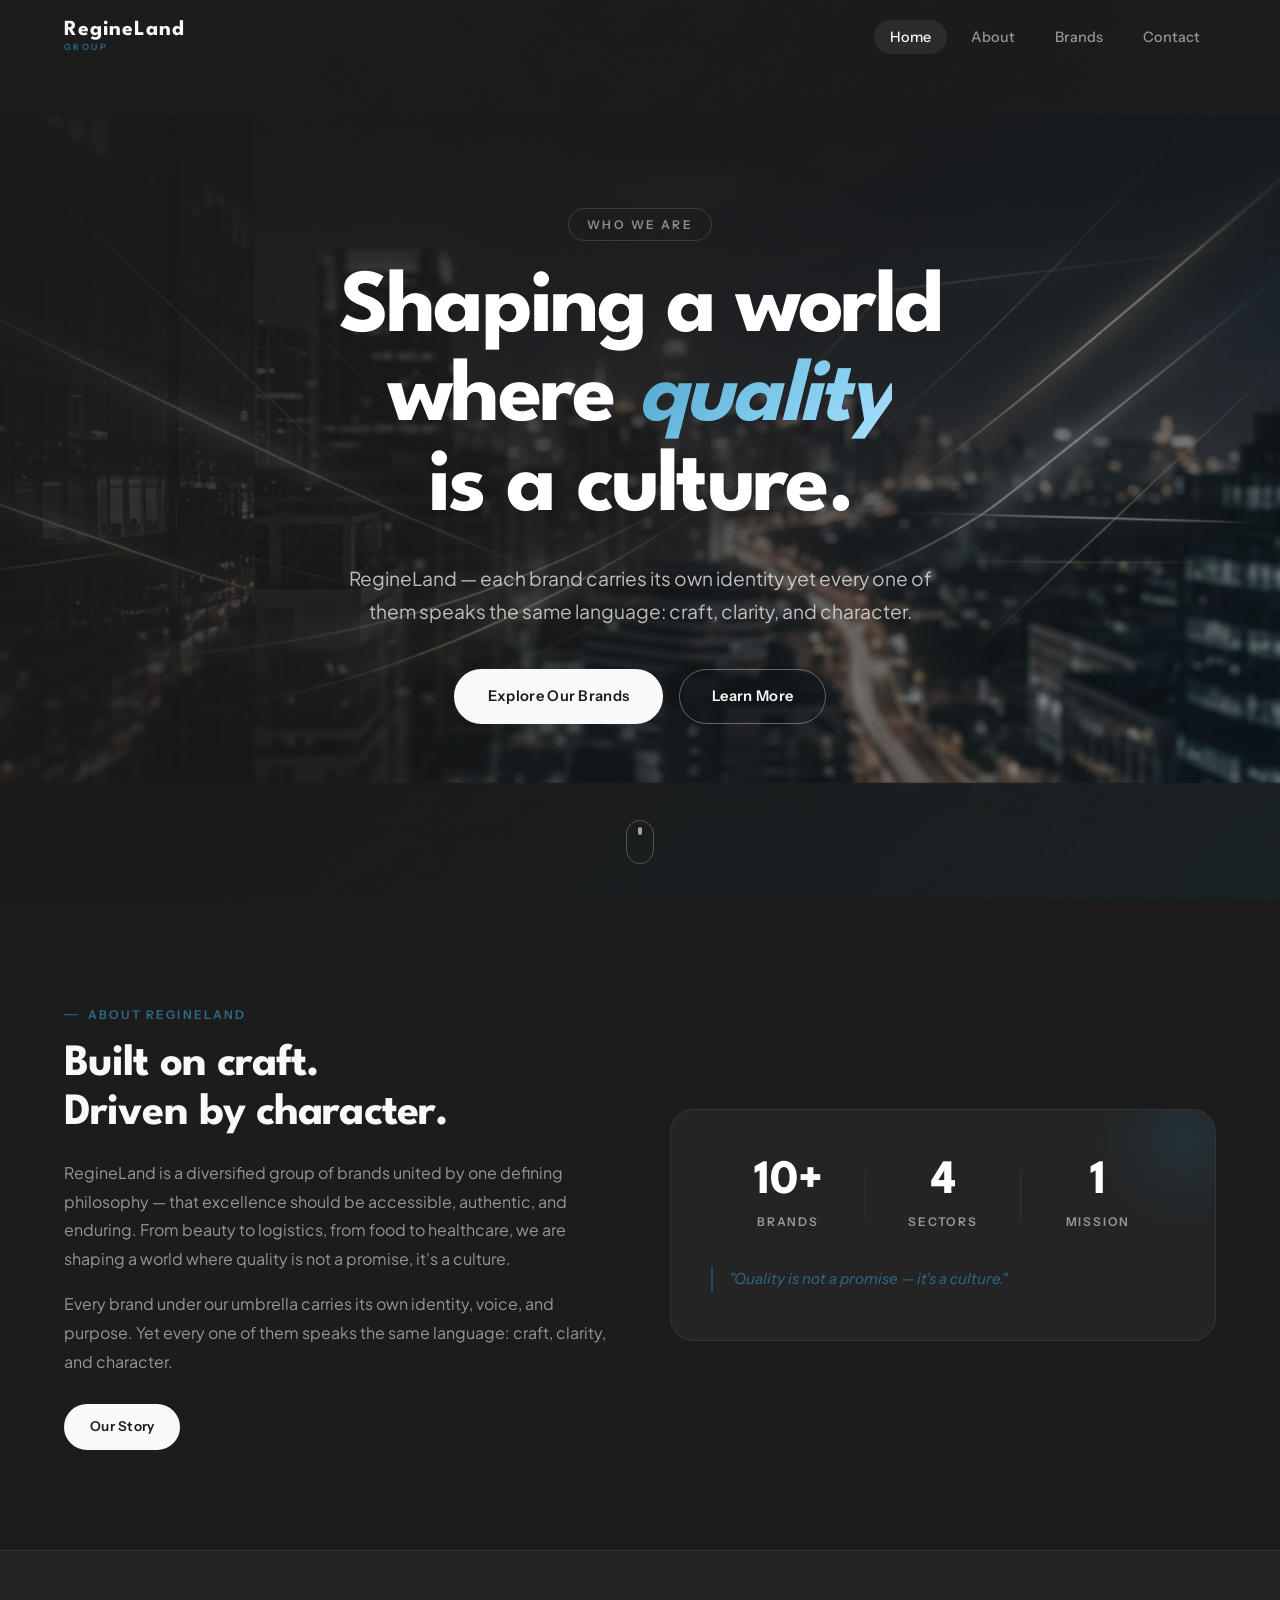
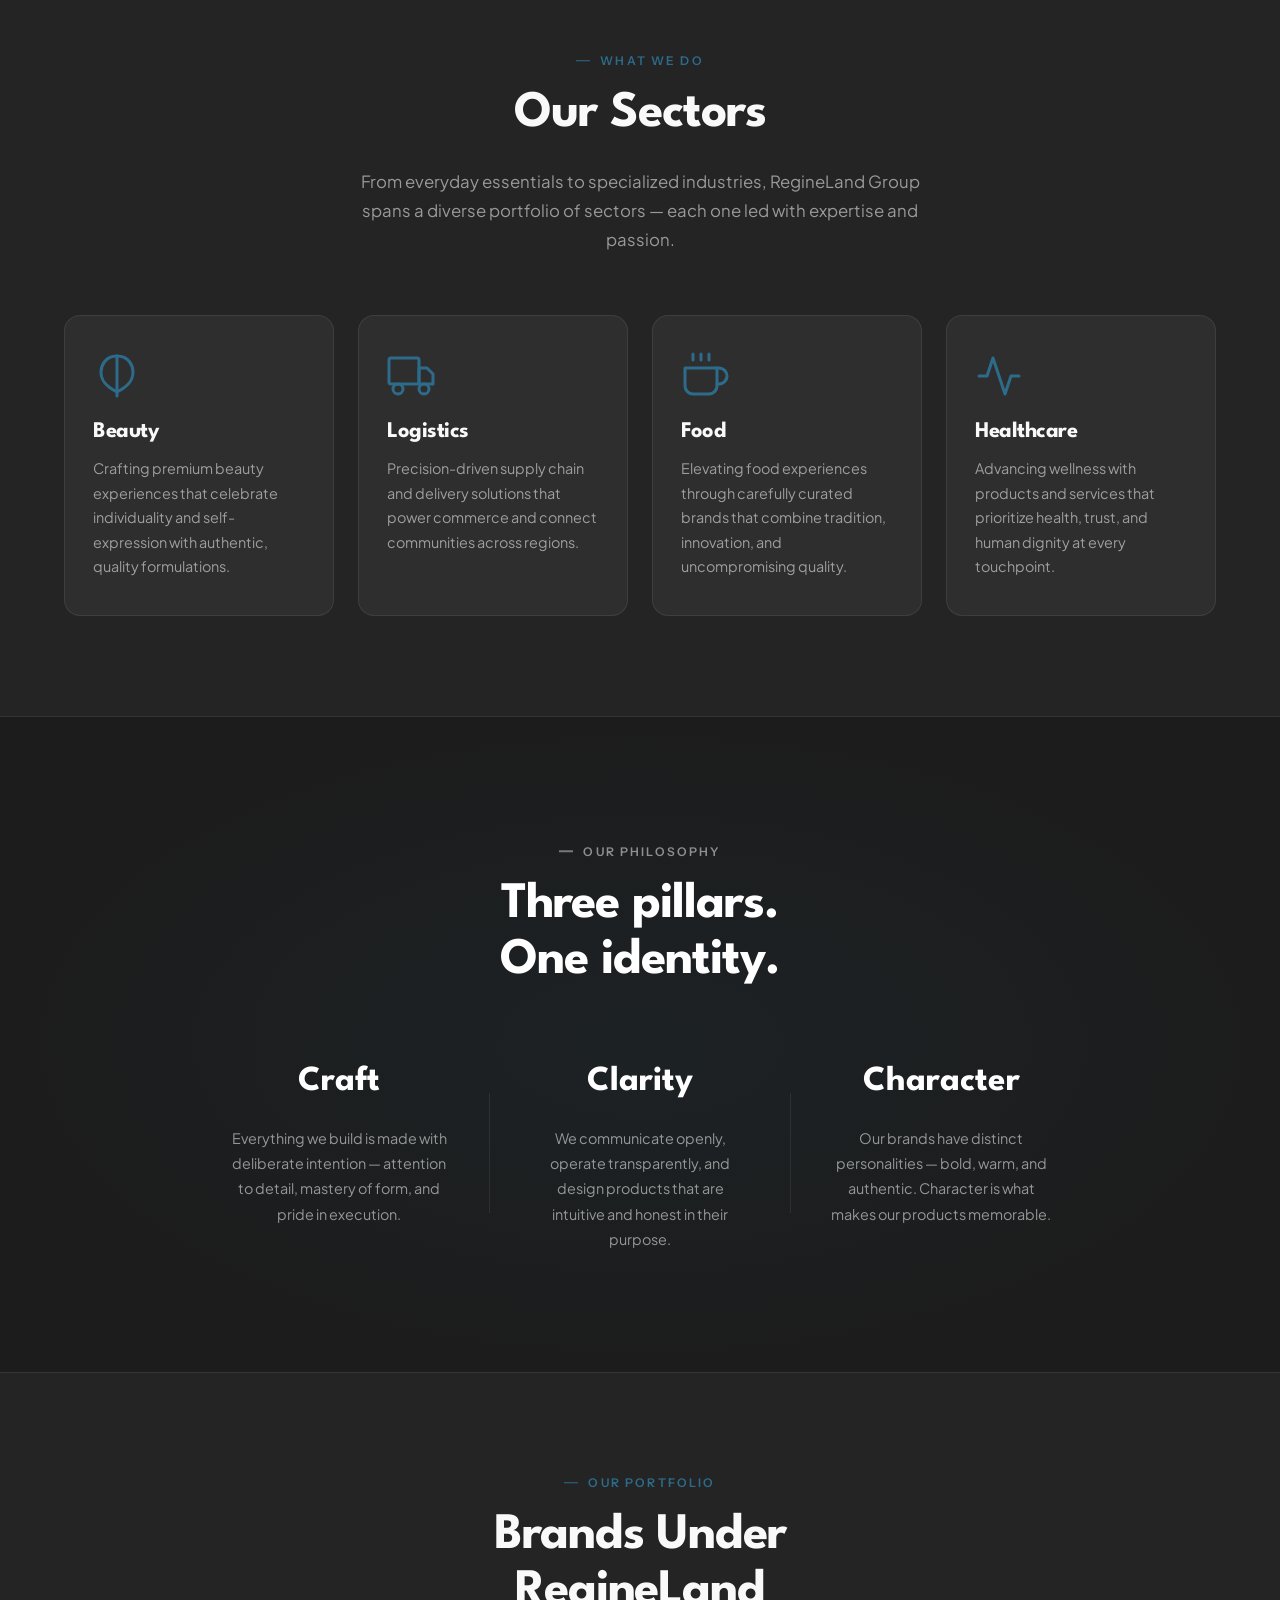
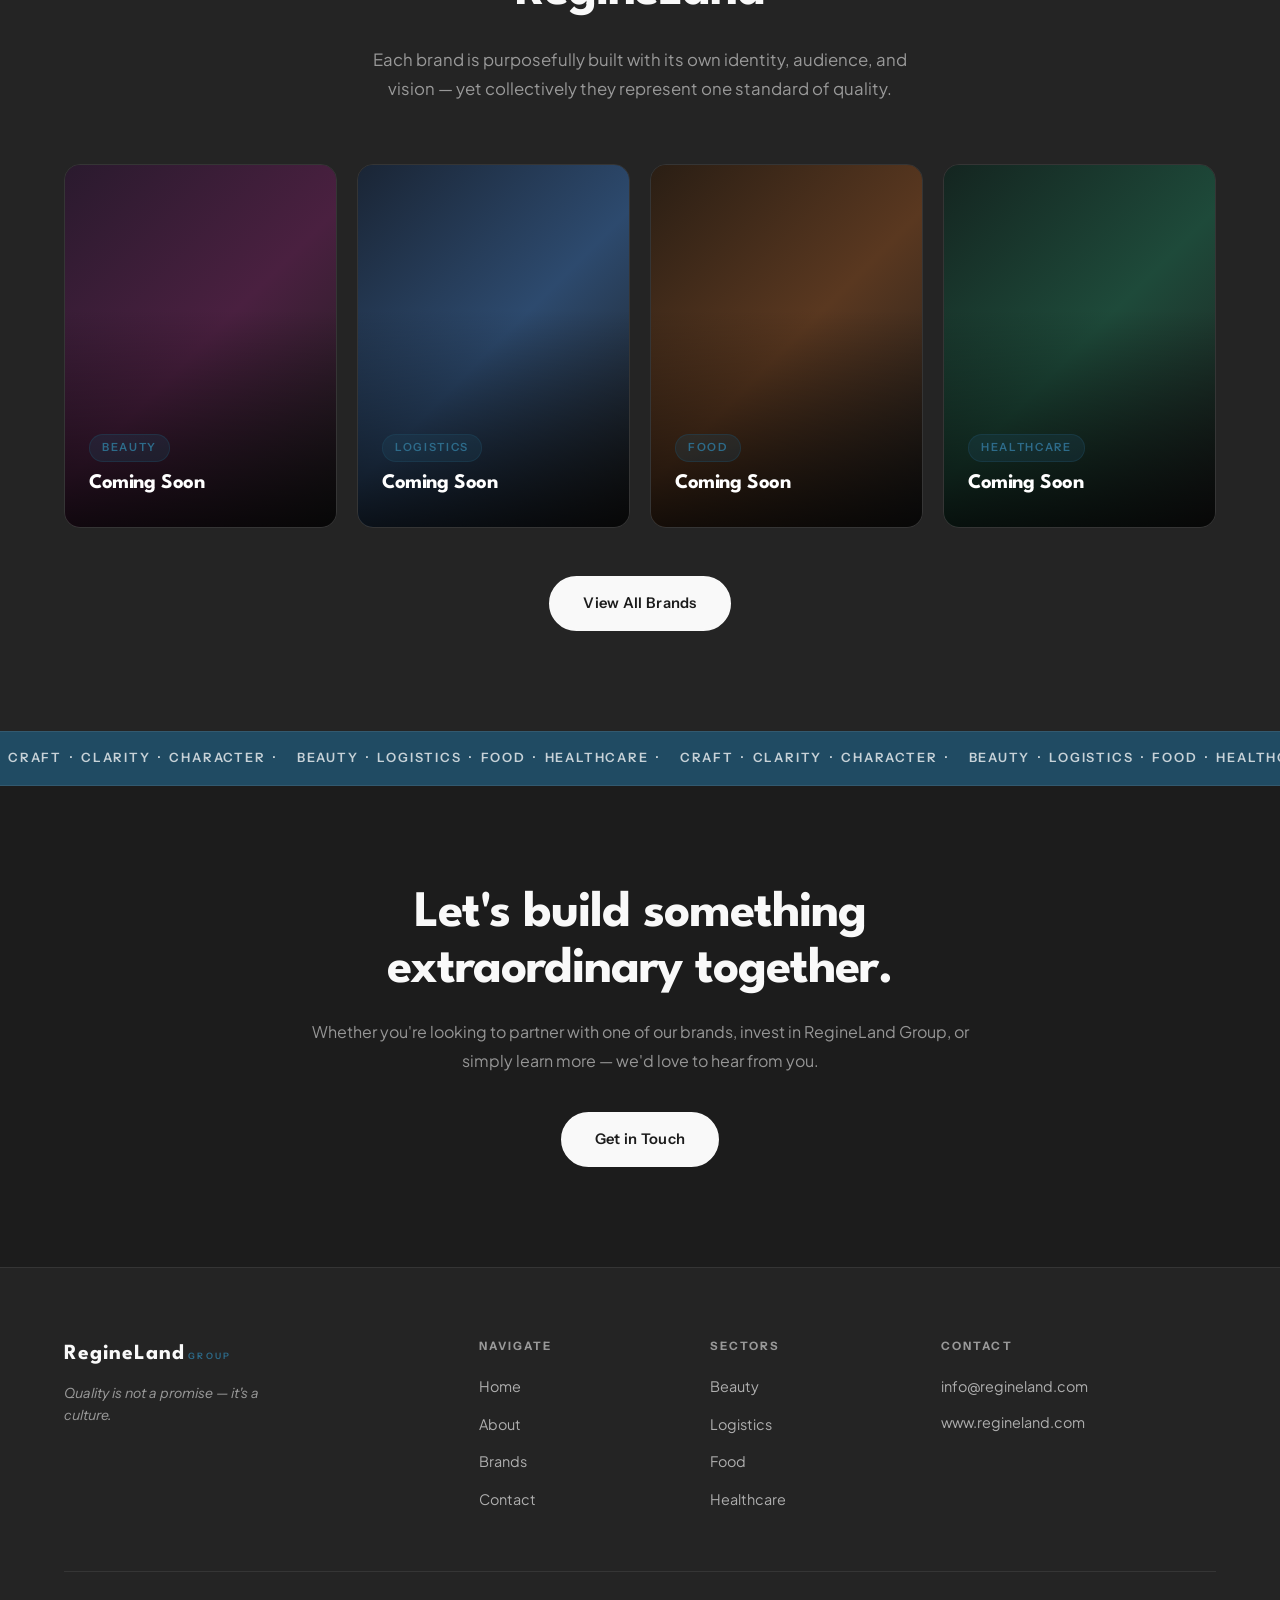
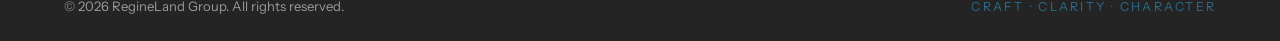
==== index.html @ bced5f42 "first commit" ====
<!DOCTYPE html>
<html lang="en-US" itemscope itemtype="http://schema.org/WebPage">
<head>
  <meta charset="utf-8">
  <meta name="viewport" content="width=device-width, initial-scale=1">
  <meta http-equiv="X-UA-Compatible" content="IE=edge">
  <title>RegineLand Group</title>
  <meta name="description" content="RegineLand Group — each brand carries its own identity yet every one of them speaks the same language: craft, clarity, and character. From beauty to logistics, from food to healthcare, we are shaping a world where quality is not a promise — it's a culture.">
  <meta property="og:title" content="RegineLand Group">
  <meta property="og:type" content="website">
  <meta property="og:url" content="https://www.regineland.com/">
  <meta property="og:description" content="From beauty to logistics, from food to healthcare, we are shaping a world where quality is not a promise — it's a culture.">
  <meta itemprop="name" content="RegineLand Group">
  <meta itemprop="description" content="RegineLand Group — each brand carries its own identity yet every one of them speaks the same language: craft, clarity, and character.">

  <!-- Google Fonts -->
  <link rel="preconnect" href="https://fonts.googleapis.com">
  <link rel="preconnect" href="https://fonts.gstatic.com" crossorigin>
  <link href="https://fonts.googleapis.com/css2?family=Instrument+Sans:ital,wght@0,400;0,500;0,600;0,700;1,400&family=League+Spartan:wght@400;700&family=Lexend:wght@300;400;500;700&family=Plus+Jakarta+Sans:ital,wght@0,300;0,400;0,700;1,400&family=Nunito:ital,wght@0,400;0,700;1,400&display=swap" rel="stylesheet">

  <link rel="stylesheet" href="style.css">
</head>
<body>

  <!-- =========== NAVIGATION =========== -->
  <header class="site-header" id="site-header">
    <nav class="navbar" id="navbar" aria-label="Main Navigation">
      <a href="index.html" class="nav-logo" id="nav-logo" aria-label="RegineLand Group Home">
        <span class="logo-text">RegineLand</span>
        <span class="logo-sub">GROUP</span>
      </a>

      <button class="nav-toggle" id="nav-toggle" aria-label="Toggle navigation" aria-expanded="false" aria-controls="nav-menu">
        <span class="hamburger-line"></span>
        <span class="hamburger-line"></span>
        <span class="hamburger-line"></span>
      </button>

      <ul class="nav-menu" id="nav-menu" role="list">
        <li><a href="index.html" class="nav-link active" id="nav-home">Home</a></li>
        <li><a href="about.html" class="nav-link" id="nav-about">About</a></li>
        <li><a href="brands.html" class="nav-link" id="nav-brands">Brands</a></li>
        <li><a href="contact.html" class="nav-link" id="nav-contact">Contact</a></li>
      </ul>
    </nav>
  </header>

  <main>

    <!-- =========== HERO SECTION =========== -->
    <section class="hero" id="hero" aria-label="Hero Section">
      <div class="hero-bg" id="hero-bg" aria-hidden="true"></div>
      <div class="hero-overlay" aria-hidden="true"></div>
      <div class="hero-content" id="hero-content">
        <div class="hero-eyebrow" id="hero-eyebrow">Who We Are</div>
        <h1 class="hero-title" id="hero-title">
          Shaping a world<br>
          where <span class="hero-accent">quality</span><br>
          is a culture.
        </h1>
        <p class="hero-subtitle" id="hero-subtitle">
          RegineLand — each brand carries its own identity yet every one of them speaks the same language: craft, clarity, and character.
        </p>
        <div class="hero-actions" id="hero-actions">
          <a href="brands.html" class="btn btn-primary" id="hero-cta-brands">Explore Our Brands</a>
          <a href="about.html" class="btn btn-outline" id="hero-cta-about">Learn More</a>
        </div>
      </div>
      <div class="hero-scroll-indicator" id="hero-scroll" aria-label="Scroll down">
        <span class="scroll-dot"></span>
      </div>
    </section>

    <!-- =========== WHO WE ARE =========== -->
    <section class="section about-intro" id="about-intro">
      <div class="container">
        <div class="section-grid two-col">
          <div class="col-text" id="about-text-col">
            <span class="eyebrow">About RegineLand</span>
            <h2 class="section-title">Built on craft.<br>Driven by character.</h2>
            <p class="body-text">
              RegineLand is a diversified group of brands united by one defining philosophy — that excellence should be accessible, authentic, and enduring. From beauty to logistics, from food to healthcare, we are shaping a world where quality is not a promise, it's a culture.
            </p>
            <p class="body-text">
              Every brand under our umbrella carries its own identity, voice, and purpose. Yet every one of them speaks the same language: craft, clarity, and character.
            </p>
            <a href="about.html" class="btn btn-primary btn-sm" id="about-learn-more">Our Story</a>
          </div>
          <div class="col-visual" id="about-visual-col">
            <div class="visual-card" id="about-visual-card">
              <div class="stat-stack" id="stat-stack">
                <div class="stat-item" id="stat-brands">
                  <span class="stat-number">10+</span>
                  <span class="stat-label">Brands</span>
                </div>
                <div class="stat-divider" aria-hidden="true"></div>
                <div class="stat-item" id="stat-sectors">
                  <span class="stat-number">4</span>
                  <span class="stat-label">Sectors</span>
                </div>
                <div class="stat-divider" aria-hidden="true"></div>
                <div class="stat-item" id="stat-mission">
                  <span class="stat-number">1</span>
                  <span class="stat-label">Mission</span>
                </div>
              </div>
              <p class="visual-card-quote" id="visual-card-quote">"Quality is not a promise — it's a culture."</p>
            </div>
          </div>
        </div>
      </div>
    </section>

    <!-- =========== SECTORS =========== -->
    <section class="section sectors-section" id="sectors-section">
      <div class="container">
        <div class="section-header centered" id="sectors-header">
          <span class="eyebrow">What We Do</span>
          <h2 class="section-title">Our Sectors</h2>
          <p class="section-desc">From everyday essentials to specialized industries, RegineLand Group spans a diverse portfolio of sectors — each one led with expertise and passion.</p>
        </div>
        <div class="sectors-grid" id="sectors-grid">
          <article class="sector-card" id="sector-beauty">
            <div class="sector-icon" aria-hidden="true">
              <svg xmlns="http://www.w3.org/2000/svg" viewBox="0 0 24 24" fill="none" stroke="currentColor" stroke-width="1.5" stroke-linecap="round" stroke-linejoin="round">
                <path d="M12 2C6 2 4 7 4 10c0 4 2 7 8 10 6-3 8-6 8-10 0-3-2-8-8-8z"/>
                <path d="M12 2v20"/>
              </svg>
            </div>
            <h3 class="sector-name">Beauty</h3>
            <p class="sector-desc">Crafting premium beauty experiences that celebrate individuality and self-expression with authentic, quality formulations.</p>
          </article>
          <article class="sector-card" id="sector-logistics">
            <div class="sector-icon" aria-hidden="true">
              <svg xmlns="http://www.w3.org/2000/svg" viewBox="0 0 24 24" fill="none" stroke="currentColor" stroke-width="1.5" stroke-linecap="round" stroke-linejoin="round">
                <rect x="1" y="3" width="15" height="13" rx="1"/>
                <path d="M16 8h4l3 3v5h-7V8z"/>
                <circle cx="5.5" cy="18.5" r="2.5"/>
                <circle cx="18.5" cy="18.5" r="2.5"/>
              </svg>
            </div>
            <h3 class="sector-name">Logistics</h3>
            <p class="sector-desc">Precision-driven supply chain and delivery solutions that power commerce and connect communities across regions.</p>
          </article>
          <article class="sector-card" id="sector-food">
            <div class="sector-icon" aria-hidden="true">
              <svg xmlns="http://www.w3.org/2000/svg" viewBox="0 0 24 24" fill="none" stroke="currentColor" stroke-width="1.5" stroke-linecap="round" stroke-linejoin="round">
                <path d="M18 8h1a4 4 0 0 1 0 8h-1"/>
                <path d="M2 8h16v9a4 4 0 0 1-4 4H6a4 4 0 0 1-4-4V8z"/>
                <line x1="6" y1="1" x2="6" y2="4"/>
                <line x1="10" y1="1" x2="10" y2="4"/>
                <line x1="14" y1="1" x2="14" y2="4"/>
              </svg>
            </div>
            <h3 class="sector-name">Food</h3>
            <p class="sector-desc">Elevating food experiences through carefully curated brands that combine tradition, innovation, and uncompromising quality.</p>
          </article>
          <article class="sector-card" id="sector-healthcare">
            <div class="sector-icon" aria-hidden="true">
              <svg xmlns="http://www.w3.org/2000/svg" viewBox="0 0 24 24" fill="none" stroke="currentColor" stroke-width="1.5" stroke-linecap="round" stroke-linejoin="round">
                <path d="M22 12h-4l-3 9L9 3l-3 9H2"/>
              </svg>
            </div>
            <h3 class="sector-name">Healthcare</h3>
            <p class="sector-desc">Advancing wellness with products and services that prioritize health, trust, and human dignity at every touchpoint.</p>
          </article>
        </div>
      </div>
    </section>

    <!-- =========== BRAND PHILOSOPHY =========== -->
    <section class="section philosophy-section" id="philosophy-section">
      <div class="philosophy-bg" aria-hidden="true"></div>
      <div class="container">
        <div class="philosophy-inner" id="philosophy-inner">
          <span class="eyebrow eyebrow-light">Our Philosophy</span>
          <h2 class="section-title light">Three pillars.<br>One identity.</h2>
          <div class="pillars-row" id="pillars-row">
            <div class="pillar" id="pillar-craft">
              <span class="pillar-word">Craft</span>
              <p class="pillar-desc">Everything we build is made with deliberate intention — attention to detail, mastery of form, and pride in execution.</p>
            </div>
            <div class="pillar-separator" aria-hidden="true"></div>
            <div class="pillar" id="pillar-clarity">
              <span class="pillar-word">Clarity</span>
              <p class="pillar-desc">We communicate openly, operate transparently, and design products that are intuitive and honest in their purpose.</p>
            </div>
            <div class="pillar-separator" aria-hidden="true"></div>
            <div class="pillar" id="pillar-character">
              <span class="pillar-word">Character</span>
              <p class="pillar-desc">Our brands have distinct personalities — bold, warm, and authentic. Character is what makes our products memorable.</p>
            </div>
          </div>
        </div>
      </div>
    </section>

    <!-- =========== BRANDS PREVIEW =========== -->
    <section class="section brands-preview" id="brands-preview">
      <div class="container">
        <div class="section-header centered" id="brands-header">
          <span class="eyebrow">Our Portfolio</span>
          <h2 class="section-title">Brands Under<br>RegineLand</h2>
          <p class="section-desc">Each brand is purposefully built with its own identity, audience, and vision — yet collectively they represent one standard of quality.</p>
        </div>
        <div class="brands-showcase" id="brands-showcase-grid">
          <div class="brand-tile" id="brand-tile-1">
            <div class="brand-tile-bg beauty-bg" aria-hidden="true"></div>
            <div class="brand-tile-content">
              <span class="brand-sector-tag">Beauty</span>
              <h3 class="brand-tile-name">Coming Soon</h3>
              <p class="brand-tile-desc">A premium beauty brand under development.</p>
            </div>
          </div>
          <div class="brand-tile" id="brand-tile-2">
            <div class="brand-tile-bg logistics-bg" aria-hidden="true"></div>
            <div class="brand-tile-content">
              <span class="brand-sector-tag">Logistics</span>
              <h3 class="brand-tile-name">Coming Soon</h3>
              <p class="brand-tile-desc">Next-gen logistics solutions in the pipeline.</p>
            </div>
          </div>
          <div class="brand-tile" id="brand-tile-3">
            <div class="brand-tile-bg food-bg" aria-hidden="true"></div>
            <div class="brand-tile-content">
              <span class="brand-sector-tag">Food</span>
              <h3 class="brand-tile-name">Coming Soon</h3>
              <p class="brand-tile-desc">Artisanal food brands crafted with passion.</p>
            </div>
          </div>
          <div class="brand-tile" id="brand-tile-4">
            <div class="brand-tile-bg healthcare-bg" aria-hidden="true"></div>
            <div class="brand-tile-content">
              <span class="brand-sector-tag">Healthcare</span>
              <h3 class="brand-tile-name">Coming Soon</h3>
              <p class="brand-tile-desc">Health-first brands focused on real wellbeing.</p>
            </div>
          </div>
        </div>
        <div class="brands-cta" id="brands-cta">
          <a href="brands.html" class="btn btn-primary" id="view-all-brands">View All Brands</a>
        </div>
      </div>
    </section>

    <!-- =========== MARQUEE / TAGLINE STRIP =========== -->
    <div class="marquee-strip" id="marquee-strip" aria-hidden="true">
      <div class="marquee-track">
        <span>Craft &nbsp;·&nbsp; Clarity &nbsp;·&nbsp; Character &nbsp;·&nbsp;</span>
        <span>Beauty &nbsp;·&nbsp; Logistics &nbsp;·&nbsp; Food &nbsp;·&nbsp; Healthcare &nbsp;·&nbsp;</span>
        <span>Craft &nbsp;·&nbsp; Clarity &nbsp;·&nbsp; Character &nbsp;·&nbsp;</span>
        <span>Beauty &nbsp;·&nbsp; Logistics &nbsp;·&nbsp; Food &nbsp;·&nbsp; Healthcare &nbsp;·&nbsp;</span>
        <span>Craft &nbsp;·&nbsp; Clarity &nbsp;·&nbsp; Character &nbsp;·&nbsp;</span>
        <span>Beauty &nbsp;·&nbsp; Logistics &nbsp;·&nbsp; Food &nbsp;·&nbsp; Healthcare &nbsp;·&nbsp;</span>
      </div>
    </div>

    <!-- =========== CONTACT TEASER =========== -->
    <section class="section contact-teaser" id="contact-teaser">
      <div class="container">
        <div class="contact-teaser-inner" id="contact-teaser-inner">
          <h2 class="section-title">Let's build something<br>extraordinary together.</h2>
          <p class="body-text">Whether you're looking to partner with one of our brands, invest in RegineLand Group, or simply learn more — we'd love to hear from you.</p>
          <a href="contact.html" class="btn btn-primary" id="contact-cta">Get in Touch</a>
        </div>
      </div>
    </section>

  </main>

  <!-- =========== FOOTER =========== -->
  <footer class="site-footer" id="site-footer">
    <div class="container">
      <div class="footer-grid" id="footer-grid">
        <div class="footer-brand" id="footer-brand">
          <a href="index.html" class="nav-logo footer-logo" aria-label="RegineLand Group Home">
            <span class="logo-text">RegineLand</span>
            <span class="logo-sub">GROUP</span>
          </a>
          <p class="footer-tagline">Quality is not a promise — it's a culture.</p>
        </div>
        <div class="footer-links" id="footer-links">
          <h4 class="footer-heading">Navigate</h4>
          <ul role="list">
            <li><a href="index.html" id="footer-nav-home">Home</a></li>
            <li><a href="about.html" id="footer-nav-about">About</a></li>
            <li><a href="brands.html" id="footer-nav-brands">Brands</a></li>
            <li><a href="contact.html" id="footer-nav-contact">Contact</a></li>
          </ul>
        </div>
        <div class="footer-sectors" id="footer-sectors">
          <h4 class="footer-heading">Sectors</h4>
          <ul role="list">
            <li><a href="brands.html#beauty" id="footer-sector-beauty">Beauty</a></li>
            <li><a href="brands.html#logistics" id="footer-sector-logistics">Logistics</a></li>
            <li><a href="brands.html#food" id="footer-sector-food">Food</a></li>
            <li><a href="brands.html#healthcare" id="footer-sector-healthcare">Healthcare</a></li>
          </ul>
        </div>
        <div class="footer-contact" id="footer-contact-col">
          <h4 class="footer-heading">Contact</h4>
          <p><a href="mailto:info@regineland.com" id="footer-email">info@regineland.com</a></p>
          <p><a href="https://www.regineland.com" target="_blank" rel="noopener" id="footer-website">www.regineland.com</a></p>
        </div>
      </div>
      <div class="footer-bottom" id="footer-bottom">
        <p class="footer-copy">&copy; <span id="current-year"></span> RegineLand Group. All rights reserved.</p>
        <p class="footer-sub">Craft · Clarity · Character</p>
      </div>
    </div>
  </footer>

  <script src="script.js"></script>
</body>
</html>
---- style.css ----
/* =============================================
   REGINELAND GROUP — MAIN STYLESHEET
   ============================================= */

/* ---- CSS Custom Properties ---- */
:root {
  --color-dark: #1c1c1c;
  --color-dark-2: #242424;
  --color-dark-3: #2e2e2e;
  --color-off-white: #f9f9f9;
  --color-white: #ffffff;
  --color-accent: #204b63;
  --color-accent-light: #2d6b8a;
  --color-accent-glow: rgba(32, 75, 99, 0.25);
  --color-muted: rgba(249, 249, 249, 0.55);
  --color-muted-dark: rgba(28, 28, 28, 0.55);
  --color-border-dark: rgba(255, 255, 255, 0.08);
  --color-border-light: rgba(0, 0, 0, 0.1);

  --font-primary: 'Instrument Sans', sans-serif;
  --font-heading: 'League Spartan', sans-serif;
  --font-body: 'Plus Jakarta Sans', sans-serif;

  --nav-height: 72px;
  --section-pad: 100px;
  --container-max: 1280px;
  --container-pad: clamp(20px, 5vw, 80px);

  --radius-sm: 8px;
  --radius-md: 16px;
  --radius-lg: 24px;
  --radius-xl: 40px;

  --transition: 0.3s cubic-bezier(0.4, 0, 0.2, 1);
  --transition-fast: 0.15s cubic-bezier(0.4, 0, 0.2, 1);
  --shadow-card: 0 4px 32px rgba(0, 0, 0, 0.18);
  --shadow-glow: 0 0 40px rgba(32, 75, 99, 0.2);
}

/* ---- Reset & Base ---- */
*, *::before, *::after {
  box-sizing: border-box;
  margin: 0;
  padding: 0;
}

html {
  scroll-behavior: smooth;
  font-size: 16px;
}

body {
  font-family: var(--font-body);
  background-color: var(--color-dark);
  color: var(--color-off-white);
  line-height: 1.6;
  overflow-x: hidden;
  -webkit-font-smoothing: antialiased;
  -moz-osx-font-smoothing: grayscale;
}

img, video {
  max-width: 100%;
  display: block;
}

a {
  color: inherit;
  text-decoration: none;
}

ul {
  list-style: none;
}

button {
  cursor: pointer;
  border: none;
  background: none;
  font-family: inherit;
}

/* ---- Container ---- */
.container {
  max-width: var(--container-max);
  margin: 0 auto;
  padding: 0 var(--container-pad);
}

/* ---- Typography ---- */
h1, h2, h3, h4 {
  font-family: var(--font-heading);
  line-height: 1.1;
  letter-spacing: -0.02em;
}

.eyebrow {
  display: inline-block;
  font-family: var(--font-primary);
  font-size: 0.75rem;
  font-weight: 600;
  text-transform: uppercase;
  letter-spacing: 0.18em;
  color: var(--color-accent-light);
  margin-bottom: 16px;
  position: relative;
  padding-left: 24px;
}

.eyebrow::before {
  content: '';
  position: absolute;
  left: 0;
  top: 50%;
  transform: translateY(-50%);
  width: 14px;
  height: 1.5px;
  background: var(--color-accent-light);
}

.eyebrow-light {
  color: rgba(255,255,255,0.5);
}
.eyebrow-light::before {
  background: rgba(255,255,255,0.4);
}

.section-title {
  font-size: clamp(2rem, 4vw, 3.5rem);
  color: var(--color-off-white);
  margin-bottom: 24px;
}

.section-title.light {
  color: var(--color-white);
}

.section-desc {
  font-family: var(--font-body);
  font-size: 1.05rem;
  color: var(--color-muted);
  max-width: 560px;
  line-height: 1.75;
}

.body-text {
  font-family: var(--font-body);
  font-size: 1rem;
  color: var(--color-muted);
  line-height: 1.8;
  margin-bottom: 16px;
}

/* ---- Buttons ---- */
.btn {
  display: inline-flex;
  align-items: center;
  justify-content: center;
  gap: 8px;
  padding: 14px 32px;
  border-radius: 100px;
  font-family: var(--font-primary);
  font-size: 0.92rem;
  font-weight: 600;
  letter-spacing: 0.02em;
  transition: all var(--transition);
  cursor: pointer;
  position: relative;
  overflow: hidden;
}

.btn-primary {
  background: var(--color-off-white);
  color: var(--color-dark);
  border: 2px solid var(--color-off-white);
}

.btn-primary:hover {
  background: var(--color-white);
  border-color: var(--color-white);
  transform: translateY(-2px);
  box-shadow: 0 8px 24px rgba(249, 249, 249, 0.15);
}

.btn-outline {
  background: transparent;
  color: var(--color-off-white);
  border: 1.5px solid rgba(249, 249, 249, 0.35);
}

.btn-outline:hover {
  border-color: var(--color-off-white);
  background: rgba(249, 249, 249, 0.06);
  transform: translateY(-2px);
}

.btn-sm {
  padding: 10px 24px;
  font-size: 0.85rem;
}

/* ---- Sections ---- */
.section {
  padding: var(--section-pad) 0;
}

.section-header {
  margin-bottom: 60px;
}

.section-header.centered {
  text-align: center;
  display: flex;
  flex-direction: column;
  align-items: center;
}

.section-header.centered .section-desc {
  text-align: center;
}

/* =============================================
   NAVIGATION
   ============================================= */
.site-header {
  position: fixed;
  top: 0;
  left: 0;
  right: 0;
  z-index: 1000;
  transition: background var(--transition), backdrop-filter var(--transition);
}

.site-header.scrolled {
  background: rgba(28, 28, 28, 0.92);
  backdrop-filter: blur(20px);
  -webkit-backdrop-filter: blur(20px);
  border-bottom: 1px solid var(--color-border-dark);
}

.navbar {
  display: flex;
  align-items: center;
  justify-content: space-between;
  height: var(--nav-height);
  padding: 0 var(--container-pad);
  max-width: var(--container-max);
  margin: 0 auto;
}

.nav-logo {
  display: flex;
  flex-direction: column;
  line-height: 1;
  gap: 1px;
  text-decoration: none;
}

.logo-text {
  font-family: var(--font-heading);
  font-size: 1.35rem;
  font-weight: 700;
  letter-spacing: 0.04em;
  color: var(--color-off-white);
  transition: color var(--transition);
}

.logo-sub {
  font-family: var(--font-primary);
  font-size: 0.55rem;
  font-weight: 600;
  letter-spacing: 0.28em;
  color: var(--color-accent-light);
  text-transform: uppercase;
}

.nav-logo:hover .logo-text {
  color: var(--color-white);
}

.nav-menu {
  display: flex;
  align-items: center;
  gap: 8px;
}

.nav-link {
  font-family: var(--font-primary);
  font-size: 0.9rem;
  font-weight: 500;
  color: var(--color-muted);
  padding: 8px 16px;
  border-radius: 100px;
  transition: all var(--transition-fast);
  position: relative;
}

.nav-link:hover,
.nav-link.active {
  color: var(--color-off-white);
  background: rgba(249, 249, 249, 0.07);
}

.nav-toggle {
  display: none;
  flex-direction: column;
  gap: 5px;
  padding: 8px;
  border-radius: var(--radius-sm);
}

.hamburger-line {
  display: block;
  width: 22px;
  height: 2px;
  background: var(--color-off-white);
  border-radius: 2px;
  transition: all var(--transition-fast);
}

/* =============================================
   HERO
   ============================================= */
.hero {
  position: relative;
  min-height: 100vh;
  display: flex;
  align-items: center;
  justify-content: center;
  overflow: hidden;
  padding: var(--nav-height) var(--container-pad) 0;
}

.hero-bg {
  position: absolute;
  inset: 0;
  background-image: url('assets/hero_bg.png');
  background-size: cover;
  background-position: center;
  z-index: 0;
  transform: scale(1.04);
  transition: transform 8s ease;
}

.hero:hover .hero-bg {
  transform: scale(1.0);
}

.hero-overlay {
  position: absolute;
  inset: 0;
  background: linear-gradient(
    135deg,
    rgba(28, 28, 28, 0.92) 0%,
    rgba(28, 28, 28, 0.72) 50%,
    rgba(32, 75, 99, 0.18) 100%
  );
  z-index: 1;
}

.hero-content {
  position: relative;
  z-index: 2;
  max-width: 820px;
  text-align: center;
  padding: 80px 0 120px;
  animation: fadeInUp 0.9s cubic-bezier(0.4, 0, 0.2, 1) both;
}

.hero-eyebrow {
  display: inline-block;
  font-family: var(--font-primary);
  font-size: 0.75rem;
  font-weight: 600;
  text-transform: uppercase;
  letter-spacing: 0.2em;
  color: rgba(255,255,255,0.5);
  margin-bottom: 24px;
  padding: 6px 18px;
  border: 1px solid rgba(255,255,255,0.15);
  border-radius: 100px;
  backdrop-filter: blur(8px);
}

.hero-title {
  font-family: var(--font-heading);
  font-size: clamp(3rem, 7vw, 6rem);
  font-weight: 700;
  line-height: 1.0;
  letter-spacing: -0.03em;
  color: var(--color-white);
  margin-bottom: 28px;
  animation: fadeInUp 1s 0.1s cubic-bezier(0.4, 0, 0.2, 1) both;
}

.hero-accent {
  background: linear-gradient(135deg, #4fa3cc 0%, #7bc8e8 50%, #a8dfff 100%);
  -webkit-background-clip: text;
  -webkit-text-fill-color: transparent;
  background-clip: text;
  font-style: italic;
}

.hero-subtitle {
  font-family: var(--font-body);
  font-size: clamp(1rem, 1.8vw, 1.2rem);
  color: rgba(249, 249, 249, 0.72);
  max-width: 600px;
  margin: 0 auto 40px;
  line-height: 1.75;
  animation: fadeInUp 1s 0.2s cubic-bezier(0.4, 0, 0.2, 1) both;
}

.hero-actions {
  display: flex;
  gap: 16px;
  justify-content: center;
  flex-wrap: wrap;
  animation: fadeInUp 1s 0.3s cubic-bezier(0.4, 0, 0.2, 1) both;
}

.hero-scroll-indicator {
  position: absolute;
  bottom: 36px;
  left: 50%;
  transform: translateX(-50%);
  z-index: 2;
  animation: fadeIn 1s 1s both;
}

.scroll-dot {
  display: block;
  width: 28px;
  height: 44px;
  border: 1.5px solid rgba(255,255,255,0.25);
  border-radius: 100px;
  position: relative;
}

.scroll-dot::after {
  content: '';
  position: absolute;
  top: 6px;
  left: 50%;
  transform: translateX(-50%);
  width: 4px;
  height: 8px;
  background: rgba(255,255,255,0.6);
  border-radius: 100px;
  animation: scrollBounce 2s infinite;
}

/* =============================================
   ABOUT INTRO
   ============================================= */
.about-intro {
  background: var(--color-dark);
}

.section-grid {
  display: grid;
  gap: 60px;
  align-items: center;
}

.section-grid.two-col {
  grid-template-columns: 1fr 1fr;
}

.col-text .section-title {
  font-size: clamp(1.8rem, 3.5vw, 2.8rem);
  margin-bottom: 20px;
}

.col-text .btn {
  margin-top: 12px;
}

.visual-card {
  background: var(--color-dark-2);
  border: 1px solid var(--color-border-dark);
  border-radius: var(--radius-lg);
  padding: 48px 40px;
  position: relative;
  overflow: hidden;
  transition: box-shadow var(--transition);
}

.visual-card::before {
  content: '';
  position: absolute;
  top: -60px;
  right: -60px;
  width: 180px;
  height: 180px;
  background: radial-gradient(circle, rgba(32, 75, 99, 0.3) 0%, transparent 70%);
  border-radius: 50%;
}

.visual-card:hover {
  box-shadow: var(--shadow-glow);
}

.stat-stack {
  display: flex;
  align-items: center;
  gap: 0;
  margin-bottom: 36px;
}

.stat-item {
  flex: 1;
  text-align: center;
}

.stat-number {
  display: block;
  font-family: var(--font-heading);
  font-size: 3rem;
  font-weight: 700;
  color: var(--color-white);
  line-height: 1;
  margin-bottom: 6px;
}

.stat-label {
  display: block;
  font-family: var(--font-primary);
  font-size: 0.75rem;
  font-weight: 600;
  letter-spacing: 0.15em;
  text-transform: uppercase;
  color: var(--color-muted);
}

.stat-divider {
  width: 1px;
  height: 48px;
  background: var(--color-border-dark);
  flex-shrink: 0;
}

.visual-card-quote {
  font-family: var(--font-primary);
  font-style: italic;
  font-size: 0.95rem;
  color: var(--color-accent-light);
  border-left: 2px solid var(--color-accent);
  padding-left: 16px;
  line-height: 1.6;
}

/* =============================================
   SECTORS
   ============================================= */
.sectors-section {
  background: var(--color-dark-2);
  border-top: 1px solid var(--color-border-dark);
  border-bottom: 1px solid var(--color-border-dark);
}

.sectors-grid {
  display: grid;
  grid-template-columns: repeat(4, 1fr);
  gap: 24px;
}

.sector-card {
  background: var(--color-dark-3);
  border: 1px solid var(--color-border-dark);
  border-radius: var(--radius-md);
  padding: 36px 28px;
  transition: all var(--transition);
  cursor: default;
  position: relative;
  overflow: hidden;
}

.sector-card::after {
  content: '';
  position: absolute;
  bottom: 0;
  left: 0;
  right: 0;
  height: 2px;
  background: linear-gradient(90deg, var(--color-accent), var(--color-accent-light));
  transform: scaleX(0);
  transform-origin: left;
  transition: transform var(--transition);
}

.sector-card:hover {
  border-color: rgba(32, 75, 99, 0.4);
  transform: translateY(-4px);
  box-shadow: 0 12px 40px rgba(0,0,0,0.25);
}

.sector-card:hover::after {
  transform: scaleX(1);
}

.sector-icon {
  width: 48px;
  height: 48px;
  color: var(--color-accent-light);
  margin-bottom: 20px;
}

.sector-icon svg {
  width: 100%;
  height: 100%;
}

.sector-name {
  font-family: var(--font-heading);
  font-size: 1.4rem;
  color: var(--color-off-white);
  margin-bottom: 12px;
}

.sector-desc {
  font-family: var(--font-body);
  font-size: 0.9rem;
  color: var(--color-muted);
  line-height: 1.7;
}

/* =============================================
   PHILOSOPHY
   ============================================= */
.philosophy-section {
  position: relative;
  background: var(--color-dark);
  padding: 120px 0;
}

.philosophy-bg {
  position: absolute;
  inset: 0;
  background: radial-gradient(ellipse at 50% 50%, rgba(32, 75, 99, 0.12) 0%, transparent 70%);
}

.philosophy-inner {
  position: relative;
  z-index: 1;
  text-align: center;
}

.philosophy-inner .section-title {
  margin-bottom: 64px;
}

.pillars-row {
  display: flex;
  align-items: flex-start;
  justify-content: center;
  gap: 0;
}

.pillar {
  flex: 1;
  max-width: 300px;
  padding: 0 40px;
  text-align: center;
}

.pillar-separator {
  width: 1px;
  height: 120px;
  background: var(--color-border-dark);
  flex-shrink: 0;
  align-self: center;
}

.pillar-word {
  display: block;
  font-family: var(--font-heading);
  font-size: 2.2rem;
  font-weight: 700;
  color: var(--color-white);
  margin-bottom: 16px;
  position: relative;
  transition: color var(--transition);
}

.pillar:hover .pillar-word {
  color: #7bc8e8;
}

.pillar-desc {
  font-family: var(--font-body);
  font-size: 0.9rem;
  color: var(--color-muted);
  line-height: 1.75;
}

/* =============================================
   BRANDS PREVIEW
   ============================================= */
.brands-preview {
  background: var(--color-dark-2);
  border-top: 1px solid var(--color-border-dark);
}

.brands-showcase {
  display: grid;
  grid-template-columns: repeat(4, 1fr);
  gap: 20px;
  margin-bottom: 48px;
}

.brand-tile {
  position: relative;
  border-radius: var(--radius-md);
  overflow: hidden;
  aspect-ratio: 3/4;
  cursor: default;
  border: 1px solid var(--color-border-dark);
  transition: transform var(--transition), box-shadow var(--transition);
}

.brand-tile:hover {
  transform: translateY(-6px);
  box-shadow: 0 20px 48px rgba(0,0,0,0.3);
}

.brand-tile-bg {
  position: absolute;
  inset: 0;
  transition: transform var(--transition);
}

.brand-tile:hover .brand-tile-bg {
  transform: scale(1.05);
}

.beauty-bg {
  background: linear-gradient(135deg, #2a1a2e 0%, #4a2040 50%, #1c1c1c 100%);
}

.logistics-bg {
  background: linear-gradient(135deg, #1a2535 0%, #2d4a6e 50%, #1c1c1c 100%);
}

.food-bg {
  background: linear-gradient(135deg, #2a1e14 0%, #5a3820 50%, #1c1c1c 100%);
}

.healthcare-bg {
  background: linear-gradient(135deg, #142520 0%, #1e4a3a 50%, #1c1c1c 100%);
}

.brand-tile-content {
  position: absolute;
  inset: 0;
  padding: 24px;
  display: flex;
  flex-direction: column;
  justify-content: flex-end;
  background: linear-gradient(0deg, rgba(0,0,0,0.75) 0%, transparent 60%);
  transition: background var(--transition);
}

.brand-tile:hover .brand-tile-content {
  background: linear-gradient(0deg, rgba(0,0,0,0.88) 0%, rgba(0,0,0,0.2) 60%);
}

.brand-sector-tag {
  font-family: var(--font-primary);
  font-size: 0.7rem;
  font-weight: 600;
  letter-spacing: 0.15em;
  text-transform: uppercase;
  color: var(--color-accent-light);
  background: rgba(32, 75, 99, 0.25);
  border: 1px solid rgba(32, 75, 99, 0.4);
  border-radius: 100px;
  padding: 4px 12px;
  display: inline-block;
  margin-bottom: 10px;
  align-self: flex-start;
}

.brand-tile-name {
  font-family: var(--font-heading);
  font-size: 1.3rem;
  color: var(--color-white);
  margin-bottom: 8px;
}

.brand-tile-desc {
  font-family: var(--font-body);
  font-size: 0.82rem;
  color: rgba(249,249,249,0.65);
  line-height: 1.5;
  max-height: 0;
  overflow: hidden;
  transition: max-height var(--transition);
}

.brand-tile:hover .brand-tile-desc {
  max-height: 80px;
}

.brands-cta {
  text-align: center;
}

/* =============================================
   MARQUEE STRIP
   ============================================= */
.marquee-strip {
  background: var(--color-accent);
  overflow: hidden;
  padding: 16px 0;
  border-top: 1px solid rgba(255,255,255,0.08);
  border-bottom: 1px solid rgba(255,255,255,0.08);
}

.marquee-track {
  display: flex;
  white-space: nowrap;
  animation: marqueeScroll 28s linear infinite;
  font-family: var(--font-primary);
  font-size: 0.8rem;
  font-weight: 600;
  letter-spacing: 0.14em;
  text-transform: uppercase;
  color: rgba(255, 255, 255, 0.75);
  gap: 0;
}

.marquee-track span {
  padding: 0 8px;
}

/* =============================================
   CONTACT TEASER
   ============================================= */
.contact-teaser {
  background: var(--color-dark);
}

.contact-teaser-inner {
  max-width: 680px;
  margin: 0 auto;
  text-align: center;
}

.contact-teaser-inner .section-title {
  margin-bottom: 20px;
}

.contact-teaser-inner .body-text {
  margin-bottom: 36px;
}

/* =============================================
   FOOTER
   ============================================= */
.site-footer {
  background: var(--color-dark-2);
  border-top: 1px solid var(--color-border-dark);
  padding: 72px 0 0;
}

.footer-grid {
  display: grid;
  grid-template-columns: 2fr 1fr 1fr 1.5fr;
  gap: 48px;
  margin-bottom: 60px;
}

.footer-logo {
  margin-bottom: 16px;
  display: inline-block;
}

.footer-tagline {
  font-family: var(--font-primary);
  font-size: 0.88rem;
  font-style: italic;
  color: var(--color-muted);
  line-height: 1.6;
  max-width: 240px;
}

.footer-heading {
  font-family: var(--font-primary);
  font-size: 0.72rem;
  font-weight: 700;
  letter-spacing: 0.18em;
  text-transform: uppercase;
  color: var(--color-muted);
  margin-bottom: 20px;
}

.footer-links ul,
.footer-sectors ul {
  display: flex;
  flex-direction: column;
  gap: 12px;
}

.footer-links a,
.footer-sectors a,
.footer-contact a {
  font-family: var(--font-body);
  font-size: 0.9rem;
  color: rgba(249, 249, 249, 0.65);
  transition: color var(--transition-fast);
}

.footer-links a:hover,
.footer-sectors a:hover,
.footer-contact a:hover {
  color: var(--color-off-white);
}

.footer-contact p {
  margin-bottom: 10px;
}

.footer-bottom {
  border-top: 1px solid var(--color-border-dark);
  padding: 24px 0;
  display: flex;
  justify-content: space-between;
  align-items: center;
  flex-wrap: wrap;
  gap: 12px;
}

.footer-copy {
  font-family: var(--font-primary);
  font-size: 0.82rem;
  color: var(--color-muted);
}

.footer-sub {
  font-family: var(--font-primary);
  font-size: 0.78rem;
  letter-spacing: 0.18em;
  color: var(--color-accent-light);
  text-transform: uppercase;
}

/* =============================================
   ANIMATIONS
   ============================================= */
@keyframes fadeInUp {
  from {
    opacity: 0;
    transform: translateY(28px);
  }
  to {
    opacity: 1;
    transform: translateY(0);
  }
}

@keyframes fadeIn {
  from { opacity: 0; }
  to { opacity: 1; }
}

@keyframes scrollBounce {
  0%, 100% { transform: translateX(-50%) translateY(0); opacity: 1; }
  80% { transform: translateX(-50%) translateY(12px); opacity: 0; }
}

@keyframes marqueeScroll {
  from { transform: translateX(0); }
  to { transform: translateX(-50%); }
}

/* Intersection Observer Reveal Animations */
.reveal {
  opacity: 0;
  transform: translateY(30px);
  transition: opacity 0.7s cubic-bezier(0.4, 0, 0.2, 1), transform 0.7s cubic-bezier(0.4, 0, 0.2, 1);
}

.reveal.in-view {
  opacity: 1;
  transform: translateY(0);
}

.reveal-delay-1 { transition-delay: 0.1s; }
.reveal-delay-2 { transition-delay: 0.2s; }
.reveal-delay-3 { transition-delay: 0.3s; }
.reveal-delay-4 { transition-delay: 0.4s; }

/* =============================================
   PAGE: ABOUT
   ============================================= */
.page-hero {
  padding: calc(var(--nav-height) + 80px) var(--container-pad) 80px;
  text-align: center;
  background: linear-gradient(180deg, var(--color-dark-2) 0%, var(--color-dark) 100%);
  border-bottom: 1px solid var(--color-border-dark);
}

.page-hero .eyebrow {
  margin-bottom: 20px;
}

.page-hero-title {
  font-family: var(--font-heading);
  font-size: clamp(2.5rem, 6vw, 5rem);
  line-height: 1.0;
  color: var(--color-white);
  margin-bottom: 24px;
  max-width: 800px;
  margin-left: auto;
  margin-right: auto;
}

.page-hero-desc {
  font-family: var(--font-body);
  font-size: 1.1rem;
  color: var(--color-muted);
  max-width: 600px;
  margin: 0 auto;
  line-height: 1.8;
}

/* Mission/Vision cards */
.mv-grid {
  display: grid;
  grid-template-columns: 1fr 1fr;
  gap: 28px;
  margin-bottom: 80px;
}

.mv-card {
  background: var(--color-dark-2);
  border: 1px solid var(--color-border-dark);
  border-radius: var(--radius-lg);
  padding: 48px 40px;
  position: relative;
  overflow: hidden;
  transition: box-shadow var(--transition);
}

.mv-card::before {
  content: '';
  position: absolute;
  top: 0;
  left: 0;
  right: 0;
  height: 2px;
  background: linear-gradient(90deg, var(--color-accent), var(--color-accent-light));
}

.mv-card:hover {
  box-shadow: var(--shadow-glow);
}

.mv-card-label {
  font-family: var(--font-primary);
  font-size: 0.72rem;
  font-weight: 700;
  letter-spacing: 0.18em;
  text-transform: uppercase;
  color: var(--color-accent-light);
  margin-bottom: 16px;
}

.mv-card-title {
  font-family: var(--font-heading);
  font-size: 1.8rem;
  color: var(--color-white);
  margin-bottom: 16px;
}

.mv-card-body {
  font-family: var(--font-body);
  font-size: 0.95rem;
  color: var(--color-muted);
  line-height: 1.8;
}

/* Timeline */
.timeline {
  position: relative;
  padding-left: 32px;
}

.timeline::before {
  content: '';
  position: absolute;
  left: 0;
  top: 8px;
  bottom: 8px;
  width: 1px;
  background: var(--color-border-dark);
}

.timeline-item {
  position: relative;
  margin-bottom: 40px;
  padding-left: 28px;
}

.timeline-item::before {
  content: '';
  position: absolute;
  left: -36px;
  top: 6px;
  width: 9px;
  height: 9px;
  background: var(--color-accent);
  border-radius: 50%;
  border: 2px solid var(--color-dark);
}

.timeline-year {
  font-family: var(--font-primary);
  font-size: 0.75rem;
  font-weight: 700;
  letter-spacing: 0.12em;
  text-transform: uppercase;
  color: var(--color-accent-light);
  margin-bottom: 8px;
}

.timeline-event {
  font-family: var(--font-heading);
  font-size: 1.2rem;
  color: var(--color-off-white);
  margin-bottom: 8px;
}

.timeline-detail {
  font-family: var(--font-body);
  font-size: 0.9rem;
  color: var(--color-muted);
  line-height: 1.7;
}

/* =============================================
   PAGE: BRANDS
   ============================================= */
.brands-filter {
  display: flex;
  gap: 10px;
  justify-content: center;
  flex-wrap: wrap;
  margin-bottom: 52px;
}

.filter-btn {
  font-family: var(--font-primary);
  font-size: 0.82rem;
  font-weight: 600;
  letter-spacing: 0.05em;
  padding: 8px 20px;
  border-radius: 100px;
  border: 1.5px solid var(--color-border-dark);
  color: var(--color-muted);
  background: transparent;
  transition: all var(--transition-fast);
  cursor: pointer;
}

.filter-btn:hover,
.filter-btn.active {
  border-color: var(--color-accent-light);
  color: var(--color-off-white);
  background: rgba(32, 75, 99, 0.15);
}

.brands-full-grid {
  display: grid;
  grid-template-columns: repeat(3, 1fr);
  gap: 28px;
}

.brand-card {
  background: var(--color-dark-2);
  border: 1px solid var(--color-border-dark);
  border-radius: var(--radius-md);
  overflow: hidden;
  transition: all var(--transition);
}

.brand-card:hover {
  transform: translateY(-4px);
  box-shadow: var(--shadow-card);
  border-color: rgba(32, 75, 99, 0.35);
}

.brand-card-visual {
  height: 180px;
  position: relative;
}

.brand-card-body {
  padding: 28px;
}

.brand-card-sector {
  font-family: var(--font-primary);
  font-size: 0.7rem;
  font-weight: 700;
  letter-spacing: 0.15em;
  text-transform: uppercase;
  color: var(--color-accent-light);
  margin-bottom: 10px;
}

.brand-card-name {
  font-family: var(--font-heading);
  font-size: 1.5rem;
  color: var(--color-off-white);
  margin-bottom: 12px;
}

.brand-card-desc {
  font-family: var(--font-body);
  font-size: 0.88rem;
  color: var(--color-muted);
  line-height: 1.7;
  margin-bottom: 20px;
}

.brand-card-status {
  display: inline-flex;
  align-items: center;
  gap: 6px;
  font-family: var(--font-primary);
  font-size: 0.75rem;
  font-weight: 600;
  letter-spacing: 0.06em;
  color: rgba(249,249,249,0.4);
  padding: 6px 14px;
  border: 1px solid var(--color-border-dark);
  border-radius: 100px;
}

.brand-card-status::before {
  content: '';
  width: 6px;
  height: 6px;
  border-radius: 50%;
  background: var(--color-accent-light);
  animation: pulse 2s infinite;
}

@keyframes pulse {
  0%, 100% { opacity: 1; }
  50% { opacity: 0.4; }
}

/* =============================================
   PAGE: CONTACT
   ============================================= */
.contact-grid {
  display: grid;
  grid-template-columns: 1fr 1.2fr;
  gap: 72px;
  align-items: flex-start;
}

.contact-info-item {
  display: flex;
  gap: 16px;
  margin-bottom: 28px;
  align-items: flex-start;
}

.contact-info-icon {
  width: 44px;
  height: 44px;
  background: rgba(32, 75, 99, 0.15);
  border: 1px solid rgba(32, 75, 99, 0.3);
  border-radius: var(--radius-sm);
  display: flex;
  align-items: center;
  justify-content: center;
  color: var(--color-accent-light);
  flex-shrink: 0;
}

.contact-info-icon svg {
  width: 20px;
  height: 20px;
}

.contact-info-label {
  font-family: var(--font-primary);
  font-size: 0.72rem;
  font-weight: 700;
  letter-spacing: 0.12em;
  text-transform: uppercase;
  color: var(--color-muted);
  margin-bottom: 4px;
}

.contact-info-value {
  font-family: var(--font-body);
  font-size: 0.95rem;
  color: var(--color-off-white);
}

.contact-form {
  background: var(--color-dark-2);
  border: 1px solid var(--color-border-dark);
  border-radius: var(--radius-lg);
  padding: 44px 40px;
}

.form-group {
  margin-bottom: 20px;
}

.form-label {
  display: block;
  font-family: var(--font-primary);
  font-size: 0.8rem;
  font-weight: 600;
  letter-spacing: 0.08em;
  text-transform: uppercase;
  color: var(--color-muted);
  margin-bottom: 8px;
}

.form-input,
.form-textarea,
.form-select {
  width: 100%;
  padding: 14px 18px;
  background: rgba(255,255,255,0.04);
  border: 1.5px solid var(--color-border-dark);
  border-radius: var(--radius-sm);
  color: var(--color-off-white);
  font-family: var(--font-body);
  font-size: 0.92rem;
  transition: border-color var(--transition-fast), background var(--transition-fast);
  outline: none;
}

.form-input::placeholder,
.form-textarea::placeholder {
  color: rgba(249, 249, 249, 0.25);
}

.form-input:focus,
.form-textarea:focus,
.form-select:focus {
  border-color: var(--color-accent-light);
  background: rgba(32, 75, 99, 0.06);
}

.form-textarea {
  resize: vertical;
  min-height: 120px;
}

.form-select option {
  background: var(--color-dark-2);
  color: var(--color-off-white);
}

.form-row {
  display: grid;
  grid-template-columns: 1fr 1fr;
  gap: 16px;
}

.form-submit {
  width: 100%;
  padding: 16px;
  background: var(--color-off-white);
  color: var(--color-dark);
  font-family: var(--font-primary);
  font-size: 0.92rem;
  font-weight: 700;
  letter-spacing: 0.04em;
  border-radius: var(--radius-sm);
  border: none;
  cursor: pointer;
  transition: all var(--transition);
  margin-top: 8px;
}

.form-submit:hover {
  background: var(--color-white);
  transform: translateY(-2px);
  box-shadow: 0 8px 24px rgba(249, 249, 249, 0.12);
}

/* =============================================
   RESPONSIVE
   ============================================= */
@media (max-width: 1024px) {
  .sectors-grid {
    grid-template-columns: repeat(2, 1fr);
  }

  .brands-showcase {
    grid-template-columns: repeat(2, 1fr);
  }

  .brands-full-grid {
    grid-template-columns: repeat(2, 1fr);
  }

  .footer-grid {
    grid-template-columns: 1fr 1fr;
  }

  .section-grid.two-col {
    grid-template-columns: 1fr;
  }

  .mv-grid {
    grid-template-columns: 1fr;
  }

  .contact-grid {
    grid-template-columns: 1fr;
    gap: 48px;
  }

  .pillars-row {
    flex-direction: column;
    align-items: center;
    gap: 32px;
  }

  .pillar-separator {
    width: 60px;
    height: 1px;
  }
}

@media (max-width: 768px) {
  :root {
    --section-pad: 72px;
  }

  .nav-toggle {
    display: flex;
  }

  .nav-menu {
    position: fixed;
    top: var(--nav-height);
    left: 0;
    right: 0;
    background: rgba(28, 28, 28, 0.97);
    backdrop-filter: blur(20px);
    flex-direction: column;
    padding: 24px;
    gap: 4px;
    border-bottom: 1px solid var(--color-border-dark);
    transform: translateY(-110%);
    opacity: 0;
    transition: transform var(--transition), opacity var(--transition);
    z-index: 999;
  }

  .nav-menu.open {
    transform: translateY(0);
    opacity: 1;
  }

  .nav-link {
    width: 100%;
    text-align: center;
    padding: 12px 16px;
    font-size: 1rem;
  }

  .sectors-grid {
    grid-template-columns: 1fr 1fr;
  }

  .brands-showcase {
    grid-template-columns: 1fr 1fr;
  }

  .brands-full-grid {
    grid-template-columns: 1fr;
  }

  .footer-grid {
    grid-template-columns: 1fr 1fr;
    gap: 36px;
  }

  .footer-brand {
    grid-column: 1 / -1;
  }

  .form-row {
    grid-template-columns: 1fr;
  }

  .contact-form {
    padding: 32px 24px;
  }

  .stat-stack {
    gap: 0;
  }

  .stat-number {
    font-size: 2.2rem;
  }
}

@media (max-width: 480px) {
  :root {
    --section-pad: 56px;
  }

  .sectors-grid {
    grid-template-columns: 1fr;
  }

  .brands-showcase {
    grid-template-columns: 1fr;
  }

  .footer-grid {
    grid-template-columns: 1fr;
  }

  .footer-bottom {
    flex-direction: column;
    text-align: center;
  }

  .hero-actions {
    flex-direction: column;
    align-items: center;
  }

  .btn {
    width: 100%;
    max-width: 280px;
  }
}
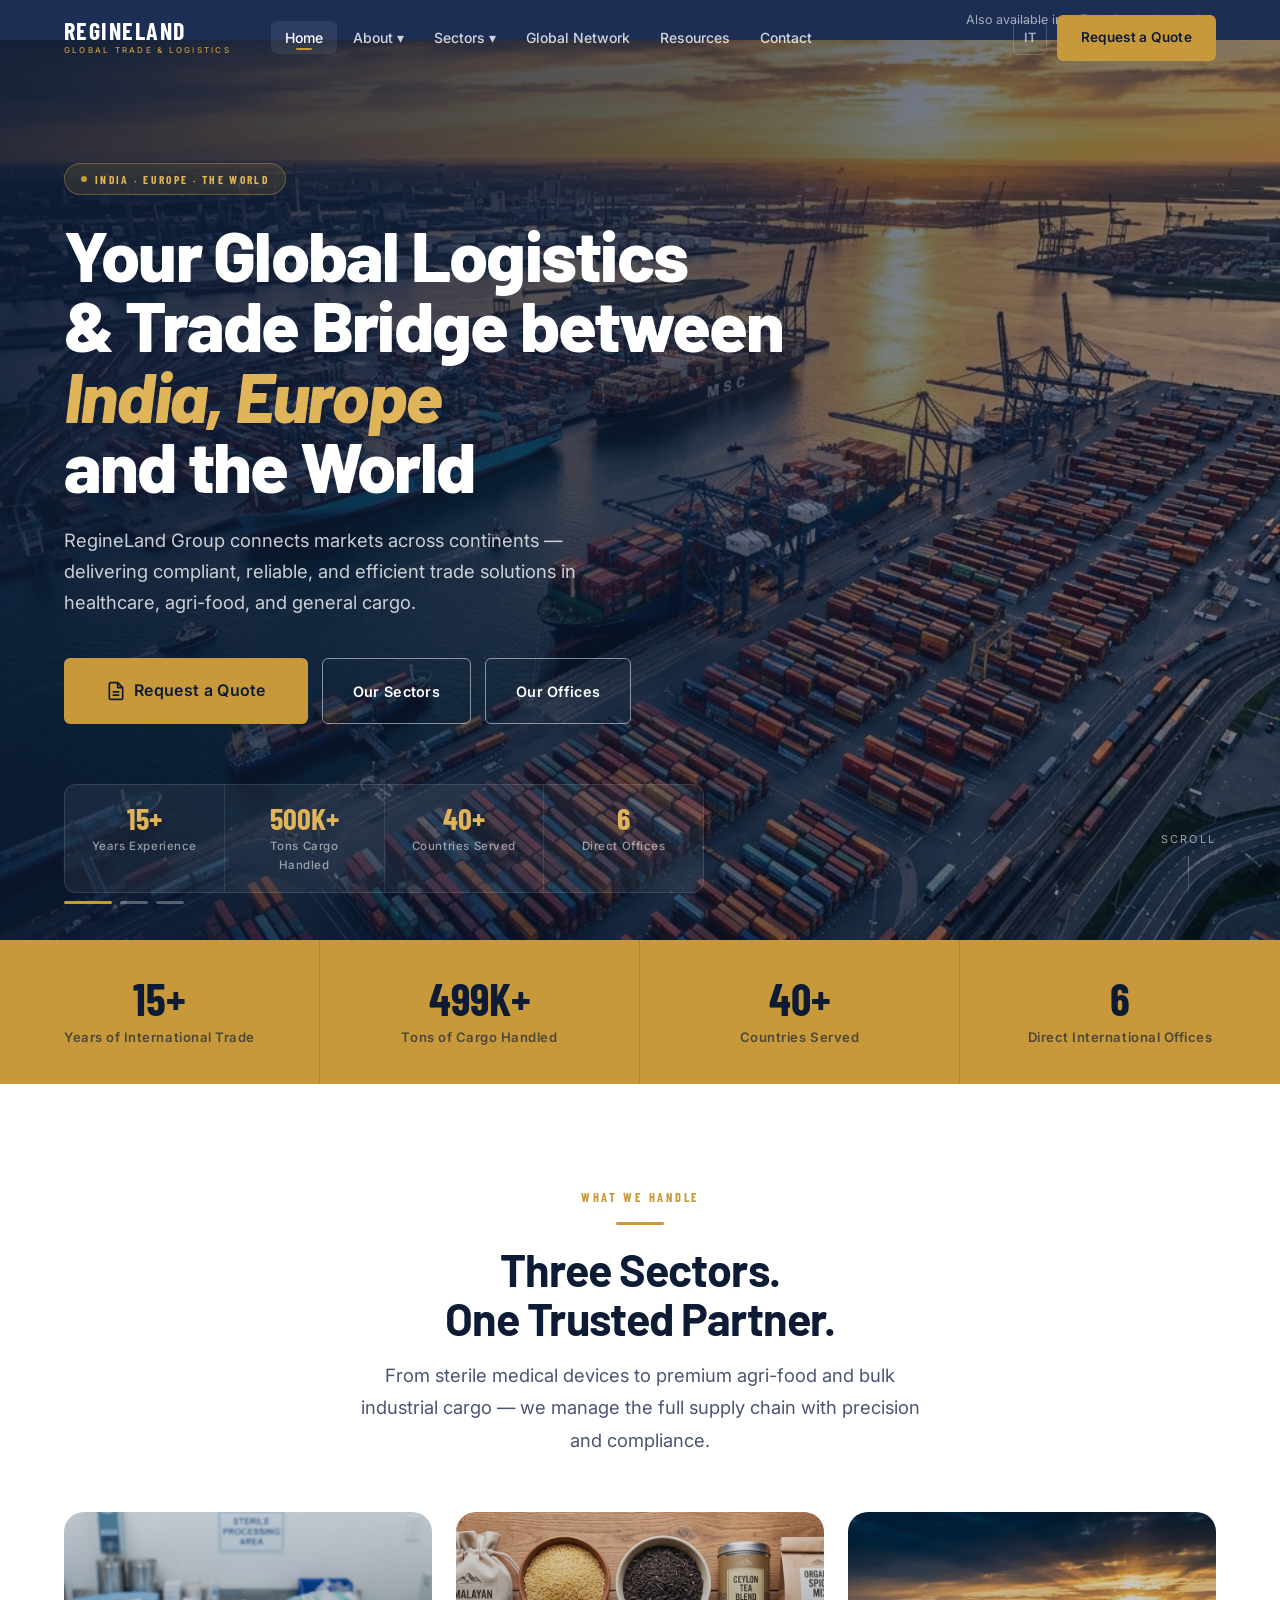
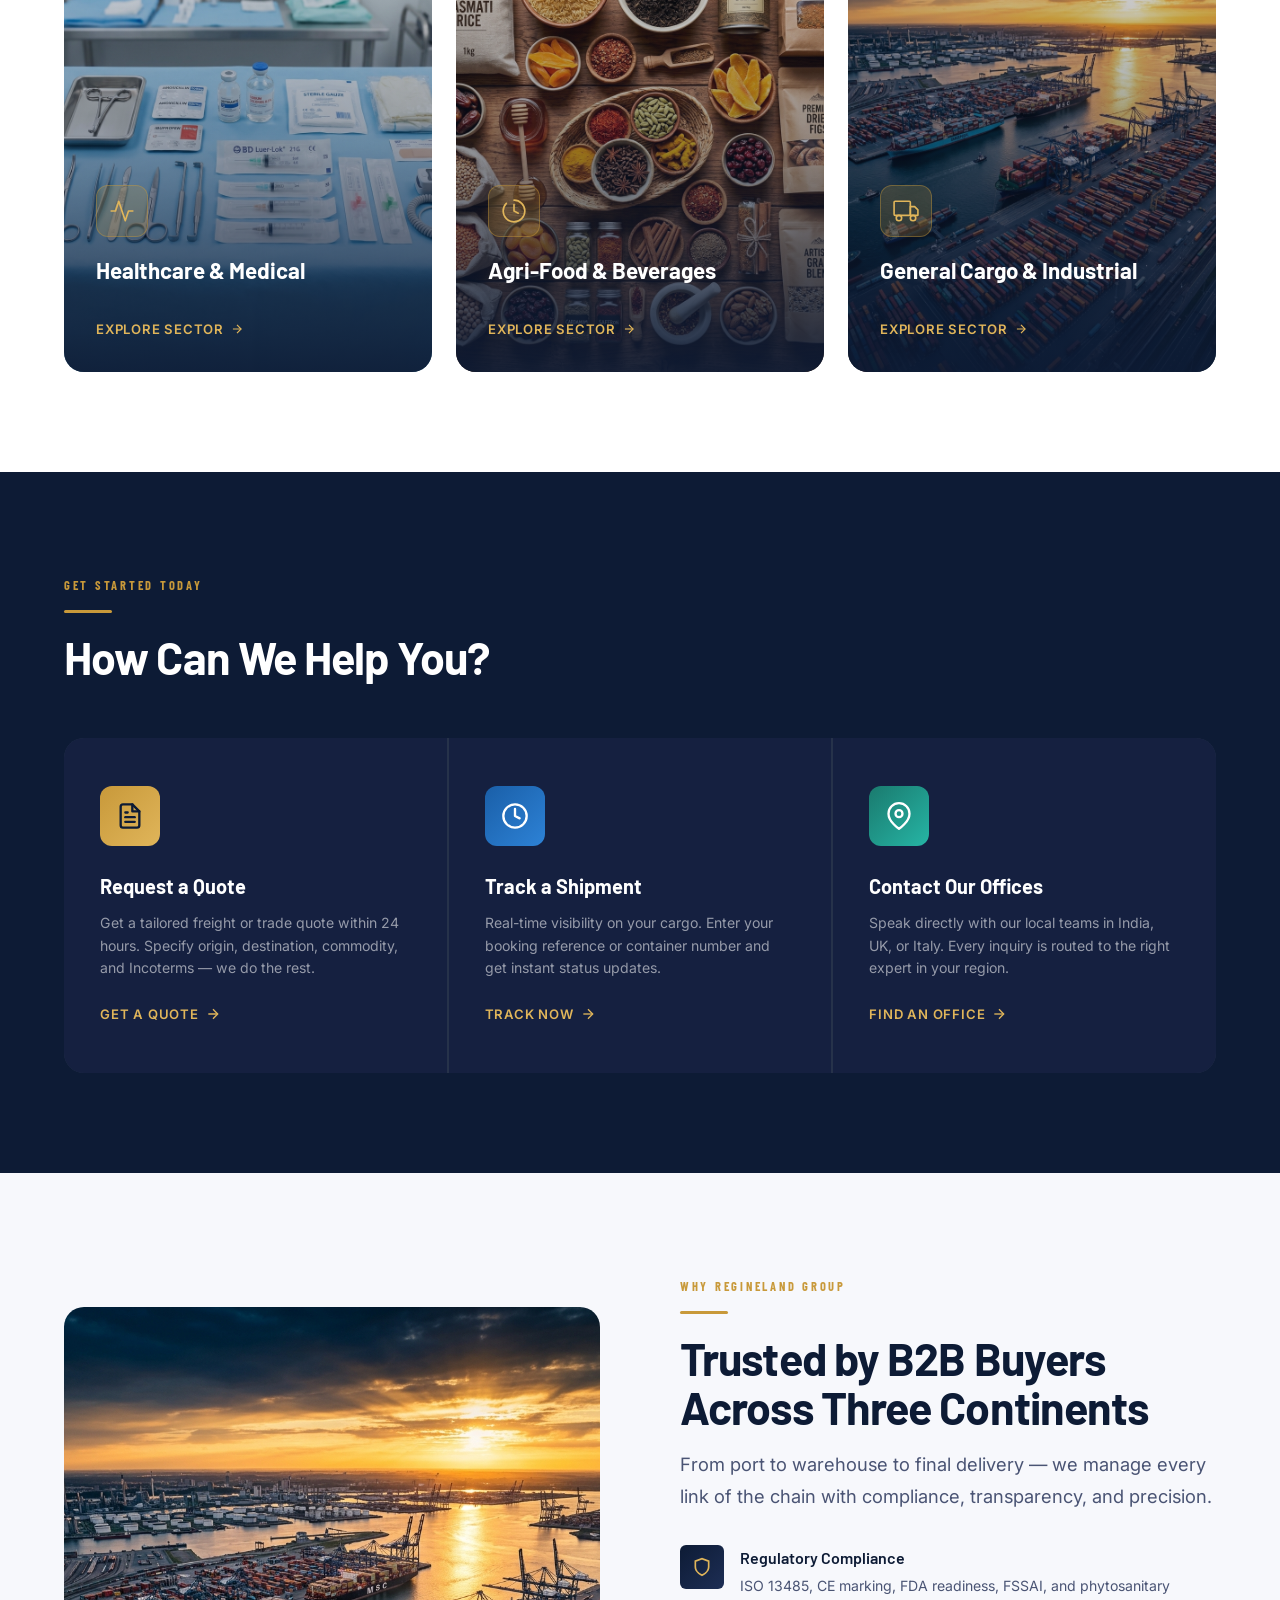
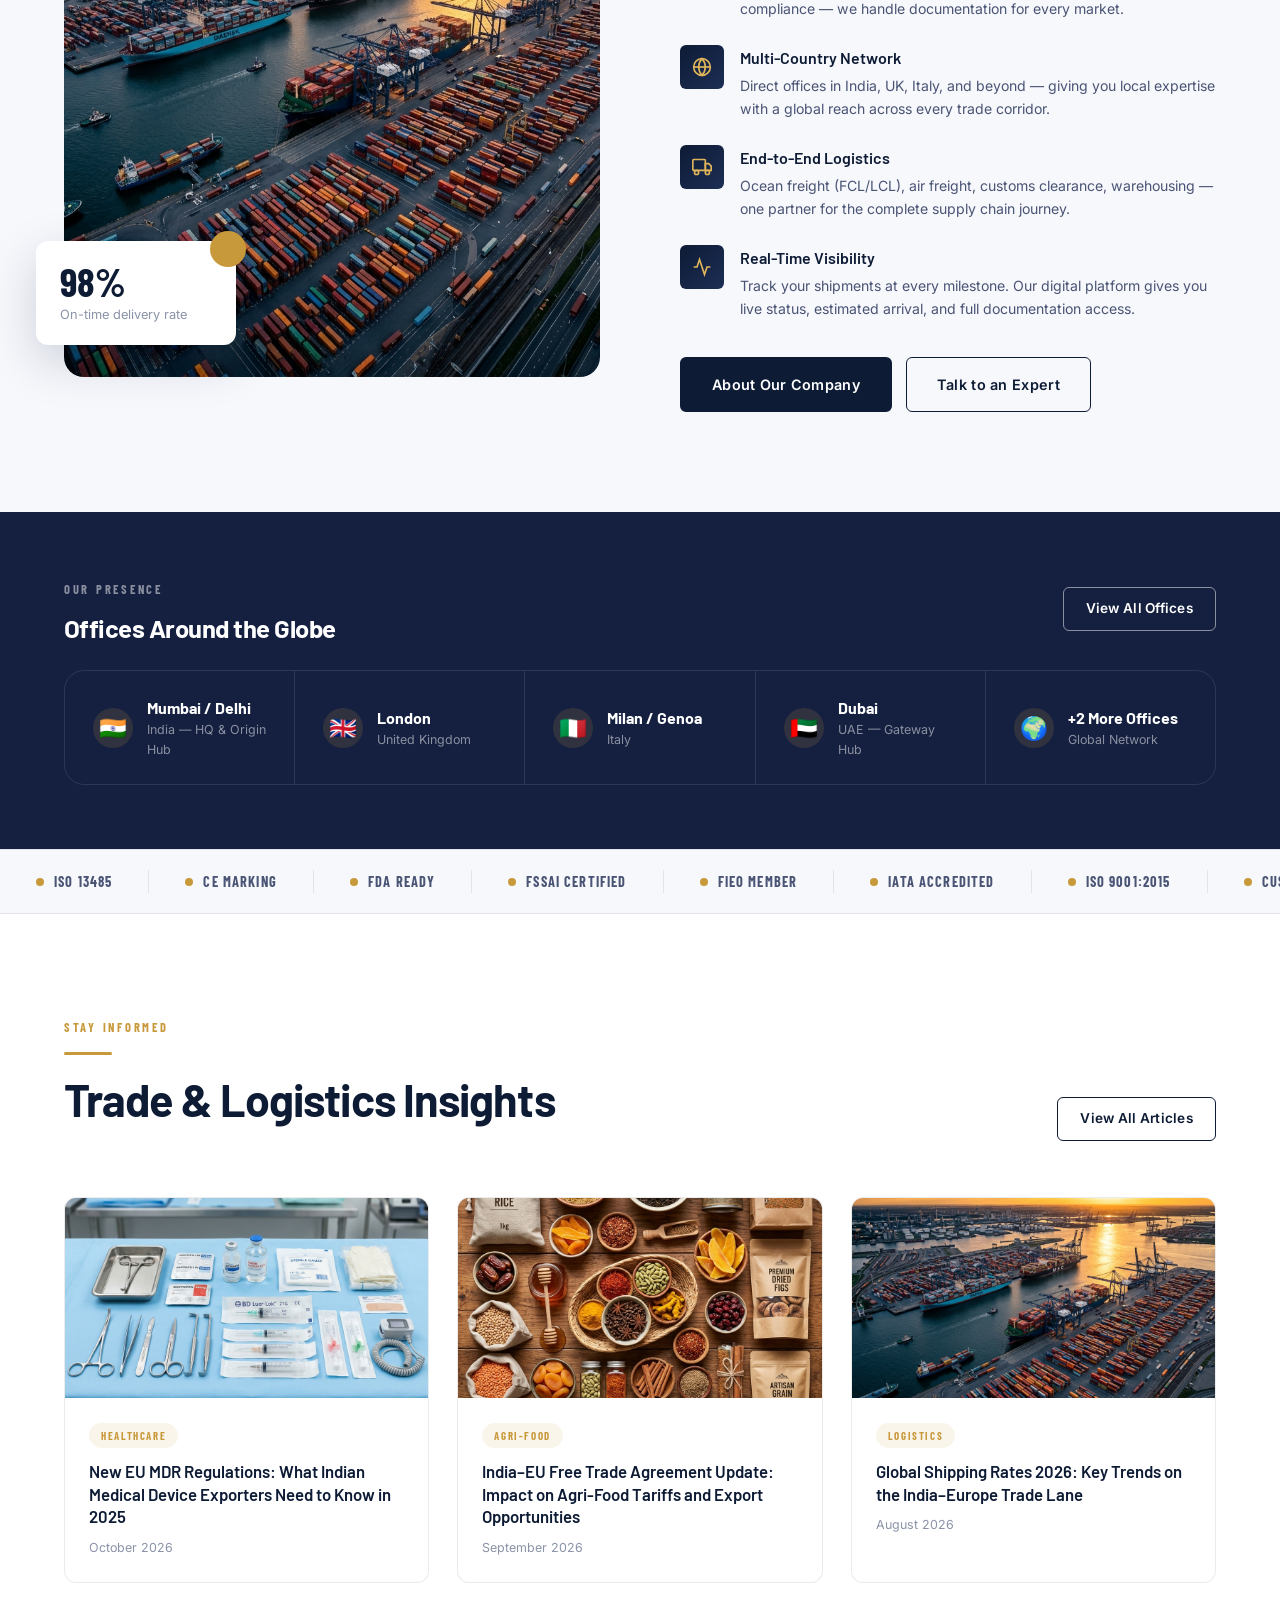
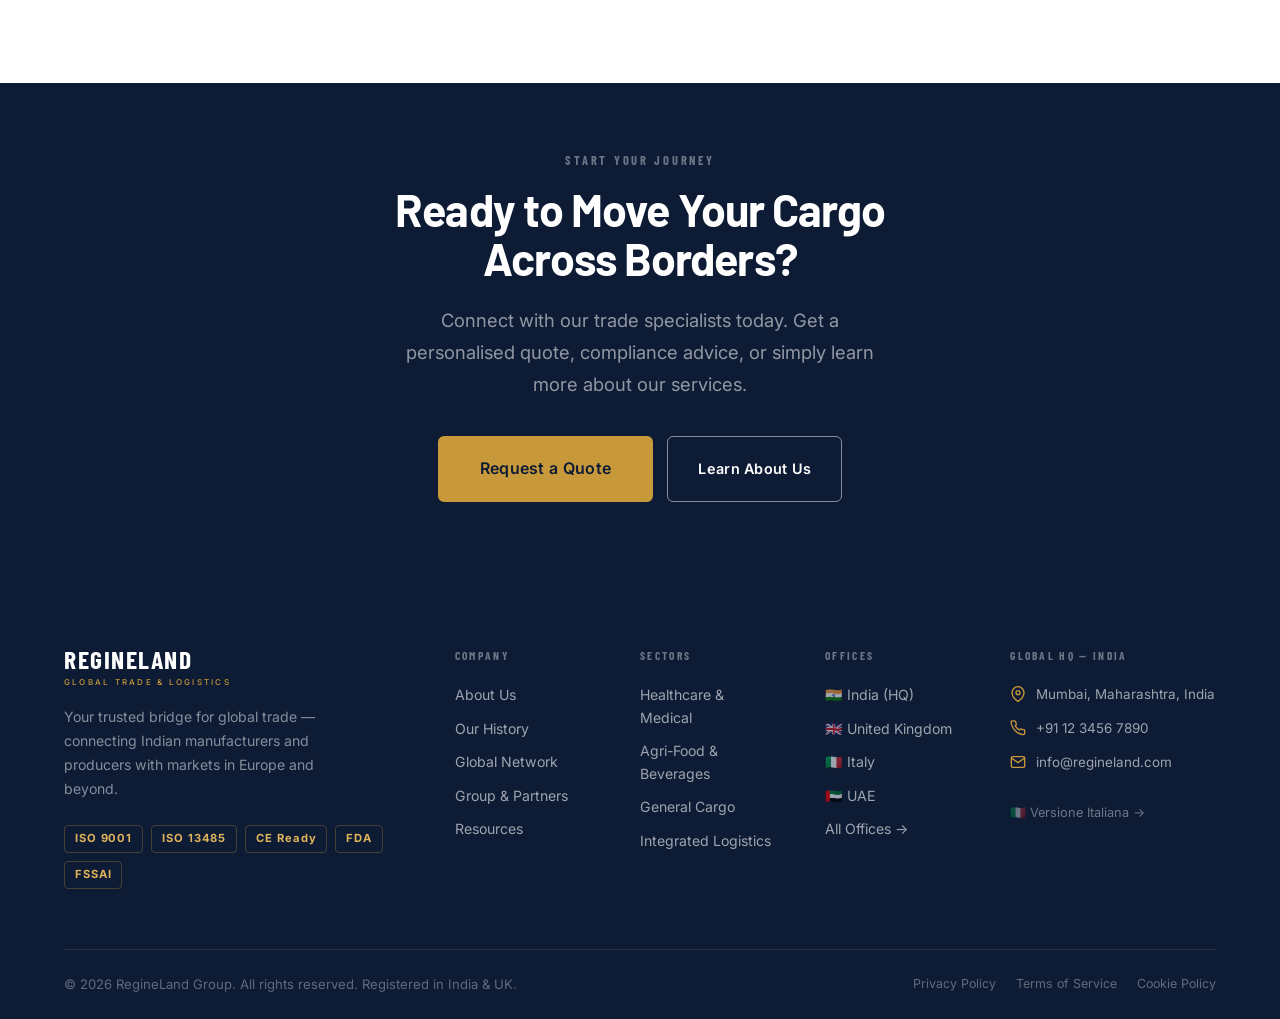
==== commit 34677662: "feat: implement B2B logistics theme with interactive hero slider, sector tabs, and multilingual page" ====
--- a/index.html
+++ b/index.html
@@ -1,36 +1,42 @@
 <!DOCTYPE html>
-<html lang="en-US" itemscope itemtype="http://schema.org/WebPage">
+<html lang="en" itemscope itemtype="http://schema.org/WebPage">
 <head>
   <meta charset="utf-8">
   <meta name="viewport" content="width=device-width, initial-scale=1">
   <meta http-equiv="X-UA-Compatible" content="IE=edge">
-  <title>RegineLand Group</title>
-  <meta name="description" content="RegineLand Group — each brand carries its own identity yet every one of them speaks the same language: craft, clarity, and character. From beauty to logistics, from food to healthcare, we are shaping a world where quality is not a promise — it's a culture.">
-  <meta property="og:title" content="RegineLand Group">
+  <title>RegineLand Group — Global Logistics & Trade | India · Europe · World</title>
+  <meta name="description" content="RegineLand Group is your trusted bridge for global trade — healthcare & medical supplies, agri-food, and general cargo logistics between India, UK, Italy and the world.">
+  <meta name="keywords" content="global logistics, India Europe trade, medical supply chain, agri food export, cargo logistics, international freight, healthcare logistics India">
+  <meta property="og:title" content="RegineLand Group — Global Logistics & Trade">
+  <meta property="og:description" content="Your Global Logistics & Trade Bridge between India, Europe, and the World.">
   <meta property="og:type" content="website">
   <meta property="og:url" content="https://www.regineland.com/">
-  <meta property="og:description" content="From beauty to logistics, from food to healthcare, we are shaping a world where quality is not a promise — it's a culture.">
-  <meta itemprop="name" content="RegineLand Group">
-  <meta itemprop="description" content="RegineLand Group — each brand carries its own identity yet every one of them speaks the same language: craft, clarity, and character.">
-
-  <!-- Google Fonts -->
+  <link rel="canonical" href="https://www.regineland.com/">
+  <link rel="alternate" hreflang="en" href="https://www.regineland.com/">
+  <link rel="alternate" hreflang="it" href="https://www.regineland.com/it/">
   <link rel="preconnect" href="https://fonts.googleapis.com">
   <link rel="preconnect" href="https://fonts.gstatic.com" crossorigin>
-  <link href="https://fonts.googleapis.com/css2?family=Instrument+Sans:ital,wght@0,400;0,500;0,600;0,700;1,400&family=League+Spartan:wght@400;700&family=Lexend:wght@300;400;500;700&family=Plus+Jakarta+Sans:ital,wght@0,300;0,400;0,700;1,400&family=Nunito:ital,wght@0,400;0,700;1,400&display=swap" rel="stylesheet">
-
+  <link href="https://fonts.googleapis.com/css2?family=Barlow:ital,wght@0,300;0,400;0,600;0,700;0,800;1,700&family=Barlow+Condensed:wght@600;700;800&family=Inter:wght@300;400;500;600;700&family=Playfair+Display:ital,wght@0,700;1,400&display=swap" rel="stylesheet">
   <link rel="stylesheet" href="style.css">
 </head>
 <body>
 
-  <!-- =========== NAVIGATION =========== -->
-  <header class="site-header" id="site-header">
-    <nav class="navbar" id="navbar" aria-label="Main Navigation">
-      <a href="index.html" class="nav-logo" id="nav-logo" aria-label="RegineLand Group Home">
-        <span class="logo-text">RegineLand</span>
-        <span class="logo-sub">GROUP</span>
+  <!-- Language Bar -->
+  <div class="lang-banner" id="lang-banner" role="navigation" aria-label="Language selection">
+    <span>Also available in:</span>
+    <a href="it/index.html" id="lang-it" hreflang="it">🇮🇹 Italiano</a>
+    <a href="#" id="lang-en" style="color:rgba(255,255,255,0.4);cursor:default;">🇬🇧 English</a>
+  </div>
+
+  <!-- ============ NAVIGATION ============ -->
+  <header class="site-header transparent" id="site-header">
+    <nav class="navbar" id="navbar" aria-label="Main navigation">
+      <a href="index.html" class="nav-logo" id="nav-logo" aria-label="RegineLand Group — Home">
+        <span class="logo-main">RegineLand</span>
+        <span class="logo-tagline">Global Trade &amp; Logistics</span>
       </a>
 
-      <button class="nav-toggle" id="nav-toggle" aria-label="Toggle navigation" aria-expanded="false" aria-controls="nav-menu">
+      <button class="nav-toggle" id="nav-toggle" aria-label="Open menu" aria-expanded="false" aria-controls="nav-menu">
         <span class="hamburger-line"></span>
         <span class="hamburger-line"></span>
         <span class="hamburger-line"></span>
@@ -38,274 +44,521 @@
 
       <ul class="nav-menu" id="nav-menu" role="list">
         <li><a href="index.html" class="nav-link active" id="nav-home">Home</a></li>
-        <li><a href="about.html" class="nav-link" id="nav-about">About</a></li>
-        <li><a href="brands.html" class="nav-link" id="nav-brands">Brands</a></li>
+        <li class="nav-item">
+          <a href="about.html" class="nav-link" id="nav-about">About ▾</a>
+          <div class="nav-dropdown">
+            <a href="about.html#history" id="nav-history">Our History &amp; Vision</a>
+            <a href="about.html#network" id="nav-network-link">Global Network</a>
+            <a href="about.html#group" id="nav-group">Group &amp; Partnerships</a>
+            <div class="nav-dropdown-divider"></div>
+            <a href="about.html#team" id="nav-team">Leadership Team</a>
+          </div>
+        </li>
+        <li class="nav-item">
+          <a href="sectors.html" class="nav-link" id="nav-sectors">Sectors ▾</a>
+          <div class="nav-dropdown">
+            <a href="sectors.html#healthcare" id="nav-healthcare">🏥 Healthcare &amp; Medical</a>
+            <a href="sectors.html#agrifood" id="nav-agrifood">🌾 Agri-Food &amp; Beverages</a>
+            <a href="sectors.html#cargo" id="nav-cargo">📦 General Cargo &amp; Industrial</a>
+            <a href="sectors.html#logistics" id="nav-logistics-link">🚢 Integrated Logistics</a>
+          </div>
+        </li>
+        <li><a href="network.html" class="nav-link" id="nav-network">Global Network</a></li>
+        <li><a href="resources.html" class="nav-link" id="nav-resources">Resources</a></li>
         <li><a href="contact.html" class="nav-link" id="nav-contact">Contact</a></li>
       </ul>
+
+      <div class="nav-actions">
+        <a href="it/index.html" class="nav-lang" id="nav-lang-it" hreflang="it" title="Versione Italiana">IT</a>
+        <a href="contact.html#quote" class="btn btn-gold btn-sm" id="nav-cta">Request a Quote</a>
+      </div>
     </nav>
   </header>
 
   <main>
 
-    <!-- =========== HERO SECTION =========== -->
-    <section class="hero" id="hero" aria-label="Hero Section">
-      <div class="hero-bg" id="hero-bg" aria-hidden="true"></div>
-      <div class="hero-overlay" aria-hidden="true"></div>
-      <div class="hero-content" id="hero-content">
-        <div class="hero-eyebrow" id="hero-eyebrow">Who We Are</div>
-        <h1 class="hero-title" id="hero-title">
-          Shaping a world<br>
-          where <span class="hero-accent">quality</span><br>
-          is a culture.
-        </h1>
-        <p class="hero-subtitle" id="hero-subtitle">
-          RegineLand — each brand carries its own identity yet every one of them speaks the same language: craft, clarity, and character.
-        </p>
-        <div class="hero-actions" id="hero-actions">
-          <a href="brands.html" class="btn btn-primary" id="hero-cta-brands">Explore Our Brands</a>
-          <a href="about.html" class="btn btn-outline" id="hero-cta-about">Learn More</a>
-        </div>
-      </div>
-      <div class="hero-scroll-indicator" id="hero-scroll" aria-label="Scroll down">
-        <span class="scroll-dot"></span>
-      </div>
-    </section>
-
-    <!-- =========== WHO WE ARE =========== -->
-    <section class="section about-intro" id="about-intro">
+    <!-- ============ HERO ============ -->
+    <section class="hero" id="hero" aria-label="Hero — Global Logistics & Trade">
+
+      <!-- Slides -->
+      <div class="hero-slide active" id="hero-slide-1" style="background-image: url('assets/hero_logistics.png');" aria-hidden="true"></div>
+      <div class="hero-slide" id="hero-slide-2" style="background-image: url('assets/hero_medical.png');" aria-hidden="true"></div>
+      <div class="hero-slide" id="hero-slide-3" style="background-image: url('assets/hero_food_agri.png');" aria-hidden="true"></div>
+
+      <!-- Content -->
+      <div class="hero-content">
+        <div class="hero-inner">
+          <div class="hero-badge" id="hero-badge">
+            <span class="hero-badge-dot" aria-hidden="true"></span>
+            India · Europe · The World
+          </div>
+          <h1 class="hero-title" id="hero-title">
+            Your Global Logistics<br>&amp; Trade Bridge between<br>
+            <em class="hero-title-accent">India, Europe</em><br>and the World
+          </h1>
+          <p class="hero-subtitle" id="hero-subtitle">
+            RegineLand Group connects markets across continents — delivering compliant, reliable, and efficient trade solutions in healthcare, agri-food, and general cargo.
+          </p>
+          <div class="hero-actions" id="hero-actions">
+            <a href="contact.html#quote" class="btn btn-gold btn-lg" id="hero-cta-quote">
+              <svg xmlns="http://www.w3.org/2000/svg" viewBox="0 0 24 24" fill="none" stroke="currentColor" stroke-width="2" class="btn-icon"><path d="M14 2H6a2 2 0 0 0-2 2v16a2 2 0 0 0 2 2h12a2 2 0 0 0 2-2V8z"/><polyline points="14 2 14 8 20 8"/><line x1="16" y1="13" x2="8" y2="13"/><line x1="16" y1="17" x2="8" y2="17"/></svg>
+              Request a Quote
+            </a>
+            <a href="sectors.html" class="btn btn-outline-white" id="hero-cta-sectors">Our Sectors</a>
+            <a href="network.html" class="btn btn-outline-white" id="hero-cta-network">Our Offices</a>
+          </div>
+          <!-- Stats -->
+          <div class="hero-stats" id="hero-stats" role="list">
+            <div class="hero-stat" role="listitem" id="stat-experience">
+              <div class="hero-stat-num" data-count="15">15+</div>
+              <div class="hero-stat-label">Years Experience</div>
+            </div>
+            <div class="hero-stat" role="listitem" id="stat-cargo">
+              <div class="hero-stat-num" data-count="500">500K+</div>
+              <div class="hero-stat-label">Tons Cargo Handled</div>
+            </div>
+            <div class="hero-stat" role="listitem" id="stat-countries">
+              <div class="hero-stat-num" data-count="40">40+</div>
+              <div class="hero-stat-label">Countries Served</div>
+            </div>
+            <div class="hero-stat" role="listitem" id="stat-offices">
+              <div class="hero-stat-num" data-count="6">6</div>
+              <div class="hero-stat-label">Direct Offices</div>
+            </div>
+          </div>
+        </div>
+      </div>
+
+      <!-- Slider controls -->
+      <div class="hero-controls" id="hero-controls" role="tablist" aria-label="Hero slideshow">
+        <button class="hero-dot active" id="hero-dot-1" role="tab" aria-selected="true" aria-label="Slide 1: Ports &amp; Logistics"></button>
+        <button class="hero-dot" id="hero-dot-2" role="tab" aria-selected="false" aria-label="Slide 2: Healthcare &amp; Medical"></button>
+        <button class="hero-dot" id="hero-dot-3" role="tab" aria-selected="false" aria-label="Slide 3: Agri-Food &amp; Beverages"></button>
+      </div>
+
+      <!-- Scroll cue -->
+      <div class="hero-scroll" id="hero-scroll" aria-hidden="true">
+        <span>Scroll</span>
+        <div class="hero-scroll-line"></div>
+      </div>
+    </section>
+
+    <!-- ============ STATS BAND ============ -->
+    <div class="stats-band" id="stats-band" role="region" aria-label="Company statistics">
+      <div class="stats-band-inner">
+        <div class="stat-block reveal" id="stat-block-exp">
+          <div class="stat-big" data-count="15">15+</div>
+          <div class="stat-desc">Years of International Trade</div>
+        </div>
+        <div class="stat-block reveal d1" id="stat-block-cargo">
+          <div class="stat-big" data-count="500">500K+</div>
+          <div class="stat-desc">Tons of Cargo Handled</div>
+        </div>
+        <div class="stat-block reveal d2" id="stat-block-countries">
+          <div class="stat-big" data-count="40">40+</div>
+          <div class="stat-desc">Countries Served</div>
+        </div>
+        <div class="stat-block reveal d3" id="stat-block-offices">
+          <div class="stat-big" data-count="6">6</div>
+          <div class="stat-desc">Direct International Offices</div>
+        </div>
+      </div>
+    </div>
+
+    <!-- ============ SECTORS OVERVIEW ============ -->
+    <section class="section sectors-overview" id="sectors-overview" aria-labelledby="sectors-heading">
       <div class="container">
-        <div class="section-grid two-col">
-          <div class="col-text" id="about-text-col">
-            <span class="eyebrow">About RegineLand</span>
-            <h2 class="section-title">Built on craft.<br>Driven by character.</h2>
-            <p class="body-text">
-              RegineLand is a diversified group of brands united by one defining philosophy — that excellence should be accessible, authentic, and enduring. From beauty to logistics, from food to healthcare, we are shaping a world where quality is not a promise, it's a culture.
-            </p>
-            <p class="body-text">
-              Every brand under our umbrella carries its own identity, voice, and purpose. Yet every one of them speaks the same language: craft, clarity, and character.
-            </p>
-            <a href="about.html" class="btn btn-primary btn-sm" id="about-learn-more">Our Story</a>
-          </div>
-          <div class="col-visual" id="about-visual-col">
-            <div class="visual-card" id="about-visual-card">
-              <div class="stat-stack" id="stat-stack">
-                <div class="stat-item" id="stat-brands">
-                  <span class="stat-number">10+</span>
-                  <span class="stat-label">Brands</span>
-                </div>
-                <div class="stat-divider" aria-hidden="true"></div>
-                <div class="stat-item" id="stat-sectors">
-                  <span class="stat-number">4</span>
-                  <span class="stat-label">Sectors</span>
-                </div>
-                <div class="stat-divider" aria-hidden="true"></div>
-                <div class="stat-item" id="stat-mission">
-                  <span class="stat-number">1</span>
-                  <span class="stat-label">Mission</span>
-                </div>
-              </div>
-              <p class="visual-card-quote" id="visual-card-quote">"Quality is not a promise — it's a culture."</p>
-            </div>
-          </div>
-        </div>
-      </div>
-    </section>
-
-    <!-- =========== SECTORS =========== -->
-    <section class="section sectors-section" id="sectors-section">
+        <div class="section-header centered reveal" id="sectors-header">
+          <span class="eyebrow">What We Handle</span>
+          <div class="divider divider-center" aria-hidden="true"></div>
+          <h2 class="section-title" id="sectors-heading">Three Sectors.<br>One Trusted Partner.</h2>
+          <p class="lead">From sterile medical devices to premium agri-food and bulk industrial cargo — we manage the full supply chain with precision and compliance.</p>
+        </div>
+
+        <div class="sectors-grid" id="sectors-main-grid">
+
+          <!-- Healthcare -->
+          <article class="sector-card reveal" id="sector-healthcare-card">
+            <div class="sector-card-img" style="background-image: url('assets/hero_medical.png');" aria-hidden="true"></div>
+            <div class="sector-card-overlay" aria-hidden="true"></div>
+            <div class="sector-card-body">
+              <div class="sector-card-icon" aria-hidden="true">
+                <svg xmlns="http://www.w3.org/2000/svg" viewBox="0 0 24 24" fill="none" stroke="currentColor" stroke-width="1.5" stroke-linecap="round" stroke-linejoin="round"><path d="M22 12h-4l-3 9L9 3l-3 9H2"/></svg>
+              </div>
+              <h2 class="sector-card-name">Healthcare &amp; Medical</h2>
+              <p class="sector-card-desc">ISO-certified medical devices, pharmaceuticals, and hospital consumables sourced from India — CE/FDA compliant supply chains for European markets.</p>
+              <a href="sectors.html#healthcare" class="sector-card-link" id="sector-link-healthcare">
+                Explore Sector
+                <svg xmlns="http://www.w3.org/2000/svg" viewBox="0 0 24 24" fill="none" stroke="currentColor" stroke-width="2"><line x1="5" y1="12" x2="19" y2="12"/><polyline points="12 5 19 12 12 19"/></svg>
+              </a>
+            </div>
+          </article>
+
+          <!-- Agri-Food -->
+          <article class="sector-card reveal d1" id="sector-agrifood-card">
+            <div class="sector-card-img" style="background-image: url('assets/hero_food_agri.png');" aria-hidden="true"></div>
+            <div class="sector-card-overlay" aria-hidden="true"></div>
+            <div class="sector-card-body">
+              <div class="sector-card-icon" aria-hidden="true">
+                <svg xmlns="http://www.w3.org/2000/svg" viewBox="0 0 24 24" fill="none" stroke="currentColor" stroke-width="1.5" stroke-linecap="round" stroke-linejoin="round"><path d="M12 2a10 10 0 0 1 10 10c0 5.52-4.48 10-10 10S2 17.52 2 12c0-2.76 1.12-5.26 2.93-7.07"/><path d="M12 6v6l4 2"/></svg>
+              </div>
+              <h2 class="sector-card-name">Agri-Food &amp; Beverages</h2>
+              <p class="sector-card-desc">Premium Indian spices, basmati rice, tea, pulses, and processed food exports to European retail and distribution networks — full cold-chain &amp; phytosanitary compliance.</p>
+              <a href="sectors.html#agrifood" class="sector-card-link" id="sector-link-agrifood">
+                Explore Sector
+                <svg xmlns="http://www.w3.org/2000/svg" viewBox="0 0 24 24" fill="none" stroke="currentColor" stroke-width="2"><line x1="5" y1="12" x2="19" y2="12"/><polyline points="12 5 19 12 12 19"/></svg>
+              </a>
+            </div>
+          </article>
+
+          <!-- General Cargo -->
+          <article class="sector-card reveal d2" id="sector-cargo-card">
+            <div class="sector-card-img" style="background-image: url('assets/hero_logistics.png');" aria-hidden="true"></div>
+            <div class="sector-card-overlay" aria-hidden="true"></div>
+            <div class="sector-card-body">
+              <div class="sector-card-icon" aria-hidden="true">
+                <svg xmlns="http://www.w3.org/2000/svg" viewBox="0 0 24 24" fill="none" stroke="currentColor" stroke-width="1.5" stroke-linecap="round" stroke-linejoin="round"><rect x="1" y="3" width="15" height="13" rx="1"/><path d="M16 8h4l3 3v5h-7V8z"/><circle cx="5.5" cy="18.5" r="2.5"/><circle cx="18.5" cy="18.5" r="2.5"/></svg>
+              </div>
+              <h2 class="sector-card-name">General Cargo &amp; Industrial</h2>
+              <p class="sector-card-desc">FCL/LCL ocean freight, air cargo, customs clearance, and warehousing for industrial goods, textiles, machinery, and manufacturing components.</p>
+              <a href="sectors.html#cargo" class="sector-card-link" id="sector-link-cargo">
+                Explore Sector
+                <svg xmlns="http://www.w3.org/2000/svg" viewBox="0 0 24 24" fill="none" stroke="currentColor" stroke-width="2"><line x1="5" y1="12" x2="19" y2="12"/><polyline points="12 5 19 12 12 19"/></svg>
+              </a>
+            </div>
+          </article>
+        </div>
+      </div>
+    </section>
+
+    <!-- ============ QUICK ACTIONS ============ -->
+    <section class="section quick-actions" id="quick-actions" aria-labelledby="quick-heading">
       <div class="container">
-        <div class="section-header centered" id="sectors-header">
-          <span class="eyebrow">What We Do</span>
-          <h2 class="section-title">Our Sectors</h2>
-          <p class="section-desc">From everyday essentials to specialized industries, RegineLand Group spans a diverse portfolio of sectors — each one led with expertise and passion.</p>
-        </div>
-        <div class="sectors-grid" id="sectors-grid">
-          <article class="sector-card" id="sector-beauty">
-            <div class="sector-icon" aria-hidden="true">
-              <svg xmlns="http://www.w3.org/2000/svg" viewBox="0 0 24 24" fill="none" stroke="currentColor" stroke-width="1.5" stroke-linecap="round" stroke-linejoin="round">
-                <path d="M12 2C6 2 4 7 4 10c0 4 2 7 8 10 6-3 8-6 8-10 0-3-2-8-8-8z"/>
-                <path d="M12 2v20"/>
-              </svg>
-            </div>
-            <h3 class="sector-name">Beauty</h3>
-            <p class="sector-desc">Crafting premium beauty experiences that celebrate individuality and self-expression with authentic, quality formulations.</p>
+        <div class="section-header reveal" id="quick-header">
+          <span class="eyebrow">Get Started Today</span>
+          <div class="divider" aria-hidden="true"></div>
+          <h2 class="section-title section-title-light" id="quick-heading">How Can We Help You?</h2>
+        </div>
+        <div class="quick-actions-grid" id="quick-actions-grid">
+
+          <a href="contact.html#quote" class="quick-action-card reveal" id="qa-quote">
+            <div class="qa-icon qa-icon-gold" aria-hidden="true">
+              <svg xmlns="http://www.w3.org/2000/svg" viewBox="0 0 24 24" fill="none" stroke="currentColor" stroke-width="2" stroke-linecap="round" stroke-linejoin="round"><path d="M14 2H6a2 2 0 0 0-2 2v16a2 2 0 0 0 2 2h12a2 2 0 0 0 2-2V8z"/><polyline points="14 2 14 8 20 8"/><line x1="16" y1="13" x2="8" y2="13"/><line x1="16" y1="17" x2="8" y2="17"/><polyline points="10 9 9 9 8 9"/></svg>
+            </div>
+            <h3 class="qa-title">Request a Quote</h3>
+            <p class="qa-desc">Get a tailored freight or trade quote within 24 hours. Specify origin, destination, commodity, and Incoterms — we do the rest.</p>
+            <span class="qa-arrow">
+              Get a Quote
+              <svg xmlns="http://www.w3.org/2000/svg" viewBox="0 0 24 24" fill="none" stroke="currentColor" stroke-width="2"><line x1="5" y1="12" x2="19" y2="12"/><polyline points="12 5 19 12 12 19"/></svg>
+            </span>
+          </a>
+
+          <a href="contact.html#track" class="quick-action-card reveal d1" id="qa-track">
+            <div class="qa-icon qa-icon-blue" aria-hidden="true">
+              <svg xmlns="http://www.w3.org/2000/svg" viewBox="0 0 24 24" fill="none" stroke="currentColor" stroke-width="2" stroke-linecap="round" stroke-linejoin="round"><circle cx="12" cy="12" r="10"/><polyline points="12 6 12 12 16 14"/></svg>
+            </div>
+            <h3 class="qa-title">Track a Shipment</h3>
+            <p class="qa-desc">Real-time visibility on your cargo. Enter your booking reference or container number and get instant status updates.</p>
+            <span class="qa-arrow">
+              Track Now
+              <svg xmlns="http://www.w3.org/2000/svg" viewBox="0 0 24 24" fill="none" stroke="currentColor" stroke-width="2"><line x1="5" y1="12" x2="19" y2="12"/><polyline points="12 5 19 12 12 19"/></svg>
+            </span>
+          </a>
+
+          <a href="network.html" class="quick-action-card reveal d2" id="qa-offices">
+            <div class="qa-icon qa-icon-teal" aria-hidden="true">
+              <svg xmlns="http://www.w3.org/2000/svg" viewBox="0 0 24 24" fill="none" stroke="currentColor" stroke-width="2" stroke-linecap="round" stroke-linejoin="round"><path d="M21 10c0 7-9 13-9 13s-9-6-9-13a9 9 0 0 1 18 0z"/><circle cx="12" cy="10" r="3"/></svg>
+            </div>
+            <h3 class="qa-title">Contact Our Offices</h3>
+            <p class="qa-desc">Speak directly with our local teams in India, UK, or Italy. Every inquiry is routed to the right expert in your region.</p>
+            <span class="qa-arrow">
+              Find an Office
+              <svg xmlns="http://www.w3.org/2000/svg" viewBox="0 0 24 24" fill="none" stroke="currentColor" stroke-width="2"><line x1="5" y1="12" x2="19" y2="12"/><polyline points="12 5 19 12 12 19"/></svg>
+            </span>
+          </a>
+
+        </div>
+      </div>
+    </section>
+
+    <!-- ============ WHY CHOOSE US ============ -->
+    <section class="section why-us" id="why-us" aria-labelledby="why-heading">
+      <div class="container">
+        <div class="why-grid">
+          <div class="why-visual reveal-left" id="why-visual" aria-hidden="true">
+            <div class="why-img-wrap">
+              <img src="assets/hero_logistics.png" alt="RegineLand Group global trade operations" loading="lazy">
+            </div>
+            <div class="why-badge-float" id="why-badge-float">
+              <div class="why-badge-float-num" id="why-count">98%</div>
+              <div class="why-badge-float-label">On-time delivery rate</div>
+              <div class="why-badge-float-accent" aria-hidden="true"></div>
+            </div>
+          </div>
+          <div class="why-text reveal-right" id="why-text">
+            <span class="eyebrow">Why RegineLand Group</span>
+            <div class="divider" aria-hidden="true"></div>
+            <h2 class="section-title" id="why-heading">Trusted by B2B Buyers<br>Across Three Continents</h2>
+            <p class="lead" style="margin-bottom: 0;">From port to warehouse to final delivery — we manage every link of the chain with compliance, transparency, and precision.</p>
+
+            <div class="why-list" id="why-list">
+              <div class="why-item reveal d1" id="why-item-1">
+                <div class="why-item-icon" aria-hidden="true">
+                  <svg xmlns="http://www.w3.org/2000/svg" viewBox="0 0 24 24" fill="none" stroke="currentColor" stroke-width="2"><path d="M12 22s8-4 8-10V5l-8-3-8 3v7c0 6 8 10 8 10z"/></svg>
+                </div>
+                <div>
+                  <h3 class="why-item-title">Regulatory Compliance</h3>
+                  <p class="why-item-desc">ISO 13485, CE marking, FDA readiness, FSSAI, and phytosanitary compliance — we handle documentation for every market.</p>
+                </div>
+              </div>
+              <div class="why-item reveal d2" id="why-item-2">
+                <div class="why-item-icon" aria-hidden="true">
+                  <svg xmlns="http://www.w3.org/2000/svg" viewBox="0 0 24 24" fill="none" stroke="currentColor" stroke-width="2"><circle cx="12" cy="12" r="10"/><line x1="2" y1="12" x2="22" y2="12"/><path d="M12 2a15.3 15.3 0 0 1 4 10 15.3 15.3 0 0 1-4 10 15.3 15.3 0 0 1-4-10 15.3 15.3 0 0 1 4-10z"/></svg>
+                </div>
+                <div>
+                  <h3 class="why-item-title">Multi-Country Network</h3>
+                  <p class="why-item-desc">Direct offices in India, UK, Italy, and beyond — giving you local expertise with a global reach across every trade corridor.</p>
+                </div>
+              </div>
+              <div class="why-item reveal d3" id="why-item-3">
+                <div class="why-item-icon" aria-hidden="true">
+                  <svg xmlns="http://www.w3.org/2000/svg" viewBox="0 0 24 24" fill="none" stroke="currentColor" stroke-width="2"><rect x="1" y="3" width="15" height="13" rx="1"/><path d="M16 8h4l3 3v5h-7V8z"/><circle cx="5.5" cy="18.5" r="2.5"/><circle cx="18.5" cy="18.5" r="2.5"/></svg>
+                </div>
+                <div>
+                  <h3 class="why-item-title">End-to-End Logistics</h3>
+                  <p class="why-item-desc">Ocean freight (FCL/LCL), air freight, customs clearance, warehousing — one partner for the complete supply chain journey.</p>
+                </div>
+              </div>
+              <div class="why-item reveal d4" id="why-item-4">
+                <div class="why-item-icon" aria-hidden="true">
+                  <svg xmlns="http://www.w3.org/2000/svg" viewBox="0 0 24 24" fill="none" stroke="currentColor" stroke-width="2"><polyline points="22 12 18 12 15 21 9 3 6 12 2 12"/></svg>
+                </div>
+                <div>
+                  <h3 class="why-item-title">Real-Time Visibility</h3>
+                  <p class="why-item-desc">Track your shipments at every milestone. Our digital platform gives you live status, estimated arrival, and full documentation access.</p>
+                </div>
+              </div>
+            </div>
+
+            <div style="margin-top: 36px; display: flex; gap: 14px; flex-wrap: wrap;">
+              <a href="about.html" class="btn btn-navy" id="why-cta-about">About Our Company</a>
+              <a href="contact.html" class="btn btn-outline-navy" id="why-cta-contact">Talk to an Expert</a>
+            </div>
+          </div>
+        </div>
+      </div>
+    </section>
+
+    <!-- ============ GLOBAL OFFICES STRIP ============ -->
+    <section class="section-sm network-strip" id="network-strip" aria-labelledby="offices-heading">
+      <div class="container">
+        <div style="display: flex; align-items: center; justify-content: space-between; margin-bottom: 28px; flex-wrap: gap; gap: 16px;">
+          <div>
+            <span class="eyebrow" style="color: rgba(255,255,255,0.5)">Our Presence</span>
+            <h2 class="section-title section-title-light" id="offices-heading" style="font-size: 1.6rem; margin-bottom: 0;">Offices Around the Globe</h2>
+          </div>
+          <a href="network.html" class="btn btn-outline-white btn-sm" id="offices-view-all">View All Offices</a>
+        </div>
+        <div class="network-offices reveal" id="network-offices">
+          <div class="office-pill" id="office-india">
+            <div class="office-flag" aria-hidden="true">🇮🇳</div>
+            <div class="office-info">
+              <div class="office-city">Mumbai / Delhi</div>
+              <div class="office-country">India — HQ &amp; Origin Hub</div>
+            </div>
+          </div>
+          <div class="office-pill" id="office-uk">
+            <div class="office-flag" aria-hidden="true">🇬🇧</div>
+            <div class="office-info">
+              <div class="office-city">London</div>
+              <div class="office-country">United Kingdom</div>
+            </div>
+          </div>
+          <div class="office-pill" id="office-italy">
+            <div class="office-flag" aria-hidden="true">🇮🇹</div>
+            <div class="office-info">
+              <div class="office-city">Milan / Genoa</div>
+              <div class="office-country">Italy</div>
+            </div>
+          </div>
+          <div class="office-pill" id="office-uae">
+            <div class="office-flag" aria-hidden="true">🇦🇪</div>
+            <div class="office-info">
+              <div class="office-city">Dubai</div>
+              <div class="office-country">UAE — Gateway Hub</div>
+            </div>
+          </div>
+          <div class="office-pill" id="office-more">
+            <div class="office-flag" aria-hidden="true">🌍</div>
+            <div class="office-info">
+              <div class="office-city">+2 More Offices</div>
+              <div class="office-country">Global Network</div>
+            </div>
+          </div>
+        </div>
+      </div>
+    </section>
+
+    <!-- ============ CERTIFICATIONS MARQUEE ============ -->
+    <div class="cert-strip" id="cert-strip" role="region" aria-label="Certifications and standards">
+      <div class="cert-track">
+        <span class="cert-item"><span class="cert-item-dot" aria-hidden="true"></span>ISO 13485</span>
+        <span class="cert-item"><span class="cert-item-dot" aria-hidden="true"></span>CE Marking</span>
+        <span class="cert-item"><span class="cert-item-dot" aria-hidden="true"></span>FDA Ready</span>
+        <span class="cert-item"><span class="cert-item-dot" aria-hidden="true"></span>FSSAI Certified</span>
+        <span class="cert-item"><span class="cert-item-dot" aria-hidden="true"></span>FIEO Member</span>
+        <span class="cert-item"><span class="cert-item-dot" aria-hidden="true"></span>IATA Accredited</span>
+        <span class="cert-item"><span class="cert-item-dot" aria-hidden="true"></span>ISO 9001:2015</span>
+        <span class="cert-item"><span class="cert-item-dot" aria-hidden="true"></span>Customs Cleared</span>
+        <span class="cert-item"><span class="cert-item-dot" aria-hidden="true"></span>EXIM Bank Partner</span>
+        <span class="cert-item"><span class="cert-item-dot" aria-hidden="true"></span>Phytosanitary Compliant</span>
+        <!-- duplicate for infinite scroll -->
+        <span class="cert-item"><span class="cert-item-dot" aria-hidden="true"></span>ISO 13485</span>
+        <span class="cert-item"><span class="cert-item-dot" aria-hidden="true"></span>CE Marking</span>
+        <span class="cert-item"><span class="cert-item-dot" aria-hidden="true"></span>FDA Ready</span>
+        <span class="cert-item"><span class="cert-item-dot" aria-hidden="true"></span>FSSAI Certified</span>
+        <span class="cert-item"><span class="cert-item-dot" aria-hidden="true"></span>FIEO Member</span>
+        <span class="cert-item"><span class="cert-item-dot" aria-hidden="true"></span>IATA Accredited</span>
+        <span class="cert-item"><span class="cert-item-dot" aria-hidden="true"></span>ISO 9001:2015</span>
+        <span class="cert-item"><span class="cert-item-dot" aria-hidden="true"></span>Customs Cleared</span>
+        <span class="cert-item"><span class="cert-item-dot" aria-hidden="true"></span>EXIM Bank Partner</span>
+        <span class="cert-item"><span class="cert-item-dot" aria-hidden="true"></span>Phytosanitary Compliant</span>
+      </div>
+    </div>
+
+    <!-- ============ LATEST NEWS ============ -->
+    <section class="section news-preview" id="news-preview" aria-labelledby="news-heading">
+      <div class="container">
+        <div class="section-header" style="display:flex; justify-content:space-between; align-items:flex-end; flex-wrap:wrap; gap:16px;">
+          <div>
+            <span class="eyebrow">Stay Informed</span>
+            <div class="divider" aria-hidden="true"></div>
+            <h2 class="section-title" id="news-heading">Trade &amp; Logistics Insights</h2>
+          </div>
+          <a href="resources.html" class="btn btn-outline-navy btn-sm" id="news-view-all">View All Articles</a>
+        </div>
+        <div class="news-grid reveal" id="news-grid">
+          <article class="news-card" id="news-card-1">
+            <div class="news-card-img" style="background-image: url('assets/hero_medical.png');"></div>
+            <div class="news-card-body">
+              <span class="news-tag">Healthcare</span>
+              <h3 class="news-card-title">New EU MDR Regulations: What Indian Medical Device Exporters Need to Know in 2025</h3>
+              <p class="news-card-date">October 2026</p>
+            </div>
           </article>
-          <article class="sector-card" id="sector-logistics">
-            <div class="sector-icon" aria-hidden="true">
-              <svg xmlns="http://www.w3.org/2000/svg" viewBox="0 0 24 24" fill="none" stroke="currentColor" stroke-width="1.5" stroke-linecap="round" stroke-linejoin="round">
-                <rect x="1" y="3" width="15" height="13" rx="1"/>
-                <path d="M16 8h4l3 3v5h-7V8z"/>
-                <circle cx="5.5" cy="18.5" r="2.5"/>
-                <circle cx="18.5" cy="18.5" r="2.5"/>
-              </svg>
-            </div>
-            <h3 class="sector-name">Logistics</h3>
-            <p class="sector-desc">Precision-driven supply chain and delivery solutions that power commerce and connect communities across regions.</p>
+          <article class="news-card" id="news-card-2">
+            <div class="news-card-img" style="background-image: url('assets/hero_food_agri.png');"></div>
+            <div class="news-card-body">
+              <span class="news-tag">Agri-Food</span>
+              <h3 class="news-card-title">India–EU Free Trade Agreement Update: Impact on Agri-Food Tariffs and Export Opportunities</h3>
+              <p class="news-card-date">September 2026</p>
+            </div>
           </article>
-          <article class="sector-card" id="sector-food">
-            <div class="sector-icon" aria-hidden="true">
-              <svg xmlns="http://www.w3.org/2000/svg" viewBox="0 0 24 24" fill="none" stroke="currentColor" stroke-width="1.5" stroke-linecap="round" stroke-linejoin="round">
-                <path d="M18 8h1a4 4 0 0 1 0 8h-1"/>
-                <path d="M2 8h16v9a4 4 0 0 1-4 4H6a4 4 0 0 1-4-4V8z"/>
-                <line x1="6" y1="1" x2="6" y2="4"/>
-                <line x1="10" y1="1" x2="10" y2="4"/>
-                <line x1="14" y1="1" x2="14" y2="4"/>
-              </svg>
-            </div>
-            <h3 class="sector-name">Food</h3>
-            <p class="sector-desc">Elevating food experiences through carefully curated brands that combine tradition, innovation, and uncompromising quality.</p>
+          <article class="news-card" id="news-card-3">
+            <div class="news-card-img" style="background-image: url('assets/hero_logistics.png');"></div>
+            <div class="news-card-body">
+              <span class="news-tag">Logistics</span>
+              <h3 class="news-card-title">Global Shipping Rates 2026: Key Trends on the India–Europe Trade Lane</h3>
+              <p class="news-card-date">August 2026</p>
+            </div>
           </article>
-          <article class="sector-card" id="sector-healthcare">
-            <div class="sector-icon" aria-hidden="true">
-              <svg xmlns="http://www.w3.org/2000/svg" viewBox="0 0 24 24" fill="none" stroke="currentColor" stroke-width="1.5" stroke-linecap="round" stroke-linejoin="round">
-                <path d="M22 12h-4l-3 9L9 3l-3 9H2"/>
-              </svg>
-            </div>
-            <h3 class="sector-name">Healthcare</h3>
-            <p class="sector-desc">Advancing wellness with products and services that prioritize health, trust, and human dignity at every touchpoint.</p>
-          </article>
-        </div>
-      </div>
-    </section>
-
-    <!-- =========== BRAND PHILOSOPHY =========== -->
-    <section class="section philosophy-section" id="philosophy-section">
-      <div class="philosophy-bg" aria-hidden="true"></div>
-      <div class="container">
-        <div class="philosophy-inner" id="philosophy-inner">
-          <span class="eyebrow eyebrow-light">Our Philosophy</span>
-          <h2 class="section-title light">Three pillars.<br>One identity.</h2>
-          <div class="pillars-row" id="pillars-row">
-            <div class="pillar" id="pillar-craft">
-              <span class="pillar-word">Craft</span>
-              <p class="pillar-desc">Everything we build is made with deliberate intention — attention to detail, mastery of form, and pride in execution.</p>
-            </div>
-            <div class="pillar-separator" aria-hidden="true"></div>
-            <div class="pillar" id="pillar-clarity">
-              <span class="pillar-word">Clarity</span>
-              <p class="pillar-desc">We communicate openly, operate transparently, and design products that are intuitive and honest in their purpose.</p>
-            </div>
-            <div class="pillar-separator" aria-hidden="true"></div>
-            <div class="pillar" id="pillar-character">
-              <span class="pillar-word">Character</span>
-              <p class="pillar-desc">Our brands have distinct personalities — bold, warm, and authentic. Character is what makes our products memorable.</p>
-            </div>
-          </div>
-        </div>
-      </div>
-    </section>
-
-    <!-- =========== BRANDS PREVIEW =========== -->
-    <section class="section brands-preview" id="brands-preview">
-      <div class="container">
-        <div class="section-header centered" id="brands-header">
-          <span class="eyebrow">Our Portfolio</span>
-          <h2 class="section-title">Brands Under<br>RegineLand</h2>
-          <p class="section-desc">Each brand is purposefully built with its own identity, audience, and vision — yet collectively they represent one standard of quality.</p>
-        </div>
-        <div class="brands-showcase" id="brands-showcase-grid">
-          <div class="brand-tile" id="brand-tile-1">
-            <div class="brand-tile-bg beauty-bg" aria-hidden="true"></div>
-            <div class="brand-tile-content">
-              <span class="brand-sector-tag">Beauty</span>
-              <h3 class="brand-tile-name">Coming Soon</h3>
-              <p class="brand-tile-desc">A premium beauty brand under development.</p>
-            </div>
-          </div>
-          <div class="brand-tile" id="brand-tile-2">
-            <div class="brand-tile-bg logistics-bg" aria-hidden="true"></div>
-            <div class="brand-tile-content">
-              <span class="brand-sector-tag">Logistics</span>
-              <h3 class="brand-tile-name">Coming Soon</h3>
-              <p class="brand-tile-desc">Next-gen logistics solutions in the pipeline.</p>
-            </div>
-          </div>
-          <div class="brand-tile" id="brand-tile-3">
-            <div class="brand-tile-bg food-bg" aria-hidden="true"></div>
-            <div class="brand-tile-content">
-              <span class="brand-sector-tag">Food</span>
-              <h3 class="brand-tile-name">Coming Soon</h3>
-              <p class="brand-tile-desc">Artisanal food brands crafted with passion.</p>
-            </div>
-          </div>
-          <div class="brand-tile" id="brand-tile-4">
-            <div class="brand-tile-bg healthcare-bg" aria-hidden="true"></div>
-            <div class="brand-tile-content">
-              <span class="brand-sector-tag">Healthcare</span>
-              <h3 class="brand-tile-name">Coming Soon</h3>
-              <p class="brand-tile-desc">Health-first brands focused on real wellbeing.</p>
-            </div>
-          </div>
-        </div>
-        <div class="brands-cta" id="brands-cta">
-          <a href="brands.html" class="btn btn-primary" id="view-all-brands">View All Brands</a>
-        </div>
-      </div>
-    </section>
-
-    <!-- =========== MARQUEE / TAGLINE STRIP =========== -->
-    <div class="marquee-strip" id="marquee-strip" aria-hidden="true">
-      <div class="marquee-track">
-        <span>Craft &nbsp;·&nbsp; Clarity &nbsp;·&nbsp; Character &nbsp;·&nbsp;</span>
-        <span>Beauty &nbsp;·&nbsp; Logistics &nbsp;·&nbsp; Food &nbsp;·&nbsp; Healthcare &nbsp;·&nbsp;</span>
-        <span>Craft &nbsp;·&nbsp; Clarity &nbsp;·&nbsp; Character &nbsp;·&nbsp;</span>
-        <span>Beauty &nbsp;·&nbsp; Logistics &nbsp;·&nbsp; Food &nbsp;·&nbsp; Healthcare &nbsp;·&nbsp;</span>
-        <span>Craft &nbsp;·&nbsp; Clarity &nbsp;·&nbsp; Character &nbsp;·&nbsp;</span>
-        <span>Beauty &nbsp;·&nbsp; Logistics &nbsp;·&nbsp; Food &nbsp;·&nbsp; Healthcare &nbsp;·&nbsp;</span>
-      </div>
-    </div>
-
-    <!-- =========== CONTACT TEASER =========== -->
-    <section class="section contact-teaser" id="contact-teaser">
-      <div class="container">
-        <div class="contact-teaser-inner" id="contact-teaser-inner">
-          <h2 class="section-title">Let's build something<br>extraordinary together.</h2>
-          <p class="body-text">Whether you're looking to partner with one of our brands, invest in RegineLand Group, or simply learn more — we'd love to hear from you.</p>
-          <a href="contact.html" class="btn btn-primary" id="contact-cta">Get in Touch</a>
+        </div>
+      </div>
+    </section>
+
+    <!-- ============ CTA BANNER ============ -->
+    <section class="section-sm section-dark" id="cta-banner" aria-label="Call to action">
+      <div class="container" style="text-align:center;">
+        <span class="eyebrow" style="color:rgba(255,255,255,0.4)">Start Your Journey</span>
+        <h2 class="section-title section-title-light reveal" style="max-width:600px; margin: 0 auto 20px;">Ready to Move Your Cargo<br>Across Borders?</h2>
+        <p class="lead lead-light reveal d1" style="max-width:480px; margin: 0 auto 36px;">Connect with our trade specialists today. Get a personalised quote, compliance advice, or simply learn more about our services.</p>
+        <div style="display:flex; gap:14px; justify-content:center; flex-wrap:wrap;" class="reveal d2">
+          <a href="contact.html#quote" class="btn btn-gold btn-lg" id="cta-banner-quote">Request a Quote</a>
+          <a href="about.html" class="btn btn-outline-white" id="cta-banner-about">Learn About Us</a>
         </div>
       </div>
     </section>
 
   </main>
 
-  <!-- =========== FOOTER =========== -->
-  <footer class="site-footer" id="site-footer">
+  <!-- ============ FOOTER ============ -->
+  <footer class="site-footer" id="site-footer" role="contentinfo">
     <div class="container">
-      <div class="footer-grid" id="footer-grid">
-        <div class="footer-brand" id="footer-brand">
-          <a href="index.html" class="nav-logo footer-logo" aria-label="RegineLand Group Home">
-            <span class="logo-text">RegineLand</span>
-            <span class="logo-sub">GROUP</span>
-          </a>
-          <p class="footer-tagline">Quality is not a promise — it's a culture.</p>
-        </div>
-        <div class="footer-links" id="footer-links">
-          <h4 class="footer-heading">Navigate</h4>
-          <ul role="list">
-            <li><a href="index.html" id="footer-nav-home">Home</a></li>
-            <li><a href="about.html" id="footer-nav-about">About</a></li>
-            <li><a href="brands.html" id="footer-nav-brands">Brands</a></li>
-            <li><a href="contact.html" id="footer-nav-contact">Contact</a></li>
-          </ul>
-        </div>
-        <div class="footer-sectors" id="footer-sectors">
-          <h4 class="footer-heading">Sectors</h4>
-          <ul role="list">
-            <li><a href="brands.html#beauty" id="footer-sector-beauty">Beauty</a></li>
-            <li><a href="brands.html#logistics" id="footer-sector-logistics">Logistics</a></li>
-            <li><a href="brands.html#food" id="footer-sector-food">Food</a></li>
-            <li><a href="brands.html#healthcare" id="footer-sector-healthcare">Healthcare</a></li>
-          </ul>
-        </div>
-        <div class="footer-contact" id="footer-contact-col">
-          <h4 class="footer-heading">Contact</h4>
-          <p><a href="mailto:info@regineland.com" id="footer-email">info@regineland.com</a></p>
-          <p><a href="https://www.regineland.com" target="_blank" rel="noopener" id="footer-website">www.regineland.com</a></p>
-        </div>
-      </div>
+      <div class="footer-top">
+        <div class="footer-grid" id="footer-grid">
+          <div class="footer-brand" id="footer-brand">
+            <a href="index.html" class="nav-logo footer-logo" aria-label="RegineLand Group Home">
+              <span class="logo-main">RegineLand</span>
+              <span class="logo-tagline">Global Trade &amp; Logistics</span>
+            </a>
+            <p class="footer-desc">Your trusted bridge for global trade — connecting Indian manufacturers and producers with markets in Europe and beyond.</p>
+            <div class="footer-certifications" aria-label="Our certifications">
+              <span class="footer-cert-badge">ISO 9001</span>
+              <span class="footer-cert-badge">ISO 13485</span>
+              <span class="footer-cert-badge">CE Ready</span>
+              <span class="footer-cert-badge">FDA</span>
+              <span class="footer-cert-badge">FSSAI</span>
+            </div>
+          </div>
+
+          <div class="footer-col" id="footer-col-company">
+            <h4 class="footer-col-title">Company</h4>
+            <nav class="footer-links" aria-label="Company links">
+              <a href="about.html" id="footer-about">About Us</a>
+              <a href="about.html#history" id="footer-history">Our History</a>
+              <a href="about.html#network" id="footer-network-link">Global Network</a>
+              <a href="about.html#group" id="footer-group">Group &amp; Partners</a>
+              <a href="resources.html" id="footer-resources">Resources</a>
+            </nav>
+          </div>
+
+          <div class="footer-col" id="footer-col-sectors">
+            <h4 class="footer-col-title">Sectors</h4>
+            <nav class="footer-links" aria-label="Sector links">
+              <a href="sectors.html#healthcare" id="footer-healthcare">Healthcare &amp; Medical</a>
+              <a href="sectors.html#agrifood" id="footer-agrifood">Agri-Food &amp; Beverages</a>
+              <a href="sectors.html#cargo" id="footer-cargo">General Cargo</a>
+              <a href="sectors.html#logistics" id="footer-logistics">Integrated Logistics</a>
+            </nav>
+          </div>
+
+          <div class="footer-col" id="footer-col-offices">
+            <h4 class="footer-col-title">Offices</h4>
+            <nav class="footer-links" aria-label="Office links">
+              <a href="network.html#india" id="footer-india">🇮🇳 India (HQ)</a>
+              <a href="network.html#uk" id="footer-uk">🇬🇧 United Kingdom</a>
+              <a href="network.html#italy" id="footer-italy">🇮🇹 Italy</a>
+              <a href="network.html#uae" id="footer-uae">🇦🇪 UAE</a>
+              <a href="network.html" id="footer-all-offices">All Offices →</a>
+            </nav>
+          </div>
+
+          <div class="footer-col" id="footer-col-contact">
+            <h4 class="footer-col-title">Global HQ — India</h4>
+            <div class="footer-contact-item" id="footer-addr">
+              <svg xmlns="http://www.w3.org/2000/svg" viewBox="0 0 24 24" fill="none" stroke="currentColor" stroke-width="2"><path d="M21 10c0 7-9 13-9 13s-9-6-9-13a9 9 0 0 1 18 0z"/><circle cx="12" cy="10" r="3"/></svg>
+              <span>Mumbai, Maharashtra, India</span>
+            </div>
+            <div class="footer-contact-item" id="footer-phone">
+              <svg xmlns="http://www.w3.org/2000/svg" viewBox="0 0 24 24" fill="none" stroke="currentColor" stroke-width="2"><path d="M22 16.92v3a2 2 0 0 1-2.18 2 19.79 19.79 0 0 1-8.63-3.07A19.5 19.5 0 0 1 4.69 12 19.79 19.79 0 0 1 1.61 3.4 2 2 0 0 1 3.6 1.21h3a2 2 0 0 1 2 1.72c.13.96.36 1.9.7 2.81a2 2 0 0 1-.45 2.11L7.91 8.91a16 16 0 0 0 6.07 6.07l.86-.86a2 2 0 0 1 2.11-.45c.9.34 1.85.57 2.81.7A2 2 0 0 1 22 16.92z"/></svg>
+              <span><a href="tel:+911234567890">+91 12 3456 7890</a></span>
+            </div>
+            <div class="footer-contact-item" id="footer-email">
+              <svg xmlns="http://www.w3.org/2000/svg" viewBox="0 0 24 24" fill="none" stroke="currentColor" stroke-width="2"><path d="M4 4h16c1.1 0 2 .9 2 2v12c0 1.1-.9 2-2 2H4c-1.1 0-2-.9-2-2V6c0-1.1.9-2 2-2z"/><polyline points="22,6 12,13 2,6"/></svg>
+              <span><a href="mailto:info@regineland.com">info@regineland.com</a></span>
+            </div>
+            <a href="it/index.html" style="display:inline-flex; align-items:center; gap:6px; font-size:0.8rem; color:rgba(255,255,255,0.4); margin-top:16px; transition:color 0.2s;" onmouseover="this.style.color='#e0b55a'" onmouseout="this.style.color='rgba(255,255,255,0.4)'" id="footer-lang-it">🇮🇹 Versione Italiana →</a>
+          </div>
+        </div>
+      </div>
+
       <div class="footer-bottom" id="footer-bottom">
-        <p class="footer-copy">&copy; <span id="current-year"></span> RegineLand Group. All rights reserved.</p>
-        <p class="footer-sub">Craft · Clarity · Character</p>
+        <p class="footer-copy">&copy; <span id="current-year"></span> RegineLand Group. All rights reserved. Registered in India &amp; UK.</p>
+        <nav class="footer-legal" aria-label="Legal links">
+          <a href="#" id="footer-privacy">Privacy Policy</a>
+          <a href="#" id="footer-terms">Terms of Service</a>
+          <a href="#" id="footer-cookies">Cookie Policy</a>
+        </nav>
       </div>
     </div>
   </footer>
--- a/style.css
+++ b/style.css
@@ -1,1546 +1,1432 @@
 /* =============================================
-   REGINELAND GROUP — MAIN STYLESHEET
-   ============================================= */
-
-/* ---- CSS Custom Properties ---- */
+   REGINELAND GROUP — B2B LOGISTICS & TRADE
+   Main Stylesheet v2.0
+   ============================================= */
+
+/* ---- Google Fonts Preload Fallback ---- */
+@import url('https://fonts.googleapis.com/css2?family=Inter:wght@300;400;500;600;700&family=Playfair+Display:ital,wght@0,700;1,400&family=Barlow:wght@300;400;500;600;700;800&family=Barlow+Condensed:wght@600;700&display=swap');
+
+/* ---- Design Tokens ---- */
 :root {
-  --color-dark: #1c1c1c;
-  --color-dark-2: #242424;
-  --color-dark-3: #2e2e2e;
-  --color-off-white: #f9f9f9;
-  --color-white: #ffffff;
-  --color-accent: #204b63;
-  --color-accent-light: #2d6b8a;
-  --color-accent-glow: rgba(32, 75, 99, 0.25);
-  --color-muted: rgba(249, 249, 249, 0.55);
-  --color-muted-dark: rgba(28, 28, 28, 0.55);
-  --color-border-dark: rgba(255, 255, 255, 0.08);
-  --color-border-light: rgba(0, 0, 0, 0.1);
-
-  --font-primary: 'Instrument Sans', sans-serif;
-  --font-heading: 'League Spartan', sans-serif;
-  --font-body: 'Plus Jakarta Sans', sans-serif;
-
-  --nav-height: 72px;
-  --section-pad: 100px;
-  --container-max: 1280px;
-  --container-pad: clamp(20px, 5vw, 80px);
-
-  --radius-sm: 8px;
-  --radius-md: 16px;
-  --radius-lg: 24px;
-  --radius-xl: 40px;
-
-  --transition: 0.3s cubic-bezier(0.4, 0, 0.2, 1);
-  --transition-fast: 0.15s cubic-bezier(0.4, 0, 0.2, 1);
-  --shadow-card: 0 4px 32px rgba(0, 0, 0, 0.18);
-  --shadow-glow: 0 0 40px rgba(32, 75, 99, 0.2);
-}
-
-/* ---- Reset & Base ---- */
-*, *::before, *::after {
-  box-sizing: border-box;
-  margin: 0;
-  padding: 0;
-}
-
-html {
-  scroll-behavior: smooth;
-  font-size: 16px;
-}
-
+  /* Brand Colors */
+  --navy:        #0d1b35;
+  --navy-2:      #152040;
+  --navy-3:      #1d2e55;
+  --navy-light:  #243468;
+  --gold:        #c8993a;
+  --gold-light:  #e0b55a;
+  --gold-pale:   #f5e4bb;
+  --blue:        #1a5fa8;
+  --blue-light:  #2d82d6;
+  --sky:         #e8f3ff;
+
+  /* Neutral */
+  --white:       #ffffff;
+  --off-white:   #f7f8fc;
+  --light-gray:  #eef0f5;
+  --gray:        #8a93a8;
+  --dark-gray:   #3d4660;
+  --charcoal:    #1e2540;
+
+  /* Semantic */
+  --text-primary:   #0d1b35;
+  --text-secondary: #4a5474;
+  --text-muted:     #8a93a8;
+  --text-light:     rgba(255,255,255,0.88);
+  --text-muted-light: rgba(255,255,255,0.55);
+
+  /* Surface */
+  --surface-light:  #ffffff;
+  --surface-off:    #f7f8fc;
+  --surface-dark:   #0d1b35;
+  --border-light:   rgba(0,0,0,0.08);
+  --border-dark:    rgba(255,255,255,0.1);
+
+  /* Spacing & Layout */
+  --nav-h:         76px;
+  --container:     1280px;
+  --pad-x:         clamp(20px, 5vw, 80px);
+  --section-y:     100px;
+
+  /* Type */
+  --font-primary: 'Inter', 'Segoe UI', sans-serif;
+  --font-display: 'Barlow', sans-serif;
+  --font-condensed: 'Barlow Condensed', sans-serif;
+  --font-serif:   'Playfair Display', Georgia, serif;
+
+  /* Effects */
+  --radius-sm:   6px;
+  --radius-md:   12px;
+  --radius-lg:   20px;
+  --radius-xl:   32px;
+  --shadow-sm:   0 2px 8px rgba(13,27,53,0.08);
+  --shadow-md:   0 6px 24px rgba(13,27,53,0.12);
+  --shadow-lg:   0 16px 48px rgba(13,27,53,0.18);
+  --shadow-gold: 0 8px 32px rgba(200,153,58,0.25);
+  --transition:  0.3s cubic-bezier(0.4,0,0.2,1);
+  --transition-fast: 0.15s cubic-bezier(0.4,0,0.2,1);
+}
+
+/* ---- Reset ---- */
+*, *::before, *::after { box-sizing: border-box; margin: 0; padding: 0; }
+html { scroll-behavior: smooth; font-size: 16px; }
 body {
-  font-family: var(--font-body);
-  background-color: var(--color-dark);
-  color: var(--color-off-white);
+  font-family: var(--font-primary);
+  background: var(--white);
+  color: var(--text-primary);
   line-height: 1.6;
   overflow-x: hidden;
   -webkit-font-smoothing: antialiased;
-  -moz-osx-font-smoothing: grayscale;
-}
-
-img, video {
-  max-width: 100%;
-  display: block;
-}
-
-a {
-  color: inherit;
-  text-decoration: none;
-}
-
-ul {
-  list-style: none;
-}
-
-button {
-  cursor: pointer;
-  border: none;
-  background: none;
-  font-family: inherit;
-}
+}
+img, video { max-width: 100%; display: block; }
+a { color: inherit; text-decoration: none; }
+ul { list-style: none; }
+button { cursor: pointer; border: none; background: none; font-family: inherit; }
+input, textarea, select { font-family: inherit; }
 
 /* ---- Container ---- */
 .container {
-  max-width: var(--container-max);
+  max-width: var(--container);
   margin: 0 auto;
-  padding: 0 var(--container-pad);
-}
-
-/* ---- Typography ---- */
-h1, h2, h3, h4 {
-  font-family: var(--font-heading);
+  padding: 0 var(--pad-x);
+}
+
+/* =============================================
+   TYPOGRAPHY
+   ============================================= */
+.display-1 {
+  font-family: var(--font-display);
+  font-size: clamp(2.8rem, 6vw, 5.5rem);
+  font-weight: 800;
+  line-height: 1.0;
+  letter-spacing: -0.02em;
+}
+.display-2 {
+  font-family: var(--font-display);
+  font-size: clamp(2rem, 4vw, 3.5rem);
+  font-weight: 700;
   line-height: 1.1;
   letter-spacing: -0.02em;
 }
-
+.heading-1 {
+  font-family: var(--font-display);
+  font-size: clamp(1.6rem, 3vw, 2.4rem);
+  font-weight: 700;
+  line-height: 1.2;
+}
+.heading-2 {
+  font-family: var(--font-display);
+  font-size: clamp(1.2rem, 2vw, 1.6rem);
+  font-weight: 600;
+}
 .eyebrow {
   display: inline-block;
-  font-family: var(--font-primary);
-  font-size: 0.75rem;
-  font-weight: 600;
+  font-family: var(--font-condensed);
+  font-size: 0.78rem;
+  font-weight: 700;
+  letter-spacing: 0.22em;
   text-transform: uppercase;
-  letter-spacing: 0.18em;
-  color: var(--color-accent-light);
-  margin-bottom: 16px;
-  position: relative;
-  padding-left: 24px;
-}
-
-.eyebrow::before {
-  content: '';
-  position: absolute;
-  left: 0;
-  top: 50%;
-  transform: translateY(-50%);
-  width: 14px;
-  height: 1.5px;
-  background: var(--color-accent-light);
-}
-
-.eyebrow-light {
-  color: rgba(255,255,255,0.5);
-}
-.eyebrow-light::before {
-  background: rgba(255,255,255,0.4);
-}
-
-.section-title {
-  font-size: clamp(2rem, 4vw, 3.5rem);
-  color: var(--color-off-white);
-  margin-bottom: 24px;
-}
-
-.section-title.light {
-  color: var(--color-white);
-}
-
-.section-desc {
-  font-family: var(--font-body);
-  font-size: 1.05rem;
-  color: var(--color-muted);
-  max-width: 560px;
+  color: var(--gold);
+  margin-bottom: 14px;
+}
+.eyebrow-navy { color: var(--blue-light); }
+.lead {
+  font-size: clamp(1rem, 1.6vw, 1.15rem);
   line-height: 1.75;
-}
-
-.body-text {
-  font-family: var(--font-body);
-  font-size: 1rem;
-  color: var(--color-muted);
-  line-height: 1.8;
-  margin-bottom: 16px;
-}
-
-/* ---- Buttons ---- */
+  color: var(--text-secondary);
+}
+.lead-light { color: var(--text-muted-light); }
+
+/* =============================================
+   BUTTONS
+   ============================================= */
 .btn {
   display: inline-flex;
   align-items: center;
-  justify-content: center;
   gap: 8px;
-  padding: 14px 32px;
-  border-radius: 100px;
+  padding: 14px 30px;
+  border-radius: var(--radius-sm);
   font-family: var(--font-primary);
-  font-size: 0.92rem;
+  font-size: 0.9rem;
   font-weight: 600;
   letter-spacing: 0.02em;
   transition: all var(--transition);
+  white-space: nowrap;
   cursor: pointer;
   position: relative;
   overflow: hidden;
 }
-
-.btn-primary {
-  background: var(--color-off-white);
-  color: var(--color-dark);
-  border: 2px solid var(--color-off-white);
-}
-
-.btn-primary:hover {
-  background: var(--color-white);
-  border-color: var(--color-white);
+.btn-gold {
+  background: var(--gold);
+  color: var(--navy);
+  border: 2px solid var(--gold);
+}
+.btn-gold:hover {
+  background: var(--gold-light);
+  border-color: var(--gold-light);
   transform: translateY(-2px);
-  box-shadow: 0 8px 24px rgba(249, 249, 249, 0.15);
-}
-
-.btn-outline {
+  box-shadow: var(--shadow-gold);
+}
+.btn-navy {
+  background: var(--navy);
+  color: var(--white);
+  border: 2px solid var(--navy);
+}
+.btn-navy:hover {
+  background: var(--navy-3);
+  border-color: var(--navy-3);
+  transform: translateY(-2px);
+  box-shadow: var(--shadow-md);
+}
+.btn-outline-white {
   background: transparent;
-  color: var(--color-off-white);
-  border: 1.5px solid rgba(249, 249, 249, 0.35);
-}
-
-.btn-outline:hover {
-  border-color: var(--color-off-white);
-  background: rgba(249, 249, 249, 0.06);
-  transform: translateY(-2px);
-}
-
-.btn-sm {
-  padding: 10px 24px;
-  font-size: 0.85rem;
-}
-
-/* ---- Sections ---- */
-.section {
-  padding: var(--section-pad) 0;
-}
-
-.section-header {
-  margin-bottom: 60px;
-}
-
-.section-header.centered {
-  text-align: center;
-  display: flex;
-  flex-direction: column;
-  align-items: center;
-}
-
-.section-header.centered .section-desc {
-  text-align: center;
-}
+  color: var(--white);
+  border: 1.5px solid rgba(255,255,255,0.5);
+}
+.btn-outline-white:hover {
+  background: rgba(255,255,255,0.1);
+  border-color: var(--white);
+}
+.btn-outline-navy {
+  background: transparent;
+  color: var(--navy);
+  border: 1.5px solid var(--navy);
+}
+.btn-outline-navy:hover {
+  background: var(--navy);
+  color: var(--white);
+}
+.btn-sm { padding: 10px 22px; font-size: 0.85rem; }
+.btn-lg { padding: 18px 40px; font-size: 1rem; }
+.btn-icon {
+  width: 20px; height: 20px;
+  display: inline-flex; align-items: center; justify-content: center;
+}
+
+/* =============================================
+   SECTIONS
+   ============================================= */
+.section { padding: var(--section-y) 0; }
+.section-sm { padding: 64px 0; }
+.section-lg { padding: 128px 0; }
+.section-dark { background: var(--navy); color: var(--white); }
+.section-navy2 { background: var(--navy-2); color: var(--white); }
+.section-off { background: var(--off-white); }
+.section-light { background: var(--light-gray); }
+.section-sky { background: var(--sky); }
 
 /* =============================================
    NAVIGATION
    ============================================= */
 .site-header {
-  position: fixed;
-  top: 0;
-  left: 0;
-  right: 0;
+  position: fixed; top: 0; left: 0; right: 0;
   z-index: 1000;
-  transition: background var(--transition), backdrop-filter var(--transition);
-}
-
-.site-header.scrolled {
-  background: rgba(28, 28, 28, 0.92);
+  transition: all var(--transition);
+}
+.site-header.transparent { background: transparent; }
+.site-header.solid {
+  background: rgba(13,27,53,0.97);
   backdrop-filter: blur(20px);
   -webkit-backdrop-filter: blur(20px);
-  border-bottom: 1px solid var(--color-border-dark);
-}
-
+  border-bottom: 1px solid var(--border-dark);
+  box-shadow: 0 4px 24px rgba(0,0,0,0.25);
+}
 .navbar {
-  display: flex;
-  align-items: center;
-  justify-content: space-between;
-  height: var(--nav-height);
-  padding: 0 var(--container-pad);
-  max-width: var(--container-max);
+  display: flex; align-items: center;
+  height: var(--nav-h);
+  padding: 0 var(--pad-x);
+  max-width: var(--container);
   margin: 0 auto;
-}
-
+  gap: 40px;
+}
+/* Logo */
 .nav-logo {
-  display: flex;
-  flex-direction: column;
+  display: flex; flex-direction: column;
+  gap: 1px; flex-shrink: 0;
+  text-decoration: none;
+}
+.logo-main {
+  font-family: var(--font-condensed);
+  font-size: 1.5rem; font-weight: 700;
+  letter-spacing: 0.06em;
+  color: var(--white);
+  text-transform: uppercase;
   line-height: 1;
-  gap: 1px;
-  text-decoration: none;
-}
-
-.logo-text {
-  font-family: var(--font-heading);
-  font-size: 1.35rem;
-  font-weight: 700;
-  letter-spacing: 0.04em;
-  color: var(--color-off-white);
-  transition: color var(--transition);
-}
-
-.logo-sub {
+}
+.logo-tagline {
   font-family: var(--font-primary);
-  font-size: 0.55rem;
-  font-weight: 600;
+  font-size: 0.5rem; font-weight: 500;
   letter-spacing: 0.28em;
-  color: var(--color-accent-light);
   text-transform: uppercase;
-}
-
-.nav-logo:hover .logo-text {
-  color: var(--color-white);
-}
-
+  color: var(--gold);
+}
+/* Nav Links */
 .nav-menu {
-  display: flex;
-  align-items: center;
-  gap: 8px;
-}
-
+  display: flex; align-items: center;
+  gap: 2px; flex: 1;
+}
 .nav-link {
-  font-family: var(--font-primary);
-  font-size: 0.9rem;
-  font-weight: 500;
-  color: var(--color-muted);
-  padding: 8px 16px;
-  border-radius: 100px;
+  font-size: 0.875rem; font-weight: 500;
+  color: rgba(255,255,255,0.8);
+  padding: 8px 14px;
+  border-radius: var(--radius-sm);
   transition: all var(--transition-fast);
   position: relative;
-}
-
-.nav-link:hover,
-.nav-link.active {
-  color: var(--color-off-white);
-  background: rgba(249, 249, 249, 0.07);
-}
-
+  white-space: nowrap;
+}
+.nav-link:hover, .nav-link.active { color: var(--white); background: rgba(255,255,255,0.08); }
+.nav-link.active::after {
+  content: ''; position: absolute; bottom: 4px; left: 50%; transform: translateX(-50%);
+  width: 16px; height: 2px; background: var(--gold); border-radius: 2px;
+}
+/* Dropdown */
+.nav-item { position: relative; }
+.nav-dropdown {
+  position: absolute; top: calc(100% + 8px); left: 0;
+  background: var(--navy-2);
+  border: 1px solid var(--border-dark);
+  border-radius: var(--radius-md);
+  padding: 8px;
+  min-width: 220px;
+  opacity: 0; visibility: hidden;
+  transform: translateY(-8px);
+  transition: all var(--transition-fast);
+  box-shadow: var(--shadow-lg);
+  z-index: 100;
+}
+.nav-item:hover .nav-dropdown {
+  opacity: 1; visibility: visible; transform: translateY(0);
+}
+.nav-dropdown a {
+  display: block; padding: 10px 14px;
+  font-size: 0.875rem; color: rgba(255,255,255,0.75);
+  border-radius: var(--radius-sm);
+  transition: all var(--transition-fast);
+}
+.nav-dropdown a:hover { color: var(--white); background: rgba(255,255,255,0.07); }
+.nav-dropdown-divider { height: 1px; background: var(--border-dark); margin: 6px 8px; }
+/* Nav Actions */
+.nav-actions {
+  display: flex; align-items: center; gap: 10px; flex-shrink: 0; margin-left: auto;
+}
+.nav-lang {
+  font-size: 0.8rem; font-weight: 600;
+  color: rgba(255,255,255,0.6);
+  padding: 6px 10px;
+  border: 1px solid rgba(255,255,255,0.2);
+  border-radius: var(--radius-sm);
+  transition: all var(--transition-fast);
+  cursor: pointer;
+}
+.nav-lang:hover { color: var(--white); border-color: rgba(255,255,255,0.5); }
+.nav-lang.active { color: var(--gold); border-color: var(--gold); }
+/* Mobile Toggle */
 .nav-toggle {
-  display: none;
-  flex-direction: column;
-  gap: 5px;
-  padding: 8px;
-  border-radius: var(--radius-sm);
-}
-
+  display: none; flex-direction: column; gap: 5px;
+  padding: 8px; border-radius: var(--radius-sm);
+  margin-left: auto;
+}
 .hamburger-line {
-  display: block;
-  width: 22px;
-  height: 2px;
-  background: var(--color-off-white);
-  border-radius: 2px;
+  display: block; width: 24px; height: 2px;
+  background: var(--white); border-radius: 2px;
   transition: all var(--transition-fast);
 }
 
 /* =============================================
-   HERO
+   HERO — FULL SCREEN SLIDER
    ============================================= */
 .hero {
   position: relative;
-  min-height: 100vh;
-  display: flex;
+  height: 100vh; min-height: 640px;
+  display: flex; align-items: center;
+  overflow: hidden;
+}
+/* Slide */
+.hero-slide {
+  position: absolute; inset: 0;
+  background-size: cover; background-position: center;
+  opacity: 0;
+  transition: opacity 1.2s ease;
+  z-index: 0;
+}
+.hero-slide.active { opacity: 1; z-index: 1; }
+.hero-slide::after {
+  content: ''; position: absolute; inset: 0;
+  background: linear-gradient(
+    110deg,
+    rgba(13,27,53,0.88) 0%,
+    rgba(13,27,53,0.60) 55%,
+    rgba(13,27,53,0.35) 100%
+  );
+}
+/* Hero Content */
+.hero-content {
+  position: relative; z-index: 10;
+  max-width: var(--container);
+  margin: 0 auto;
+  padding: var(--nav-h) var(--pad-x) 0;
+  width: 100%;
+}
+.hero-inner {
+  max-width: 720px;
+  animation: heroFadeIn 1s cubic-bezier(0.4,0,0.2,1) both;
+}
+.hero-badge {
+  display: inline-flex; align-items: center; gap: 8px;
+  background: rgba(200,153,58,0.15);
+  border: 1px solid rgba(200,153,58,0.4);
+  border-radius: 100px;
+  padding: 6px 16px;
+  font-family: var(--font-condensed);
+  font-size: 0.72rem; font-weight: 700;
+  letter-spacing: 0.2em; text-transform: uppercase;
+  color: var(--gold-light);
+  margin-bottom: 24px;
+  backdrop-filter: blur(8px);
+}
+.hero-badge-dot {
+  width: 6px; height: 6px; border-radius: 50%;
+  background: var(--gold); animation: pulse-dot 2s infinite;
+}
+.hero-title {
+  font-family: var(--font-display);
+  font-size: clamp(2.5rem, 5.5vw, 5rem);
+  font-weight: 800;
+  color: var(--white);
+  line-height: 1.0;
+  letter-spacing: -0.025em;
+  margin-bottom: 24px;
+}
+.hero-title-accent { color: var(--gold-light); font-style: italic; }
+.hero-subtitle {
+  font-size: clamp(1rem, 1.6vw, 1.15rem);
+  color: rgba(255,255,255,0.78);
+  line-height: 1.7;
+  max-width: 560px;
+  margin-bottom: 40px;
+}
+.hero-actions {
+  display: flex; gap: 14px; flex-wrap: wrap;
+  margin-bottom: 60px;
+}
+/* Hero Stats Bar */
+.hero-stats {
+  display: flex; gap: 0;
+  background: rgba(255,255,255,0.06);
+  backdrop-filter: blur(12px);
+  border: 1px solid rgba(255,255,255,0.12);
+  border-radius: var(--radius-md);
+  overflow: hidden;
+  max-width: 640px;
+}
+.hero-stat {
+  flex: 1; padding: 18px 24px;
+  border-right: 1px solid rgba(255,255,255,0.1);
+  text-align: center;
+}
+.hero-stat:last-child { border-right: none; }
+.hero-stat-num {
+  font-family: var(--font-condensed);
+  font-size: 1.9rem; font-weight: 700;
+  color: var(--gold-light);
+  line-height: 1;
+  margin-bottom: 4px;
+}
+.hero-stat-label {
+  font-size: 0.72rem; font-weight: 500;
+  color: rgba(255,255,255,0.55);
+  letter-spacing: 0.05em;
+}
+/* Hero Slider Controls */
+.hero-controls {
+  position: absolute; bottom: 36px; left: var(--pad-x);
+  display: flex; gap: 8px; z-index: 10;
+}
+.hero-dot {
+  width: 28px; height: 3px; border-radius: 3px;
+  background: rgba(255,255,255,0.3);
+  border: none; cursor: pointer;
+  transition: all var(--transition-fast);
+}
+.hero-dot.active { background: var(--gold); width: 48px; }
+/* Hero Scroll Cue */
+.hero-scroll {
+  position: absolute; bottom: 36px; right: var(--pad-x);
+  display: flex; flex-direction: column; align-items: center; gap: 8px;
+  z-index: 10; opacity: 0.6;
+}
+.hero-scroll span { font-size: 0.68rem; letter-spacing: 0.2em; text-transform: uppercase; color: var(--white); }
+.hero-scroll-line {
+  width: 1px; height: 48px;
+  background: linear-gradient(to bottom, rgba(255,255,255,0.6), transparent);
+  animation: scrollLine 2s infinite;
+}
+
+/* =============================================
+   STATS BAND
+   ============================================= */
+.stats-band {
+  background: var(--gold);
+  padding: 0;
+}
+.stats-band-inner {
+  display: grid; grid-template-columns: repeat(4,1fr);
+}
+.stat-block {
+  padding: 36px 32px;
+  border-right: 1px solid rgba(13,27,53,0.15);
+  text-align: center;
+  transition: background var(--transition-fast);
+}
+.stat-block:last-child { border-right: none; }
+.stat-block:hover { background: rgba(13,27,53,0.06); }
+.stat-big {
+  font-family: var(--font-condensed);
+  font-size: 2.8rem; font-weight: 700;
+  color: var(--navy);
+  line-height: 1;
+  margin-bottom: 6px;
+}
+.stat-desc {
+  font-size: 0.82rem; font-weight: 600;
+  color: rgba(13,27,53,0.65);
+  letter-spacing: 0.04em;
+}
+
+/* =============================================
+   SECTORS OVERVIEW
+   ============================================= */
+.sectors-overview { background: var(--white); }
+
+.sectors-grid {
+  display: grid;
+  grid-template-columns: repeat(3, 1fr);
+  gap: 24px;
+}
+.sector-card {
+  position: relative;
+  border-radius: var(--radius-lg);
+  overflow: hidden;
+  aspect-ratio: 4/5;
+  cursor: pointer;
+  group: true;
+  transition: transform var(--transition), box-shadow var(--transition);
+}
+.sector-card:hover { transform: translateY(-6px); box-shadow: var(--shadow-lg); }
+.sector-card-img {
+  position: absolute; inset: 0;
+  background-size: cover; background-position: center;
+  transition: transform var(--transition);
+}
+.sector-card:hover .sector-card-img { transform: scale(1.06); }
+.sector-card-overlay {
+  position: absolute; inset: 0;
+  background: linear-gradient(0deg, rgba(13,27,53,0.92) 0%, rgba(13,27,53,0.4) 50%, rgba(13,27,53,0.1) 100%);
+  transition: background var(--transition);
+}
+.sector-card:hover .sector-card-overlay {
+  background: linear-gradient(0deg, rgba(13,27,53,0.96) 0%, rgba(13,27,53,0.55) 60%, rgba(13,27,53,0.1) 100%);
+}
+.sector-card-body {
+  position: absolute; inset: 0;
+  display: flex; flex-direction: column; justify-content: flex-end;
+  padding: 32px;
+}
+.sector-card-icon {
+  width: 52px; height: 52px;
+  background: rgba(200,153,58,0.2);
+  border: 1px solid rgba(200,153,58,0.4);
+  border-radius: var(--radius-md);
+  display: flex; align-items: center; justify-content: center;
+  color: var(--gold-light);
+  margin-bottom: 16px;
+  transition: background var(--transition);
+}
+.sector-card:hover .sector-card-icon { background: rgba(200,153,58,0.35); }
+.sector-card-icon svg { width: 26px; height: 26px; }
+.sector-card-name {
+  font-family: var(--font-display);
+  font-size: 1.4rem; font-weight: 700;
+  color: var(--white);
+  margin-bottom: 10px;
+}
+.sector-card-desc {
+  font-size: 0.88rem;
+  color: rgba(255,255,255,0.7);
+  line-height: 1.6;
+  margin-bottom: 20px;
+  max-height: 0; overflow: hidden;
+  transition: max-height var(--transition);
+}
+.sector-card:hover .sector-card-desc { max-height: 100px; }
+.sector-card-link {
+  display: inline-flex; align-items: center; gap: 6px;
+  font-size: 0.82rem; font-weight: 600;
+  color: var(--gold-light);
+  letter-spacing: 0.06em;
+  text-transform: uppercase;
+}
+.sector-card-link svg { width: 14px; height: 14px; transition: transform var(--transition-fast); }
+.sector-card:hover .sector-card-link svg { transform: translateX(4px); }
+
+/* =============================================
+   QUICK ACTIONS
+   ============================================= */
+.quick-actions { background: var(--navy); }
+.quick-actions-grid {
+  display: grid;
+  grid-template-columns: repeat(3, 1fr);
+  gap: 2px;
+  background: var(--border-dark);
+  border-radius: var(--radius-lg);
+  overflow: hidden;
+}
+.quick-action-card {
+  background: var(--navy-2);
+  padding: 48px 36px;
+  display: flex; flex-direction: column;
+  align-items: flex-start;
+  transition: background var(--transition);
+  cursor: pointer;
+}
+.quick-action-card:hover { background: var(--navy-3); }
+.qa-icon {
+  width: 60px; height: 60px;
+  border-radius: var(--radius-md);
+  display: flex; align-items: center; justify-content: center;
+  margin-bottom: 24px;
+  transition: transform var(--transition);
+}
+.quick-action-card:hover .qa-icon { transform: scale(1.05); }
+.qa-icon-gold { background: linear-gradient(135deg, var(--gold), var(--gold-light)); color: var(--navy); }
+.qa-icon-blue { background: linear-gradient(135deg, var(--blue), var(--blue-light)); color: var(--white); }
+.qa-icon-teal { background: linear-gradient(135deg, #1a7a6e, #26b5a5); color: var(--white); }
+.qa-icon svg { width: 28px; height: 28px; }
+.qa-title {
+  font-family: var(--font-display);
+  font-size: 1.25rem; font-weight: 700;
+  color: var(--white);
+  margin-bottom: 10px;
+}
+.qa-desc {
+  font-size: 0.88rem; color: rgba(255,255,255,0.55);
+  line-height: 1.6; margin-bottom: 24px; flex: 1;
+}
+.qa-arrow {
+  display: flex; align-items: center; gap: 6px;
+  font-size: 0.82rem; font-weight: 600;
+  color: var(--gold-light);
+  letter-spacing: 0.06em;
+  text-transform: uppercase;
+  transition: gap var(--transition-fast);
+}
+.qa-arrow svg { width: 16px; height: 16px; }
+.quick-action-card:hover .qa-arrow { gap: 10px; }
+
+/* =============================================
+   WHY CHOOSE US
+   ============================================= */
+.why-us { background: var(--off-white); }
+.why-grid {
+  display: grid;
+  grid-template-columns: 1fr 1fr;
+  gap: 80px;
   align-items: center;
-  justify-content: center;
+}
+.why-visual {
+  position: relative;
+}
+.why-img-wrap {
+  border-radius: var(--radius-lg);
   overflow: hidden;
-  padding: var(--nav-height) var(--container-pad) 0;
-}
-
-.hero-bg {
-  position: absolute;
-  inset: 0;
-  background-image: url('assets/hero_bg.png');
-  background-size: cover;
-  background-position: center;
-  z-index: 0;
-  transform: scale(1.04);
-  transition: transform 8s ease;
-}
-
-.hero:hover .hero-bg {
-  transform: scale(1.0);
-}
-
-.hero-overlay {
-  position: absolute;
-  inset: 0;
-  background: linear-gradient(
-    135deg,
-    rgba(28, 28, 28, 0.92) 0%,
-    rgba(28, 28, 28, 0.72) 50%,
-    rgba(32, 75, 99, 0.18) 100%
-  );
+  aspect-ratio: 4/5;
+  position: relative;
+}
+.why-img-wrap img { width: 100%; height: 100%; object-fit: cover; }
+.why-badge-float {
+  position: absolute; bottom: 32px; left: -28px;
+  background: var(--white);
+  border-radius: var(--radius-md);
+  padding: 20px 24px;
+  box-shadow: var(--shadow-lg);
+  min-width: 200px;
+}
+.why-badge-float-num {
+  font-family: var(--font-condensed);
+  font-size: 2.5rem; font-weight: 700;
+  color: var(--navy);
+  line-height: 1;
+}
+.why-badge-float-label {
+  font-size: 0.8rem; color: var(--text-muted);
+  margin-top: 4px;
+}
+.why-badge-float-accent {
+  position: absolute; top: -10px; right: -10px;
+  width: 36px; height: 36px;
+  background: var(--gold);
+  border-radius: 50%;
+}
+.why-list { margin-top: 32px; display: flex; flex-direction: column; gap: 24px; }
+.why-item { display: flex; gap: 16px; align-items: flex-start; }
+.why-item-icon {
+  width: 44px; height: 44px; flex-shrink: 0;
+  background: linear-gradient(135deg, var(--navy), var(--navy-3));
+  border-radius: var(--radius-sm);
+  display: flex; align-items: center; justify-content: center;
+  color: var(--gold-light);
+}
+.why-item-icon svg { width: 20px; height: 20px; }
+.why-item-title {
+  font-family: var(--font-display);
+  font-size: 1rem; font-weight: 600;
+  color: var(--navy);
+  margin-bottom: 4px;
+}
+.why-item-desc { font-size: 0.88rem; color: var(--text-secondary); line-height: 1.65; }
+
+/* =============================================
+   GLOBAL NETWORK STRIP
+   ============================================= */
+.network-strip { background: var(--navy-2); color: var(--white); }
+.network-offices {
+  display: flex; gap: 0; overflow: hidden;
+  border: 1px solid var(--border-dark);
+  border-radius: var(--radius-lg);
+}
+.office-pill {
+  flex: 1; display: flex; align-items: center; gap: 14px;
+  padding: 24px 28px;
+  border-right: 1px solid var(--border-dark);
+  transition: background var(--transition-fast);
+  cursor: default;
+}
+.office-pill:last-child { border-right: none; }
+.office-pill:hover { background: rgba(255,255,255,0.04); }
+.office-flag {
+  width: 40px; height: 40px; border-radius: 50%;
+  background: rgba(200,153,58,0.15);
+  display: flex; align-items: center; justify-content: center;
+  font-size: 1.4rem; flex-shrink: 0;
+}
+.office-info {}
+.office-city {
+  font-family: var(--font-display);
+  font-size: 1rem; font-weight: 700;
+  color: var(--white);
+}
+.office-country { font-size: 0.78rem; color: rgba(255,255,255,0.5); }
+
+/* =============================================
+   CERTIFICATIONS MARQUEE
+   ============================================= */
+.cert-strip {
+  background: var(--off-white);
+  border-top: 1px solid var(--border-light);
+  border-bottom: 1px solid var(--border-light);
+  padding: 20px 0;
+  overflow: hidden;
+}
+.cert-track {
+  display: flex; white-space: nowrap;
+  animation: marqueeScroll 30s linear infinite;
+  gap: 0;
+}
+.cert-item {
+  display: inline-flex; align-items: center; gap: 10px;
+  padding: 0 36px;
+  border-right: 1px solid var(--border-light);
+  font-family: var(--font-condensed);
+  font-size: 0.9rem; font-weight: 700;
+  letter-spacing: 0.08em;
+  color: var(--text-secondary);
+  text-transform: uppercase;
+}
+.cert-item-dot {
+  width: 8px; height: 8px; border-radius: 50%;
+  background: var(--gold); flex-shrink: 0;
+}
+
+/* =============================================
+   LATEST NEWS PREVIEW
+   ============================================= */
+.news-preview { background: var(--white); }
+.news-grid {
+  display: grid;
+  grid-template-columns: repeat(3, 1fr);
+  gap: 28px;
+}
+.news-card {
+  border: 1px solid var(--border-light);
+  border-radius: var(--radius-md);
+  overflow: hidden;
+  transition: all var(--transition);
+  background: var(--white);
+}
+.news-card:hover {
+  transform: translateY(-4px);
+  box-shadow: var(--shadow-md);
+  border-color: rgba(13,27,53,0.15);
+}
+.news-card-img {
+  height: 200px;
+  background-size: cover; background-position: center;
+  background-color: var(--light-gray);
+}
+.news-card-body { padding: 24px; }
+.news-tag {
+  display: inline-block;
+  font-family: var(--font-condensed);
+  font-size: 0.68rem; font-weight: 700;
+  letter-spacing: 0.15em; text-transform: uppercase;
+  color: var(--gold);
+  background: rgba(200,153,58,0.1);
+  border-radius: 100px;
+  padding: 4px 12px;
+  margin-bottom: 12px;
+}
+.news-card-title {
+  font-family: var(--font-display);
+  font-size: 1.05rem; font-weight: 600;
+  color: var(--navy);
+  line-height: 1.35;
+  margin-bottom: 10px;
+  transition: color var(--transition-fast);
+}
+.news-card:hover .news-card-title { color: var(--blue); }
+.news-card-date { font-size: 0.78rem; color: var(--text-muted); }
+
+/* =============================================
+   ABOUT PAGE
+   ============================================= */
+.page-header {
+  background: var(--navy);
+  padding: calc(var(--nav-h) + 64px) var(--pad-x) 72px;
+  position: relative; overflow: hidden;
+}
+.page-header::before {
+  content: '';
+  position: absolute; top: 0; right: 0;
+  width: 50%; height: 100%;
+  background: linear-gradient(135deg, transparent 0%, rgba(200,153,58,0.06) 100%);
+}
+.page-header-eyebrow { color: var(--gold-light); }
+.page-header-title {
+  font-family: var(--font-display);
+  font-size: clamp(2.2rem, 5vw, 4rem);
+  font-weight: 800; color: var(--white);
+  line-height: 1.05; letter-spacing: -0.02em;
+  max-width: 700px;
+  margin-bottom: 20px;
+}
+.page-header-desc {
+  font-size: 1.05rem; color: rgba(255,255,255,0.7);
+  max-width: 560px; line-height: 1.75;
+}
+/* Breadcrumb */
+.breadcrumb {
+  display: flex; align-items: center; gap: 8px;
+  margin-bottom: 28px;
+  font-size: 0.8rem; color: rgba(255,255,255,0.45);
+}
+.breadcrumb a { color: rgba(255,255,255,0.45); transition: color var(--transition-fast); }
+.breadcrumb a:hover { color: var(--gold-light); }
+.breadcrumb span { color: var(--gold-light); }
+
+/* Timeline */
+.timeline { position: relative; padding-left: 40px; }
+.timeline::before {
+  content: ''; position: absolute; left: 12px; top: 0; bottom: 0;
+  width: 2px; background: linear-gradient(to bottom, var(--gold), var(--blue), var(--gold));
+  opacity: 0.3;
+}
+.timeline-item { position: relative; margin-bottom: 48px; }
+.timeline-dot {
+  position: absolute; left: -40px; top: 4px;
+  width: 24px; height: 24px;
+  background: var(--navy);
+  border: 3px solid var(--gold);
+  border-radius: 50%;
   z-index: 1;
 }
-
-.hero-content {
-  position: relative;
-  z-index: 2;
-  max-width: 820px;
-  text-align: center;
-  padding: 80px 0 120px;
-  animation: fadeInUp 0.9s cubic-bezier(0.4, 0, 0.2, 1) both;
-}
-
-.hero-eyebrow {
-  display: inline-block;
-  font-family: var(--font-primary);
-  font-size: 0.75rem;
-  font-weight: 600;
-  text-transform: uppercase;
-  letter-spacing: 0.2em;
-  color: rgba(255,255,255,0.5);
-  margin-bottom: 24px;
-  padding: 6px 18px;
-  border: 1px solid rgba(255,255,255,0.15);
-  border-radius: 100px;
-  backdrop-filter: blur(8px);
-}
-
-.hero-title {
-  font-family: var(--font-heading);
-  font-size: clamp(3rem, 7vw, 6rem);
-  font-weight: 700;
-  line-height: 1.0;
-  letter-spacing: -0.03em;
-  color: var(--color-white);
-  margin-bottom: 28px;
-  animation: fadeInUp 1s 0.1s cubic-bezier(0.4, 0, 0.2, 1) both;
-}
-
-.hero-accent {
-  background: linear-gradient(135deg, #4fa3cc 0%, #7bc8e8 50%, #a8dfff 100%);
-  -webkit-background-clip: text;
-  -webkit-text-fill-color: transparent;
-  background-clip: text;
-  font-style: italic;
-}
-
-.hero-subtitle {
-  font-family: var(--font-body);
-  font-size: clamp(1rem, 1.8vw, 1.2rem);
-  color: rgba(249, 249, 249, 0.72);
-  max-width: 600px;
-  margin: 0 auto 40px;
-  line-height: 1.75;
-  animation: fadeInUp 1s 0.2s cubic-bezier(0.4, 0, 0.2, 1) both;
-}
-
-.hero-actions {
-  display: flex;
-  gap: 16px;
-  justify-content: center;
-  flex-wrap: wrap;
-  animation: fadeInUp 1s 0.3s cubic-bezier(0.4, 0, 0.2, 1) both;
-}
-
-.hero-scroll-indicator {
-  position: absolute;
-  bottom: 36px;
-  left: 50%;
-  transform: translateX(-50%);
-  z-index: 2;
-  animation: fadeIn 1s 1s both;
-}
-
-.scroll-dot {
-  display: block;
-  width: 28px;
-  height: 44px;
-  border: 1.5px solid rgba(255,255,255,0.25);
-  border-radius: 100px;
-  position: relative;
-}
-
-.scroll-dot::after {
-  content: '';
-  position: absolute;
-  top: 6px;
-  left: 50%;
-  transform: translateX(-50%);
-  width: 4px;
-  height: 8px;
-  background: rgba(255,255,255,0.6);
-  border-radius: 100px;
-  animation: scrollBounce 2s infinite;
-}
-
-/* =============================================
-   ABOUT INTRO
-   ============================================= */
-.about-intro {
-  background: var(--color-dark);
-}
-
-.section-grid {
-  display: grid;
-  gap: 60px;
-  align-items: center;
-}
-
-.section-grid.two-col {
-  grid-template-columns: 1fr 1fr;
-}
-
-.col-text .section-title {
-  font-size: clamp(1.8rem, 3.5vw, 2.8rem);
-  margin-bottom: 20px;
-}
-
-.col-text .btn {
-  margin-top: 12px;
-}
-
-.visual-card {
-  background: var(--color-dark-2);
-  border: 1px solid var(--color-border-dark);
+.timeline-dot.active {
+  background: var(--gold);
+  box-shadow: 0 0 0 6px rgba(200,153,58,0.15);
+}
+.timeline-year {
+  font-family: var(--font-condensed);
+  font-size: 0.75rem; font-weight: 700;
+  letter-spacing: 0.15em; text-transform: uppercase;
+  color: var(--gold);
+  margin-bottom: 6px;
+}
+.timeline-event {
+  font-family: var(--font-display);
+  font-size: 1.15rem; font-weight: 600;
+  color: var(--navy);
+  margin-bottom: 8px;
+}
+.timeline-detail { font-size: 0.9rem; color: var(--text-secondary); line-height: 1.7; }
+
+/* Mission/Vision */
+.mv-card {
+  background: var(--white);
   border-radius: var(--radius-lg);
   padding: 48px 40px;
+  border: 1px solid var(--border-light);
+  position: relative; overflow: hidden;
+  transition: box-shadow var(--transition);
+}
+.mv-card:hover { box-shadow: var(--shadow-md); }
+.mv-card::before {
+  content: ''; position: absolute; top: 0; left: 0; right: 0;
+  height: 4px;
+  background: linear-gradient(90deg, var(--navy), var(--gold));
+}
+.mv-card-icon {
+  width: 56px; height: 56px;
+  background: var(--sky);
+  border-radius: var(--radius-md);
+  display: flex; align-items: center; justify-content: center;
+  color: var(--blue);
+  margin-bottom: 20px;
+}
+.mv-card-icon svg { width: 26px; height: 26px; }
+.mv-label {
+  font-family: var(--font-condensed);
+  font-size: 0.72rem; font-weight: 700;
+  letter-spacing: 0.2em; text-transform: uppercase;
+  color: var(--gold);
+  margin-bottom: 10px;
+}
+.mv-title {
+  font-family: var(--font-display);
+  font-size: 1.4rem; font-weight: 700;
+  color: var(--navy);
+  margin-bottom: 14px;
+}
+.mv-body { font-size: 0.92rem; color: var(--text-secondary); line-height: 1.75; }
+
+/* Interactive World Map Placeholder */
+.world-map-wrap {
+  background: var(--navy-2);
+  border-radius: var(--radius-lg);
+  overflow: hidden;
   position: relative;
+  min-height: 440px;
+  display: flex; align-items: center; justify-content: center;
+}
+.world-map-svg { width: 100%; max-width: 900px; opacity: 0.6; }
+.map-pin {
+  position: absolute;
+  display: flex; flex-direction: column; align-items: center;
+  cursor: pointer;
+}
+.map-pin-dot {
+  width: 14px; height: 14px;
+  background: var(--gold);
+  border-radius: 50%;
+  border: 3px solid rgba(200,153,58,0.3);
+  box-shadow: 0 0 0 6px rgba(200,153,58,0.1);
+  animation: pin-pulse 2s infinite;
+}
+.map-pin-label {
+  font-size: 0.7rem; font-weight: 700;
+  color: var(--white);
+  background: rgba(13,27,53,0.85);
+  border: 1px solid var(--gold);
+  border-radius: 4px;
+  padding: 3px 8px;
+  margin-top: 6px;
+  white-space: nowrap;
+}
+
+/* =============================================
+   SECTORS PAGE
+   ============================================= */
+.sector-detail { background: var(--white); }
+.sector-nav {
+  background: var(--navy);
+  padding: 0;
+  position: sticky; top: var(--nav-h); z-index: 100;
+  border-bottom: 1px solid var(--border-dark);
+}
+.sector-nav-inner {
+  display: flex; overflow-x: auto;
+  max-width: var(--container);
+  margin: 0 auto;
+  padding: 0 var(--pad-x);
+  gap: 0;
+  scrollbar-width: none;
+}
+.sector-nav-inner::-webkit-scrollbar { display: none; }
+.sector-tab {
+  display: flex; align-items: center; gap: 8px;
+  padding: 16px 24px;
+  font-size: 0.85rem; font-weight: 600;
+  color: rgba(255,255,255,0.55);
+  border-bottom: 3px solid transparent;
+  white-space: nowrap;
+  transition: all var(--transition-fast);
+  cursor: pointer; background: none; border-top: none; border-left: none; border-right: none;
+  font-family: var(--font-primary);
+}
+.sector-tab:hover { color: var(--white); }
+.sector-tab.active { color: var(--gold-light); border-bottom-color: var(--gold); }
+.sector-tab svg { width: 16px; height: 16px; }
+
+.sector-section {
+  padding: 80px 0;
+  border-bottom: 1px solid var(--border-light);
+}
+.sector-header-grid {
+  display: grid; grid-template-columns: 1fr 1fr;
+  gap: 60px; align-items: start;
+  margin-bottom: 60px;
+}
+.sector-img {
+  border-radius: var(--radius-lg);
   overflow: hidden;
-  transition: box-shadow var(--transition);
-}
-
-.visual-card::before {
-  content: '';
-  position: absolute;
-  top: -60px;
-  right: -60px;
-  width: 180px;
-  height: 180px;
-  background: radial-gradient(circle, rgba(32, 75, 99, 0.3) 0%, transparent 70%);
-  border-radius: 50%;
-}
-
-.visual-card:hover {
-  box-shadow: var(--shadow-glow);
-}
-
-.stat-stack {
-  display: flex;
-  align-items: center;
-  gap: 0;
-  margin-bottom: 36px;
-}
-
-.stat-item {
-  flex: 1;
-  text-align: center;
-}
-
-.stat-number {
-  display: block;
-  font-family: var(--font-heading);
-  font-size: 3rem;
-  font-weight: 700;
-  color: var(--color-white);
-  line-height: 1;
-  margin-bottom: 6px;
-}
-
-.stat-label {
-  display: block;
+  aspect-ratio: 4/3;
+}
+.sector-img img { width: 100%; height: 100%; object-fit: cover; }
+.sector-compliance {
+  display: flex; flex-wrap: wrap; gap: 10px; margin-top: 20px;
+}
+.compliance-badge {
+  display: inline-flex; align-items: center; gap: 6px;
+  background: var(--sky);
+  border: 1px solid rgba(26,95,168,0.2);
+  border-radius: 100px;
+  padding: 6px 14px;
+  font-size: 0.78rem; font-weight: 600;
+  color: var(--blue);
+  letter-spacing: 0.04em;
+}
+.compliance-badge svg { width: 14px; height: 14px; }
+.service-list {
+  display: grid; grid-template-columns: 1fr 1fr;
+  gap: 16px; margin-top: 24px;
+}
+.service-item {
+  display: flex; align-items: flex-start; gap: 12px;
+  padding: 20px;
+  background: var(--off-white);
+  border-radius: var(--radius-md);
+  border: 1px solid var(--border-light);
+  transition: all var(--transition-fast);
+}
+.service-item:hover {
+  border-color: rgba(13,27,53,0.2);
+  background: var(--white);
+  box-shadow: var(--shadow-sm);
+}
+.service-icon {
+  width: 36px; height: 36px; flex-shrink: 0;
+  background: linear-gradient(135deg, var(--navy), var(--navy-3));
+  border-radius: var(--radius-sm);
+  display: flex; align-items: center; justify-content: center;
+  color: var(--gold-light);
+}
+.service-icon svg { width: 18px; height: 18px; }
+.service-name { font-size: 0.88rem; font-weight: 600; color: var(--navy); margin-bottom: 3px; }
+.service-detail { font-size: 0.8rem; color: var(--text-muted); line-height: 1.5; }
+
+/* =============================================
+   GLOBAL NETWORK / OFFICES PAGE
+   ============================================= */
+.office-selector {
+  background: var(--off-white);
+  border-radius: var(--radius-lg);
+  padding: 32px;
+  margin-bottom: 48px;
+  border: 1px solid var(--border-light);
+}
+.country-select-grid {
+  display: flex; gap: 12px; flex-wrap: wrap;
+}
+.country-btn {
+  display: flex; align-items: center; gap: 10px;
+  padding: 12px 20px;
+  border: 1.5px solid var(--border-light);
+  border-radius: var(--radius-sm);
+  background: var(--white);
+  font-size: 0.88rem; font-weight: 600;
+  color: var(--text-secondary);
+  transition: all var(--transition-fast);
+  cursor: pointer;
   font-family: var(--font-primary);
-  font-size: 0.75rem;
-  font-weight: 600;
-  letter-spacing: 0.15em;
-  text-transform: uppercase;
-  color: var(--color-muted);
-}
-
-.stat-divider {
-  width: 1px;
-  height: 48px;
-  background: var(--color-border-dark);
-  flex-shrink: 0;
-}
-
-.visual-card-quote {
+}
+.country-btn:hover { border-color: var(--navy); color: var(--navy); }
+.country-btn.active {
+  background: var(--navy); color: var(--white);
+  border-color: var(--navy);
+}
+.country-btn .flag { font-size: 1.2rem; }
+
+.offices-grid {
+  display: grid; grid-template-columns: repeat(3,1fr);
+  gap: 24px;
+}
+.office-card {
+  background: var(--white);
+  border: 1px solid var(--border-light);
+  border-radius: var(--radius-lg);
+  overflow: hidden;
+  transition: all var(--transition);
+}
+.office-card:hover {
+  transform: translateY(-4px);
+  box-shadow: var(--shadow-md);
+  border-color: rgba(13,27,53,0.2);
+}
+.office-card-header {
+  background: var(--navy);
+  padding: 24px 28px;
+  display: flex; align-items: center; gap: 16px;
+}
+.office-flag-big {
+  font-size: 2rem;
+  width: 52px; height: 52px;
+  background: rgba(255,255,255,0.08);
+  border-radius: var(--radius-md);
+  display: flex; align-items: center; justify-content: center;
+}
+.office-card-country {
+  font-family: var(--font-condensed);
+  font-size: 0.72rem; font-weight: 700;
+  letter-spacing: 0.2em; text-transform: uppercase;
+  color: var(--gold-light);
+  margin-bottom: 2px;
+}
+.office-card-city {
+  font-family: var(--font-display);
+  font-size: 1.3rem; font-weight: 700;
+  color: var(--white);
+}
+.office-card-body { padding: 28px; }
+.office-detail {
+  display: flex; gap: 12px; align-items: flex-start;
+  margin-bottom: 16px;
+}
+.office-detail:last-child { margin-bottom: 0; }
+.office-detail-icon {
+  width: 36px; height: 36px; flex-shrink: 0;
+  background: var(--sky);
+  border-radius: var(--radius-sm);
+  display: flex; align-items: center; justify-content: center;
+  color: var(--blue);
+}
+.office-detail-icon svg { width: 16px; height: 16px; }
+.office-detail-label {
+  font-size: 0.7rem; font-weight: 700;
+  letter-spacing: 0.1em; text-transform: uppercase;
+  color: var(--text-muted);
+  margin-bottom: 3px;
+}
+.office-detail-value {
+  font-size: 0.88rem; color: var(--navy); font-weight: 500;
+  line-height: 1.4;
+}
+.office-detail-value a { color: var(--blue); transition: color var(--transition-fast); }
+.office-detail-value a:hover { color: var(--navy); }
+
+/* =============================================
+   CONTACT FORM — SMART
+   ============================================= */
+.smart-form-wrap {
+  background: var(--white);
+  border-radius: var(--radius-xl);
+  padding: 56px 52px;
+  box-shadow: var(--shadow-lg);
+  border: 1px solid var(--border-light);
+}
+.form-grid { display: grid; grid-template-columns: 1fr 1fr; gap: 20px; }
+.form-group { display: flex; flex-direction: column; gap: 6px; }
+.form-group.full { grid-column: 1 / -1; }
+.form-label {
+  font-size: 0.78rem; font-weight: 700;
+  letter-spacing: 0.1em; text-transform: uppercase;
+  color: var(--text-secondary);
+}
+.form-input, .form-textarea, .form-select {
+  width: 100%; padding: 14px 18px;
+  background: var(--off-white);
+  border: 1.5px solid var(--border-light);
+  border-radius: var(--radius-sm);
   font-family: var(--font-primary);
-  font-style: italic;
-  font-size: 0.95rem;
-  color: var(--color-accent-light);
-  border-left: 2px solid var(--color-accent);
-  padding-left: 16px;
-  line-height: 1.6;
-}
-
-/* =============================================
-   SECTORS
-   ============================================= */
-.sectors-section {
-  background: var(--color-dark-2);
-  border-top: 1px solid var(--color-border-dark);
-  border-bottom: 1px solid var(--color-border-dark);
-}
-
-.sectors-grid {
-  display: grid;
-  grid-template-columns: repeat(4, 1fr);
-  gap: 24px;
-}
-
-.sector-card {
-  background: var(--color-dark-3);
-  border: 1px solid var(--color-border-dark);
+  font-size: 0.92rem; color: var(--navy);
+  transition: border-color var(--transition-fast), background var(--transition-fast);
+  outline: none;
+  -webkit-appearance: none;
+}
+.form-input::placeholder, .form-textarea::placeholder { color: var(--text-muted); }
+.form-input:focus, .form-textarea:focus, .form-select:focus {
+  border-color: var(--blue);
+  background: var(--white);
+  box-shadow: 0 0 0 3px rgba(26,95,168,0.08);
+}
+.form-textarea { resize: vertical; min-height: 130px; }
+.form-select { background-image: url("data:image/svg+xml,%3Csvg xmlns='http://www.w3.org/2000/svg' width='16' height='16' viewBox='0 0 24 24' fill='none' stroke='%238a93a8' stroke-width='2' stroke-linecap='round' stroke-linejoin='round'%3E%3Cpolyline points='6 9 12 15 18 9'%3E%3C/polyline%3E%3C/svg%3E"); background-repeat: no-repeat; background-position: right 14px center; padding-right: 44px; cursor: pointer; }
+.form-select option { background: var(--white); color: var(--navy); }
+.form-submit {
+  width: 100%; padding: 16px;
+  background: var(--navy);
+  color: var(--white);
+  font-family: var(--font-primary);
+  font-size: 0.95rem; font-weight: 700;
+  letter-spacing: 0.04em;
+  border-radius: var(--radius-sm);
+  border: none; cursor: pointer;
+  transition: all var(--transition);
+  display: flex; align-items: center; justify-content: center; gap: 8px;
+  margin-top: 8px;
+}
+.form-submit:hover {
+  background: var(--gold);
+  color: var(--navy);
+  transform: translateY(-2px);
+  box-shadow: var(--shadow-gold);
+}
+.form-submit svg { width: 18px; height: 18px; }
+
+/* =============================================
+   RESOURCES / DOWNLOAD CENTER
+   ============================================= */
+.download-card {
+  display: flex; align-items: center; gap: 20px;
+  padding: 24px 28px;
+  background: var(--white);
+  border: 1px solid var(--border-light);
   border-radius: var(--radius-md);
-  padding: 36px 28px;
   transition: all var(--transition);
-  cursor: default;
-  position: relative;
-  overflow: hidden;
-}
-
-.sector-card::after {
-  content: '';
-  position: absolute;
-  bottom: 0;
-  left: 0;
-  right: 0;
-  height: 2px;
-  background: linear-gradient(90deg, var(--color-accent), var(--color-accent-light));
-  transform: scaleX(0);
-  transform-origin: left;
-  transition: transform var(--transition);
-}
-
-.sector-card:hover {
-  border-color: rgba(32, 75, 99, 0.4);
-  transform: translateY(-4px);
-  box-shadow: 0 12px 40px rgba(0,0,0,0.25);
-}
-
-.sector-card:hover::after {
-  transform: scaleX(1);
-}
-
-.sector-icon {
-  width: 48px;
-  height: 48px;
-  color: var(--color-accent-light);
-  margin-bottom: 20px;
-}
-
-.sector-icon svg {
-  width: 100%;
-  height: 100%;
-}
-
-.sector-name {
-  font-family: var(--font-heading);
-  font-size: 1.4rem;
-  color: var(--color-off-white);
-  margin-bottom: 12px;
-}
-
-.sector-desc {
-  font-family: var(--font-body);
-  font-size: 0.9rem;
-  color: var(--color-muted);
-  line-height: 1.7;
-}
-
-/* =============================================
-   PHILOSOPHY
-   ============================================= */
-.philosophy-section {
-  position: relative;
-  background: var(--color-dark);
-  padding: 120px 0;
-}
-
-.philosophy-bg {
-  position: absolute;
-  inset: 0;
-  background: radial-gradient(ellipse at 50% 50%, rgba(32, 75, 99, 0.12) 0%, transparent 70%);
-}
-
-.philosophy-inner {
-  position: relative;
-  z-index: 1;
-  text-align: center;
-}
-
-.philosophy-inner .section-title {
-  margin-bottom: 64px;
-}
-
-.pillars-row {
-  display: flex;
-  align-items: flex-start;
-  justify-content: center;
-  gap: 0;
-}
-
-.pillar {
-  flex: 1;
-  max-width: 300px;
-  padding: 0 40px;
-  text-align: center;
-}
-
-.pillar-separator {
-  width: 1px;
-  height: 120px;
-  background: var(--color-border-dark);
-  flex-shrink: 0;
-  align-self: center;
-}
-
-.pillar-word {
-  display: block;
-  font-family: var(--font-heading);
-  font-size: 2.2rem;
-  font-weight: 700;
-  color: var(--color-white);
-  margin-bottom: 16px;
-  position: relative;
-  transition: color var(--transition);
-}
-
-.pillar:hover .pillar-word {
-  color: #7bc8e8;
-}
-
-.pillar-desc {
-  font-family: var(--font-body);
-  font-size: 0.9rem;
-  color: var(--color-muted);
-  line-height: 1.75;
-}
-
-/* =============================================
-   BRANDS PREVIEW
-   ============================================= */
-.brands-preview {
-  background: var(--color-dark-2);
-  border-top: 1px solid var(--color-border-dark);
-}
-
-.brands-showcase {
-  display: grid;
-  grid-template-columns: repeat(4, 1fr);
-  gap: 20px;
-  margin-bottom: 48px;
-}
-
-.brand-tile {
-  position: relative;
-  border-radius: var(--radius-md);
-  overflow: hidden;
-  aspect-ratio: 3/4;
-  cursor: default;
-  border: 1px solid var(--color-border-dark);
-  transition: transform var(--transition), box-shadow var(--transition);
-}
-
-.brand-tile:hover {
-  transform: translateY(-6px);
-  box-shadow: 0 20px 48px rgba(0,0,0,0.3);
-}
-
-.brand-tile-bg {
-  position: absolute;
-  inset: 0;
-  transition: transform var(--transition);
-}
-
-.brand-tile:hover .brand-tile-bg {
-  transform: scale(1.05);
-}
-
-.beauty-bg {
-  background: linear-gradient(135deg, #2a1a2e 0%, #4a2040 50%, #1c1c1c 100%);
-}
-
-.logistics-bg {
-  background: linear-gradient(135deg, #1a2535 0%, #2d4a6e 50%, #1c1c1c 100%);
-}
-
-.food-bg {
-  background: linear-gradient(135deg, #2a1e14 0%, #5a3820 50%, #1c1c1c 100%);
-}
-
-.healthcare-bg {
-  background: linear-gradient(135deg, #142520 0%, #1e4a3a 50%, #1c1c1c 100%);
-}
-
-.brand-tile-content {
-  position: absolute;
-  inset: 0;
-  padding: 24px;
-  display: flex;
-  flex-direction: column;
-  justify-content: flex-end;
-  background: linear-gradient(0deg, rgba(0,0,0,0.75) 0%, transparent 60%);
-  transition: background var(--transition);
-}
-
-.brand-tile:hover .brand-tile-content {
-  background: linear-gradient(0deg, rgba(0,0,0,0.88) 0%, rgba(0,0,0,0.2) 60%);
-}
-
-.brand-sector-tag {
-  font-family: var(--font-primary);
-  font-size: 0.7rem;
-  font-weight: 600;
-  letter-spacing: 0.15em;
-  text-transform: uppercase;
-  color: var(--color-accent-light);
-  background: rgba(32, 75, 99, 0.25);
-  border: 1px solid rgba(32, 75, 99, 0.4);
-  border-radius: 100px;
-  padding: 4px 12px;
-  display: inline-block;
-  margin-bottom: 10px;
-  align-self: flex-start;
-}
-
-.brand-tile-name {
-  font-family: var(--font-heading);
-  font-size: 1.3rem;
-  color: var(--color-white);
-  margin-bottom: 8px;
-}
-
-.brand-tile-desc {
-  font-family: var(--font-body);
-  font-size: 0.82rem;
-  color: rgba(249,249,249,0.65);
-  line-height: 1.5;
-  max-height: 0;
-  overflow: hidden;
-  transition: max-height var(--transition);
-}
-
-.brand-tile:hover .brand-tile-desc {
-  max-height: 80px;
-}
-
-.brands-cta {
-  text-align: center;
-}
-
-/* =============================================
-   MARQUEE STRIP
-   ============================================= */
-.marquee-strip {
-  background: var(--color-accent);
-  overflow: hidden;
-  padding: 16px 0;
-  border-top: 1px solid rgba(255,255,255,0.08);
-  border-bottom: 1px solid rgba(255,255,255,0.08);
-}
-
-.marquee-track {
-  display: flex;
-  white-space: nowrap;
-  animation: marqueeScroll 28s linear infinite;
-  font-family: var(--font-primary);
-  font-size: 0.8rem;
-  font-weight: 600;
-  letter-spacing: 0.14em;
-  text-transform: uppercase;
-  color: rgba(255, 255, 255, 0.75);
-  gap: 0;
-}
-
-.marquee-track span {
-  padding: 0 8px;
-}
-
-/* =============================================
-   CONTACT TEASER
-   ============================================= */
-.contact-teaser {
-  background: var(--color-dark);
-}
-
-.contact-teaser-inner {
-  max-width: 680px;
-  margin: 0 auto;
-  text-align: center;
-}
-
-.contact-teaser-inner .section-title {
-  margin-bottom: 20px;
-}
-
-.contact-teaser-inner .body-text {
-  margin-bottom: 36px;
-}
+}
+.download-card:hover {
+  box-shadow: var(--shadow-sm);
+  border-color: rgba(13,27,53,0.2);
+}
+.download-icon {
+  width: 52px; height: 52px; flex-shrink: 0;
+  background: linear-gradient(135deg, #e8463a, #cc2d23);
+  border-radius: var(--radius-sm);
+  display: flex; align-items: center; justify-content: center;
+  color: var(--white);
+}
+.download-icon svg { width: 24px; height: 24px; }
+.download-info { flex: 1; }
+.download-name {
+  font-family: var(--font-display);
+  font-size: 0.98rem; font-weight: 600;
+  color: var(--navy); margin-bottom: 3px;
+}
+.download-meta { font-size: 0.78rem; color: var(--text-muted); }
+.download-btn {
+  display: flex; align-items: center; gap: 6px;
+  padding: 9px 18px;
+  background: var(--sky);
+  border: 1px solid rgba(26,95,168,0.2);
+  border-radius: var(--radius-sm);
+  font-size: 0.82rem; font-weight: 600;
+  color: var(--blue);
+  transition: all var(--transition-fast);
+  cursor: pointer; font-family: var(--font-primary);
+}
+.download-btn:hover { background: var(--blue); color: var(--white); border-color: var(--blue); }
+.download-btn svg { width: 14px; height: 14px; }
+
+/* =============================================
+   LANGUAGE BANNER (Italian / EN)
+   ============================================= */
+.lang-banner {
+  background: var(--navy-3);
+  padding: 10px var(--pad-x);
+  display: flex; justify-content: flex-end; align-items: center; gap: 12px;
+  font-size: 0.78rem; color: rgba(255,255,255,0.6);
+}
+.lang-banner a {
+  font-weight: 600; color: var(--gold-light);
+  transition: color var(--transition-fast);
+}
+.lang-banner a:hover { color: var(--white); }
 
 /* =============================================
    FOOTER
    ============================================= */
-.site-footer {
-  background: var(--color-dark-2);
-  border-top: 1px solid var(--color-border-dark);
-  padding: 72px 0 0;
-}
-
+.site-footer { background: var(--navy); color: var(--white); }
+.footer-top {
+  padding: 80px 0 60px;
+  border-bottom: 1px solid var(--border-dark);
+}
 .footer-grid {
   display: grid;
-  grid-template-columns: 2fr 1fr 1fr 1.5fr;
+  grid-template-columns: 2.5fr 1fr 1fr 1fr 1.5fr;
   gap: 48px;
-  margin-bottom: 60px;
-}
-
-.footer-logo {
+}
+.footer-brand { }
+.footer-brand .logo-main { font-size: 1.6rem; margin-bottom: 4px; }
+.footer-desc {
+  font-size: 0.88rem;
+  color: rgba(255,255,255,0.5);
+  line-height: 1.7;
+  margin: 16px 0 24px;
+  max-width: 280px;
+}
+.footer-certifications { display: flex; flex-wrap: wrap; gap: 8px; margin-top: 20px; }
+.footer-cert-badge {
+  font-size: 0.7rem; font-weight: 700;
+  letter-spacing: 0.08em;
+  color: var(--gold-light);
+  border: 1px solid rgba(200,153,58,0.3);
+  border-radius: 4px;
+  padding: 4px 10px;
+}
+.footer-col-title {
+  font-family: var(--font-condensed);
+  font-size: 0.72rem; font-weight: 700;
+  letter-spacing: 0.2em; text-transform: uppercase;
+  color: rgba(255,255,255,0.4);
+  margin-bottom: 20px;
+}
+.footer-links { display: flex; flex-direction: column; gap: 11px; }
+.footer-links a {
+  font-size: 0.88rem;
+  color: rgba(255,255,255,0.6);
+  transition: color var(--transition-fast);
+}
+.footer-links a:hover { color: var(--gold-light); }
+.footer-contact-item {
+  display: flex; align-items: flex-start; gap: 10px;
+  margin-bottom: 14px;
+}
+.footer-contact-item svg { width: 16px; height: 16px; color: var(--gold); flex-shrink: 0; margin-top: 2px; }
+.footer-contact-item span { font-size: 0.84rem; color: rgba(255,255,255,0.6); line-height: 1.5; }
+.footer-contact-item a { color: rgba(255,255,255,0.6); }
+.footer-contact-item a:hover { color: var(--gold-light); }
+.footer-bottom {
+  padding: 24px 0;
+  display: flex; justify-content: space-between; align-items: center;
+  flex-wrap: wrap; gap: 12px;
+}
+.footer-copy { font-size: 0.82rem; color: rgba(255,255,255,0.35); }
+.footer-legal {
+  display: flex; gap: 20px;
+}
+.footer-legal a { font-size: 0.78rem; color: rgba(255,255,255,0.35); transition: color var(--transition-fast); }
+.footer-legal a:hover { color: rgba(255,255,255,0.7); }
+
+/* =============================================
+   UTILITIES & REVEAL ANIMATIONS
+   ============================================= */
+.reveal {
+  opacity: 0; transform: translateY(24px);
+  transition: opacity 0.65s cubic-bezier(0.4,0,0.2,1), transform 0.65s cubic-bezier(0.4,0,0.2,1);
+}
+.reveal.in-view { opacity: 1; transform: translateY(0); }
+.reveal-left { opacity: 0; transform: translateX(-30px); transition: opacity 0.65s cubic-bezier(0.4,0,0.2,1), transform 0.65s cubic-bezier(0.4,0,0.2,1); }
+.reveal-left.in-view { opacity: 1; transform: translateX(0); }
+.reveal-right { opacity: 0; transform: translateX(30px); transition: opacity 0.65s cubic-bezier(0.4,0,0.2,1), transform 0.65s cubic-bezier(0.4,0,0.2,1); }
+.reveal-right.in-view { opacity: 1; transform: translateX(0); }
+.d1 { transition-delay: 0.1s; } .d2 { transition-delay: 0.2s; }
+.d3 { transition-delay: 0.3s; } .d4 { transition-delay: 0.4s; }
+.d5 { transition-delay: 0.5s; }
+
+/* Section header utility */
+.section-header { margin-bottom: 56px; }
+.section-header.centered { text-align: center; }
+.section-header.centered .lead { margin: 0 auto; max-width: 560px; }
+.section-title {
+  font-family: var(--font-display);
+  font-size: clamp(1.8rem, 3.5vw, 2.8rem);
+  font-weight: 700; color: var(--navy);
+  line-height: 1.1; letter-spacing: -0.02em;
   margin-bottom: 16px;
-  display: inline-block;
-}
-
-.footer-tagline {
-  font-family: var(--font-primary);
-  font-size: 0.88rem;
-  font-style: italic;
-  color: var(--color-muted);
-  line-height: 1.6;
-  max-width: 240px;
-}
-
-.footer-heading {
-  font-family: var(--font-primary);
-  font-size: 0.72rem;
-  font-weight: 700;
-  letter-spacing: 0.18em;
-  text-transform: uppercase;
-  color: var(--color-muted);
-  margin-bottom: 20px;
-}
-
-.footer-links ul,
-.footer-sectors ul {
-  display: flex;
-  flex-direction: column;
-  gap: 12px;
-}
-
-.footer-links a,
-.footer-sectors a,
-.footer-contact a {
-  font-family: var(--font-body);
-  font-size: 0.9rem;
-  color: rgba(249, 249, 249, 0.65);
-  transition: color var(--transition-fast);
-}
-
-.footer-links a:hover,
-.footer-sectors a:hover,
-.footer-contact a:hover {
-  color: var(--color-off-white);
-}
-
-.footer-contact p {
-  margin-bottom: 10px;
-}
-
-.footer-bottom {
-  border-top: 1px solid var(--color-border-dark);
-  padding: 24px 0;
-  display: flex;
-  justify-content: space-between;
-  align-items: center;
-  flex-wrap: wrap;
-  gap: 12px;
-}
-
-.footer-copy {
-  font-family: var(--font-primary);
-  font-size: 0.82rem;
-  color: var(--color-muted);
-}
-
-.footer-sub {
-  font-family: var(--font-primary);
-  font-size: 0.78rem;
-  letter-spacing: 0.18em;
-  color: var(--color-accent-light);
-  text-transform: uppercase;
-}
-
-/* =============================================
-   ANIMATIONS
-   ============================================= */
-@keyframes fadeInUp {
-  from {
-    opacity: 0;
-    transform: translateY(28px);
-  }
-  to {
-    opacity: 1;
-    transform: translateY(0);
-  }
-}
-
-@keyframes fadeIn {
-  from { opacity: 0; }
-  to { opacity: 1; }
-}
-
-@keyframes scrollBounce {
-  0%, 100% { transform: translateX(-50%) translateY(0); opacity: 1; }
-  80% { transform: translateX(-50%) translateY(12px); opacity: 0; }
-}
-
+}
+.section-title-light { color: var(--white); }
+.divider { height: 3px; width: 48px; background: var(--gold); border-radius: 3px; margin-bottom: 20px; }
+.divider-center { margin-left: auto; margin-right: auto; }
+
+/* =============================================
+   KEYFRAMES
+   ============================================= */
+@keyframes heroFadeIn {
+  from { opacity: 0; transform: translateY(32px); }
+  to { opacity: 1; transform: translateY(0); }
+}
+@keyframes scrollLine {
+  0% { transform: scaleY(0); transform-origin: top; }
+  50% { transform: scaleY(1); transform-origin: top; }
+  51% { transform-origin: bottom; }
+  100% { transform: scaleY(0); transform-origin: bottom; }
+}
 @keyframes marqueeScroll {
   from { transform: translateX(0); }
   to { transform: translateX(-50%); }
 }
-
-/* Intersection Observer Reveal Animations */
-.reveal {
-  opacity: 0;
-  transform: translateY(30px);
-  transition: opacity 0.7s cubic-bezier(0.4, 0, 0.2, 1), transform 0.7s cubic-bezier(0.4, 0, 0.2, 1);
-}
-
-.reveal.in-view {
-  opacity: 1;
-  transform: translateY(0);
-}
-
-.reveal-delay-1 { transition-delay: 0.1s; }
-.reveal-delay-2 { transition-delay: 0.2s; }
-.reveal-delay-3 { transition-delay: 0.3s; }
-.reveal-delay-4 { transition-delay: 0.4s; }
-
-/* =============================================
-   PAGE: ABOUT
-   ============================================= */
-.page-hero {
-  padding: calc(var(--nav-height) + 80px) var(--container-pad) 80px;
-  text-align: center;
-  background: linear-gradient(180deg, var(--color-dark-2) 0%, var(--color-dark) 100%);
-  border-bottom: 1px solid var(--color-border-dark);
-}
-
-.page-hero .eyebrow {
-  margin-bottom: 20px;
-}
-
-.page-hero-title {
-  font-family: var(--font-heading);
-  font-size: clamp(2.5rem, 6vw, 5rem);
-  line-height: 1.0;
-  color: var(--color-white);
-  margin-bottom: 24px;
-  max-width: 800px;
-  margin-left: auto;
-  margin-right: auto;
-}
-
-.page-hero-desc {
-  font-family: var(--font-body);
-  font-size: 1.1rem;
-  color: var(--color-muted);
-  max-width: 600px;
-  margin: 0 auto;
-  line-height: 1.8;
-}
-
-/* Mission/Vision cards */
-.mv-grid {
-  display: grid;
-  grid-template-columns: 1fr 1fr;
-  gap: 28px;
-  margin-bottom: 80px;
-}
-
-.mv-card {
-  background: var(--color-dark-2);
-  border: 1px solid var(--color-border-dark);
-  border-radius: var(--radius-lg);
-  padding: 48px 40px;
-  position: relative;
-  overflow: hidden;
-  transition: box-shadow var(--transition);
-}
-
-.mv-card::before {
-  content: '';
-  position: absolute;
-  top: 0;
-  left: 0;
-  right: 0;
-  height: 2px;
-  background: linear-gradient(90deg, var(--color-accent), var(--color-accent-light));
-}
-
-.mv-card:hover {
-  box-shadow: var(--shadow-glow);
-}
-
-.mv-card-label {
-  font-family: var(--font-primary);
-  font-size: 0.72rem;
-  font-weight: 700;
-  letter-spacing: 0.18em;
-  text-transform: uppercase;
-  color: var(--color-accent-light);
-  margin-bottom: 16px;
-}
-
-.mv-card-title {
-  font-family: var(--font-heading);
-  font-size: 1.8rem;
-  color: var(--color-white);
-  margin-bottom: 16px;
-}
-
-.mv-card-body {
-  font-family: var(--font-body);
-  font-size: 0.95rem;
-  color: var(--color-muted);
-  line-height: 1.8;
-}
-
-/* Timeline */
-.timeline {
-  position: relative;
-  padding-left: 32px;
-}
-
-.timeline::before {
-  content: '';
-  position: absolute;
-  left: 0;
-  top: 8px;
-  bottom: 8px;
-  width: 1px;
-  background: var(--color-border-dark);
-}
-
-.timeline-item {
-  position: relative;
-  margin-bottom: 40px;
-  padding-left: 28px;
-}
-
-.timeline-item::before {
-  content: '';
-  position: absolute;
-  left: -36px;
-  top: 6px;
-  width: 9px;
-  height: 9px;
-  background: var(--color-accent);
-  border-radius: 50%;
-  border: 2px solid var(--color-dark);
-}
-
-.timeline-year {
-  font-family: var(--font-primary);
-  font-size: 0.75rem;
-  font-weight: 700;
-  letter-spacing: 0.12em;
-  text-transform: uppercase;
-  color: var(--color-accent-light);
-  margin-bottom: 8px;
-}
-
-.timeline-event {
-  font-family: var(--font-heading);
-  font-size: 1.2rem;
-  color: var(--color-off-white);
-  margin-bottom: 8px;
-}
-
-.timeline-detail {
-  font-family: var(--font-body);
-  font-size: 0.9rem;
-  color: var(--color-muted);
-  line-height: 1.7;
-}
-
-/* =============================================
-   PAGE: BRANDS
-   ============================================= */
-.brands-filter {
-  display: flex;
-  gap: 10px;
-  justify-content: center;
-  flex-wrap: wrap;
-  margin-bottom: 52px;
-}
-
-.filter-btn {
-  font-family: var(--font-primary);
-  font-size: 0.82rem;
-  font-weight: 600;
-  letter-spacing: 0.05em;
-  padding: 8px 20px;
-  border-radius: 100px;
-  border: 1.5px solid var(--color-border-dark);
-  color: var(--color-muted);
-  background: transparent;
-  transition: all var(--transition-fast);
-  cursor: pointer;
-}
-
-.filter-btn:hover,
-.filter-btn.active {
-  border-color: var(--color-accent-light);
-  color: var(--color-off-white);
-  background: rgba(32, 75, 99, 0.15);
-}
-
-.brands-full-grid {
-  display: grid;
-  grid-template-columns: repeat(3, 1fr);
-  gap: 28px;
-}
-
-.brand-card {
-  background: var(--color-dark-2);
-  border: 1px solid var(--color-border-dark);
-  border-radius: var(--radius-md);
-  overflow: hidden;
-  transition: all var(--transition);
-}
-
-.brand-card:hover {
-  transform: translateY(-4px);
-  box-shadow: var(--shadow-card);
-  border-color: rgba(32, 75, 99, 0.35);
-}
-
-.brand-card-visual {
-  height: 180px;
-  position: relative;
-}
-
-.brand-card-body {
-  padding: 28px;
-}
-
-.brand-card-sector {
-  font-family: var(--font-primary);
-  font-size: 0.7rem;
-  font-weight: 700;
-  letter-spacing: 0.15em;
-  text-transform: uppercase;
-  color: var(--color-accent-light);
-  margin-bottom: 10px;
-}
-
-.brand-card-name {
-  font-family: var(--font-heading);
-  font-size: 1.5rem;
-  color: var(--color-off-white);
-  margin-bottom: 12px;
-}
-
-.brand-card-desc {
-  font-family: var(--font-body);
-  font-size: 0.88rem;
-  color: var(--color-muted);
-  line-height: 1.7;
-  margin-bottom: 20px;
-}
-
-.brand-card-status {
-  display: inline-flex;
-  align-items: center;
-  gap: 6px;
-  font-family: var(--font-primary);
-  font-size: 0.75rem;
-  font-weight: 600;
-  letter-spacing: 0.06em;
-  color: rgba(249,249,249,0.4);
-  padding: 6px 14px;
-  border: 1px solid var(--color-border-dark);
-  border-radius: 100px;
-}
-
-.brand-card-status::before {
-  content: '';
-  width: 6px;
-  height: 6px;
-  border-radius: 50%;
-  background: var(--color-accent-light);
-  animation: pulse 2s infinite;
-}
-
-@keyframes pulse {
-  0%, 100% { opacity: 1; }
-  50% { opacity: 0.4; }
-}
-
-/* =============================================
-   PAGE: CONTACT
-   ============================================= */
-.contact-grid {
-  display: grid;
-  grid-template-columns: 1fr 1.2fr;
-  gap: 72px;
-  align-items: flex-start;
-}
-
-.contact-info-item {
-  display: flex;
-  gap: 16px;
-  margin-bottom: 28px;
-  align-items: flex-start;
-}
-
-.contact-info-icon {
-  width: 44px;
-  height: 44px;
-  background: rgba(32, 75, 99, 0.15);
-  border: 1px solid rgba(32, 75, 99, 0.3);
-  border-radius: var(--radius-sm);
-  display: flex;
-  align-items: center;
-  justify-content: center;
-  color: var(--color-accent-light);
-  flex-shrink: 0;
-}
-
-.contact-info-icon svg {
-  width: 20px;
-  height: 20px;
-}
-
-.contact-info-label {
-  font-family: var(--font-primary);
-  font-size: 0.72rem;
-  font-weight: 700;
-  letter-spacing: 0.12em;
-  text-transform: uppercase;
-  color: var(--color-muted);
-  margin-bottom: 4px;
-}
-
-.contact-info-value {
-  font-family: var(--font-body);
-  font-size: 0.95rem;
-  color: var(--color-off-white);
-}
-
-.contact-form {
-  background: var(--color-dark-2);
-  border: 1px solid var(--color-border-dark);
-  border-radius: var(--radius-lg);
-  padding: 44px 40px;
-}
-
-.form-group {
-  margin-bottom: 20px;
-}
-
-.form-label {
-  display: block;
-  font-family: var(--font-primary);
-  font-size: 0.8rem;
-  font-weight: 600;
-  letter-spacing: 0.08em;
-  text-transform: uppercase;
-  color: var(--color-muted);
-  margin-bottom: 8px;
-}
-
-.form-input,
-.form-textarea,
-.form-select {
-  width: 100%;
-  padding: 14px 18px;
-  background: rgba(255,255,255,0.04);
-  border: 1.5px solid var(--color-border-dark);
-  border-radius: var(--radius-sm);
-  color: var(--color-off-white);
-  font-family: var(--font-body);
-  font-size: 0.92rem;
-  transition: border-color var(--transition-fast), background var(--transition-fast);
-  outline: none;
-}
-
-.form-input::placeholder,
-.form-textarea::placeholder {
-  color: rgba(249, 249, 249, 0.25);
-}
-
-.form-input:focus,
-.form-textarea:focus,
-.form-select:focus {
-  border-color: var(--color-accent-light);
-  background: rgba(32, 75, 99, 0.06);
-}
-
-.form-textarea {
-  resize: vertical;
-  min-height: 120px;
-}
-
-.form-select option {
-  background: var(--color-dark-2);
-  color: var(--color-off-white);
-}
-
-.form-row {
-  display: grid;
-  grid-template-columns: 1fr 1fr;
-  gap: 16px;
-}
-
-.form-submit {
-  width: 100%;
-  padding: 16px;
-  background: var(--color-off-white);
-  color: var(--color-dark);
-  font-family: var(--font-primary);
-  font-size: 0.92rem;
-  font-weight: 700;
-  letter-spacing: 0.04em;
-  border-radius: var(--radius-sm);
-  border: none;
-  cursor: pointer;
-  transition: all var(--transition);
-  margin-top: 8px;
-}
-
-.form-submit:hover {
-  background: var(--color-white);
-  transform: translateY(-2px);
-  box-shadow: 0 8px 24px rgba(249, 249, 249, 0.12);
+@keyframes pulse-dot {
+  0%, 100% { box-shadow: 0 0 0 0 rgba(200,153,58,0.4); }
+  50% { box-shadow: 0 0 0 8px rgba(200,153,58,0); }
+}
+@keyframes pin-pulse {
+  0%, 100% { box-shadow: 0 0 0 0 rgba(200,153,58,0.5); }
+  70% { box-shadow: 0 0 0 10px rgba(200,153,58,0); }
+}
+@keyframes countUp {
+  from { opacity: 0; transform: translateY(10px); }
+  to { opacity: 1; transform: translateY(0); }
 }
 
 /* =============================================
    RESPONSIVE
    ============================================= */
-@media (max-width: 1024px) {
-  .sectors-grid {
-    grid-template-columns: repeat(2, 1fr);
+@media (max-width: 1100px) {
+  .footer-grid { grid-template-columns: 1fr 1fr 1fr; }
+  .footer-brand { grid-column: 1 / -1; }
+  .quick-actions-grid { grid-template-columns: 1fr; }
+  .sectors-grid { grid-template-columns: 1fr; gap: 16px; }
+  .sector-card { aspect-ratio: 16/7; }
+}
+@media (max-width: 900px) {
+  :root { --section-y: 72px; }
+  .nav-toggle { display: flex; }
+  .nav-menu {
+    position: fixed; top: var(--nav-h); left: 0; right: 0;
+    background: rgba(13,27,53,0.98);
+    backdrop-filter: blur(20px);
+    flex-direction: column; align-items: flex-start;
+    padding: 20px var(--pad-x) 32px;
+    gap: 2px;
+    transform: translateY(-110%); opacity: 0;
+    transition: all var(--transition);
+    border-bottom: 1px solid var(--border-dark);
   }
-
-  .brands-showcase {
-    grid-template-columns: repeat(2, 1fr);
-  }
-
-  .brands-full-grid {
-    grid-template-columns: repeat(2, 1fr);
-  }
-
-  .footer-grid {
-    grid-template-columns: 1fr 1fr;
-  }
-
-  .section-grid.two-col {
-    grid-template-columns: 1fr;
-  }
-
-  .mv-grid {
-    grid-template-columns: 1fr;
-  }
-
-  .contact-grid {
-    grid-template-columns: 1fr;
-    gap: 48px;
-  }
-
-  .pillars-row {
-    flex-direction: column;
-    align-items: center;
-    gap: 32px;
-  }
-
-  .pillar-separator {
-    width: 60px;
-    height: 1px;
-  }
-}
-
-@media (max-width: 768px) {
-  :root {
-    --section-pad: 72px;
-  }
-
-  .nav-toggle {
-    display: flex;
-  }
-
-  .nav-menu {
-    position: fixed;
-    top: var(--nav-height);
-    left: 0;
-    right: 0;
-    background: rgba(28, 28, 28, 0.97);
-    backdrop-filter: blur(20px);
-    flex-direction: column;
-    padding: 24px;
-    gap: 4px;
-    border-bottom: 1px solid var(--color-border-dark);
-    transform: translateY(-110%);
-    opacity: 0;
-    transition: transform var(--transition), opacity var(--transition);
-    z-index: 999;
-  }
-
-  .nav-menu.open {
-    transform: translateY(0);
-    opacity: 1;
-  }
-
-  .nav-link {
-    width: 100%;
-    text-align: center;
-    padding: 12px 16px;
-    font-size: 1rem;
-  }
-
-  .sectors-grid {
-    grid-template-columns: 1fr 1fr;
-  }
-
-  .brands-showcase {
-    grid-template-columns: 1fr 1fr;
-  }
-
-  .brands-full-grid {
-    grid-template-columns: 1fr;
-  }
-
-  .footer-grid {
-    grid-template-columns: 1fr 1fr;
-    gap: 36px;
-  }
-
-  .footer-brand {
-    grid-column: 1 / -1;
-  }
-
-  .form-row {
-    grid-template-columns: 1fr;
-  }
-
-  .contact-form {
-    padding: 32px 24px;
-  }
-
-  .stat-stack {
-    gap: 0;
-  }
-
-  .stat-number {
-    font-size: 2.2rem;
-  }
-}
-
-@media (max-width: 480px) {
-  :root {
-    --section-pad: 56px;
-  }
-
-  .sectors-grid {
-    grid-template-columns: 1fr;
-  }
-
-  .brands-showcase {
-    grid-template-columns: 1fr;
-  }
-
-  .footer-grid {
-    grid-template-columns: 1fr;
-  }
-
-  .footer-bottom {
-    flex-direction: column;
-    text-align: center;
-  }
-
-  .hero-actions {
-    flex-direction: column;
-    align-items: center;
-  }
-
-  .btn {
-    width: 100%;
-    max-width: 280px;
-  }
-}
+  .nav-menu.open { transform: translateY(0); opacity: 1; }
+  .nav-link { width: 100%; padding: 12px 16px; font-size: 0.95rem; }
+  .nav-dropdown { position: static; opacity: 1; visibility: visible; transform: none; box-shadow: none; background: rgba(255,255,255,0.04); margin-top: 4px; }
+  .stats-band-inner { grid-template-columns: 1fr 1fr; }
+  .stat-block { border-bottom: 1px solid rgba(13,27,53,0.15); }
+  .why-grid { grid-template-columns: 1fr; }
+  .why-visual { display: none; }
+  .sector-header-grid { grid-template-columns: 1fr; }
+  .offices-grid { grid-template-columns: 1fr; }
+  .news-grid { grid-template-columns: 1fr; }
+  .network-offices { flex-direction: column; }
+  .footer-grid { grid-template-columns: 1fr 1fr; }
+  .footer-brand { grid-column: 1 / -1; }
+  .quick-actions-grid { grid-template-columns: 1fr; }
+  .hero-stats { flex-direction: column; }
+  .hero-stat { border-right: none; border-bottom: 1px solid rgba(255,255,255,0.1); }
+  .hero-stat:last-child { border-bottom: none; }
+}
+@media (max-width: 600px) {
+  :root { --section-y: 56px; }
+  .hero-title { font-size: 2.4rem; }
+  .hero-actions { flex-direction: column; }
+  .btn { width: 100%; max-width: 320px; justify-content: center; }
+  .stats-band-inner { grid-template-columns: 1fr; }
+  .footer-grid { grid-template-columns: 1fr; }
+  .form-grid { grid-template-columns: 1fr; }
+  .service-list { grid-template-columns: 1fr; }
+  .country-select-grid { flex-direction: column; }
+  .smart-form-wrap { padding: 32px 24px; }
+  .news-grid { grid-template-columns: 1fr; }
+}
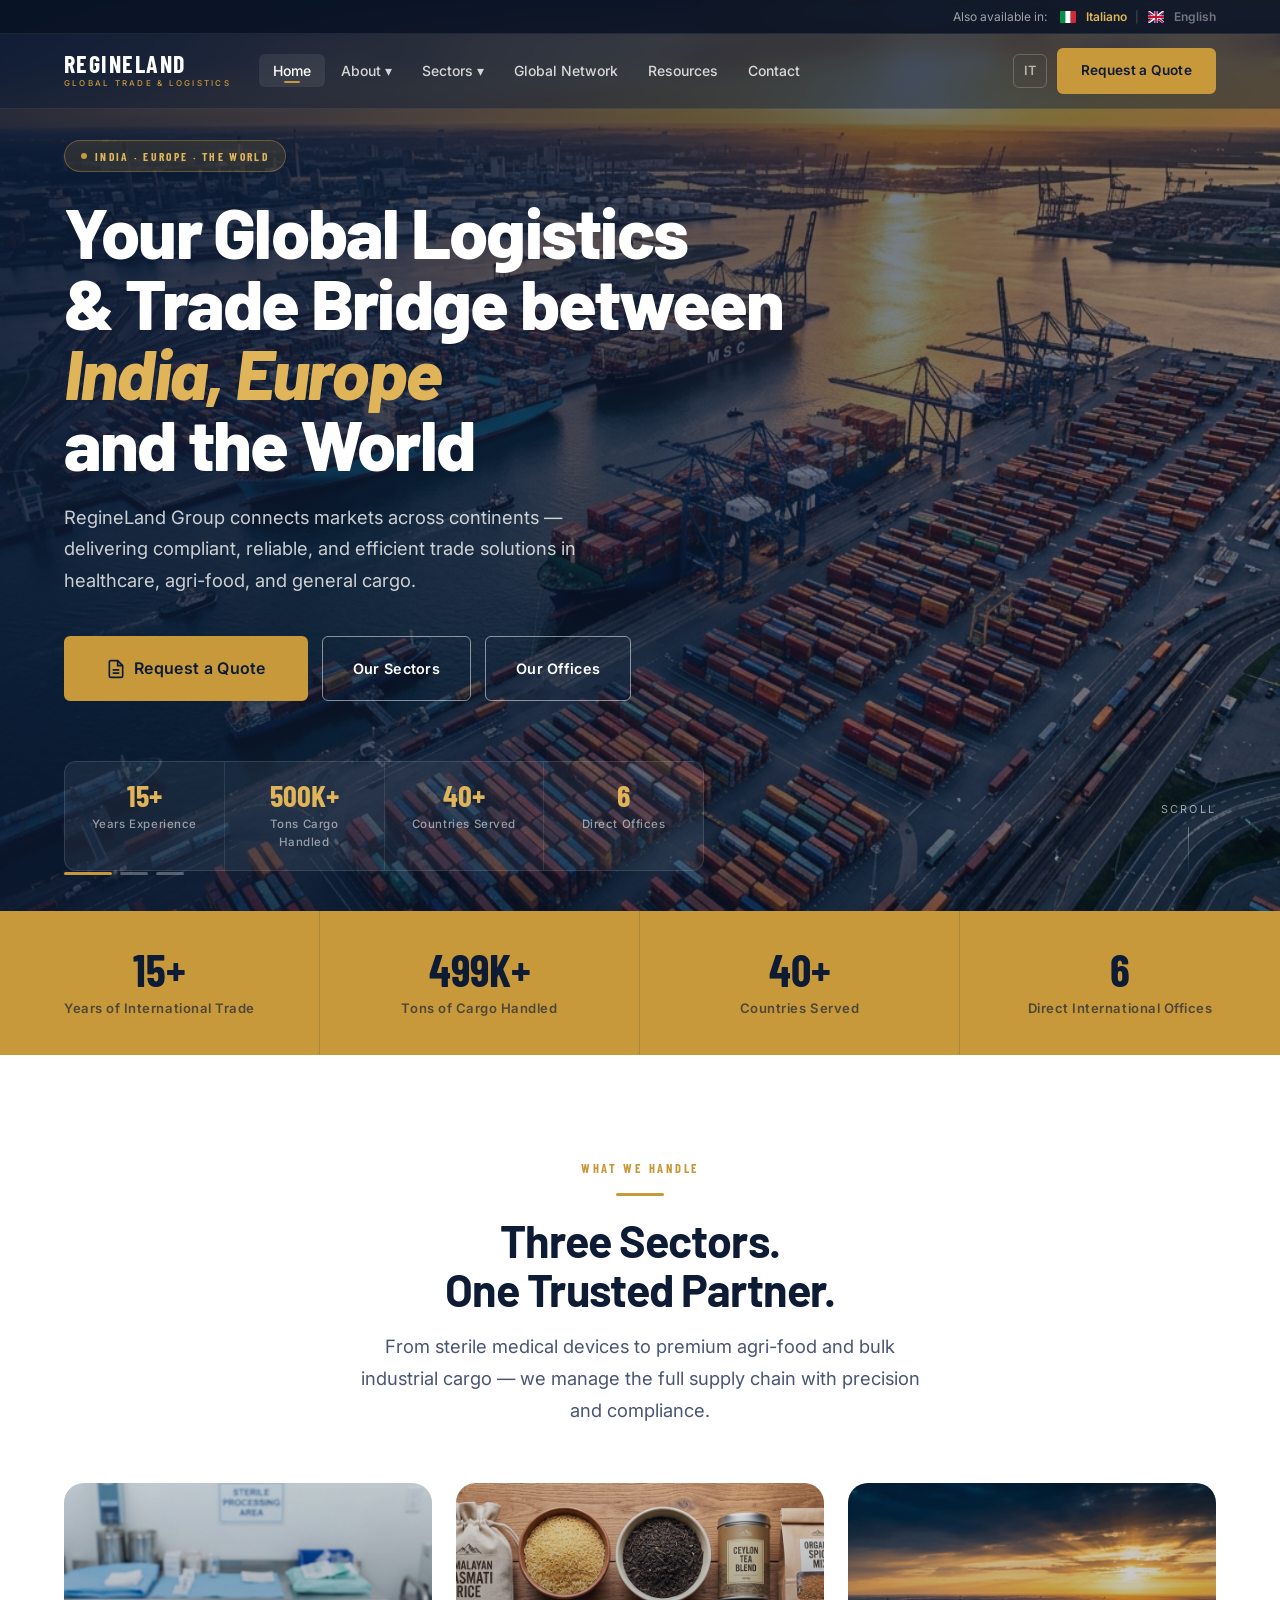
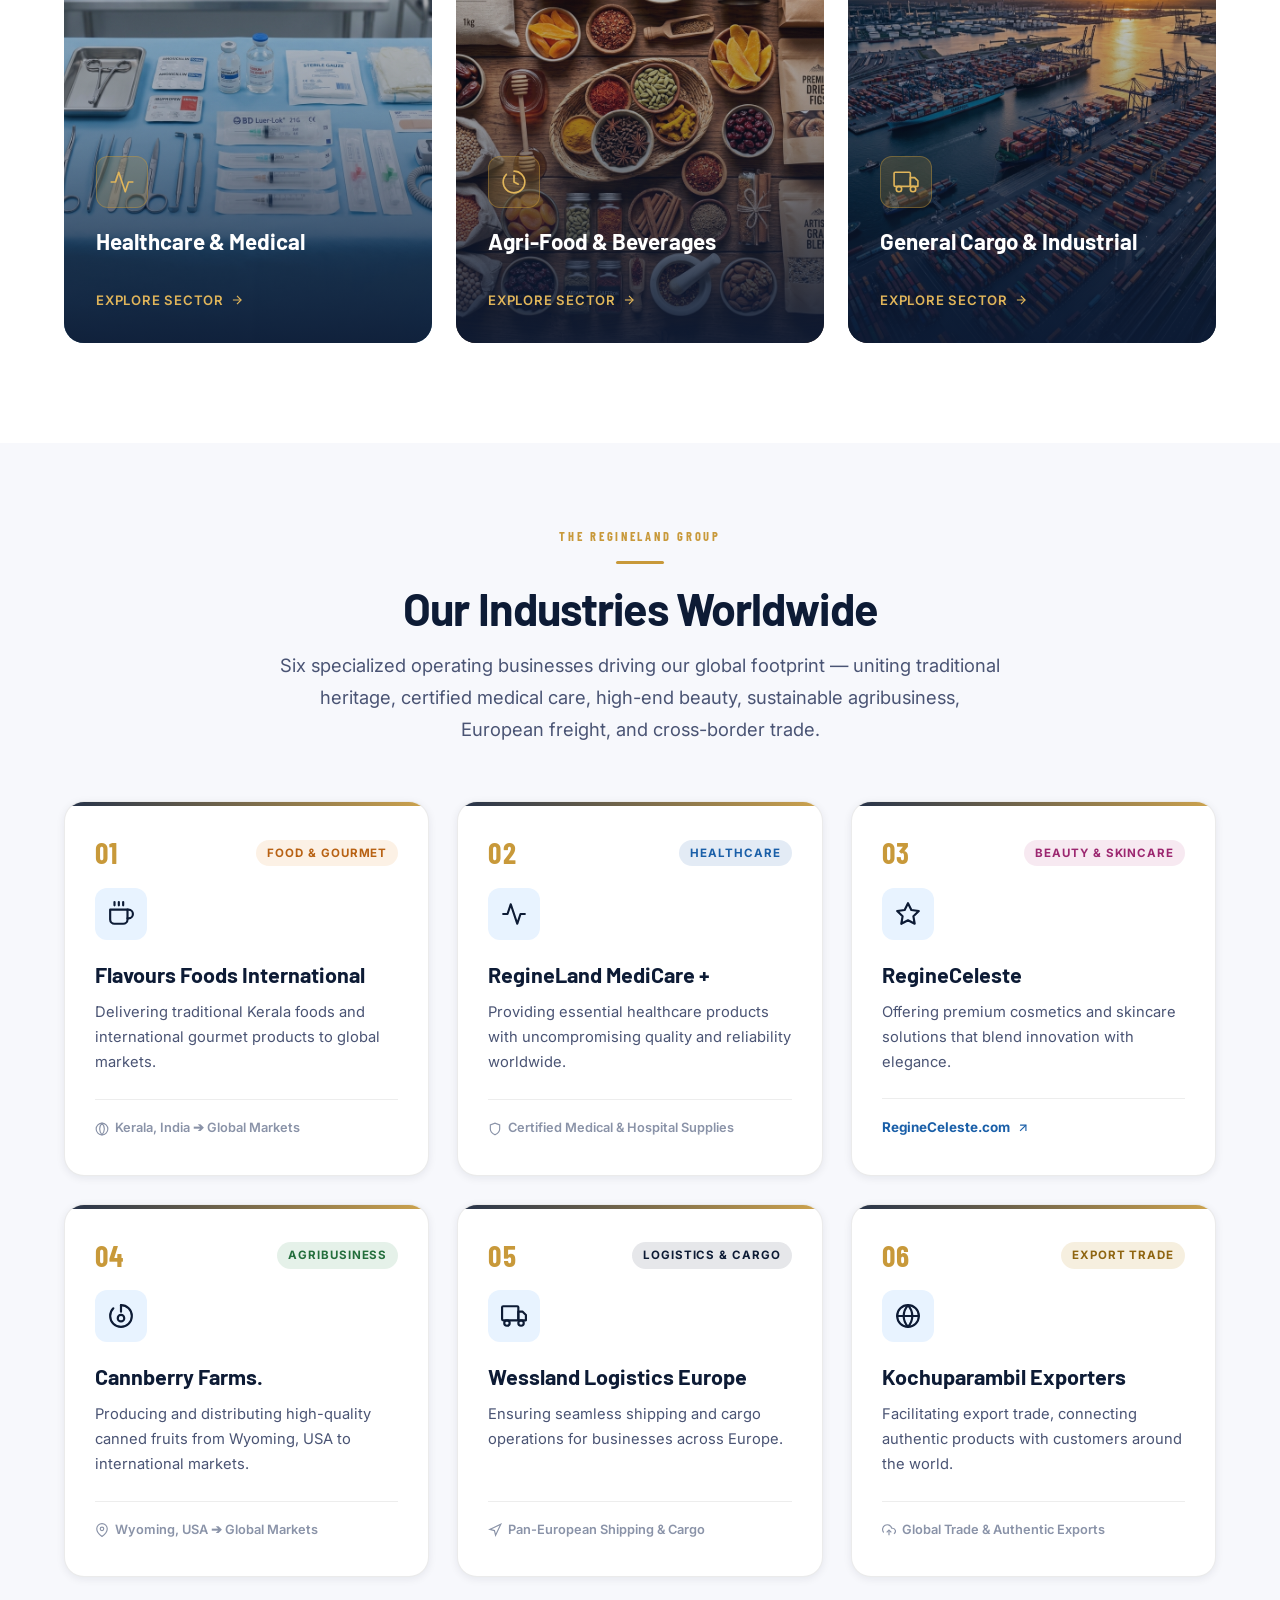
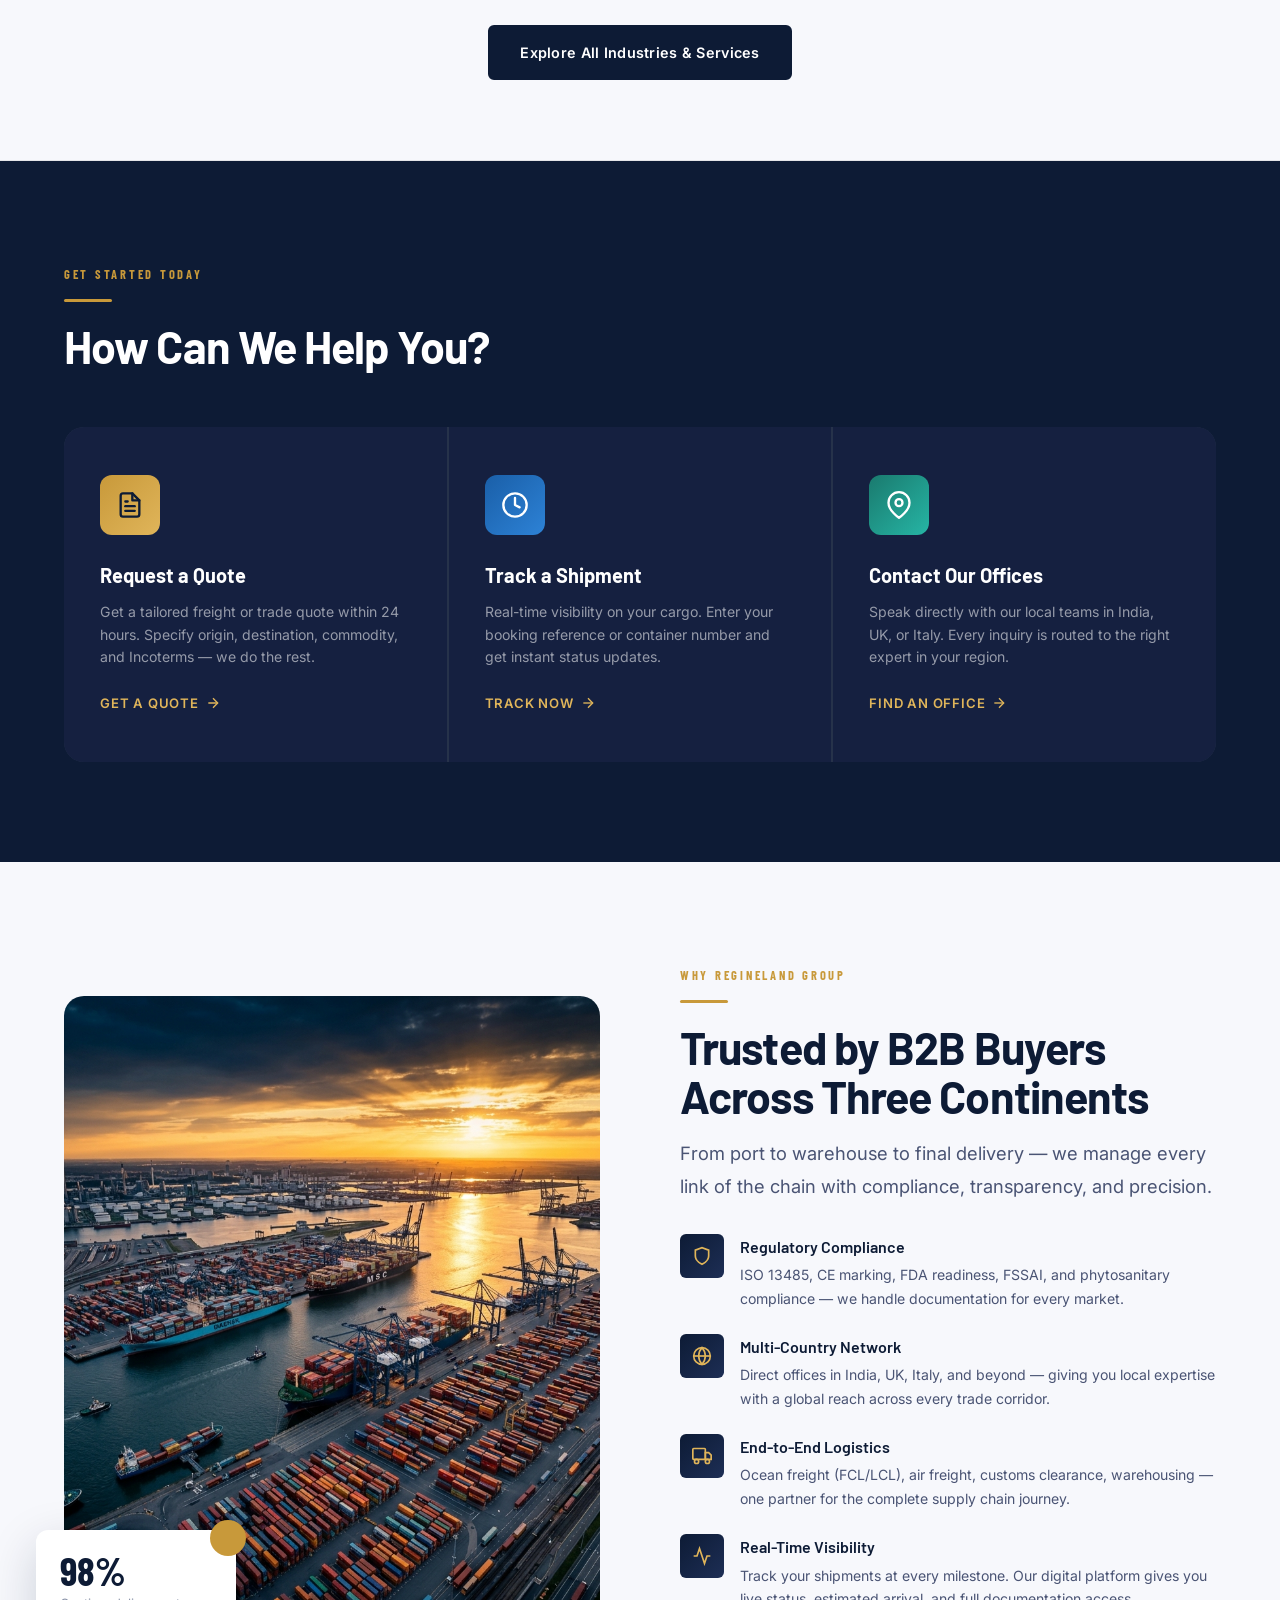
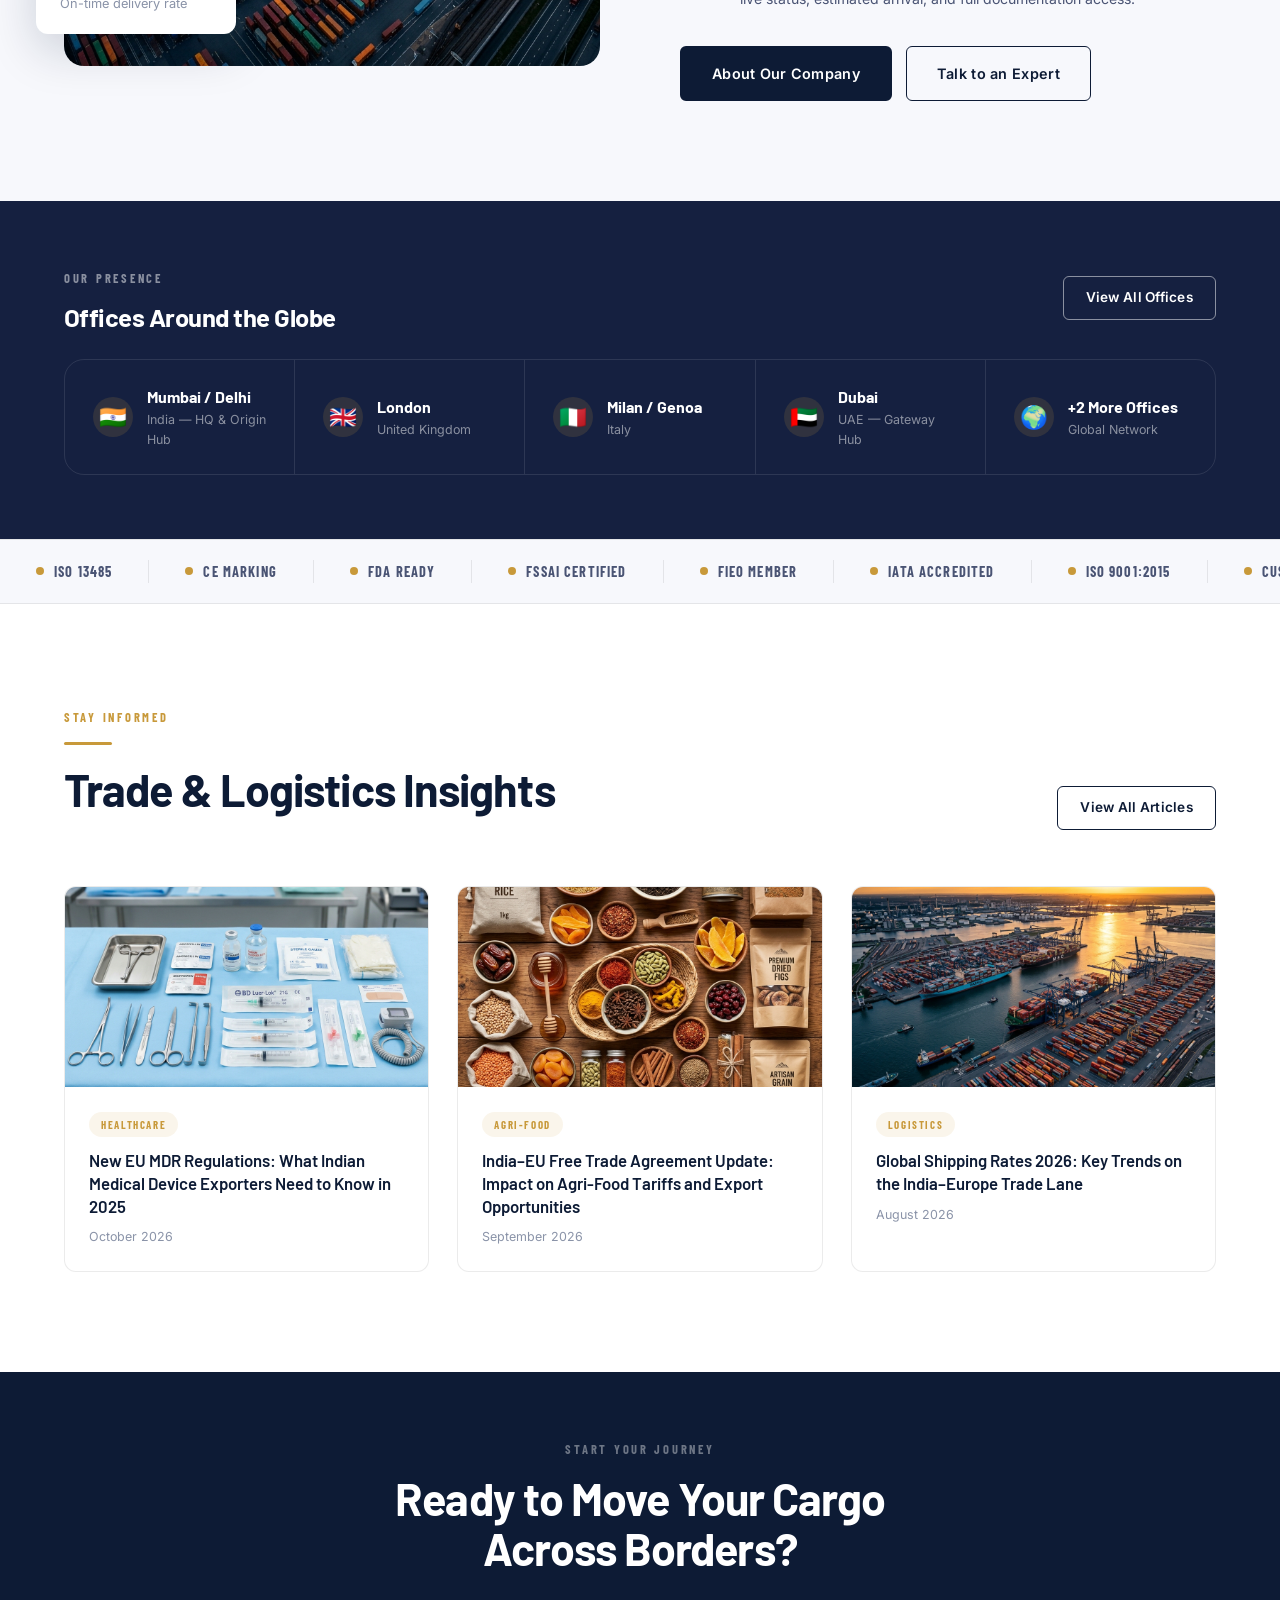
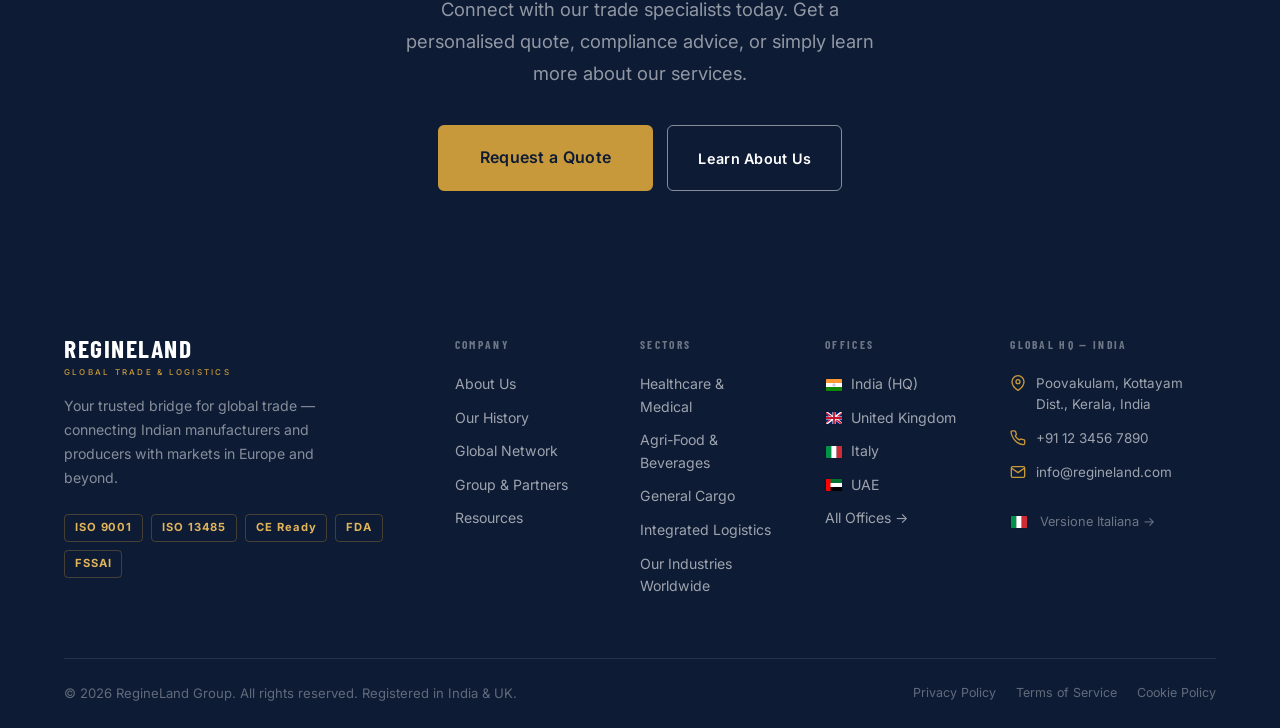
==== commit 089c935d: "feat: add Italian localization files, update navigation dropdowns, and expand group ecosystem sectio" ====
--- a/index.html
+++ b/index.html
@@ -1,12 +1,15 @@
 <!DOCTYPE html>
 <html lang="en" itemscope itemtype="http://schema.org/WebPage">
+
 <head>
   <meta charset="utf-8">
   <meta name="viewport" content="width=device-width, initial-scale=1">
   <meta http-equiv="X-UA-Compatible" content="IE=edge">
   <title>RegineLand Group — Global Logistics & Trade | India · Europe · World</title>
-  <meta name="description" content="RegineLand Group is your trusted bridge for global trade — healthcare & medical supplies, agri-food, and general cargo logistics between India, UK, Italy and the world.">
-  <meta name="keywords" content="global logistics, India Europe trade, medical supply chain, agri food export, cargo logistics, international freight, healthcare logistics India">
+  <meta name="description"
+    content="RegineLand Group is your trusted bridge for global trade — healthcare & medical supplies, agri-food, and general cargo logistics between India, UK, Italy and the world.">
+  <meta name="keywords"
+    content="global logistics, India Europe trade, medical supply chain, agri food export, cargo logistics, international freight, healthcare logistics India">
   <meta property="og:title" content="RegineLand Group — Global Logistics & Trade">
   <meta property="og:description" content="Your Global Logistics & Trade Bridge between India, Europe, and the World.">
   <meta property="og:type" content="website">
@@ -16,31 +19,48 @@
   <link rel="alternate" hreflang="it" href="https://www.regineland.com/it/">
   <link rel="preconnect" href="https://fonts.googleapis.com">
   <link rel="preconnect" href="https://fonts.gstatic.com" crossorigin>
-  <link href="https://fonts.googleapis.com/css2?family=Barlow:ital,wght@0,300;0,400;0,600;0,700;0,800;1,700&family=Barlow+Condensed:wght@600;700;800&family=Inter:wght@300;400;500;600;700&family=Playfair+Display:ital,wght@0,700;1,400&display=swap" rel="stylesheet">
+  <link
+    href="https://fonts.googleapis.com/css2?family=Barlow:ital,wght@0,300;0,400;0,600;0,700;0,800;1,700&family=Barlow+Condensed:wght@600;700;800&family=Inter:wght@300;400;500;600;700&family=Playfair+Display:ital,wght@0,700;1,400&display=swap"
+    rel="stylesheet">
   <link rel="stylesheet" href="style.css">
 </head>
+
 <body>
 
-  <!-- Language Bar -->
-  <div class="lang-banner" id="lang-banner" role="navigation" aria-label="Language selection">
-    <span>Also available in:</span>
-    <a href="it/index.html" id="lang-it" hreflang="it">🇮🇹 Italiano</a>
-    <a href="#" id="lang-en" style="color:rgba(255,255,255,0.4);cursor:default;">🇬🇧 English</a>
-  </div>
-
-  <!-- ============ NAVIGATION ============ -->
-  <header class="site-header transparent" id="site-header">
+  <!-- ============ SITE HEADER ============ -->
+  <header class="site-header transparent transparent-nav" id="site-header" data-transparent="true">
+    <!-- Language Bar -->
+    <div class="lang-banner" id="lang-banner" role="navigation" aria-label="Language selection">
+      <div class="lang-banner-inner">
+        <span class="lang-banner-label">Also available in:</span>
+        <div class="lang-banner-links">
+          <a href="it/index.html" id="lang-it" hreflang="it" class="lang-link"><svg class="flag-icon"
+              viewBox="0 0 640 480" width="16" height="12" aria-hidden="true">
+              <rect width="213.3" height="480" fill="#009246" />
+              <rect x="213.3" width="213.3" height="480" fill="#fff" />
+              <rect x="426.7" width="213.3" height="480" fill="#ce2b37" />
+            </svg>Italiano</a>
+          <span class="lang-divider" aria-hidden="true">|</span>
+          <a href="#" id="lang-en" class="lang-link active" aria-current="page"><svg class="flag-icon"
+              viewBox="0 0 640 480" width="16" height="12" aria-hidden="true">
+              <path fill="#012169" d="M0 0h640v480H0z" />
+              <path fill="#fff"
+                d="m75 0 245 180L565 0h75v60L435 240l205 180v60h-75L320 300 75 480H0v-60l205-180L0 60V0h75z" />
+              <path fill="#c8102e"
+                d="m424 288 216 156v36h-48L376 324l48-36zM640 0v12L420 180l48 36L640 48V0zM0 480v-12l220-168-48-36L0 432v48zm0-480 264 192-48 36L0 72V0z" />
+              <path fill="#fff" d="M260 0h120v480H260zM0 180h640v120H0z" />
+              <path fill="#c8102e" d="M284 0h72v480h-72zM0 204h640v72H0z" />
+            </svg>English</a>
+        </div>
+      </div>
+    </div>
+
+    <!-- Main Navigation -->
     <nav class="navbar" id="navbar" aria-label="Main navigation">
       <a href="index.html" class="nav-logo" id="nav-logo" aria-label="RegineLand Group — Home">
         <span class="logo-main">RegineLand</span>
         <span class="logo-tagline">Global Trade &amp; Logistics</span>
       </a>
-
-      <button class="nav-toggle" id="nav-toggle" aria-label="Open menu" aria-expanded="false" aria-controls="nav-menu">
-        <span class="hamburger-line"></span>
-        <span class="hamburger-line"></span>
-        <span class="hamburger-line"></span>
-      </button>
 
       <ul class="nav-menu" id="nav-menu" role="list">
         <li><a href="index.html" class="nav-link active" id="nav-home">Home</a></li>
@@ -61,6 +81,7 @@
             <a href="sectors.html#agrifood" id="nav-agrifood">🌾 Agri-Food &amp; Beverages</a>
             <a href="sectors.html#cargo" id="nav-cargo">📦 General Cargo &amp; Industrial</a>
             <a href="sectors.html#logistics" id="nav-logistics-link">🚢 Integrated Logistics</a>
+            <a href="sectors.html#industries" id="nav-industries">🌐 Our Industries Worldwide</a>
           </div>
         </li>
         <li><a href="network.html" class="nav-link" id="nav-network">Global Network</a></li>
@@ -72,6 +93,12 @@
         <a href="it/index.html" class="nav-lang" id="nav-lang-it" hreflang="it" title="Versione Italiana">IT</a>
         <a href="contact.html#quote" class="btn btn-gold btn-sm" id="nav-cta">Request a Quote</a>
       </div>
+
+      <button class="nav-toggle" id="nav-toggle" aria-label="Open menu" aria-expanded="false" aria-controls="nav-menu">
+        <span class="hamburger-line"></span>
+        <span class="hamburger-line"></span>
+        <span class="hamburger-line"></span>
+      </button>
     </nav>
   </header>
 
@@ -81,9 +108,12 @@
     <section class="hero" id="hero" aria-label="Hero — Global Logistics & Trade">
 
       <!-- Slides -->
-      <div class="hero-slide active" id="hero-slide-1" style="background-image: url('assets/hero_logistics.png');" aria-hidden="true"></div>
-      <div class="hero-slide" id="hero-slide-2" style="background-image: url('assets/hero_medical.png');" aria-hidden="true"></div>
-      <div class="hero-slide" id="hero-slide-3" style="background-image: url('assets/hero_food_agri.png');" aria-hidden="true"></div>
+      <div class="hero-slide active" id="hero-slide-1" style="background-image: url('assets/hero_logistics.png');"
+        aria-hidden="true"></div>
+      <div class="hero-slide" id="hero-slide-2" style="background-image: url('assets/hero_medical.png');"
+        aria-hidden="true"></div>
+      <div class="hero-slide" id="hero-slide-3" style="background-image: url('assets/hero_food_agri.png');"
+        aria-hidden="true"></div>
 
       <!-- Content -->
       <div class="hero-content">
@@ -97,11 +127,18 @@
             <em class="hero-title-accent">India, Europe</em><br>and the World
           </h1>
           <p class="hero-subtitle" id="hero-subtitle">
-            RegineLand Group connects markets across continents — delivering compliant, reliable, and efficient trade solutions in healthcare, agri-food, and general cargo.
+            RegineLand Group connects markets across continents — delivering compliant, reliable, and efficient trade
+            solutions in healthcare, agri-food, and general cargo.
           </p>
           <div class="hero-actions" id="hero-actions">
             <a href="contact.html#quote" class="btn btn-gold btn-lg" id="hero-cta-quote">
-              <svg xmlns="http://www.w3.org/2000/svg" viewBox="0 0 24 24" fill="none" stroke="currentColor" stroke-width="2" class="btn-icon"><path d="M14 2H6a2 2 0 0 0-2 2v16a2 2 0 0 0 2 2h12a2 2 0 0 0 2-2V8z"/><polyline points="14 2 14 8 20 8"/><line x1="16" y1="13" x2="8" y2="13"/><line x1="16" y1="17" x2="8" y2="17"/></svg>
+              <svg xmlns="http://www.w3.org/2000/svg" viewBox="0 0 24 24" fill="none" stroke="currentColor"
+                stroke-width="2" class="btn-icon">
+                <path d="M14 2H6a2 2 0 0 0-2 2v16a2 2 0 0 0 2 2h12a2 2 0 0 0 2-2V8z" />
+                <polyline points="14 2 14 8 20 8" />
+                <line x1="16" y1="13" x2="8" y2="13" />
+                <line x1="16" y1="17" x2="8" y2="17" />
+              </svg>
               Request a Quote
             </a>
             <a href="sectors.html" class="btn btn-outline-white" id="hero-cta-sectors">Our Sectors</a>
@@ -131,9 +168,12 @@
 
       <!-- Slider controls -->
       <div class="hero-controls" id="hero-controls" role="tablist" aria-label="Hero slideshow">
-        <button class="hero-dot active" id="hero-dot-1" role="tab" aria-selected="true" aria-label="Slide 1: Ports &amp; Logistics"></button>
-        <button class="hero-dot" id="hero-dot-2" role="tab" aria-selected="false" aria-label="Slide 2: Healthcare &amp; Medical"></button>
-        <button class="hero-dot" id="hero-dot-3" role="tab" aria-selected="false" aria-label="Slide 3: Agri-Food &amp; Beverages"></button>
+        <button class="hero-dot active" id="hero-dot-1" role="tab" aria-selected="true"
+          aria-label="Slide 1: Ports &amp; Logistics"></button>
+        <button class="hero-dot" id="hero-dot-2" role="tab" aria-selected="false"
+          aria-label="Slide 2: Healthcare &amp; Medical"></button>
+        <button class="hero-dot" id="hero-dot-3" role="tab" aria-selected="false"
+          aria-label="Slide 3: Agri-Food &amp; Beverages"></button>
       </div>
 
       <!-- Scroll cue -->
@@ -172,61 +212,227 @@
           <span class="eyebrow">What We Handle</span>
           <div class="divider divider-center" aria-hidden="true"></div>
           <h2 class="section-title" id="sectors-heading">Three Sectors.<br>One Trusted Partner.</h2>
-          <p class="lead">From sterile medical devices to premium agri-food and bulk industrial cargo — we manage the full supply chain with precision and compliance.</p>
+          <p class="lead">From sterile medical devices to premium agri-food and bulk industrial cargo — we manage the
+            full supply chain with precision and compliance.</p>
         </div>
 
         <div class="sectors-grid" id="sectors-main-grid">
 
           <!-- Healthcare -->
           <article class="sector-card reveal" id="sector-healthcare-card">
-            <div class="sector-card-img" style="background-image: url('assets/hero_medical.png');" aria-hidden="true"></div>
+            <div class="sector-card-img" style="background-image: url('assets/hero_medical.png');" aria-hidden="true">
+            </div>
             <div class="sector-card-overlay" aria-hidden="true"></div>
             <div class="sector-card-body">
               <div class="sector-card-icon" aria-hidden="true">
-                <svg xmlns="http://www.w3.org/2000/svg" viewBox="0 0 24 24" fill="none" stroke="currentColor" stroke-width="1.5" stroke-linecap="round" stroke-linejoin="round"><path d="M22 12h-4l-3 9L9 3l-3 9H2"/></svg>
+                <svg xmlns="http://www.w3.org/2000/svg" viewBox="0 0 24 24" fill="none" stroke="currentColor"
+                  stroke-width="1.5" stroke-linecap="round" stroke-linejoin="round">
+                  <path d="M22 12h-4l-3 9L9 3l-3 9H2" />
+                </svg>
               </div>
               <h2 class="sector-card-name">Healthcare &amp; Medical</h2>
-              <p class="sector-card-desc">ISO-certified medical devices, pharmaceuticals, and hospital consumables sourced from India — CE/FDA compliant supply chains for European markets.</p>
+              <p class="sector-card-desc">ISO-certified medical devices, pharmaceuticals, and hospital consumables
+                sourced from India — CE/FDA compliant supply chains for European markets.</p>
               <a href="sectors.html#healthcare" class="sector-card-link" id="sector-link-healthcare">
                 Explore Sector
-                <svg xmlns="http://www.w3.org/2000/svg" viewBox="0 0 24 24" fill="none" stroke="currentColor" stroke-width="2"><line x1="5" y1="12" x2="19" y2="12"/><polyline points="12 5 19 12 12 19"/></svg>
+                <svg xmlns="http://www.w3.org/2000/svg" viewBox="0 0 24 24" fill="none" stroke="currentColor"
+                  stroke-width="2">
+                  <line x1="5" y1="12" x2="19" y2="12" />
+                  <polyline points="12 5 19 12 12 19" />
+                </svg>
               </a>
             </div>
           </article>
 
           <!-- Agri-Food -->
           <article class="sector-card reveal d1" id="sector-agrifood-card">
-            <div class="sector-card-img" style="background-image: url('assets/hero_food_agri.png');" aria-hidden="true"></div>
+            <div class="sector-card-img" style="background-image: url('assets/hero_food_agri.png');" aria-hidden="true">
+            </div>
             <div class="sector-card-overlay" aria-hidden="true"></div>
             <div class="sector-card-body">
               <div class="sector-card-icon" aria-hidden="true">
-                <svg xmlns="http://www.w3.org/2000/svg" viewBox="0 0 24 24" fill="none" stroke="currentColor" stroke-width="1.5" stroke-linecap="round" stroke-linejoin="round"><path d="M12 2a10 10 0 0 1 10 10c0 5.52-4.48 10-10 10S2 17.52 2 12c0-2.76 1.12-5.26 2.93-7.07"/><path d="M12 6v6l4 2"/></svg>
+                <svg xmlns="http://www.w3.org/2000/svg" viewBox="0 0 24 24" fill="none" stroke="currentColor"
+                  stroke-width="1.5" stroke-linecap="round" stroke-linejoin="round">
+                  <path d="M12 2a10 10 0 0 1 10 10c0 5.52-4.48 10-10 10S2 17.52 2 12c0-2.76 1.12-5.26 2.93-7.07" />
+                  <path d="M12 6v6l4 2" />
+                </svg>
               </div>
               <h2 class="sector-card-name">Agri-Food &amp; Beverages</h2>
-              <p class="sector-card-desc">Premium Indian spices, basmati rice, tea, pulses, and processed food exports to European retail and distribution networks — full cold-chain &amp; phytosanitary compliance.</p>
+              <p class="sector-card-desc">Premium Indian spices, basmati rice, tea, pulses, and processed food exports
+                to European retail and distribution networks — full cold-chain &amp; phytosanitary compliance.</p>
               <a href="sectors.html#agrifood" class="sector-card-link" id="sector-link-agrifood">
                 Explore Sector
-                <svg xmlns="http://www.w3.org/2000/svg" viewBox="0 0 24 24" fill="none" stroke="currentColor" stroke-width="2"><line x1="5" y1="12" x2="19" y2="12"/><polyline points="12 5 19 12 12 19"/></svg>
+                <svg xmlns="http://www.w3.org/2000/svg" viewBox="0 0 24 24" fill="none" stroke="currentColor"
+                  stroke-width="2">
+                  <line x1="5" y1="12" x2="19" y2="12" />
+                  <polyline points="12 5 19 12 12 19" />
+                </svg>
               </a>
             </div>
           </article>
 
           <!-- General Cargo -->
           <article class="sector-card reveal d2" id="sector-cargo-card">
-            <div class="sector-card-img" style="background-image: url('assets/hero_logistics.png');" aria-hidden="true"></div>
+            <div class="sector-card-img" style="background-image: url('assets/hero_logistics.png');" aria-hidden="true">
+            </div>
             <div class="sector-card-overlay" aria-hidden="true"></div>
             <div class="sector-card-body">
               <div class="sector-card-icon" aria-hidden="true">
-                <svg xmlns="http://www.w3.org/2000/svg" viewBox="0 0 24 24" fill="none" stroke="currentColor" stroke-width="1.5" stroke-linecap="round" stroke-linejoin="round"><rect x="1" y="3" width="15" height="13" rx="1"/><path d="M16 8h4l3 3v5h-7V8z"/><circle cx="5.5" cy="18.5" r="2.5"/><circle cx="18.5" cy="18.5" r="2.5"/></svg>
+                <svg xmlns="http://www.w3.org/2000/svg" viewBox="0 0 24 24" fill="none" stroke="currentColor"
+                  stroke-width="1.5" stroke-linecap="round" stroke-linejoin="round">
+                  <rect x="1" y="3" width="15" height="13" rx="1" />
+                  <path d="M16 8h4l3 3v5h-7V8z" />
+                  <circle cx="5.5" cy="18.5" r="2.5" />
+                  <circle cx="18.5" cy="18.5" r="2.5" />
+                </svg>
               </div>
               <h2 class="sector-card-name">General Cargo &amp; Industrial</h2>
-              <p class="sector-card-desc">FCL/LCL ocean freight, air cargo, customs clearance, and warehousing for industrial goods, textiles, machinery, and manufacturing components.</p>
+              <p class="sector-card-desc">FCL/LCL ocean freight, air cargo, customs clearance, and warehousing for
+                industrial goods, textiles, machinery, and manufacturing components.</p>
               <a href="sectors.html#cargo" class="sector-card-link" id="sector-link-cargo">
                 Explore Sector
-                <svg xmlns="http://www.w3.org/2000/svg" viewBox="0 0 24 24" fill="none" stroke="currentColor" stroke-width="2"><line x1="5" y1="12" x2="19" y2="12"/><polyline points="12 5 19 12 12 19"/></svg>
+                <svg xmlns="http://www.w3.org/2000/svg" viewBox="0 0 24 24" fill="none" stroke="currentColor"
+                  stroke-width="2">
+                  <line x1="5" y1="12" x2="19" y2="12" />
+                  <polyline points="12 5 19 12 12 19" />
+                </svg>
               </a>
             </div>
           </article>
+        </div>
+      </div>
+    </section>
+
+    <!-- ============ OUR INDUSTRIES WORLDWIDE ============ -->
+    <section class="section industries-section" id="industries" aria-labelledby="industries-heading">
+      <div class="container">
+        <div class="section-header centered reveal" id="industries-header">
+          <span class="eyebrow">The RegineLand Group</span>
+          <div class="divider divider-center" aria-hidden="true"></div>
+          <h2 class="section-title" id="industries-heading">Our Industries Worldwide</h2>
+          <p class="lead" style="max-width: 720px; margin: 0 auto;">Six specialized operating businesses driving our global footprint — uniting traditional heritage, certified medical care, high-end beauty, sustainable agribusiness, European freight, and cross-border trade.</p>
+        </div>
+
+        <div class="industries-grid" id="industries-grid">
+
+          <!-- 01 Flavours Foods International -->
+          <article class="industry-card reveal" id="industry-01">
+            <div class="industry-card-top">
+              <span class="industry-num">01</span>
+              <span class="industry-badge badge-food">Food &amp; Gourmet</span>
+            </div>
+            <div class="industry-card-icon" aria-hidden="true">
+              <svg xmlns="http://www.w3.org/2000/svg" viewBox="0 0 24 24" fill="none" stroke="currentColor" stroke-width="2" stroke-linecap="round" stroke-linejoin="round"><path d="M18 8h1a4 4 0 0 1 0 8h-1"/><path d="M2 8h16v9a4 4 0 0 1-4 4H6a4 4 0 0 1-4-4V8z"/><line x1="6" y1="1" x2="6" y2="4"/><line x1="10" y1="1" x2="10" y2="4"/><line x1="14" y1="1" x2="14" y2="4"/></svg>
+            </div>
+            <h3 class="industry-name">Flavours Foods International</h3>
+            <p class="industry-desc">Delivering traditional Kerala foods and international gourmet products to global markets.</p>
+            <div class="industry-footer">
+              <span class="industry-scope">
+                <svg xmlns="http://www.w3.org/2000/svg" viewBox="0 0 24 24" fill="none" stroke="currentColor" stroke-width="2" width="14" height="14"><circle cx="12" cy="12" r="10"/><path d="M12 2a15.3 15.3 0 0 1 4 10 15.3 15.3 0 0 1-4 10 15.3 15.3 0 0 1-4-10 15.3 15.3 0 0 1 4-10z"/></svg>
+                Kerala, India ➔ Global Markets
+              </span>
+            </div>
+          </article>
+
+          <!-- 02 RegineLand MediCare + -->
+          <article class="industry-card reveal d1" id="industry-02">
+            <div class="industry-card-top">
+              <span class="industry-num">02</span>
+              <span class="industry-badge badge-healthcare">Healthcare</span>
+            </div>
+            <div class="industry-card-icon" aria-hidden="true">
+              <svg xmlns="http://www.w3.org/2000/svg" viewBox="0 0 24 24" fill="none" stroke="currentColor" stroke-width="2" stroke-linecap="round" stroke-linejoin="round"><path d="M22 12h-4l-3 9L9 3l-3 9H2"/></svg>
+            </div>
+            <h3 class="industry-name">RegineLand MediCare +</h3>
+            <p class="industry-desc">Providing essential healthcare products with uncompromising quality and reliability worldwide.</p>
+            <div class="industry-footer">
+              <span class="industry-scope">
+                <svg xmlns="http://www.w3.org/2000/svg" viewBox="0 0 24 24" fill="none" stroke="currentColor" stroke-width="2" width="14" height="14"><path d="M12 22s8-4 8-10V5l-8-3-8 3v7c0 6 8 10 8 10z"/></svg>
+                Certified Medical &amp; Hospital Supplies
+              </span>
+            </div>
+          </article>
+
+          <!-- 03 RegineCeleste -->
+          <article class="industry-card reveal d2" id="industry-03">
+            <div class="industry-card-top">
+              <span class="industry-num">03</span>
+              <span class="industry-badge badge-beauty">Beauty &amp; Skincare</span>
+            </div>
+            <div class="industry-card-icon" aria-hidden="true">
+              <svg xmlns="http://www.w3.org/2000/svg" viewBox="0 0 24 24" fill="none" stroke="currentColor" stroke-width="2" stroke-linecap="round" stroke-linejoin="round"><polygon points="12 2 15.09 8.26 22 9.27 17 14.14 18.18 21.02 12 17.77 5.82 21.02 7 14.14 2 9.27 8.91 8.26 12 2"/></svg>
+            </div>
+            <h3 class="industry-name">RegineCeleste</h3>
+            <p class="industry-desc">Offering premium cosmetics and skincare solutions that blend innovation with elegance.</p>
+            <div class="industry-footer">
+              <a href="https://regineceleste.com/" target="_blank" rel="noopener noreferrer" class="industry-link" id="index-link-regineceleste">
+                RegineCeleste.com
+                <svg xmlns="http://www.w3.org/2000/svg" viewBox="0 0 24 24" fill="none" stroke="currentColor" stroke-width="2" width="14" height="14"><line x1="7" y1="17" x2="17" y2="7"/><polyline points="7 7 17 7 17 17"/></svg>
+              </a>
+            </div>
+          </article>
+
+          <!-- 04 Cannberry Farms. -->
+          <article class="industry-card reveal" id="industry-04">
+            <div class="industry-card-top">
+              <span class="industry-num">04</span>
+              <span class="industry-badge badge-agri">Agribusiness</span>
+            </div>
+            <div class="industry-card-icon" aria-hidden="true">
+              <svg xmlns="http://www.w3.org/2000/svg" viewBox="0 0 24 24" fill="none" stroke="currentColor" stroke-width="2" stroke-linecap="round" stroke-linejoin="round"><path d="M12 2a10 10 0 0 1 10 10c0 5.52-4.48 10-10 10S2 17.52 2 12c0-2.76 1.12-5.26 2.93-7.07"/><path d="M12 2v6"/><circle cx="12" cy="14" r="3"/></svg>
+            </div>
+            <h3 class="industry-name">Cannberry Farms.</h3>
+            <p class="industry-desc">Producing and distributing high-quality canned fruits from Wyoming, USA to international markets.</p>
+            <div class="industry-footer">
+              <span class="industry-scope">
+                <svg xmlns="http://www.w3.org/2000/svg" viewBox="0 0 24 24" fill="none" stroke="currentColor" stroke-width="2" width="14" height="14"><path d="M21 10c0 7-9 13-9 13s-9-6-9-13a9 9 0 0 1 18 0z"/><circle cx="12" cy="10" r="3"/></svg>
+                Wyoming, USA ➔ Global Markets
+              </span>
+            </div>
+          </article>
+
+          <!-- 05 Wessland Logistics Europe -->
+          <article class="industry-card reveal d1" id="industry-05">
+            <div class="industry-card-top">
+              <span class="industry-num">05</span>
+              <span class="industry-badge badge-logistics">Logistics &amp; Cargo</span>
+            </div>
+            <div class="industry-card-icon" aria-hidden="true">
+              <svg xmlns="http://www.w3.org/2000/svg" viewBox="0 0 24 24" fill="none" stroke="currentColor" stroke-width="2" stroke-linecap="round" stroke-linejoin="round"><rect x="1" y="3" width="15" height="13" rx="1"/><path d="M16 8h4l3 3v5h-7V8z"/><circle cx="5.5" cy="18.5" r="2.5"/><circle cx="18.5" cy="18.5" r="2.5"/></svg>
+            </div>
+            <h3 class="industry-name">Wessland Logistics Europe</h3>
+            <p class="industry-desc">Ensuring seamless shipping and cargo operations for businesses across Europe.</p>
+            <div class="industry-footer">
+              <span class="industry-scope">
+                <svg xmlns="http://www.w3.org/2000/svg" viewBox="0 0 24 24" fill="none" stroke="currentColor" stroke-width="2" width="14" height="14"><polygon points="3 11 22 2 13 21 11 13 3 11"/></svg>
+                Pan-European Shipping &amp; Cargo
+              </span>
+            </div>
+          </article>
+
+          <!-- 06 Kochuparambil Exporters -->
+          <article class="industry-card reveal d2" id="industry-06">
+            <div class="industry-card-top">
+              <span class="industry-num">06</span>
+              <span class="industry-badge badge-trade">Export Trade</span>
+            </div>
+            <div class="industry-card-icon" aria-hidden="true">
+              <svg xmlns="http://www.w3.org/2000/svg" viewBox="0 0 24 24" fill="none" stroke="currentColor" stroke-width="2" stroke-linecap="round" stroke-linejoin="round"><circle cx="12" cy="12" r="10"/><line x1="2" y1="12" x2="22" y2="12"/><path d="M12 2a15.3 15.3 0 0 1 4 10 15.3 15.3 0 0 1-4 10 15.3 15.3 0 0 1-4-10 15.3 15.3 0 0 1 4-10z"/></svg>
+            </div>
+            <h3 class="industry-name">Kochuparambil Exporters</h3>
+            <p class="industry-desc">Facilitating export trade, connecting authentic products with customers around the world.</p>
+            <div class="industry-footer">
+              <span class="industry-scope">
+                <svg xmlns="http://www.w3.org/2000/svg" viewBox="0 0 24 24" fill="none" stroke="currentColor" stroke-width="2" width="14" height="14"><polyline points="16 16 12 12 8 16"/><line x1="12" y1="12" x2="12" y2="21"/><path d="M20.39 18.39A5 5 0 0 0 18 9h-1.26A8 8 0 1 0 3 16.3"/></svg>
+                Global Trade &amp; Authentic Exports
+              </span>
+            </div>
+          </article>
+
+        </div>
+
+        <div style="margin-top: 48px; text-align: center;" class="reveal">
+          <a href="sectors.html#industries" class="btn btn-navy" id="index-industries-cta">Explore All Industries &amp; Services</a>
         </div>
       </div>
     </section>
@@ -243,43 +449,75 @@
 
           <a href="contact.html#quote" class="quick-action-card reveal" id="qa-quote">
             <div class="qa-icon qa-icon-gold" aria-hidden="true">
-              <svg xmlns="http://www.w3.org/2000/svg" viewBox="0 0 24 24" fill="none" stroke="currentColor" stroke-width="2" stroke-linecap="round" stroke-linejoin="round"><path d="M14 2H6a2 2 0 0 0-2 2v16a2 2 0 0 0 2 2h12a2 2 0 0 0 2-2V8z"/><polyline points="14 2 14 8 20 8"/><line x1="16" y1="13" x2="8" y2="13"/><line x1="16" y1="17" x2="8" y2="17"/><polyline points="10 9 9 9 8 9"/></svg>
+              <svg xmlns="http://www.w3.org/2000/svg" viewBox="0 0 24 24" fill="none" stroke="currentColor"
+                stroke-width="2" stroke-linecap="round" stroke-linejoin="round">
+                <path d="M14 2H6a2 2 0 0 0-2 2v16a2 2 0 0 0 2 2h12a2 2 0 0 0 2-2V8z" />
+                <polyline points="14 2 14 8 20 8" />
+                <line x1="16" y1="13" x2="8" y2="13" />
+                <line x1="16" y1="17" x2="8" y2="17" />
+                <polyline points="10 9 9 9 8 9" />
+              </svg>
             </div>
             <h3 class="qa-title">Request a Quote</h3>
-            <p class="qa-desc">Get a tailored freight or trade quote within 24 hours. Specify origin, destination, commodity, and Incoterms — we do the rest.</p>
+            <p class="qa-desc">Get a tailored freight or trade quote within 24 hours. Specify origin, destination,
+              commodity, and Incoterms — we do the rest.</p>
             <span class="qa-arrow">
               Get a Quote
-              <svg xmlns="http://www.w3.org/2000/svg" viewBox="0 0 24 24" fill="none" stroke="currentColor" stroke-width="2"><line x1="5" y1="12" x2="19" y2="12"/><polyline points="12 5 19 12 12 19"/></svg>
+              <svg xmlns="http://www.w3.org/2000/svg" viewBox="0 0 24 24" fill="none" stroke="currentColor"
+                stroke-width="2">
+                <line x1="5" y1="12" x2="19" y2="12" />
+                <polyline points="12 5 19 12 12 19" />
+              </svg>
             </span>
           </a>
 
           <a href="contact.html#track" class="quick-action-card reveal d1" id="qa-track">
             <div class="qa-icon qa-icon-blue" aria-hidden="true">
-              <svg xmlns="http://www.w3.org/2000/svg" viewBox="0 0 24 24" fill="none" stroke="currentColor" stroke-width="2" stroke-linecap="round" stroke-linejoin="round"><circle cx="12" cy="12" r="10"/><polyline points="12 6 12 12 16 14"/></svg>
+              <svg xmlns="http://www.w3.org/2000/svg" viewBox="0 0 24 24" fill="none" stroke="currentColor"
+                stroke-width="2" stroke-linecap="round" stroke-linejoin="round">
+                <circle cx="12" cy="12" r="10" />
+                <polyline points="12 6 12 12 16 14" />
+              </svg>
             </div>
             <h3 class="qa-title">Track a Shipment</h3>
-            <p class="qa-desc">Real-time visibility on your cargo. Enter your booking reference or container number and get instant status updates.</p>
+            <p class="qa-desc">Real-time visibility on your cargo. Enter your booking reference or container number and
+              get instant status updates.</p>
             <span class="qa-arrow">
               Track Now
-              <svg xmlns="http://www.w3.org/2000/svg" viewBox="0 0 24 24" fill="none" stroke="currentColor" stroke-width="2"><line x1="5" y1="12" x2="19" y2="12"/><polyline points="12 5 19 12 12 19"/></svg>
+              <svg xmlns="http://www.w3.org/2000/svg" viewBox="0 0 24 24" fill="none" stroke="currentColor"
+                stroke-width="2">
+                <line x1="5" y1="12" x2="19" y2="12" />
+                <polyline points="12 5 19 12 12 19" />
+              </svg>
             </span>
           </a>
 
           <a href="network.html" class="quick-action-card reveal d2" id="qa-offices">
             <div class="qa-icon qa-icon-teal" aria-hidden="true">
-              <svg xmlns="http://www.w3.org/2000/svg" viewBox="0 0 24 24" fill="none" stroke="currentColor" stroke-width="2" stroke-linecap="round" stroke-linejoin="round"><path d="M21 10c0 7-9 13-9 13s-9-6-9-13a9 9 0 0 1 18 0z"/><circle cx="12" cy="10" r="3"/></svg>
+              <svg xmlns="http://www.w3.org/2000/svg" viewBox="0 0 24 24" fill="none" stroke="currentColor"
+                stroke-width="2" stroke-linecap="round" stroke-linejoin="round">
+                <path d="M21 10c0 7-9 13-9 13s-9-6-9-13a9 9 0 0 1 18 0z" />
+                <circle cx="12" cy="10" r="3" />
+              </svg>
             </div>
             <h3 class="qa-title">Contact Our Offices</h3>
-            <p class="qa-desc">Speak directly with our local teams in India, UK, or Italy. Every inquiry is routed to the right expert in your region.</p>
+            <p class="qa-desc">Speak directly with our local teams in India, UK, or Italy. Every inquiry is routed to
+              the right expert in your region.</p>
             <span class="qa-arrow">
               Find an Office
-              <svg xmlns="http://www.w3.org/2000/svg" viewBox="0 0 24 24" fill="none" stroke="currentColor" stroke-width="2"><line x1="5" y1="12" x2="19" y2="12"/><polyline points="12 5 19 12 12 19"/></svg>
+              <svg xmlns="http://www.w3.org/2000/svg" viewBox="0 0 24 24" fill="none" stroke="currentColor"
+                stroke-width="2">
+                <line x1="5" y1="12" x2="19" y2="12" />
+                <polyline points="12 5 19 12 12 19" />
+              </svg>
             </span>
           </a>
 
         </div>
       </div>
     </section>
+
+
 
     <!-- ============ WHY CHOOSE US ============ -->
     <section class="section why-us" id="why-us" aria-labelledby="why-heading">
@@ -299,43 +537,66 @@
             <span class="eyebrow">Why RegineLand Group</span>
             <div class="divider" aria-hidden="true"></div>
             <h2 class="section-title" id="why-heading">Trusted by B2B Buyers<br>Across Three Continents</h2>
-            <p class="lead" style="margin-bottom: 0;">From port to warehouse to final delivery — we manage every link of the chain with compliance, transparency, and precision.</p>
+            <p class="lead" style="margin-bottom: 0;">From port to warehouse to final delivery — we manage every link of
+              the chain with compliance, transparency, and precision.</p>
 
             <div class="why-list" id="why-list">
               <div class="why-item reveal d1" id="why-item-1">
                 <div class="why-item-icon" aria-hidden="true">
-                  <svg xmlns="http://www.w3.org/2000/svg" viewBox="0 0 24 24" fill="none" stroke="currentColor" stroke-width="2"><path d="M12 22s8-4 8-10V5l-8-3-8 3v7c0 6 8 10 8 10z"/></svg>
+                  <svg xmlns="http://www.w3.org/2000/svg" viewBox="0 0 24 24" fill="none" stroke="currentColor"
+                    stroke-width="2">
+                    <path d="M12 22s8-4 8-10V5l-8-3-8 3v7c0 6 8 10 8 10z" />
+                  </svg>
                 </div>
                 <div>
                   <h3 class="why-item-title">Regulatory Compliance</h3>
-                  <p class="why-item-desc">ISO 13485, CE marking, FDA readiness, FSSAI, and phytosanitary compliance — we handle documentation for every market.</p>
+                  <p class="why-item-desc">ISO 13485, CE marking, FDA readiness, FSSAI, and phytosanitary compliance —
+                    we handle documentation for every market.</p>
                 </div>
               </div>
               <div class="why-item reveal d2" id="why-item-2">
                 <div class="why-item-icon" aria-hidden="true">
-                  <svg xmlns="http://www.w3.org/2000/svg" viewBox="0 0 24 24" fill="none" stroke="currentColor" stroke-width="2"><circle cx="12" cy="12" r="10"/><line x1="2" y1="12" x2="22" y2="12"/><path d="M12 2a15.3 15.3 0 0 1 4 10 15.3 15.3 0 0 1-4 10 15.3 15.3 0 0 1-4-10 15.3 15.3 0 0 1 4-10z"/></svg>
+                  <svg xmlns="http://www.w3.org/2000/svg" viewBox="0 0 24 24" fill="none" stroke="currentColor"
+                    stroke-width="2">
+                    <circle cx="12" cy="12" r="10" />
+                    <line x1="2" y1="12" x2="22" y2="12" />
+                    <path
+                      d="M12 2a15.3 15.3 0 0 1 4 10 15.3 15.3 0 0 1-4 10 15.3 15.3 0 0 1-4-10 15.3 15.3 0 0 1 4-10z" />
+                  </svg>
                 </div>
                 <div>
                   <h3 class="why-item-title">Multi-Country Network</h3>
-                  <p class="why-item-desc">Direct offices in India, UK, Italy, and beyond — giving you local expertise with a global reach across every trade corridor.</p>
+                  <p class="why-item-desc">Direct offices in India, UK, Italy, and beyond — giving you local expertise
+                    with a global reach across every trade corridor.</p>
                 </div>
               </div>
               <div class="why-item reveal d3" id="why-item-3">
                 <div class="why-item-icon" aria-hidden="true">
-                  <svg xmlns="http://www.w3.org/2000/svg" viewBox="0 0 24 24" fill="none" stroke="currentColor" stroke-width="2"><rect x="1" y="3" width="15" height="13" rx="1"/><path d="M16 8h4l3 3v5h-7V8z"/><circle cx="5.5" cy="18.5" r="2.5"/><circle cx="18.5" cy="18.5" r="2.5"/></svg>
+                  <svg xmlns="http://www.w3.org/2000/svg" viewBox="0 0 24 24" fill="none" stroke="currentColor"
+                    stroke-width="2">
+                    <rect x="1" y="3" width="15" height="13" rx="1" />
+                    <path d="M16 8h4l3 3v5h-7V8z" />
+                    <circle cx="5.5" cy="18.5" r="2.5" />
+                    <circle cx="18.5" cy="18.5" r="2.5" />
+                  </svg>
                 </div>
                 <div>
                   <h3 class="why-item-title">End-to-End Logistics</h3>
-                  <p class="why-item-desc">Ocean freight (FCL/LCL), air freight, customs clearance, warehousing — one partner for the complete supply chain journey.</p>
+                  <p class="why-item-desc">Ocean freight (FCL/LCL), air freight, customs clearance, warehousing — one
+                    partner for the complete supply chain journey.</p>
                 </div>
               </div>
               <div class="why-item reveal d4" id="why-item-4">
                 <div class="why-item-icon" aria-hidden="true">
-                  <svg xmlns="http://www.w3.org/2000/svg" viewBox="0 0 24 24" fill="none" stroke="currentColor" stroke-width="2"><polyline points="22 12 18 12 15 21 9 3 6 12 2 12"/></svg>
+                  <svg xmlns="http://www.w3.org/2000/svg" viewBox="0 0 24 24" fill="none" stroke="currentColor"
+                    stroke-width="2">
+                    <polyline points="22 12 18 12 15 21 9 3 6 12 2 12" />
+                  </svg>
                 </div>
                 <div>
                   <h3 class="why-item-title">Real-Time Visibility</h3>
-                  <p class="why-item-desc">Track your shipments at every milestone. Our digital platform gives you live status, estimated arrival, and full documentation access.</p>
+                  <p class="why-item-desc">Track your shipments at every milestone. Our digital platform gives you live
+                    status, estimated arrival, and full documentation access.</p>
                 </div>
               </div>
             </div>
@@ -349,13 +610,17 @@
       </div>
     </section>
 
+
+
     <!-- ============ GLOBAL OFFICES STRIP ============ -->
     <section class="section-sm network-strip" id="network-strip" aria-labelledby="offices-heading">
       <div class="container">
-        <div style="display: flex; align-items: center; justify-content: space-between; margin-bottom: 28px; flex-wrap: gap; gap: 16px;">
+        <div
+          style="display: flex; align-items: center; justify-content: space-between; margin-bottom: 28px; flex-wrap: gap; gap: 16px;">
           <div>
             <span class="eyebrow" style="color: rgba(255,255,255,0.5)">Our Presence</span>
-            <h2 class="section-title section-title-light" id="offices-heading" style="font-size: 1.6rem; margin-bottom: 0;">Offices Around the Globe</h2>
+            <h2 class="section-title section-title-light" id="offices-heading"
+              style="font-size: 1.6rem; margin-bottom: 0;">Offices Around the Globe</h2>
           </div>
           <a href="network.html" class="btn btn-outline-white btn-sm" id="offices-view-all">View All Offices</a>
         </div>
@@ -398,6 +663,8 @@
         </div>
       </div>
     </section>
+
+
 
     <!-- ============ CERTIFICATIONS MARQUEE ============ -->
     <div class="cert-strip" id="cert-strip" role="region" aria-label="Certifications and standards">
@@ -429,7 +696,8 @@
     <!-- ============ LATEST NEWS ============ -->
     <section class="section news-preview" id="news-preview" aria-labelledby="news-heading">
       <div class="container">
-        <div class="section-header" style="display:flex; justify-content:space-between; align-items:flex-end; flex-wrap:wrap; gap:16px;">
+        <div class="section-header"
+          style="display:flex; justify-content:space-between; align-items:flex-end; flex-wrap:wrap; gap:16px;">
           <div>
             <span class="eyebrow">Stay Informed</span>
             <div class="divider" aria-hidden="true"></div>
@@ -442,7 +710,8 @@
             <div class="news-card-img" style="background-image: url('assets/hero_medical.png');"></div>
             <div class="news-card-body">
               <span class="news-tag">Healthcare</span>
-              <h3 class="news-card-title">New EU MDR Regulations: What Indian Medical Device Exporters Need to Know in 2025</h3>
+              <h3 class="news-card-title">New EU MDR Regulations: What Indian Medical Device Exporters Need to Know in
+                2025</h3>
               <p class="news-card-date">October 2026</p>
             </div>
           </article>
@@ -450,7 +719,8 @@
             <div class="news-card-img" style="background-image: url('assets/hero_food_agri.png');"></div>
             <div class="news-card-body">
               <span class="news-tag">Agri-Food</span>
-              <h3 class="news-card-title">India–EU Free Trade Agreement Update: Impact on Agri-Food Tariffs and Export Opportunities</h3>
+              <h3 class="news-card-title">India–EU Free Trade Agreement Update: Impact on Agri-Food Tariffs and Export
+                Opportunities</h3>
               <p class="news-card-date">September 2026</p>
             </div>
           </article>
@@ -466,18 +736,24 @@
       </div>
     </section>
 
+
+
     <!-- ============ CTA BANNER ============ -->
     <section class="section-sm section-dark" id="cta-banner" aria-label="Call to action">
       <div class="container" style="text-align:center;">
         <span class="eyebrow" style="color:rgba(255,255,255,0.4)">Start Your Journey</span>
-        <h2 class="section-title section-title-light reveal" style="max-width:600px; margin: 0 auto 20px;">Ready to Move Your Cargo<br>Across Borders?</h2>
-        <p class="lead lead-light reveal d1" style="max-width:480px; margin: 0 auto 36px;">Connect with our trade specialists today. Get a personalised quote, compliance advice, or simply learn more about our services.</p>
+        <h2 class="section-title section-title-light reveal" style="max-width:600px; margin: 0 auto 20px;">Ready to Move
+          Your Cargo<br>Across Borders?</h2>
+        <p class="lead lead-light reveal d1" style="max-width:480px; margin: 0 auto 36px;">Connect with our trade
+          specialists today. Get a personalised quote, compliance advice, or simply learn more about our services.</p>
         <div style="display:flex; gap:14px; justify-content:center; flex-wrap:wrap;" class="reveal d2">
           <a href="contact.html#quote" class="btn btn-gold btn-lg" id="cta-banner-quote">Request a Quote</a>
           <a href="about.html" class="btn btn-outline-white" id="cta-banner-about">Learn About Us</a>
         </div>
       </div>
     </section>
+
+
 
   </main>
 
@@ -491,7 +767,8 @@
               <span class="logo-main">RegineLand</span>
               <span class="logo-tagline">Global Trade &amp; Logistics</span>
             </a>
-            <p class="footer-desc">Your trusted bridge for global trade — connecting Indian manufacturers and producers with markets in Europe and beyond.</p>
+            <p class="footer-desc">Your trusted bridge for global trade — connecting Indian manufacturers and producers
+              with markets in Europe and beyond.</p>
             <div class="footer-certifications" aria-label="Our certifications">
               <span class="footer-cert-badge">ISO 9001</span>
               <span class="footer-cert-badge">ISO 13485</span>
@@ -519,41 +796,90 @@
               <a href="sectors.html#agrifood" id="footer-agrifood">Agri-Food &amp; Beverages</a>
               <a href="sectors.html#cargo" id="footer-cargo">General Cargo</a>
               <a href="sectors.html#logistics" id="footer-logistics">Integrated Logistics</a>
+              <a href="sectors.html#industries" id="footer-industries">Our Industries Worldwide</a>
             </nav>
           </div>
 
           <div class="footer-col" id="footer-col-offices">
             <h4 class="footer-col-title">Offices</h4>
             <nav class="footer-links" aria-label="Office links">
-              <a href="network.html#india" id="footer-india">🇮🇳 India (HQ)</a>
-              <a href="network.html#uk" id="footer-uk">🇬🇧 United Kingdom</a>
-              <a href="network.html#italy" id="footer-italy">🇮🇹 Italy</a>
-              <a href="network.html#uae" id="footer-uae">🇦🇪 UAE</a>
-              <a href="network.html" id="footer-all-offices">All Offices →</a>
+              <a href="network.html#india" id="footer-india"><svg class="flag-icon" viewBox="0 0 640 480" width="16"
+                  height="12" aria-hidden="true">
+                  <rect width="640" height="160" fill="#f93" />
+                  <rect y="160" width="640" height="160" fill="#fff" />
+                  <rect y="320" width="640" height="160" fill="#128807" />
+                  <circle cx="320" cy="240" r="48" fill="none" stroke="#008" stroke-width="8" />
+                  <circle cx="320" cy="240" r="12" fill="#008" />
+                </svg>India (HQ)</a>
+              <a href="network.html#uk" id="footer-uk"><svg class="flag-icon" viewBox="0 0 640 480" width="16"
+                  height="12" aria-hidden="true">
+                  <path fill="#012169" d="M0 0h640v480H0z" />
+                  <path fill="#fff"
+                    d="m75 0 245 180L565 0h75v60L435 240l205 180v60h-75L320 300 75 480H0v-60l205-180L0 60V0h75z" />
+                  <path fill="#c8102e"
+                    d="m424 288 216 156v36h-48L376 324l48-36zM640 0v12L420 180l48 36L640 48V0zM0 480v-12l220-168-48-36L0 432v48zm0-480 264 192-48 36L0 72V0z" />
+                  <path fill="#fff" d="M260 0h120v480H260zM0 180h640v120H0z" />
+                  <path fill="#c8102e" d="M284 0h72v480h-72zM0 204h640v72H0z" />
+                </svg>United Kingdom</a>
+              <a href="network.html#italy" id="footer-italy"><svg class="flag-icon" viewBox="0 0 640 480" width="16"
+                  height="12" aria-hidden="true">
+                  <rect width="213.3" height="480" fill="#009246" />
+                  <rect x="213.3" width="213.3" height="480" fill="#fff" />
+                  <rect x="426.7" width="213.3" height="480" fill="#ce2b37" />
+                </svg>Italy</a>
+              <a href="network.html#uae" id="footer-uae"><svg class="flag-icon" viewBox="0 0 640 480" width="16"
+                  height="12" aria-hidden="true">
+                  <rect width="640" height="160" fill="#00732f" />
+                  <rect y="160" width="640" height="160" fill="#fff" />
+                  <rect y="320" width="640" height="160" fill="#000" />
+                  <rect width="180" height="480" fill="#f00" />
+                </svg>UAE</a>
+              <a href="network.html" id="footer-all-offices">All Offices &rarr;</a>
             </nav>
           </div>
 
           <div class="footer-col" id="footer-col-contact">
             <h4 class="footer-col-title">Global HQ — India</h4>
             <div class="footer-contact-item" id="footer-addr">
-              <svg xmlns="http://www.w3.org/2000/svg" viewBox="0 0 24 24" fill="none" stroke="currentColor" stroke-width="2"><path d="M21 10c0 7-9 13-9 13s-9-6-9-13a9 9 0 0 1 18 0z"/><circle cx="12" cy="10" r="3"/></svg>
-              <span>Mumbai, Maharashtra, India</span>
+              <svg xmlns="http://www.w3.org/2000/svg" viewBox="0 0 24 24" fill="none" stroke="currentColor"
+                stroke-width="2" width="16" height="16">
+                <path d="M21 10c0 7-9 13-9 13s-9-6-9-13a9 9 0 0 1 18 0z" />
+                <circle cx="12" cy="10" r="3" />
+              </svg>
+              <span>Poovakulam, Kottayam Dist., Kerala, India</span>
             </div>
             <div class="footer-contact-item" id="footer-phone">
-              <svg xmlns="http://www.w3.org/2000/svg" viewBox="0 0 24 24" fill="none" stroke="currentColor" stroke-width="2"><path d="M22 16.92v3a2 2 0 0 1-2.18 2 19.79 19.79 0 0 1-8.63-3.07A19.5 19.5 0 0 1 4.69 12 19.79 19.79 0 0 1 1.61 3.4 2 2 0 0 1 3.6 1.21h3a2 2 0 0 1 2 1.72c.13.96.36 1.9.7 2.81a2 2 0 0 1-.45 2.11L7.91 8.91a16 16 0 0 0 6.07 6.07l.86-.86a2 2 0 0 1 2.11-.45c.9.34 1.85.57 2.81.7A2 2 0 0 1 22 16.92z"/></svg>
+              <svg xmlns="http://www.w3.org/2000/svg" viewBox="0 0 24 24" fill="none" stroke="currentColor"
+                stroke-width="2" width="16" height="16">
+                <path
+                  d="M22 16.92v3a2 2 0 0 1-2.18 2 19.79 19.79 0 0 1-8.63-3.07A19.5 19.5 0 0 1 4.69 12 19.79 19.79 0 0 1 1.61 3.4 2 2 0 0 1 3.6 1.21h3a2 2 0 0 1 2 1.72c.13.96.36 1.9.7 2.81a2 2 0 0 1-.45 2.11L7.91 8.91a16 16 0 0 0 6.07 6.07l.86-.86a2 2 0 0 1 2.11-.45c.9.34 1.85.57 2.81.7A2 2 0 0 1 22 16.92z" />
+              </svg>
               <span><a href="tel:+911234567890">+91 12 3456 7890</a></span>
             </div>
             <div class="footer-contact-item" id="footer-email">
-              <svg xmlns="http://www.w3.org/2000/svg" viewBox="0 0 24 24" fill="none" stroke="currentColor" stroke-width="2"><path d="M4 4h16c1.1 0 2 .9 2 2v12c0 1.1-.9 2-2 2H4c-1.1 0-2-.9-2-2V6c0-1.1.9-2 2-2z"/><polyline points="22,6 12,13 2,6"/></svg>
+              <svg xmlns="http://www.w3.org/2000/svg" viewBox="0 0 24 24" fill="none" stroke="currentColor"
+                stroke-width="2" width="16" height="16">
+                <path d="M4 4h16c1.1 0 2 .9 2 2v12c0 1.1-.9 2-2 2H4c-1.1 0-2-.9-2-2V6c0-1.1.9-2 2-2z" />
+                <polyline points="22,6 12,13 2,6" />
+              </svg>
               <span><a href="mailto:info@regineland.com">info@regineland.com</a></span>
             </div>
-            <a href="it/index.html" style="display:inline-flex; align-items:center; gap:6px; font-size:0.8rem; color:rgba(255,255,255,0.4); margin-top:16px; transition:color 0.2s;" onmouseover="this.style.color='#e0b55a'" onmouseout="this.style.color='rgba(255,255,255,0.4)'" id="footer-lang-it">🇮🇹 Versione Italiana →</a>
+            <a href="it/index.html"
+              style="display:inline-flex; align-items:center; gap:6px; font-size:0.8rem; color:rgba(255,255,255,0.4); margin-top:16px; transition:color 0.2s;"
+              onmouseover="this.style.color='#e0b55a'" onmouseout="this.style.color='rgba(255,255,255,0.4)'"
+              id="footer-lang-it"><svg class="flag-icon" viewBox="0 0 640 480" width="16" height="12"
+                aria-hidden="true">
+                <rect width="213.3" height="480" fill="#009246" />
+                <rect x="213.3" width="213.3" height="480" fill="#fff" />
+                <rect x="426.7" width="213.3" height="480" fill="#ce2b37" />
+              </svg>Versione Italiana &rarr;</a>
           </div>
         </div>
       </div>
 
       <div class="footer-bottom" id="footer-bottom">
-        <p class="footer-copy">&copy; <span id="current-year"></span> RegineLand Group. All rights reserved. Registered in India &amp; UK.</p>
+        <p class="footer-copy">&copy; <span id="current-year"></span> RegineLand Group. All rights reserved. Registered
+          in India &amp; UK.</p>
         <nav class="footer-legal" aria-label="Legal links">
           <a href="#" id="footer-privacy">Privacy Policy</a>
           <a href="#" id="footer-terms">Terms of Service</a>
@@ -565,4 +891,5 @@
 
   <script src="script.js"></script>
 </body>
-</html>
+
+</html>
--- a/style.css
+++ b/style.css
@@ -43,7 +43,9 @@
   --border-dark:    rgba(255,255,255,0.1);
 
   /* Spacing & Layout */
-  --nav-h:         76px;
+  --lang-h:        34px;
+  --nav-h:         74px;
+  --header-h:      calc(var(--lang-h) + var(--nav-h));
   --container:     1280px;
   --pad-x:         clamp(20px, 5vw, 80px);
   --section-y:     100px;
@@ -216,28 +218,115 @@
 .section-sky { background: var(--sky); }
 
 /* =============================================
-   NAVIGATION
+   NAVIGATION & HEADER
    ============================================= */
 .site-header {
   position: fixed; top: 0; left: 0; right: 0;
   z-index: 1000;
-  transition: all var(--transition);
-}
-.site-header.transparent { background: transparent; }
+  transition: background-color var(--transition), border-color var(--transition), box-shadow var(--transition);
+}
+.site-header.transparent {
+  background: rgba(13, 27, 53, 0.45);
+  backdrop-filter: blur(12px);
+  -webkit-backdrop-filter: blur(12px);
+  border-bottom: 1px solid rgba(255, 255, 255, 0.08);
+}
 .site-header.solid {
-  background: rgba(13,27,53,0.97);
+  background: rgba(13, 27, 53, 0.98);
   backdrop-filter: blur(20px);
   -webkit-backdrop-filter: blur(20px);
   border-bottom: 1px solid var(--border-dark);
-  box-shadow: 0 4px 24px rgba(0,0,0,0.25);
-}
+  box-shadow: 0 4px 24px rgba(0, 0, 0, 0.35);
+}
+
+/* Language Bar */
+.lang-banner {
+  background: rgba(9, 18, 36, 0.85);
+  border-bottom: 1px solid rgba(255, 255, 255, 0.08);
+  height: var(--lang-h);
+  line-height: var(--lang-h);
+  font-size: 0.75rem;
+  transition: background var(--transition-fast);
+}
+.site-header.solid .lang-banner {
+  background: rgba(8, 16, 32, 0.96);
+  border-bottom-color: rgba(255, 255, 255, 0.06);
+}
+.lang-banner-inner {
+  display: flex;
+  justify-content: flex-end;
+  align-items: center;
+  gap: 12px;
+  height: 100%;
+  max-width: var(--container);
+  margin: 0 auto;
+  padding: 0 var(--pad-x);
+}
+.lang-banner-label {
+  color: rgba(255, 255, 255, 0.6);
+  font-weight: 400;
+}
+.lang-banner-links {
+  display: inline-flex;
+  align-items: center;
+  gap: 8px;
+}
+.lang-divider {
+  color: rgba(255, 255, 255, 0.25);
+  font-size: 0.7rem;
+}
+.lang-link {
+  font-weight: 600;
+  color: var(--gold-light);
+  transition: color var(--transition-fast);
+  display: inline-flex;
+  align-items: center;
+  gap: 4px;
+}
+.lang-link:hover { color: var(--white); }
+.lang-link.active {
+  color: rgba(255, 255, 255, 0.4);
+  cursor: default;
+  pointer-events: none;
+}
+
+/* Flag Icons */
+.flag-icon {
+  width: 18px;
+  height: 12px;
+  border-radius: 2px;
+  display: inline-block;
+  vertical-align: middle;
+  flex-shrink: 0;
+  box-shadow: 0 0 1px rgba(0, 0, 0, 0.4);
+  margin-right: 6px;
+}
+.flag-icon-lg {
+  width: 38px;
+  height: 26px;
+  border-radius: 4px;
+  display: inline-block;
+  vertical-align: middle;
+  flex-shrink: 0;
+  box-shadow: 0 2px 6px rgba(0, 0, 0, 0.25);
+}
+.lang-link .flag-icon {
+  margin-right: 5px;
+}
+.footer-links .flag-icon {
+  margin-right: 8px;
+}
+.country-btn .flag-icon {
+  margin-right: 6px;
+}
+
 .navbar {
   display: flex; align-items: center;
   height: var(--nav-h);
   padding: 0 var(--pad-x);
   max-width: var(--container);
   margin: 0 auto;
-  gap: 40px;
+  gap: 28px;
 }
 /* Logo */
 .nav-logo {
@@ -281,6 +370,9 @@
 }
 /* Dropdown */
 .nav-item { position: relative; }
+.nav-item::after {
+  content: ''; position: absolute; top: 100%; left: 0; right: 0; height: 10px;
+}
 .nav-dropdown {
   position: absolute; top: calc(100% + 8px); left: 0;
   background: var(--navy-2);
@@ -337,9 +429,10 @@
    ============================================= */
 .hero {
   position: relative;
-  height: 100vh; min-height: 640px;
+  min-height: 100vh;
   display: flex; align-items: center;
   overflow: hidden;
+  padding-top: var(--header-h);
 }
 /* Slide */
 .hero-slide {
@@ -364,7 +457,7 @@
   position: relative; z-index: 10;
   max-width: var(--container);
   margin: 0 auto;
-  padding: var(--nav-h) var(--pad-x) 0;
+  padding: 32px var(--pad-x) 40px;
   width: 100%;
 }
 .hero-inner {
@@ -799,10 +892,22 @@
 /* =============================================
    ABOUT PAGE
    ============================================= */
-.page-header {
+.page-header, .page-hero {
   background: var(--navy);
-  padding: calc(var(--nav-h) + 64px) var(--pad-x) 72px;
+  padding: calc(var(--header-h) + 36px) var(--pad-x) 68px;
   position: relative; overflow: hidden;
+}
+.page-hero-title {
+  font-family: var(--font-display);
+  font-size: clamp(2.2rem, 5vw, 4rem);
+  font-weight: 800; color: var(--white);
+  line-height: 1.05; letter-spacing: -0.02em;
+  max-width: 700px;
+  margin-bottom: 20px;
+}
+.page-hero-desc {
+  font-size: 1.05rem; color: rgba(255,255,255,0.7);
+  max-width: 560px; line-height: 1.75;
 }
 .page-header::before {
   content: '';
@@ -948,7 +1053,7 @@
 .sector-nav {
   background: var(--navy);
   padding: 0;
-  position: sticky; top: var(--nav-h); z-index: 100;
+  position: sticky; top: var(--header-h); z-index: 100;
   border-bottom: 1px solid var(--border-dark);
 }
 .sector-nav-inner {
@@ -1031,6 +1136,274 @@
 .service-icon svg { width: 18px; height: 18px; }
 .service-name { font-size: 0.88rem; font-weight: 600; color: var(--navy); margin-bottom: 3px; }
 .service-detail { font-size: 0.8rem; color: var(--text-muted); line-height: 1.5; }
+
+/* =============================================
+   OUR INDUSTRIES WORLDWIDE (6 OPERATING BUSINESSES)
+   ============================================= */
+.industries-section {
+  background: var(--off-white);
+  padding: 80px 0;
+  border-bottom: 1px solid var(--border-light);
+}
+.industries-grid {
+  display: grid;
+  grid-template-columns: repeat(3, 1fr);
+  gap: 28px;
+  margin-top: 48px;
+}
+.industry-card {
+  background: var(--white);
+  border-radius: var(--radius-lg);
+  padding: 36px 30px;
+  border: 1px solid var(--border-light);
+  display: flex;
+  flex-direction: column;
+  position: relative;
+  overflow: hidden;
+  box-shadow: var(--shadow-sm);
+  transition: transform var(--transition), box-shadow var(--transition), border-color var(--transition);
+}
+.industry-card::before {
+  content: '';
+  position: absolute;
+  top: 0;
+  left: 0;
+  right: 0;
+  height: 4px;
+  background: linear-gradient(90deg, var(--navy), var(--gold));
+  opacity: 0.9;
+  transition: height var(--transition-fast);
+}
+.industry-card:hover {
+  transform: translateY(-6px);
+  box-shadow: var(--shadow-lg);
+  border-color: rgba(200, 153, 58, 0.4);
+}
+.industry-card:hover::before {
+  height: 6px;
+}
+.industry-card-top {
+  display: flex;
+  align-items: center;
+  justify-content: space-between;
+  margin-bottom: 20px;
+}
+.industry-num {
+  font-family: var(--font-condensed);
+  font-size: 1.85rem;
+  font-weight: 700;
+  line-height: 1;
+  color: var(--gold);
+  letter-spacing: 0.05em;
+}
+.industry-badge {
+  font-size: 0.72rem;
+  font-weight: 700;
+  text-transform: uppercase;
+  letter-spacing: 0.08em;
+  padding: 4px 11px;
+  border-radius: 20px;
+}
+.badge-food {
+  background: rgba(224, 138, 46, 0.12);
+  color: #b86214;
+}
+.badge-healthcare {
+  background: rgba(26, 95, 168, 0.12);
+  color: var(--blue);
+}
+.badge-beauty {
+  background: rgba(184, 76, 136, 0.12);
+  color: #9c2770;
+}
+.badge-agri {
+  background: rgba(46, 138, 74, 0.12);
+  color: #236e3c;
+}
+.badge-logistics {
+  background: rgba(13, 27, 53, 0.1);
+  color: var(--navy);
+}
+.badge-trade {
+  background: rgba(200, 153, 58, 0.16);
+  color: #8f6511;
+}
+.industry-card-icon {
+  width: 52px;
+  height: 52px;
+  background: var(--sky);
+  border-radius: var(--radius-md);
+  display: flex;
+  align-items: center;
+  justify-content: center;
+  color: var(--navy);
+  margin-bottom: 20px;
+  transition: transform var(--transition-fast), background var(--transition-fast), color var(--transition-fast);
+}
+.industry-card:hover .industry-card-icon {
+  transform: scale(1.08);
+  background: var(--gold-pale);
+  color: var(--navy);
+}
+.industry-card-icon svg {
+  width: 26px;
+  height: 26px;
+}
+.industry-name {
+  font-family: var(--font-display);
+  font-size: 1.35rem;
+  font-weight: 700;
+  color: var(--navy);
+  margin-bottom: 12px;
+  line-height: 1.3;
+}
+.industry-desc {
+  font-size: 0.92rem;
+  color: var(--text-secondary);
+  line-height: 1.68;
+  margin-bottom: 24px;
+  flex: 1;
+}
+.industry-footer {
+  padding-top: 18px;
+  border-top: 1px solid rgba(0, 0, 0, 0.07);
+  display: flex;
+  align-items: center;
+  justify-content: space-between;
+}
+.industry-scope {
+  font-size: 0.8rem;
+  font-weight: 600;
+  color: var(--text-muted);
+  display: inline-flex;
+  align-items: center;
+  gap: 6px;
+}
+.industry-link {
+  display: inline-flex;
+  align-items: center;
+  gap: 6px;
+  font-size: 0.84rem;
+  font-weight: 700;
+  color: var(--blue);
+  transition: color var(--transition-fast), gap var(--transition-fast);
+}
+.industry-link:hover {
+  color: var(--navy);
+  gap: 8px;
+  text-decoration: underline;
+}
+
+/* Brands Page Styling support */
+.brands-filter {
+  display: flex;
+  flex-wrap: wrap;
+  gap: 10px;
+  justify-content: center;
+  margin-bottom: 40px;
+}
+.filter-btn {
+  padding: 10px 22px;
+  border-radius: 100px;
+  border: 1px solid var(--border-light);
+  background: var(--white);
+  color: var(--text-secondary);
+  font-size: 0.85rem;
+  font-weight: 600;
+  transition: all var(--transition-fast);
+  cursor: pointer;
+}
+.filter-btn:hover {
+  border-color: var(--navy);
+  color: var(--navy);
+}
+.filter-btn.active {
+  background: var(--navy);
+  color: var(--white);
+  border-color: var(--navy);
+}
+.brands-full-grid {
+  display: grid;
+  grid-template-columns: repeat(3, 1fr);
+  gap: 28px;
+}
+.brand-card {
+  background: var(--white);
+  border: 1px solid var(--border-light);
+  border-radius: var(--radius-lg);
+  overflow: hidden;
+  display: flex;
+  flex-direction: column;
+  transition: transform var(--transition), box-shadow var(--transition);
+}
+.brand-card:hover {
+  transform: translateY(-6px);
+  box-shadow: var(--shadow-lg);
+}
+.brand-card-visual {
+  height: 140px;
+  position: relative;
+  background-size: cover;
+  background-position: center;
+}
+.brand-card-visual.food-bg {
+  background: linear-gradient(135deg, #422800 0%, #8b4e05 100%);
+}
+.brand-card-visual.healthcare-bg {
+  background: linear-gradient(135deg, #092c48 0%, #175e9b 100%);
+}
+.brand-card-visual.beauty-bg {
+  background: linear-gradient(135deg, #441738 0%, #8d2e6b 100%);
+}
+.brand-card-visual.agri-bg {
+  background: linear-gradient(135deg, #183e20 0%, #2f7a42 100%);
+}
+.brand-card-visual.logistics-bg {
+  background: linear-gradient(135deg, #0d1b35 0%, #1e3567 100%);
+}
+.brand-card-visual.trade-bg {
+  background: linear-gradient(135deg, #3d2f09 0%, #7d6013 100%);
+}
+.brand-card-body {
+  padding: 28px;
+  display: flex;
+  flex-direction: column;
+  flex: 1;
+}
+.brand-card-sector {
+  font-size: 0.75rem;
+  font-weight: 700;
+  text-transform: uppercase;
+  letter-spacing: 0.1em;
+  color: var(--gold);
+  margin-bottom: 8px;
+}
+.brand-card-name {
+  font-family: var(--font-display);
+  font-size: 1.35rem;
+  font-weight: 700;
+  color: var(--navy);
+  margin-bottom: 10px;
+}
+.brand-card-desc {
+  font-size: 0.9rem;
+  color: var(--text-secondary);
+  line-height: 1.6;
+  margin-bottom: 20px;
+  flex: 1;
+}
+.brand-card-status {
+  display: inline-block;
+  align-self: flex-start;
+  font-size: 0.72rem;
+  font-weight: 700;
+  text-transform: uppercase;
+  letter-spacing: 0.08em;
+  padding: 4px 10px;
+  border-radius: 4px;
+  background: var(--sky);
+  color: var(--blue);
+}
 
 /* =============================================
    GLOBAL NETWORK / OFFICES PAGE
@@ -1234,20 +1607,7 @@
 .download-btn:hover { background: var(--blue); color: var(--white); border-color: var(--blue); }
 .download-btn svg { width: 14px; height: 14px; }
 
-/* =============================================
-   LANGUAGE BANNER (Italian / EN)
-   ============================================= */
-.lang-banner {
-  background: var(--navy-3);
-  padding: 10px var(--pad-x);
-  display: flex; justify-content: flex-end; align-items: center; gap: 12px;
-  font-size: 0.78rem; color: rgba(255,255,255,0.6);
-}
-.lang-banner a {
-  font-weight: 600; color: var(--gold-light);
-  transition: color var(--transition-fast);
-}
-.lang-banner a:hover { color: var(--white); }
+
 
 /* =============================================
    FOOTER
@@ -1292,6 +1652,8 @@
   font-size: 0.88rem;
   color: rgba(255,255,255,0.6);
   transition: color var(--transition-fast);
+  display: inline-flex;
+  align-items: center;
 }
 .footer-links a:hover { color: var(--gold-light); }
 .footer-contact-item {
@@ -1384,24 +1746,32 @@
   .quick-actions-grid { grid-template-columns: 1fr; }
   .sectors-grid { grid-template-columns: 1fr; gap: 16px; }
   .sector-card { aspect-ratio: 16/7; }
+  .industries-grid, .brands-full-grid { grid-template-columns: repeat(2, 1fr); }
 }
 @media (max-width: 900px) {
   :root { --section-y: 72px; }
-  .nav-toggle { display: flex; }
+  .nav-toggle { display: flex; order: 3; }
+  .nav-actions { order: 2; margin-left: auto; }
+  .nav-logo { order: 1; }
   .nav-menu {
-    position: fixed; top: var(--nav-h); left: 0; right: 0;
+    position: fixed; top: var(--header-h); left: 0; right: 0;
     background: rgba(13,27,53,0.98);
     backdrop-filter: blur(20px);
+    -webkit-backdrop-filter: blur(20px);
     flex-direction: column; align-items: flex-start;
     padding: 20px var(--pad-x) 32px;
-    gap: 2px;
+    gap: 4px;
     transform: translateY(-110%); opacity: 0;
+    visibility: hidden;
     transition: all var(--transition);
     border-bottom: 1px solid var(--border-dark);
+    max-height: calc(100vh - var(--header-h));
+    overflow-y: auto;
+    z-index: 999;
   }
-  .nav-menu.open { transform: translateY(0); opacity: 1; }
+  .nav-menu.open { transform: translateY(0); opacity: 1; visibility: visible; }
   .nav-link { width: 100%; padding: 12px 16px; font-size: 0.95rem; }
-  .nav-dropdown { position: static; opacity: 1; visibility: visible; transform: none; box-shadow: none; background: rgba(255,255,255,0.04); margin-top: 4px; }
+  .nav-dropdown { position: static; opacity: 1; visibility: visible; transform: none; box-shadow: none; background: rgba(255,255,255,0.04); margin-top: 4px; width: 100%; }
   .stats-band-inner { grid-template-columns: 1fr 1fr; }
   .stat-block { border-bottom: 1px solid rgba(13,27,53,0.15); }
   .why-grid { grid-template-columns: 1fr; }
@@ -1418,7 +1788,18 @@
   .hero-stat:last-child { border-bottom: none; }
 }
 @media (max-width: 600px) {
-  :root { --section-y: 56px; }
+  :root {
+    --lang-h: 30px;
+    --nav-h: 66px;
+    --section-y: 56px;
+  }
+  .lang-banner { font-size: 0.7rem; }
+  .lang-banner-inner { justify-content: center; }
+  .logo-main { font-size: 1.25rem; }
+  .logo-tagline { font-size: 0.46rem; letter-spacing: 0.22em; }
+  .nav-actions { gap: 6px; }
+  .nav-actions .btn-sm { padding: 6px 10px; font-size: 0.75rem; }
+  .nav-actions .nav-lang { padding: 5px 8px; font-size: 0.75rem; }
   .hero-title { font-size: 2.4rem; }
   .hero-actions { flex-direction: column; }
   .btn { width: 100%; max-width: 320px; justify-content: center; }
@@ -1429,4 +1810,6 @@
   .country-select-grid { flex-direction: column; }
   .smart-form-wrap { padding: 32px 24px; }
   .news-grid { grid-template-columns: 1fr; }
-}
+  .industries-grid, .brands-full-grid { grid-template-columns: 1fr; }
+  .industry-card { padding: 26px 20px; }
+}
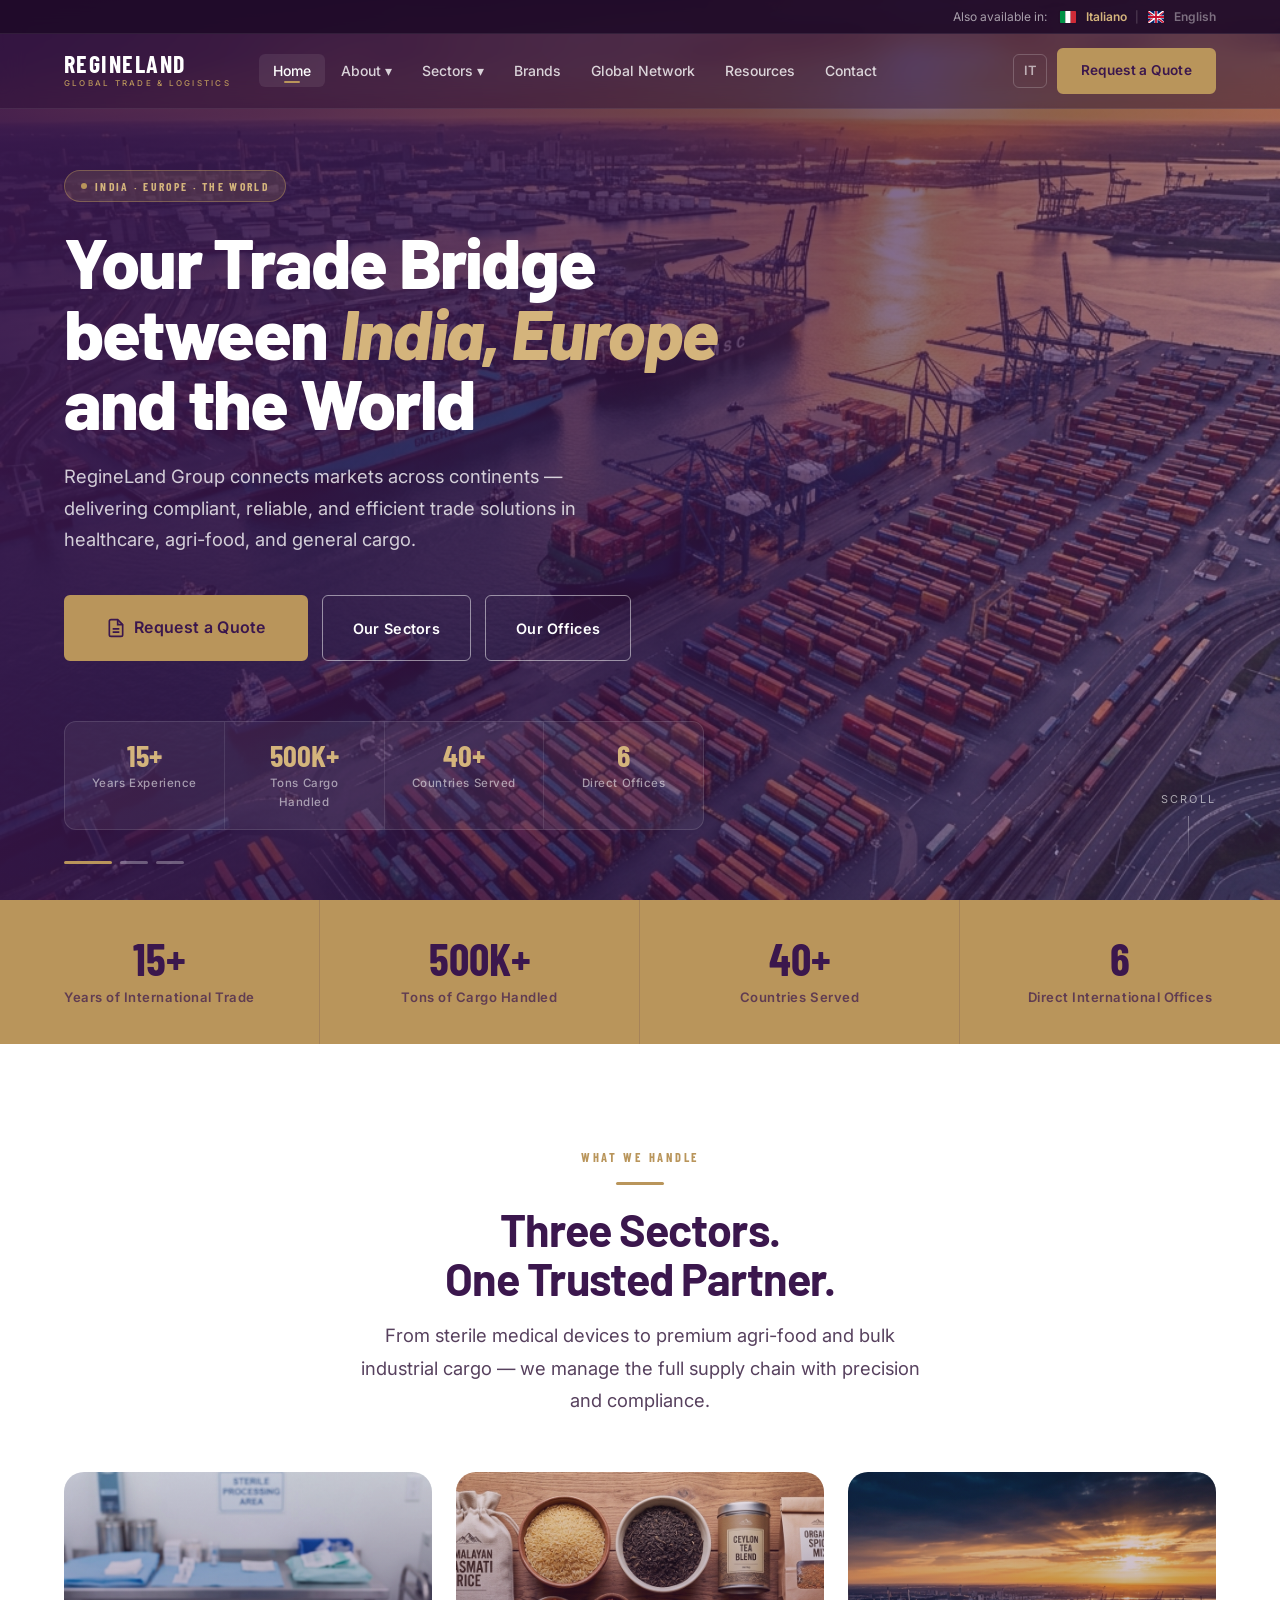
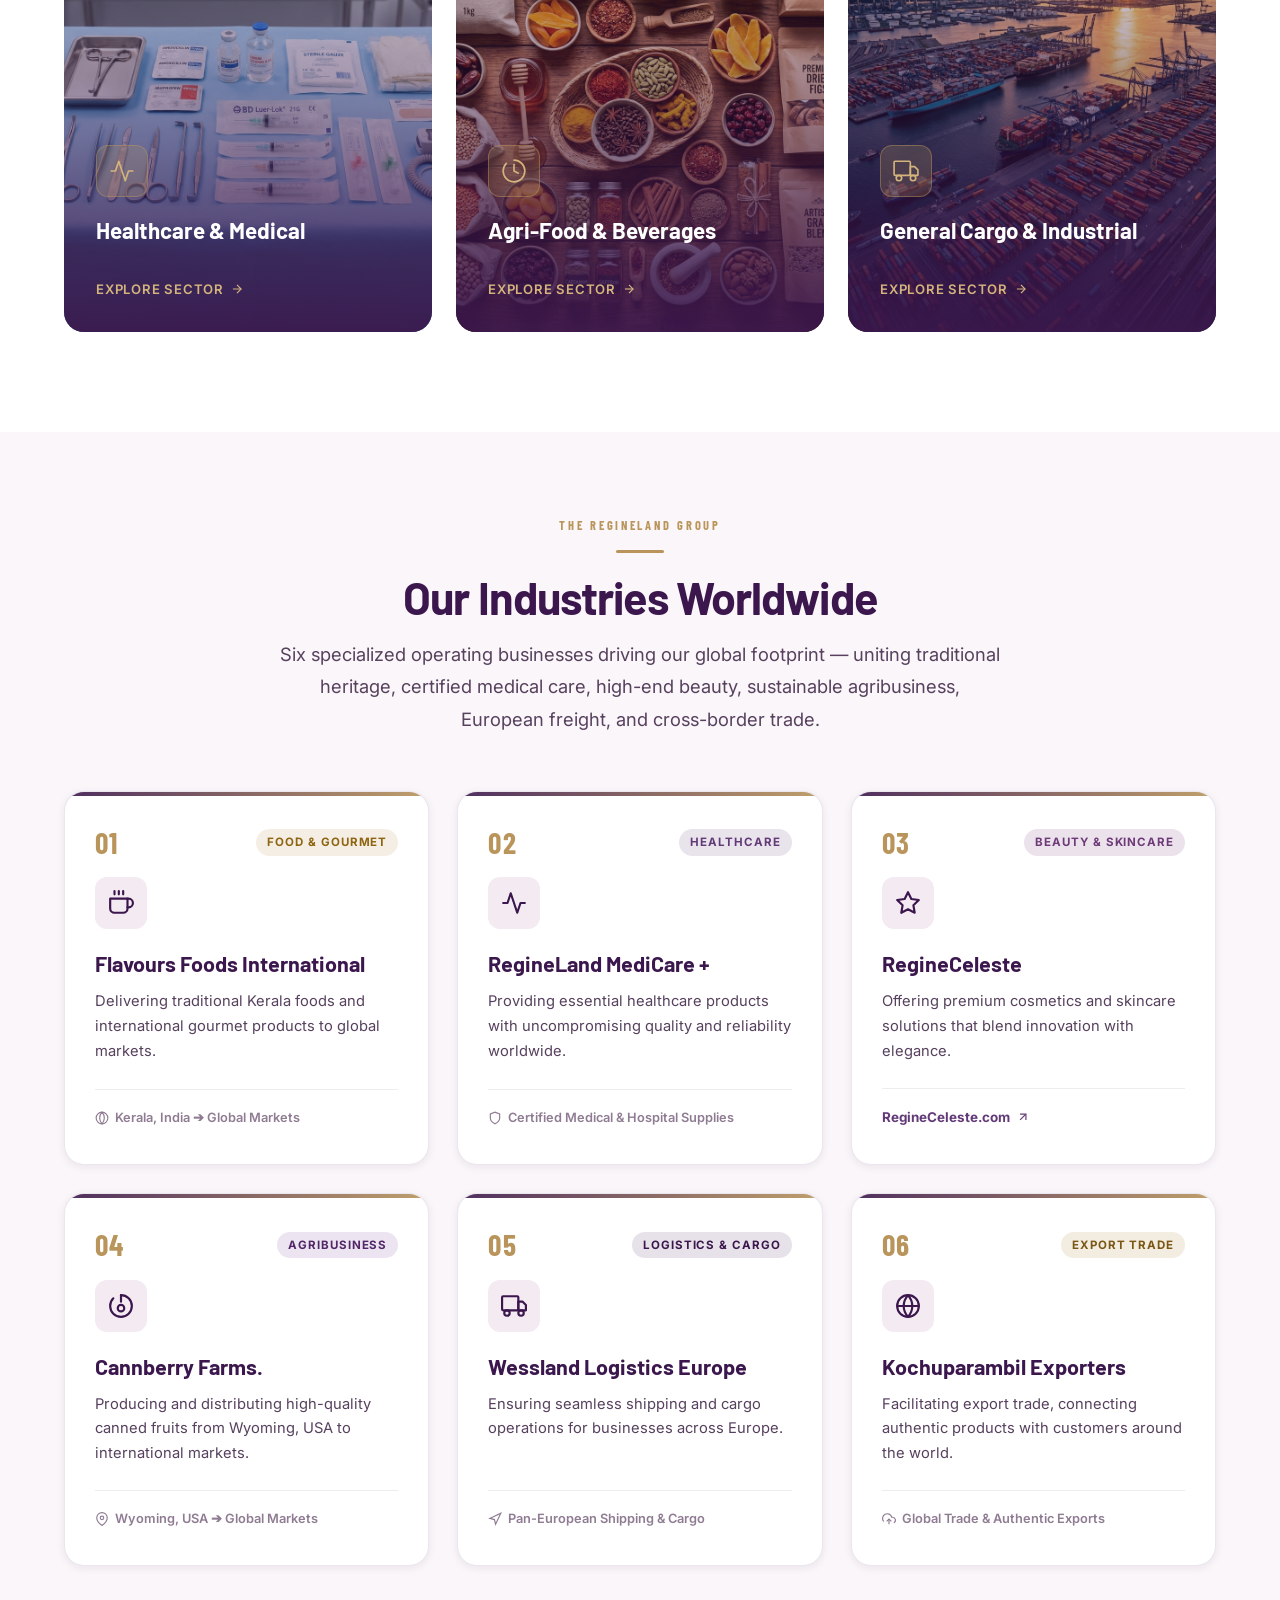
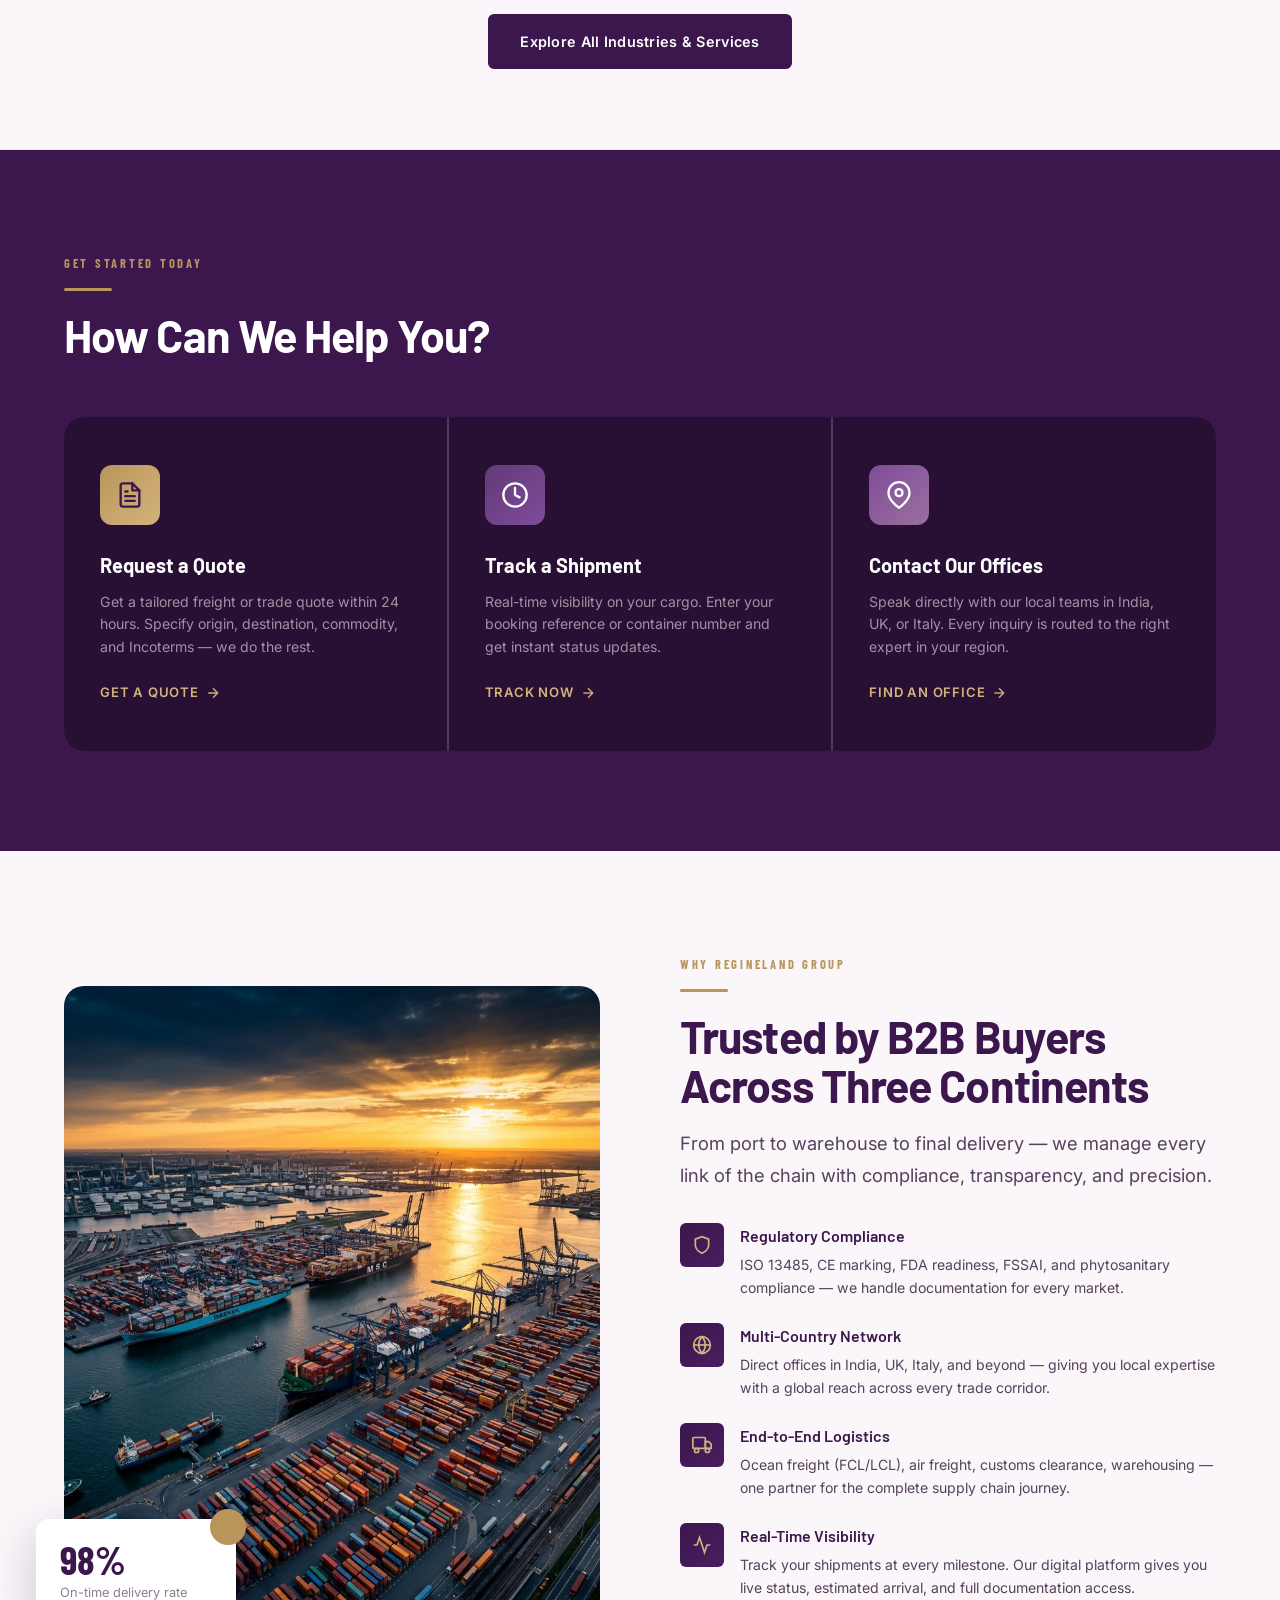
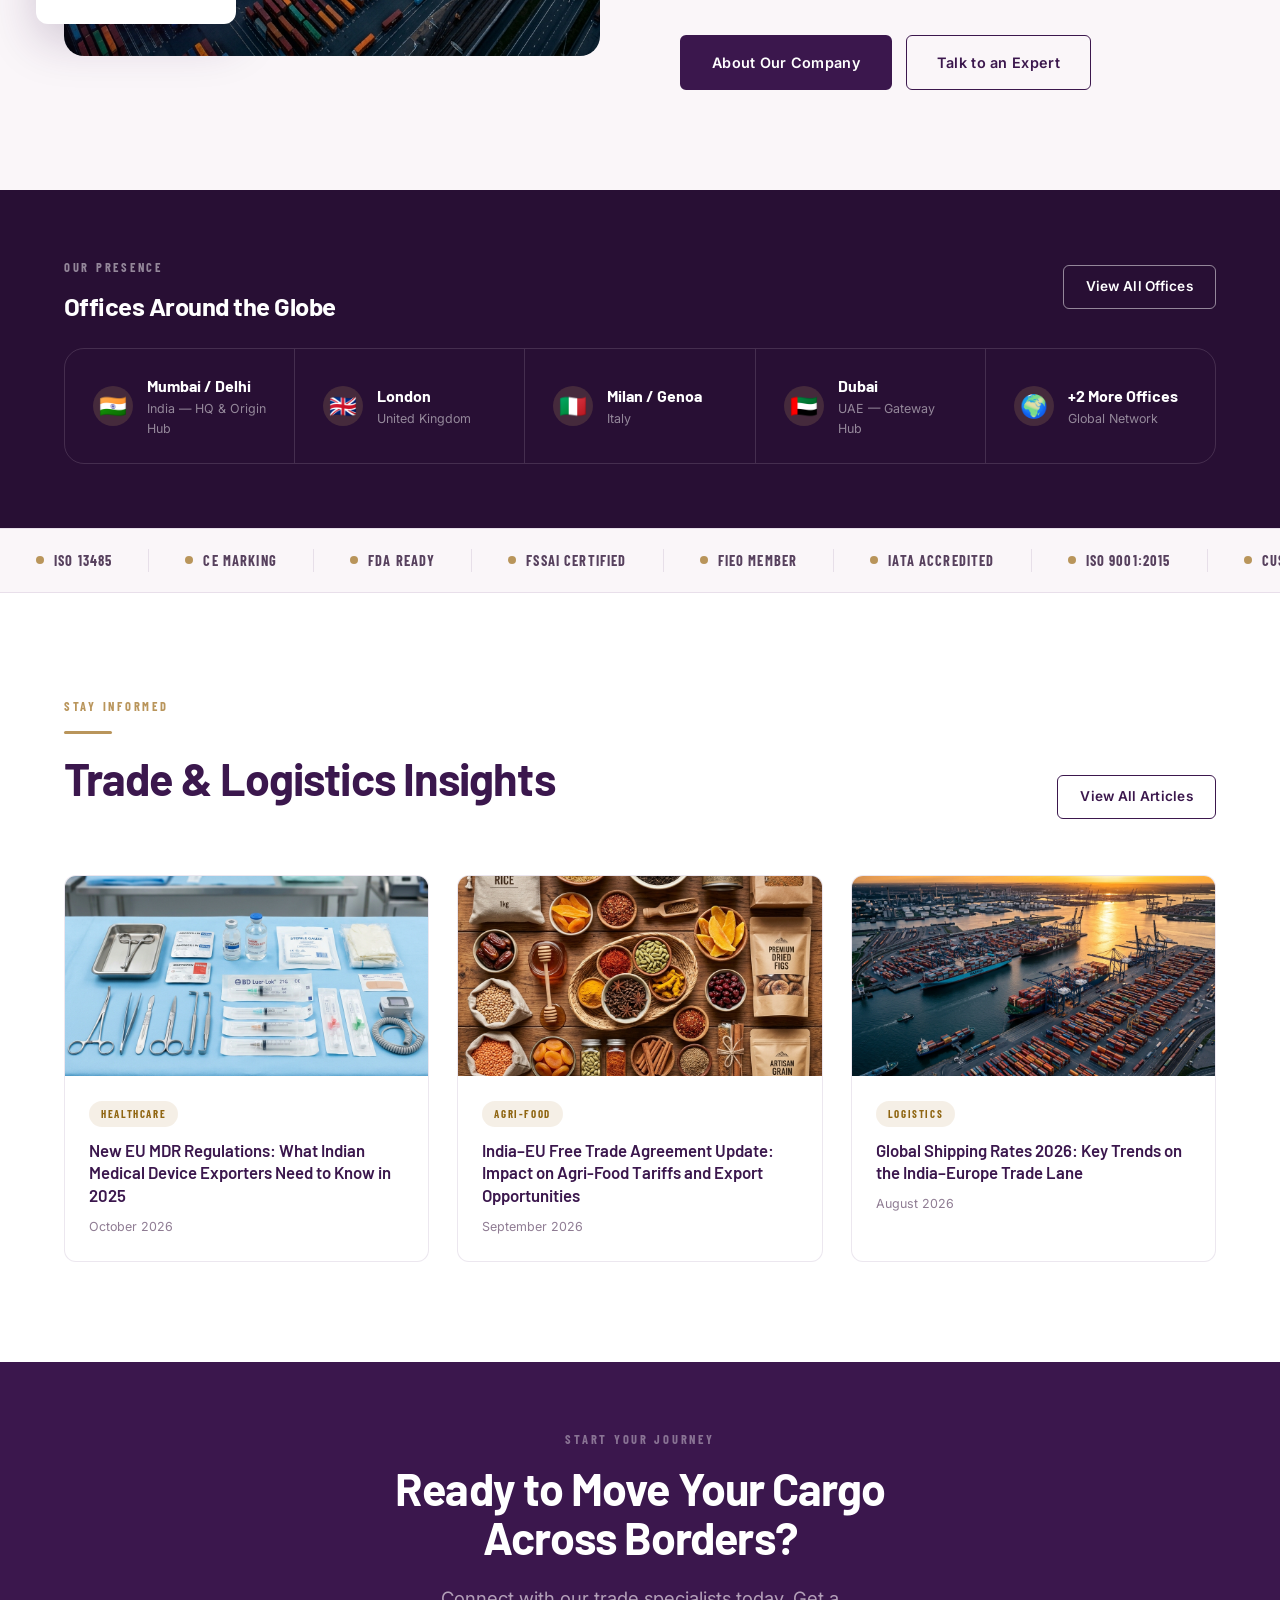
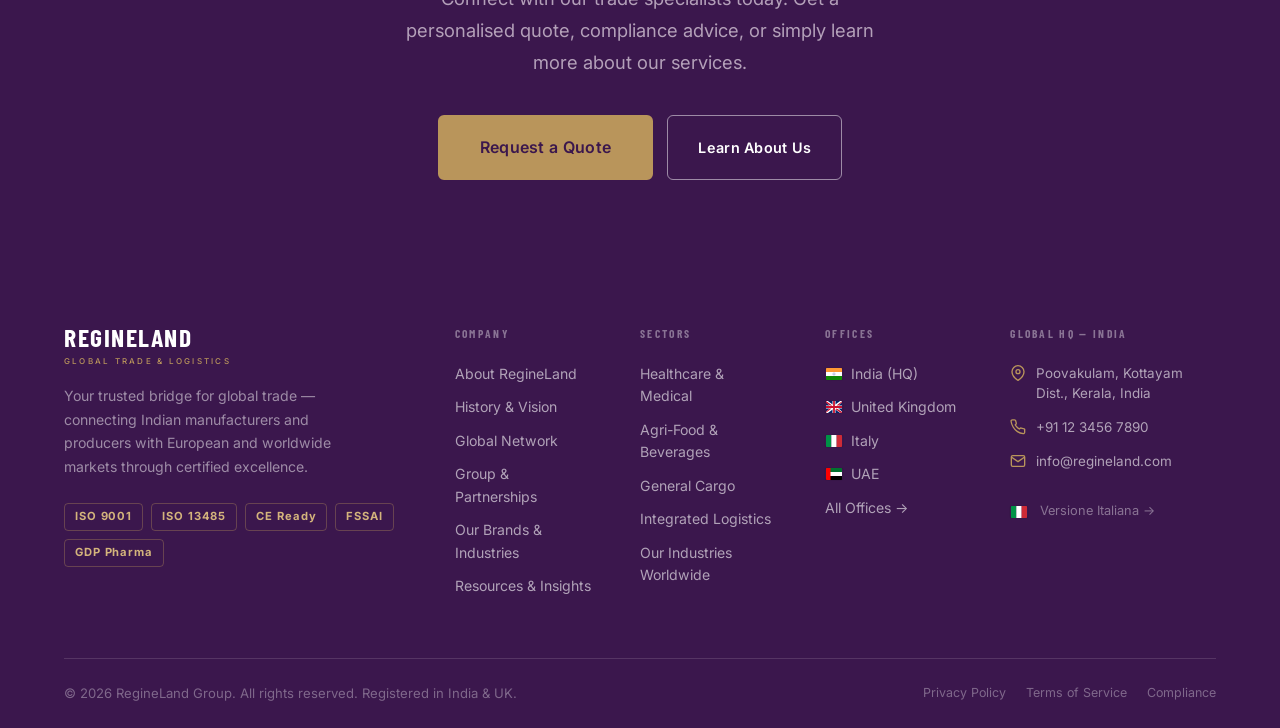
==== commit 759355be: "feat: add Italian localization and modularize site headers and footers with components.js" ====
--- a/index.html
+++ b/index.html
@@ -25,82 +25,12 @@
   <link rel="stylesheet" href="style.css">
 </head>
 
-<body>
-
-  <!-- ============ SITE HEADER ============ -->
-  <header class="site-header transparent transparent-nav" id="site-header" data-transparent="true">
-    <!-- Language Bar -->
-    <div class="lang-banner" id="lang-banner" role="navigation" aria-label="Language selection">
-      <div class="lang-banner-inner">
-        <span class="lang-banner-label">Also available in:</span>
-        <div class="lang-banner-links">
-          <a href="it/index.html" id="lang-it" hreflang="it" class="lang-link"><svg class="flag-icon"
-              viewBox="0 0 640 480" width="16" height="12" aria-hidden="true">
-              <rect width="213.3" height="480" fill="#009246" />
-              <rect x="213.3" width="213.3" height="480" fill="#fff" />
-              <rect x="426.7" width="213.3" height="480" fill="#ce2b37" />
-            </svg>Italiano</a>
-          <span class="lang-divider" aria-hidden="true">|</span>
-          <a href="#" id="lang-en" class="lang-link active" aria-current="page"><svg class="flag-icon"
-              viewBox="0 0 640 480" width="16" height="12" aria-hidden="true">
-              <path fill="#012169" d="M0 0h640v480H0z" />
-              <path fill="#fff"
-                d="m75 0 245 180L565 0h75v60L435 240l205 180v60h-75L320 300 75 480H0v-60l205-180L0 60V0h75z" />
-              <path fill="#c8102e"
-                d="m424 288 216 156v36h-48L376 324l48-36zM640 0v12L420 180l48 36L640 48V0zM0 480v-12l220-168-48-36L0 432v48zm0-480 264 192-48 36L0 72V0z" />
-              <path fill="#fff" d="M260 0h120v480H260zM0 180h640v120H0z" />
-              <path fill="#c8102e" d="M284 0h72v480h-72zM0 204h640v72H0z" />
-            </svg>English</a>
-        </div>
-      </div>
-    </div>
-
-    <!-- Main Navigation -->
-    <nav class="navbar" id="navbar" aria-label="Main navigation">
-      <a href="index.html" class="nav-logo" id="nav-logo" aria-label="RegineLand Group — Home">
-        <span class="logo-main">RegineLand</span>
-        <span class="logo-tagline">Global Trade &amp; Logistics</span>
-      </a>
-
-      <ul class="nav-menu" id="nav-menu" role="list">
-        <li><a href="index.html" class="nav-link active" id="nav-home">Home</a></li>
-        <li class="nav-item">
-          <a href="about.html" class="nav-link" id="nav-about">About ▾</a>
-          <div class="nav-dropdown">
-            <a href="about.html#history" id="nav-history">Our History &amp; Vision</a>
-            <a href="about.html#network" id="nav-network-link">Global Network</a>
-            <a href="about.html#group" id="nav-group">Group &amp; Partnerships</a>
-            <div class="nav-dropdown-divider"></div>
-            <a href="about.html#team" id="nav-team">Leadership Team</a>
-          </div>
-        </li>
-        <li class="nav-item">
-          <a href="sectors.html" class="nav-link" id="nav-sectors">Sectors ▾</a>
-          <div class="nav-dropdown">
-            <a href="sectors.html#healthcare" id="nav-healthcare">🏥 Healthcare &amp; Medical</a>
-            <a href="sectors.html#agrifood" id="nav-agrifood">🌾 Agri-Food &amp; Beverages</a>
-            <a href="sectors.html#cargo" id="nav-cargo">📦 General Cargo &amp; Industrial</a>
-            <a href="sectors.html#logistics" id="nav-logistics-link">🚢 Integrated Logistics</a>
-            <a href="sectors.html#industries" id="nav-industries">🌐 Our Industries Worldwide</a>
-          </div>
-        </li>
-        <li><a href="network.html" class="nav-link" id="nav-network">Global Network</a></li>
-        <li><a href="resources.html" class="nav-link" id="nav-resources">Resources</a></li>
-        <li><a href="contact.html" class="nav-link" id="nav-contact">Contact</a></li>
-      </ul>
-
-      <div class="nav-actions">
-        <a href="it/index.html" class="nav-lang" id="nav-lang-it" hreflang="it" title="Versione Italiana">IT</a>
-        <a href="contact.html#quote" class="btn btn-gold btn-sm" id="nav-cta">Request a Quote</a>
-      </div>
-
-      <button class="nav-toggle" id="nav-toggle" aria-label="Open menu" aria-expanded="false" aria-controls="nav-menu">
-        <span class="hamburger-line"></span>
-        <span class="hamburger-line"></span>
-        <span class="hamburger-line"></span>
-      </button>
-    </nav>
-  </header>
+<body data-page="home">
+
+  <!-- =============================================
+       SITE HEADER (Loaded via components.js)
+       ============================================= -->
+  <header class="site-header" id="site-header"></header>
 
   <main>
 
@@ -123,8 +53,7 @@
             India · Europe · The World
           </div>
           <h1 class="hero-title" id="hero-title">
-            Your Global Logistics<br>&amp; Trade Bridge between<br>
-            <em class="hero-title-accent">India, Europe</em><br>and the World
+            Your Trade Bridge between <em class="hero-title-accent">India, Europe</em> and the World
           </h1>
           <p class="hero-subtitle" id="hero-subtitle">
             RegineLand Group connects markets across continents — delivering compliant, reliable, and efficient trade
@@ -310,7 +239,9 @@
           <span class="eyebrow">The RegineLand Group</span>
           <div class="divider divider-center" aria-hidden="true"></div>
           <h2 class="section-title" id="industries-heading">Our Industries Worldwide</h2>
-          <p class="lead" style="max-width: 720px; margin: 0 auto;">Six specialized operating businesses driving our global footprint — uniting traditional heritage, certified medical care, high-end beauty, sustainable agribusiness, European freight, and cross-border trade.</p>
+          <p class="lead" style="max-width: 720px; margin: 0 auto;">Six specialized operating businesses driving our
+            global footprint — uniting traditional heritage, certified medical care, high-end beauty, sustainable
+            agribusiness, European freight, and cross-border trade.</p>
         </div>
 
         <div class="industries-grid" id="industries-grid">
@@ -322,13 +253,26 @@
               <span class="industry-badge badge-food">Food &amp; Gourmet</span>
             </div>
             <div class="industry-card-icon" aria-hidden="true">
-              <svg xmlns="http://www.w3.org/2000/svg" viewBox="0 0 24 24" fill="none" stroke="currentColor" stroke-width="2" stroke-linecap="round" stroke-linejoin="round"><path d="M18 8h1a4 4 0 0 1 0 8h-1"/><path d="M2 8h16v9a4 4 0 0 1-4 4H6a4 4 0 0 1-4-4V8z"/><line x1="6" y1="1" x2="6" y2="4"/><line x1="10" y1="1" x2="10" y2="4"/><line x1="14" y1="1" x2="14" y2="4"/></svg>
+              <svg xmlns="http://www.w3.org/2000/svg" viewBox="0 0 24 24" fill="none" stroke="currentColor"
+                stroke-width="2" stroke-linecap="round" stroke-linejoin="round">
+                <path d="M18 8h1a4 4 0 0 1 0 8h-1" />
+                <path d="M2 8h16v9a4 4 0 0 1-4 4H6a4 4 0 0 1-4-4V8z" />
+                <line x1="6" y1="1" x2="6" y2="4" />
+                <line x1="10" y1="1" x2="10" y2="4" />
+                <line x1="14" y1="1" x2="14" y2="4" />
+              </svg>
             </div>
             <h3 class="industry-name">Flavours Foods International</h3>
-            <p class="industry-desc">Delivering traditional Kerala foods and international gourmet products to global markets.</p>
+            <p class="industry-desc">Delivering traditional Kerala foods and international gourmet products to global
+              markets.</p>
             <div class="industry-footer">
               <span class="industry-scope">
-                <svg xmlns="http://www.w3.org/2000/svg" viewBox="0 0 24 24" fill="none" stroke="currentColor" stroke-width="2" width="14" height="14"><circle cx="12" cy="12" r="10"/><path d="M12 2a15.3 15.3 0 0 1 4 10 15.3 15.3 0 0 1-4 10 15.3 15.3 0 0 1-4-10 15.3 15.3 0 0 1 4-10z"/></svg>
+                <svg xmlns="http://www.w3.org/2000/svg" viewBox="0 0 24 24" fill="none" stroke="currentColor"
+                  stroke-width="2" width="14" height="14">
+                  <circle cx="12" cy="12" r="10" />
+                  <path
+                    d="M12 2a15.3 15.3 0 0 1 4 10 15.3 15.3 0 0 1-4 10 15.3 15.3 0 0 1-4-10 15.3 15.3 0 0 1 4-10z" />
+                </svg>
                 Kerala, India ➔ Global Markets
               </span>
             </div>
@@ -341,13 +285,20 @@
               <span class="industry-badge badge-healthcare">Healthcare</span>
             </div>
             <div class="industry-card-icon" aria-hidden="true">
-              <svg xmlns="http://www.w3.org/2000/svg" viewBox="0 0 24 24" fill="none" stroke="currentColor" stroke-width="2" stroke-linecap="round" stroke-linejoin="round"><path d="M22 12h-4l-3 9L9 3l-3 9H2"/></svg>
+              <svg xmlns="http://www.w3.org/2000/svg" viewBox="0 0 24 24" fill="none" stroke="currentColor"
+                stroke-width="2" stroke-linecap="round" stroke-linejoin="round">
+                <path d="M22 12h-4l-3 9L9 3l-3 9H2" />
+              </svg>
             </div>
             <h3 class="industry-name">RegineLand MediCare +</h3>
-            <p class="industry-desc">Providing essential healthcare products with uncompromising quality and reliability worldwide.</p>
+            <p class="industry-desc">Providing essential healthcare products with uncompromising quality and reliability
+              worldwide.</p>
             <div class="industry-footer">
               <span class="industry-scope">
-                <svg xmlns="http://www.w3.org/2000/svg" viewBox="0 0 24 24" fill="none" stroke="currentColor" stroke-width="2" width="14" height="14"><path d="M12 22s8-4 8-10V5l-8-3-8 3v7c0 6 8 10 8 10z"/></svg>
+                <svg xmlns="http://www.w3.org/2000/svg" viewBox="0 0 24 24" fill="none" stroke="currentColor"
+                  stroke-width="2" width="14" height="14">
+                  <path d="M12 22s8-4 8-10V5l-8-3-8 3v7c0 6 8 10 8 10z" />
+                </svg>
                 Certified Medical &amp; Hospital Supplies
               </span>
             </div>
@@ -360,14 +311,24 @@
               <span class="industry-badge badge-beauty">Beauty &amp; Skincare</span>
             </div>
             <div class="industry-card-icon" aria-hidden="true">
-              <svg xmlns="http://www.w3.org/2000/svg" viewBox="0 0 24 24" fill="none" stroke="currentColor" stroke-width="2" stroke-linecap="round" stroke-linejoin="round"><polygon points="12 2 15.09 8.26 22 9.27 17 14.14 18.18 21.02 12 17.77 5.82 21.02 7 14.14 2 9.27 8.91 8.26 12 2"/></svg>
+              <svg xmlns="http://www.w3.org/2000/svg" viewBox="0 0 24 24" fill="none" stroke="currentColor"
+                stroke-width="2" stroke-linecap="round" stroke-linejoin="round">
+                <polygon
+                  points="12 2 15.09 8.26 22 9.27 17 14.14 18.18 21.02 12 17.77 5.82 21.02 7 14.14 2 9.27 8.91 8.26 12 2" />
+              </svg>
             </div>
             <h3 class="industry-name">RegineCeleste</h3>
-            <p class="industry-desc">Offering premium cosmetics and skincare solutions that blend innovation with elegance.</p>
+            <p class="industry-desc">Offering premium cosmetics and skincare solutions that blend innovation with
+              elegance.</p>
             <div class="industry-footer">
-              <a href="https://regineceleste.com/" target="_blank" rel="noopener noreferrer" class="industry-link" id="index-link-regineceleste">
+              <a href="https://regineceleste.com/" target="_blank" rel="noopener noreferrer" class="industry-link"
+                id="index-link-regineceleste">
                 RegineCeleste.com
-                <svg xmlns="http://www.w3.org/2000/svg" viewBox="0 0 24 24" fill="none" stroke="currentColor" stroke-width="2" width="14" height="14"><line x1="7" y1="17" x2="17" y2="7"/><polyline points="7 7 17 7 17 17"/></svg>
+                <svg xmlns="http://www.w3.org/2000/svg" viewBox="0 0 24 24" fill="none" stroke="currentColor"
+                  stroke-width="2" width="14" height="14">
+                  <line x1="7" y1="17" x2="17" y2="7" />
+                  <polyline points="7 7 17 7 17 17" />
+                </svg>
               </a>
             </div>
           </article>
@@ -379,13 +340,23 @@
               <span class="industry-badge badge-agri">Agribusiness</span>
             </div>
             <div class="industry-card-icon" aria-hidden="true">
-              <svg xmlns="http://www.w3.org/2000/svg" viewBox="0 0 24 24" fill="none" stroke="currentColor" stroke-width="2" stroke-linecap="round" stroke-linejoin="round"><path d="M12 2a10 10 0 0 1 10 10c0 5.52-4.48 10-10 10S2 17.52 2 12c0-2.76 1.12-5.26 2.93-7.07"/><path d="M12 2v6"/><circle cx="12" cy="14" r="3"/></svg>
+              <svg xmlns="http://www.w3.org/2000/svg" viewBox="0 0 24 24" fill="none" stroke="currentColor"
+                stroke-width="2" stroke-linecap="round" stroke-linejoin="round">
+                <path d="M12 2a10 10 0 0 1 10 10c0 5.52-4.48 10-10 10S2 17.52 2 12c0-2.76 1.12-5.26 2.93-7.07" />
+                <path d="M12 2v6" />
+                <circle cx="12" cy="14" r="3" />
+              </svg>
             </div>
             <h3 class="industry-name">Cannberry Farms.</h3>
-            <p class="industry-desc">Producing and distributing high-quality canned fruits from Wyoming, USA to international markets.</p>
+            <p class="industry-desc">Producing and distributing high-quality canned fruits from Wyoming, USA to
+              international markets.</p>
             <div class="industry-footer">
               <span class="industry-scope">
-                <svg xmlns="http://www.w3.org/2000/svg" viewBox="0 0 24 24" fill="none" stroke="currentColor" stroke-width="2" width="14" height="14"><path d="M21 10c0 7-9 13-9 13s-9-6-9-13a9 9 0 0 1 18 0z"/><circle cx="12" cy="10" r="3"/></svg>
+                <svg xmlns="http://www.w3.org/2000/svg" viewBox="0 0 24 24" fill="none" stroke="currentColor"
+                  stroke-width="2" width="14" height="14">
+                  <path d="M21 10c0 7-9 13-9 13s-9-6-9-13a9 9 0 0 1 18 0z" />
+                  <circle cx="12" cy="10" r="3" />
+                </svg>
                 Wyoming, USA ➔ Global Markets
               </span>
             </div>
@@ -398,13 +369,22 @@
               <span class="industry-badge badge-logistics">Logistics &amp; Cargo</span>
             </div>
             <div class="industry-card-icon" aria-hidden="true">
-              <svg xmlns="http://www.w3.org/2000/svg" viewBox="0 0 24 24" fill="none" stroke="currentColor" stroke-width="2" stroke-linecap="round" stroke-linejoin="round"><rect x="1" y="3" width="15" height="13" rx="1"/><path d="M16 8h4l3 3v5h-7V8z"/><circle cx="5.5" cy="18.5" r="2.5"/><circle cx="18.5" cy="18.5" r="2.5"/></svg>
+              <svg xmlns="http://www.w3.org/2000/svg" viewBox="0 0 24 24" fill="none" stroke="currentColor"
+                stroke-width="2" stroke-linecap="round" stroke-linejoin="round">
+                <rect x="1" y="3" width="15" height="13" rx="1" />
+                <path d="M16 8h4l3 3v5h-7V8z" />
+                <circle cx="5.5" cy="18.5" r="2.5" />
+                <circle cx="18.5" cy="18.5" r="2.5" />
+              </svg>
             </div>
             <h3 class="industry-name">Wessland Logistics Europe</h3>
             <p class="industry-desc">Ensuring seamless shipping and cargo operations for businesses across Europe.</p>
             <div class="industry-footer">
               <span class="industry-scope">
-                <svg xmlns="http://www.w3.org/2000/svg" viewBox="0 0 24 24" fill="none" stroke="currentColor" stroke-width="2" width="14" height="14"><polygon points="3 11 22 2 13 21 11 13 3 11"/></svg>
+                <svg xmlns="http://www.w3.org/2000/svg" viewBox="0 0 24 24" fill="none" stroke="currentColor"
+                  stroke-width="2" width="14" height="14">
+                  <polygon points="3 11 22 2 13 21 11 13 3 11" />
+                </svg>
                 Pan-European Shipping &amp; Cargo
               </span>
             </div>
@@ -417,13 +397,24 @@
               <span class="industry-badge badge-trade">Export Trade</span>
             </div>
             <div class="industry-card-icon" aria-hidden="true">
-              <svg xmlns="http://www.w3.org/2000/svg" viewBox="0 0 24 24" fill="none" stroke="currentColor" stroke-width="2" stroke-linecap="round" stroke-linejoin="round"><circle cx="12" cy="12" r="10"/><line x1="2" y1="12" x2="22" y2="12"/><path d="M12 2a15.3 15.3 0 0 1 4 10 15.3 15.3 0 0 1-4 10 15.3 15.3 0 0 1-4-10 15.3 15.3 0 0 1 4-10z"/></svg>
+              <svg xmlns="http://www.w3.org/2000/svg" viewBox="0 0 24 24" fill="none" stroke="currentColor"
+                stroke-width="2" stroke-linecap="round" stroke-linejoin="round">
+                <circle cx="12" cy="12" r="10" />
+                <line x1="2" y1="12" x2="22" y2="12" />
+                <path d="M12 2a15.3 15.3 0 0 1 4 10 15.3 15.3 0 0 1-4 10 15.3 15.3 0 0 1-4-10 15.3 15.3 0 0 1 4-10z" />
+              </svg>
             </div>
             <h3 class="industry-name">Kochuparambil Exporters</h3>
-            <p class="industry-desc">Facilitating export trade, connecting authentic products with customers around the world.</p>
+            <p class="industry-desc">Facilitating export trade, connecting authentic products with customers around the
+              world.</p>
             <div class="industry-footer">
               <span class="industry-scope">
-                <svg xmlns="http://www.w3.org/2000/svg" viewBox="0 0 24 24" fill="none" stroke="currentColor" stroke-width="2" width="14" height="14"><polyline points="16 16 12 12 8 16"/><line x1="12" y1="12" x2="12" y2="21"/><path d="M20.39 18.39A5 5 0 0 0 18 9h-1.26A8 8 0 1 0 3 16.3"/></svg>
+                <svg xmlns="http://www.w3.org/2000/svg" viewBox="0 0 24 24" fill="none" stroke="currentColor"
+                  stroke-width="2" width="14" height="14">
+                  <polyline points="16 16 12 12 8 16" />
+                  <line x1="12" y1="12" x2="12" y2="21" />
+                  <path d="M20.39 18.39A5 5 0 0 0 18 9h-1.26A8 8 0 1 0 3 16.3" />
+                </svg>
                 Global Trade &amp; Authentic Exports
               </span>
             </div>
@@ -432,7 +423,8 @@
         </div>
 
         <div style="margin-top: 48px; text-align: center;" class="reveal">
-          <a href="sectors.html#industries" class="btn btn-navy" id="index-industries-cta">Explore All Industries &amp; Services</a>
+          <a href="sectors.html#industries" class="btn btn-navy" id="index-industries-cta">Explore All Industries &amp;
+            Services</a>
         </div>
       </div>
     </section>
@@ -757,138 +749,12 @@
 
   </main>
 
-  <!-- ============ FOOTER ============ -->
-  <footer class="site-footer" id="site-footer" role="contentinfo">
-    <div class="container">
-      <div class="footer-top">
-        <div class="footer-grid" id="footer-grid">
-          <div class="footer-brand" id="footer-brand">
-            <a href="index.html" class="nav-logo footer-logo" aria-label="RegineLand Group Home">
-              <span class="logo-main">RegineLand</span>
-              <span class="logo-tagline">Global Trade &amp; Logistics</span>
-            </a>
-            <p class="footer-desc">Your trusted bridge for global trade — connecting Indian manufacturers and producers
-              with markets in Europe and beyond.</p>
-            <div class="footer-certifications" aria-label="Our certifications">
-              <span class="footer-cert-badge">ISO 9001</span>
-              <span class="footer-cert-badge">ISO 13485</span>
-              <span class="footer-cert-badge">CE Ready</span>
-              <span class="footer-cert-badge">FDA</span>
-              <span class="footer-cert-badge">FSSAI</span>
-            </div>
-          </div>
-
-          <div class="footer-col" id="footer-col-company">
-            <h4 class="footer-col-title">Company</h4>
-            <nav class="footer-links" aria-label="Company links">
-              <a href="about.html" id="footer-about">About Us</a>
-              <a href="about.html#history" id="footer-history">Our History</a>
-              <a href="about.html#network" id="footer-network-link">Global Network</a>
-              <a href="about.html#group" id="footer-group">Group &amp; Partners</a>
-              <a href="resources.html" id="footer-resources">Resources</a>
-            </nav>
-          </div>
-
-          <div class="footer-col" id="footer-col-sectors">
-            <h4 class="footer-col-title">Sectors</h4>
-            <nav class="footer-links" aria-label="Sector links">
-              <a href="sectors.html#healthcare" id="footer-healthcare">Healthcare &amp; Medical</a>
-              <a href="sectors.html#agrifood" id="footer-agrifood">Agri-Food &amp; Beverages</a>
-              <a href="sectors.html#cargo" id="footer-cargo">General Cargo</a>
-              <a href="sectors.html#logistics" id="footer-logistics">Integrated Logistics</a>
-              <a href="sectors.html#industries" id="footer-industries">Our Industries Worldwide</a>
-            </nav>
-          </div>
-
-          <div class="footer-col" id="footer-col-offices">
-            <h4 class="footer-col-title">Offices</h4>
-            <nav class="footer-links" aria-label="Office links">
-              <a href="network.html#india" id="footer-india"><svg class="flag-icon" viewBox="0 0 640 480" width="16"
-                  height="12" aria-hidden="true">
-                  <rect width="640" height="160" fill="#f93" />
-                  <rect y="160" width="640" height="160" fill="#fff" />
-                  <rect y="320" width="640" height="160" fill="#128807" />
-                  <circle cx="320" cy="240" r="48" fill="none" stroke="#008" stroke-width="8" />
-                  <circle cx="320" cy="240" r="12" fill="#008" />
-                </svg>India (HQ)</a>
-              <a href="network.html#uk" id="footer-uk"><svg class="flag-icon" viewBox="0 0 640 480" width="16"
-                  height="12" aria-hidden="true">
-                  <path fill="#012169" d="M0 0h640v480H0z" />
-                  <path fill="#fff"
-                    d="m75 0 245 180L565 0h75v60L435 240l205 180v60h-75L320 300 75 480H0v-60l205-180L0 60V0h75z" />
-                  <path fill="#c8102e"
-                    d="m424 288 216 156v36h-48L376 324l48-36zM640 0v12L420 180l48 36L640 48V0zM0 480v-12l220-168-48-36L0 432v48zm0-480 264 192-48 36L0 72V0z" />
-                  <path fill="#fff" d="M260 0h120v480H260zM0 180h640v120H0z" />
-                  <path fill="#c8102e" d="M284 0h72v480h-72zM0 204h640v72H0z" />
-                </svg>United Kingdom</a>
-              <a href="network.html#italy" id="footer-italy"><svg class="flag-icon" viewBox="0 0 640 480" width="16"
-                  height="12" aria-hidden="true">
-                  <rect width="213.3" height="480" fill="#009246" />
-                  <rect x="213.3" width="213.3" height="480" fill="#fff" />
-                  <rect x="426.7" width="213.3" height="480" fill="#ce2b37" />
-                </svg>Italy</a>
-              <a href="network.html#uae" id="footer-uae"><svg class="flag-icon" viewBox="0 0 640 480" width="16"
-                  height="12" aria-hidden="true">
-                  <rect width="640" height="160" fill="#00732f" />
-                  <rect y="160" width="640" height="160" fill="#fff" />
-                  <rect y="320" width="640" height="160" fill="#000" />
-                  <rect width="180" height="480" fill="#f00" />
-                </svg>UAE</a>
-              <a href="network.html" id="footer-all-offices">All Offices &rarr;</a>
-            </nav>
-          </div>
-
-          <div class="footer-col" id="footer-col-contact">
-            <h4 class="footer-col-title">Global HQ — India</h4>
-            <div class="footer-contact-item" id="footer-addr">
-              <svg xmlns="http://www.w3.org/2000/svg" viewBox="0 0 24 24" fill="none" stroke="currentColor"
-                stroke-width="2" width="16" height="16">
-                <path d="M21 10c0 7-9 13-9 13s-9-6-9-13a9 9 0 0 1 18 0z" />
-                <circle cx="12" cy="10" r="3" />
-              </svg>
-              <span>Poovakulam, Kottayam Dist., Kerala, India</span>
-            </div>
-            <div class="footer-contact-item" id="footer-phone">
-              <svg xmlns="http://www.w3.org/2000/svg" viewBox="0 0 24 24" fill="none" stroke="currentColor"
-                stroke-width="2" width="16" height="16">
-                <path
-                  d="M22 16.92v3a2 2 0 0 1-2.18 2 19.79 19.79 0 0 1-8.63-3.07A19.5 19.5 0 0 1 4.69 12 19.79 19.79 0 0 1 1.61 3.4 2 2 0 0 1 3.6 1.21h3a2 2 0 0 1 2 1.72c.13.96.36 1.9.7 2.81a2 2 0 0 1-.45 2.11L7.91 8.91a16 16 0 0 0 6.07 6.07l.86-.86a2 2 0 0 1 2.11-.45c.9.34 1.85.57 2.81.7A2 2 0 0 1 22 16.92z" />
-              </svg>
-              <span><a href="tel:+911234567890">+91 12 3456 7890</a></span>
-            </div>
-            <div class="footer-contact-item" id="footer-email">
-              <svg xmlns="http://www.w3.org/2000/svg" viewBox="0 0 24 24" fill="none" stroke="currentColor"
-                stroke-width="2" width="16" height="16">
-                <path d="M4 4h16c1.1 0 2 .9 2 2v12c0 1.1-.9 2-2 2H4c-1.1 0-2-.9-2-2V6c0-1.1.9-2 2-2z" />
-                <polyline points="22,6 12,13 2,6" />
-              </svg>
-              <span><a href="mailto:info@regineland.com">info@regineland.com</a></span>
-            </div>
-            <a href="it/index.html"
-              style="display:inline-flex; align-items:center; gap:6px; font-size:0.8rem; color:rgba(255,255,255,0.4); margin-top:16px; transition:color 0.2s;"
-              onmouseover="this.style.color='#e0b55a'" onmouseout="this.style.color='rgba(255,255,255,0.4)'"
-              id="footer-lang-it"><svg class="flag-icon" viewBox="0 0 640 480" width="16" height="12"
-                aria-hidden="true">
-                <rect width="213.3" height="480" fill="#009246" />
-                <rect x="213.3" width="213.3" height="480" fill="#fff" />
-                <rect x="426.7" width="213.3" height="480" fill="#ce2b37" />
-              </svg>Versione Italiana &rarr;</a>
-          </div>
-        </div>
-      </div>
-
-      <div class="footer-bottom" id="footer-bottom">
-        <p class="footer-copy">&copy; <span id="current-year"></span> RegineLand Group. All rights reserved. Registered
-          in India &amp; UK.</p>
-        <nav class="footer-legal" aria-label="Legal links">
-          <a href="#" id="footer-privacy">Privacy Policy</a>
-          <a href="#" id="footer-terms">Terms of Service</a>
-          <a href="#" id="footer-cookies">Cookie Policy</a>
-        </nav>
-      </div>
-    </div>
-  </footer>
-
+  <!-- =============================================
+       SITE FOOTER (Loaded via components.js)
+       ============================================= -->
+  <footer class="site-footer" id="site-footer" role="contentinfo"></footer>
+
+  <script src="components.js"></script>
   <script src="script.js"></script>
 </body>
 
--- a/style.css
+++ b/style.css
@@ -8,39 +8,58 @@
 
 /* ---- Design Tokens ---- */
 :root {
-  /* Brand Colors */
-  --navy:        #0d1b35;
-  --navy-2:      #152040;
-  --navy-3:      #1d2e55;
-  --navy-light:  #243468;
-  --gold:        #c8993a;
-  --gold-light:  #e0b55a;
-  --gold-pale:   #f5e4bb;
-  --blue:        #1a5fa8;
-  --blue-light:  #2d82d6;
-  --sky:         #e8f3ff;
-
-  /* Neutral */
-  --white:       #ffffff;
-  --off-white:   #f7f8fc;
-  --light-gray:  #eef0f5;
-  --gray:        #8a93a8;
-  --dark-gray:   #3d4660;
-  --charcoal:    #1e2540;
+  /* Swatch Palette Tokens */
+  --soft-ivory:  #F4EAF2; /* Soft Ivory */
+  --mauve:       #9B709F; /* Mauve */
+  --violet:      #633A78; /* Royal Violet */
+  --plum:        #3B174D; /* Deep Plum */
+  --gold:        #B9955B; /* Old Gold */
+
+  /* Palette Tonal Variations */
+  --plum-deep:   #1E0A27; /* Darkest Plum */
+  --plum-dark:   #280F34; /* Dark Plum */
+  --plum-mid:    #4A1E60; /* Medium Plum */
+  --plum-light:  #5D2678; /* Accent Plum */
+
+  --violet-light:#7E4C99;
+  --violet-pale: #ECE2EF;
+
+  --mauve-light: #B893BC;
+  --mauve-pale:  #F0E5F2;
+
+  --gold-light:  #D4B47C; /* Soft Antique Gold */
+  --gold-pale:   #F5EBD9; /* Warm Pale Gold */
+
+  /* Aliases for Site Components */
+  --navy:        var(--plum);
+  --navy-2:      var(--plum-dark);
+  --navy-3:      var(--plum-mid);
+  --navy-light:  var(--plum-light);
+  --blue:        var(--violet);
+  --blue-light:  var(--violet-light);
+  --sky:         var(--soft-ivory);
+
+  /* Neutral & Base */
+  --white:       #FFFFFF;
+  --off-white:   #FAF6F9; /* Subtle blush ivory */
+  --light-gray:  #F1E8EF;
+  --gray:        #948496;
+  --dark-gray:   #4F3B54;
+  --charcoal:    #2C1635;
 
   /* Semantic */
-  --text-primary:   #0d1b35;
-  --text-secondary: #4a5474;
-  --text-muted:     #8a93a8;
-  --text-light:     rgba(255,255,255,0.88);
-  --text-muted-light: rgba(255,255,255,0.55);
+  --text-primary:   #260D33;
+  --text-secondary: #57415E;
+  --text-muted:     #8F7C93;
+  --text-light:     rgba(255,255,255,0.92);
+  --text-muted-light: rgba(244,234,242,0.65);
 
   /* Surface */
-  --surface-light:  #ffffff;
-  --surface-off:    #f7f8fc;
-  --surface-dark:   #0d1b35;
-  --border-light:   rgba(0,0,0,0.08);
-  --border-dark:    rgba(255,255,255,0.1);
+  --surface-light:  #FFFFFF;
+  --surface-off:    #FAF6F9;
+  --surface-dark:   #3B174D;
+  --border-light:   rgba(99,58,120,0.12);
+  --border-dark:    rgba(244,234,242,0.14);
 
   /* Spacing & Layout */
   --lang-h:        34px;
@@ -61,10 +80,10 @@
   --radius-md:   12px;
   --radius-lg:   20px;
   --radius-xl:   32px;
-  --shadow-sm:   0 2px 8px rgba(13,27,53,0.08);
-  --shadow-md:   0 6px 24px rgba(13,27,53,0.12);
-  --shadow-lg:   0 16px 48px rgba(13,27,53,0.18);
-  --shadow-gold: 0 8px 32px rgba(200,153,58,0.25);
+  --shadow-sm:   0 2px 8px rgba(59,23,77,0.08);
+  --shadow-md:   0 6px 24px rgba(59,23,77,0.14);
+  --shadow-lg:   0 16px 48px rgba(59,23,77,0.22);
+  --shadow-gold: 0 8px 32px rgba(185,149,91,0.30);
   --transition:  0.3s cubic-bezier(0.4,0,0.2,1);
   --transition-fast: 0.15s cubic-bezier(0.4,0,0.2,1);
 }
@@ -226,13 +245,13 @@
   transition: background-color var(--transition), border-color var(--transition), box-shadow var(--transition);
 }
 .site-header.transparent {
-  background: rgba(13, 27, 53, 0.45);
+  background: rgba(40, 15, 52, 0.45);
   backdrop-filter: blur(12px);
   -webkit-backdrop-filter: blur(12px);
   border-bottom: 1px solid rgba(255, 255, 255, 0.08);
 }
 .site-header.solid {
-  background: rgba(13, 27, 53, 0.98);
+  background: rgba(40, 15, 52, 0.98);
   backdrop-filter: blur(20px);
   -webkit-backdrop-filter: blur(20px);
   border-bottom: 1px solid var(--border-dark);
@@ -241,7 +260,7 @@
 
 /* Language Bar */
 .lang-banner {
-  background: rgba(9, 18, 36, 0.85);
+  background: rgba(30, 10, 39, 0.88);
   border-bottom: 1px solid rgba(255, 255, 255, 0.08);
   height: var(--lang-h);
   line-height: var(--lang-h);
@@ -249,7 +268,7 @@
   transition: background var(--transition-fast);
 }
 .site-header.solid .lang-banner {
-  background: rgba(8, 16, 32, 0.96);
+  background: rgba(30, 10, 39, 0.96);
   border-bottom-color: rgba(255, 255, 255, 0.06);
 }
 .lang-banner-inner {
@@ -447,9 +466,9 @@
   content: ''; position: absolute; inset: 0;
   background: linear-gradient(
     110deg,
-    rgba(13,27,53,0.88) 0%,
-    rgba(13,27,53,0.60) 55%,
-    rgba(13,27,53,0.35) 100%
+    rgba(59,23,77,0.92) 0%,
+    rgba(59,23,77,0.68) 55%,
+    rgba(99,58,120,0.40) 100%
   );
 }
 /* Hero Content */
@@ -466,8 +485,8 @@
 }
 .hero-badge {
   display: inline-flex; align-items: center; gap: 8px;
-  background: rgba(200,153,58,0.15);
-  border: 1px solid rgba(200,153,58,0.4);
+  background: rgba(185,149,91,0.18);
+  border: 1px solid rgba(185,149,91,0.45);
   border-radius: 100px;
   padding: 6px 16px;
   font-family: var(--font-condensed);
@@ -567,12 +586,12 @@
 }
 .stat-block {
   padding: 36px 32px;
-  border-right: 1px solid rgba(13,27,53,0.15);
+  border-right: 1px solid rgba(59,23,77,0.14);
   text-align: center;
   transition: background var(--transition-fast);
 }
 .stat-block:last-child { border-right: none; }
-.stat-block:hover { background: rgba(13,27,53,0.06); }
+.stat-block:hover { background: rgba(99,58,120,0.06); }
 .stat-big {
   font-family: var(--font-condensed);
   font-size: 2.8rem; font-weight: 700;
@@ -582,7 +601,7 @@
 }
 .stat-desc {
   font-size: 0.82rem; font-weight: 600;
-  color: rgba(13,27,53,0.65);
+  color: rgba(59,23,77,0.70);
   letter-spacing: 0.04em;
 }
 
@@ -614,11 +633,11 @@
 .sector-card:hover .sector-card-img { transform: scale(1.06); }
 .sector-card-overlay {
   position: absolute; inset: 0;
-  background: linear-gradient(0deg, rgba(13,27,53,0.92) 0%, rgba(13,27,53,0.4) 50%, rgba(13,27,53,0.1) 100%);
+  background: linear-gradient(0deg, rgba(59,23,77,0.94) 0%, rgba(59,23,77,0.45) 50%, rgba(99,58,120,0.12) 100%);
   transition: background var(--transition);
 }
 .sector-card:hover .sector-card-overlay {
-  background: linear-gradient(0deg, rgba(13,27,53,0.96) 0%, rgba(13,27,53,0.55) 60%, rgba(13,27,53,0.1) 100%);
+  background: linear-gradient(0deg, rgba(40,15,52,0.98) 0%, rgba(59,23,77,0.60) 60%, rgba(99,58,120,0.18) 100%);
 }
 .sector-card-body {
   position: absolute; inset: 0;
@@ -627,15 +646,15 @@
 }
 .sector-card-icon {
   width: 52px; height: 52px;
-  background: rgba(200,153,58,0.2);
-  border: 1px solid rgba(200,153,58,0.4);
+  background: rgba(185,149,91,0.22);
+  border: 1px solid rgba(185,149,91,0.45);
   border-radius: var(--radius-md);
   display: flex; align-items: center; justify-content: center;
   color: var(--gold-light);
   margin-bottom: 16px;
   transition: background var(--transition);
 }
-.sector-card:hover .sector-card-icon { background: rgba(200,153,58,0.35); }
+.sector-card:hover .sector-card-icon { background: rgba(185,149,91,0.38); }
 .sector-card-icon svg { width: 26px; height: 26px; }
 .sector-card-name {
   font-family: var(--font-display);
@@ -692,8 +711,8 @@
 }
 .quick-action-card:hover .qa-icon { transform: scale(1.05); }
 .qa-icon-gold { background: linear-gradient(135deg, var(--gold), var(--gold-light)); color: var(--navy); }
-.qa-icon-blue { background: linear-gradient(135deg, var(--blue), var(--blue-light)); color: var(--white); }
-.qa-icon-teal { background: linear-gradient(135deg, #1a7a6e, #26b5a5); color: var(--white); }
+.qa-icon-blue { background: linear-gradient(135deg, var(--violet), var(--violet-light)); color: var(--white); }
+.qa-icon-teal { background: linear-gradient(135deg, var(--violet-light), var(--mauve)); color: var(--white); }
 .qa-icon svg { width: 28px; height: 28px; }
 .qa-title {
   font-family: var(--font-display);
@@ -798,7 +817,7 @@
 .office-pill:hover { background: rgba(255,255,255,0.04); }
 .office-flag {
   width: 40px; height: 40px; border-radius: 50%;
-  background: rgba(200,153,58,0.15);
+  background: rgba(185,149,91,0.20);
   display: flex; align-items: center; justify-content: center;
   font-size: 1.4rem; flex-shrink: 0;
 }
@@ -859,7 +878,7 @@
 .news-card:hover {
   transform: translateY(-4px);
   box-shadow: var(--shadow-md);
-  border-color: rgba(13,27,53,0.15);
+  border-color: rgba(99,58,120,0.22);
 }
 .news-card-img {
   height: 200px;
@@ -872,8 +891,8 @@
   font-family: var(--font-condensed);
   font-size: 0.68rem; font-weight: 700;
   letter-spacing: 0.15em; text-transform: uppercase;
-  color: var(--gold);
-  background: rgba(200,153,58,0.1);
+  color: #8F6511;
+  background: rgba(185,149,91,0.15);
   border-radius: 100px;
   padding: 4px 12px;
   margin-bottom: 12px;
@@ -913,7 +932,7 @@
   content: '';
   position: absolute; top: 0; right: 0;
   width: 50%; height: 100%;
-  background: linear-gradient(135deg, transparent 0%, rgba(200,153,58,0.06) 100%);
+  background: linear-gradient(135deg, transparent 0%, rgba(185,149,91,0.10) 100%);
 }
 .page-header-eyebrow { color: var(--gold-light); }
 .page-header-title {
@@ -942,7 +961,7 @@
 .timeline { position: relative; padding-left: 40px; }
 .timeline::before {
   content: ''; position: absolute; left: 12px; top: 0; bottom: 0;
-  width: 2px; background: linear-gradient(to bottom, var(--gold), var(--blue), var(--gold));
+  width: 2px; background: linear-gradient(to bottom, var(--gold), var(--violet), var(--gold));
   opacity: 0.3;
 }
 .timeline-item { position: relative; margin-bottom: 48px; }
@@ -956,7 +975,7 @@
 }
 .timeline-dot.active {
   background: var(--gold);
-  box-shadow: 0 0 0 6px rgba(200,153,58,0.15);
+  box-shadow: 0 0 0 6px rgba(185,149,91,0.22);
 }
 .timeline-year {
   font-family: var(--font-condensed);
@@ -1031,14 +1050,14 @@
   width: 14px; height: 14px;
   background: var(--gold);
   border-radius: 50%;
-  border: 3px solid rgba(200,153,58,0.3);
-  box-shadow: 0 0 0 6px rgba(200,153,58,0.1);
+  border: 3px solid rgba(185,149,91,0.35);
+  box-shadow: 0 0 0 6px rgba(185,149,91,0.15);
   animation: pin-pulse 2s infinite;
 }
 .map-pin-label {
   font-size: 0.7rem; font-weight: 700;
   color: var(--white);
-  background: rgba(13,27,53,0.85);
+  background: rgba(40,15,52,0.92);
   border: 1px solid var(--gold);
   border-radius: 4px;
   padding: 3px 8px;
@@ -1101,7 +1120,7 @@
 .compliance-badge {
   display: inline-flex; align-items: center; gap: 6px;
   background: var(--sky);
-  border: 1px solid rgba(26,95,168,0.2);
+  border: 1px solid rgba(99,58,120,0.22);
   border-radius: 100px;
   padding: 6px 14px;
   font-size: 0.78rem; font-weight: 600;
@@ -1122,7 +1141,7 @@
   transition: all var(--transition-fast);
 }
 .service-item:hover {
-  border-color: rgba(13,27,53,0.2);
+  border-color: rgba(99,58,120,0.25);
   background: var(--white);
   box-shadow: var(--shadow-sm);
 }
@@ -1177,7 +1196,7 @@
 .industry-card:hover {
   transform: translateY(-6px);
   box-shadow: var(--shadow-lg);
-  border-color: rgba(200, 153, 58, 0.4);
+  border-color: rgba(185, 149, 91, 0.45);
 }
 .industry-card:hover::before {
   height: 6px;
@@ -1205,28 +1224,28 @@
   border-radius: 20px;
 }
 .badge-food {
-  background: rgba(224, 138, 46, 0.12);
-  color: #b86214;
+  background: rgba(185, 149, 91, 0.16);
+  color: #8F6511;
 }
 .badge-healthcare {
-  background: rgba(26, 95, 168, 0.12);
-  color: var(--blue);
+  background: rgba(99, 58, 120, 0.14);
+  color: #633A78;
 }
 .badge-beauty {
-  background: rgba(184, 76, 136, 0.12);
-  color: #9c2770;
+  background: rgba(155, 112, 159, 0.20);
+  color: #6E3B78;
 }
 .badge-agri {
-  background: rgba(46, 138, 74, 0.12);
-  color: #236e3c;
+  background: rgba(126, 76, 153, 0.15);
+  color: #522769;
 }
 .badge-logistics {
-  background: rgba(13, 27, 53, 0.1);
-  color: var(--navy);
+  background: rgba(59, 23, 77, 0.12);
+  color: #3B174D;
 }
 .badge-trade {
-  background: rgba(200, 153, 58, 0.16);
-  color: #8f6511;
+  background: rgba(185, 149, 91, 0.18);
+  color: #7A5714;
 }
 .industry-card-icon {
   width: 52px;
@@ -1347,22 +1366,22 @@
   background-position: center;
 }
 .brand-card-visual.food-bg {
-  background: linear-gradient(135deg, #422800 0%, #8b4e05 100%);
+  background: linear-gradient(135deg, #4A2810 0%, #B9955B 100%);
 }
 .brand-card-visual.healthcare-bg {
-  background: linear-gradient(135deg, #092c48 0%, #175e9b 100%);
+  background: linear-gradient(135deg, #3B174D 0%, #633A78 100%);
 }
 .brand-card-visual.beauty-bg {
-  background: linear-gradient(135deg, #441738 0%, #8d2e6b 100%);
+  background: linear-gradient(135deg, #4A1E60 0%, #9B709F 100%);
 }
 .brand-card-visual.agri-bg {
-  background: linear-gradient(135deg, #183e20 0%, #2f7a42 100%);
+  background: linear-gradient(135deg, #2D1A35 0%, #7E4C99 100%);
 }
 .brand-card-visual.logistics-bg {
-  background: linear-gradient(135deg, #0d1b35 0%, #1e3567 100%);
+  background: linear-gradient(135deg, #280F34 0%, #5D2678 100%);
 }
 .brand-card-visual.trade-bg {
-  background: linear-gradient(135deg, #3d2f09 0%, #7d6013 100%);
+  background: linear-gradient(135deg, #3B174D 0%, #B9955B 100%);
 }
 .brand-card-body {
   padding: 28px;
@@ -1451,7 +1470,7 @@
 .office-card:hover {
   transform: translateY(-4px);
   box-shadow: var(--shadow-md);
-  border-color: rgba(13,27,53,0.2);
+  border-color: rgba(59,23,77,0.25);
 }
 .office-card-header {
   background: var(--navy);
@@ -1537,7 +1556,7 @@
 .form-input:focus, .form-textarea:focus, .form-select:focus {
   border-color: var(--blue);
   background: var(--white);
-  box-shadow: 0 0 0 3px rgba(26,95,168,0.08);
+  box-shadow: 0 0 0 3px rgba(99,58,120,0.12);
 }
 .form-textarea { resize: vertical; min-height: 130px; }
 .form-select { background-image: url("data:image/svg+xml,%3Csvg xmlns='http://www.w3.org/2000/svg' width='16' height='16' viewBox='0 0 24 24' fill='none' stroke='%238a93a8' stroke-width='2' stroke-linecap='round' stroke-linejoin='round'%3E%3Cpolyline points='6 9 12 15 18 9'%3E%3C/polyline%3E%3C/svg%3E"); background-repeat: no-repeat; background-position: right 14px center; padding-right: 44px; cursor: pointer; }
@@ -1576,11 +1595,11 @@
 }
 .download-card:hover {
   box-shadow: var(--shadow-sm);
-  border-color: rgba(13,27,53,0.2);
+  border-color: rgba(59,23,77,0.25);
 }
 .download-icon {
   width: 52px; height: 52px; flex-shrink: 0;
-  background: linear-gradient(135deg, #e8463a, #cc2d23);
+  background: linear-gradient(135deg, var(--plum), var(--violet));
   border-radius: var(--radius-sm);
   display: flex; align-items: center; justify-content: center;
   color: var(--white);
@@ -1597,7 +1616,7 @@
   display: flex; align-items: center; gap: 6px;
   padding: 9px 18px;
   background: var(--sky);
-  border: 1px solid rgba(26,95,168,0.2);
+  border: 1px solid rgba(99,58,120,0.22);
   border-radius: var(--radius-sm);
   font-size: 0.82rem; font-weight: 600;
   color: var(--blue);
@@ -1636,7 +1655,7 @@
   font-size: 0.7rem; font-weight: 700;
   letter-spacing: 0.08em;
   color: var(--gold-light);
-  border: 1px solid rgba(200,153,58,0.3);
+  border: 1px solid rgba(185,149,91,0.35);
   border-radius: 4px;
   padding: 4px 10px;
 }
@@ -1725,12 +1744,12 @@
   to { transform: translateX(-50%); }
 }
 @keyframes pulse-dot {
-  0%, 100% { box-shadow: 0 0 0 0 rgba(200,153,58,0.4); }
-  50% { box-shadow: 0 0 0 8px rgba(200,153,58,0); }
+  0%, 100% { box-shadow: 0 0 0 0 rgba(185,149,91,0.45); }
+  50% { box-shadow: 0 0 0 8px rgba(185,149,91,0); }
 }
 @keyframes pin-pulse {
-  0%, 100% { box-shadow: 0 0 0 0 rgba(200,153,58,0.5); }
-  70% { box-shadow: 0 0 0 10px rgba(200,153,58,0); }
+  0%, 100% { box-shadow: 0 0 0 0 rgba(185,149,91,0.55); }
+  70% { box-shadow: 0 0 0 10px rgba(185,149,91,0); }
 }
 @keyframes countUp {
   from { opacity: 0; transform: translateY(10px); }
@@ -1755,7 +1774,7 @@
   .nav-logo { order: 1; }
   .nav-menu {
     position: fixed; top: var(--header-h); left: 0; right: 0;
-    background: rgba(13,27,53,0.98);
+    background: rgba(40,15,52,0.98);
     backdrop-filter: blur(20px);
     -webkit-backdrop-filter: blur(20px);
     flex-direction: column; align-items: flex-start;
@@ -1773,7 +1792,7 @@
   .nav-link { width: 100%; padding: 12px 16px; font-size: 0.95rem; }
   .nav-dropdown { position: static; opacity: 1; visibility: visible; transform: none; box-shadow: none; background: rgba(255,255,255,0.04); margin-top: 4px; width: 100%; }
   .stats-band-inner { grid-template-columns: 1fr 1fr; }
-  .stat-block { border-bottom: 1px solid rgba(13,27,53,0.15); }
+  .stat-block { border-bottom: 1px solid rgba(59,23,77,0.15); }
   .why-grid { grid-template-columns: 1fr; }
   .why-visual { display: none; }
   .sector-header-grid { grid-template-columns: 1fr; }
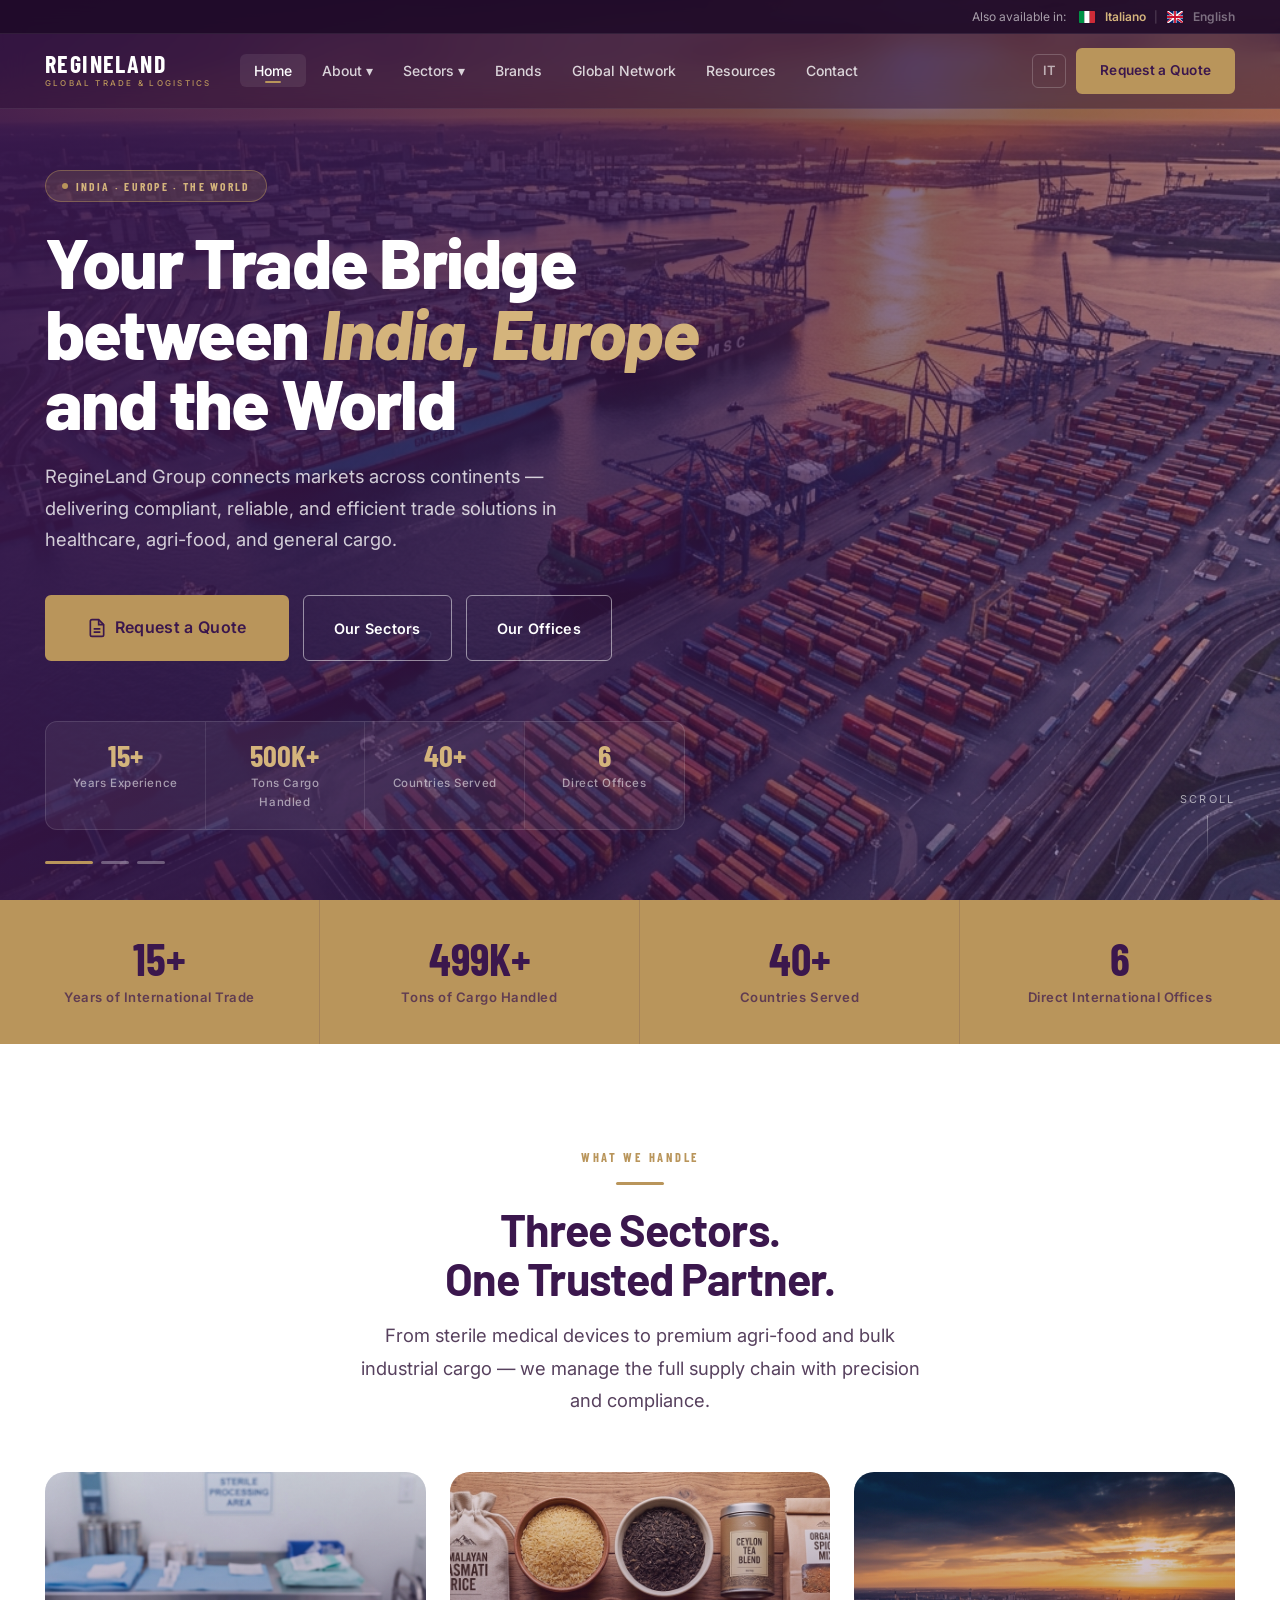
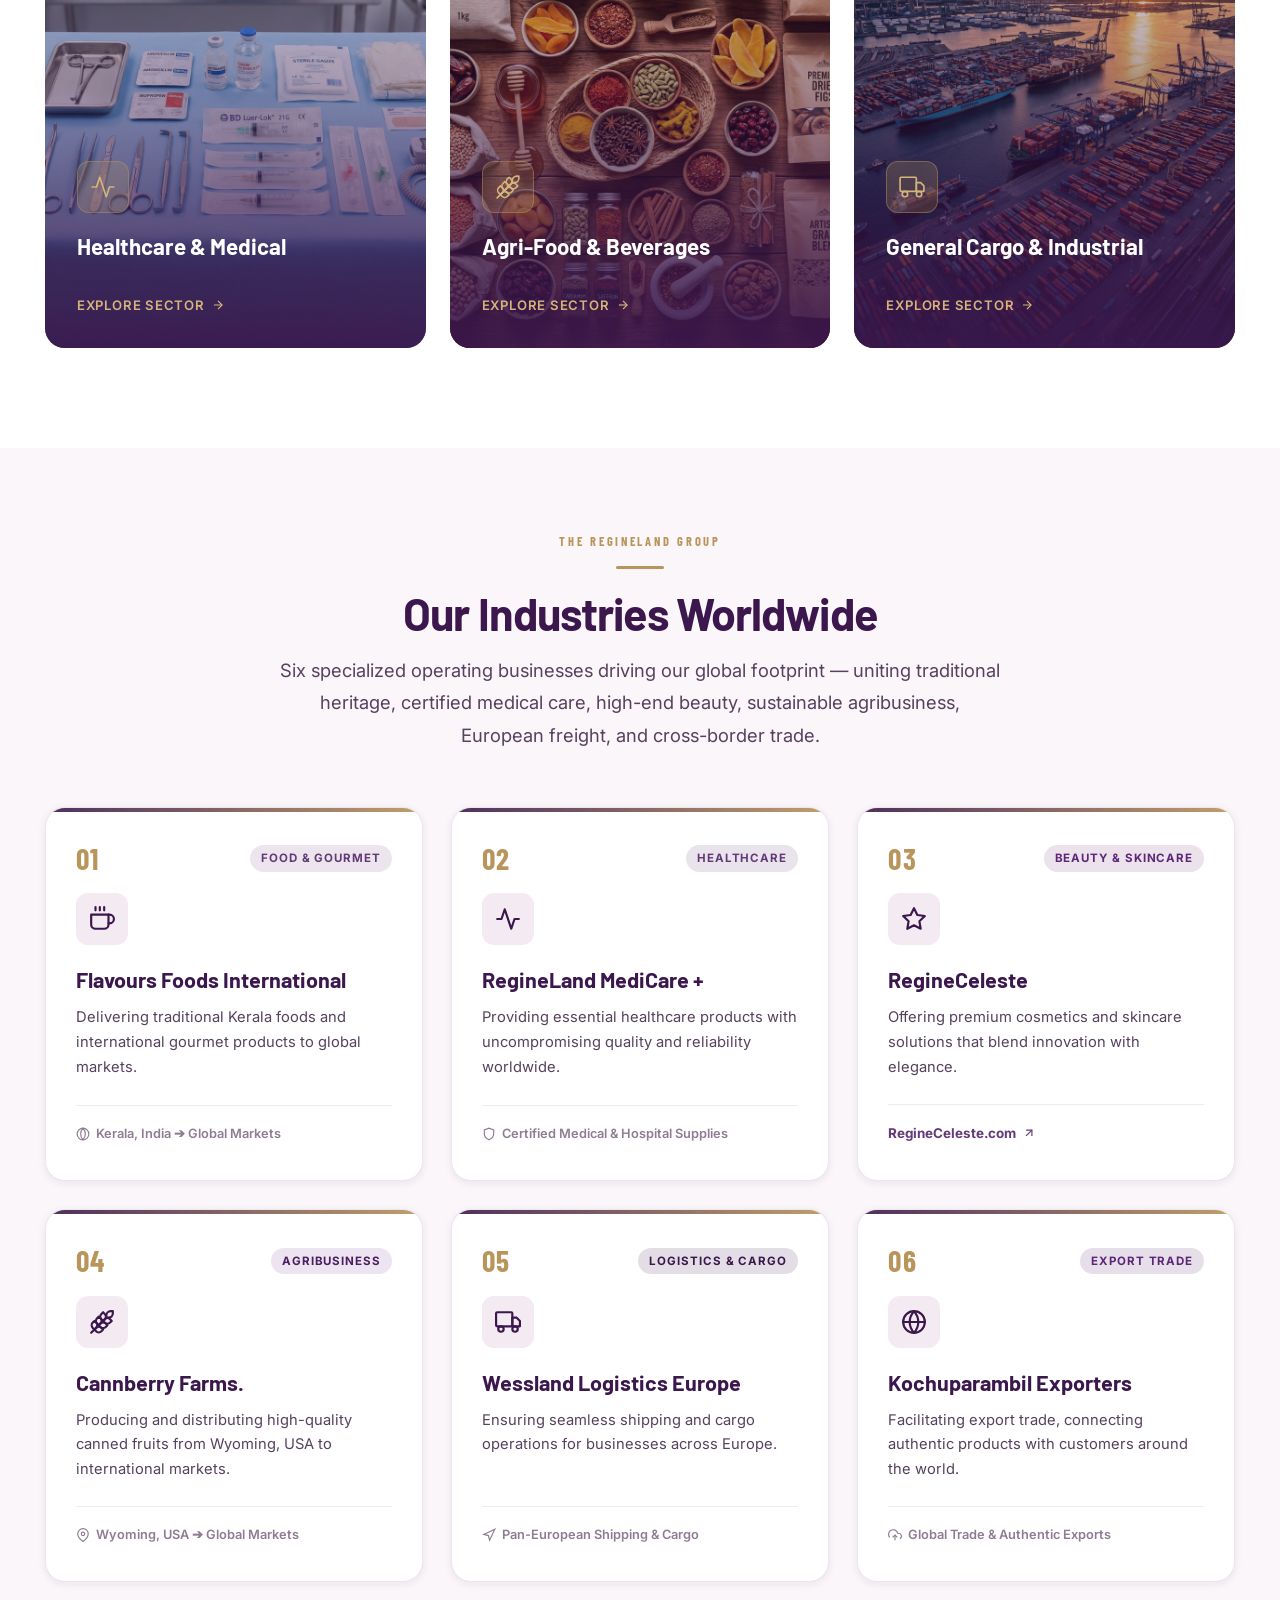
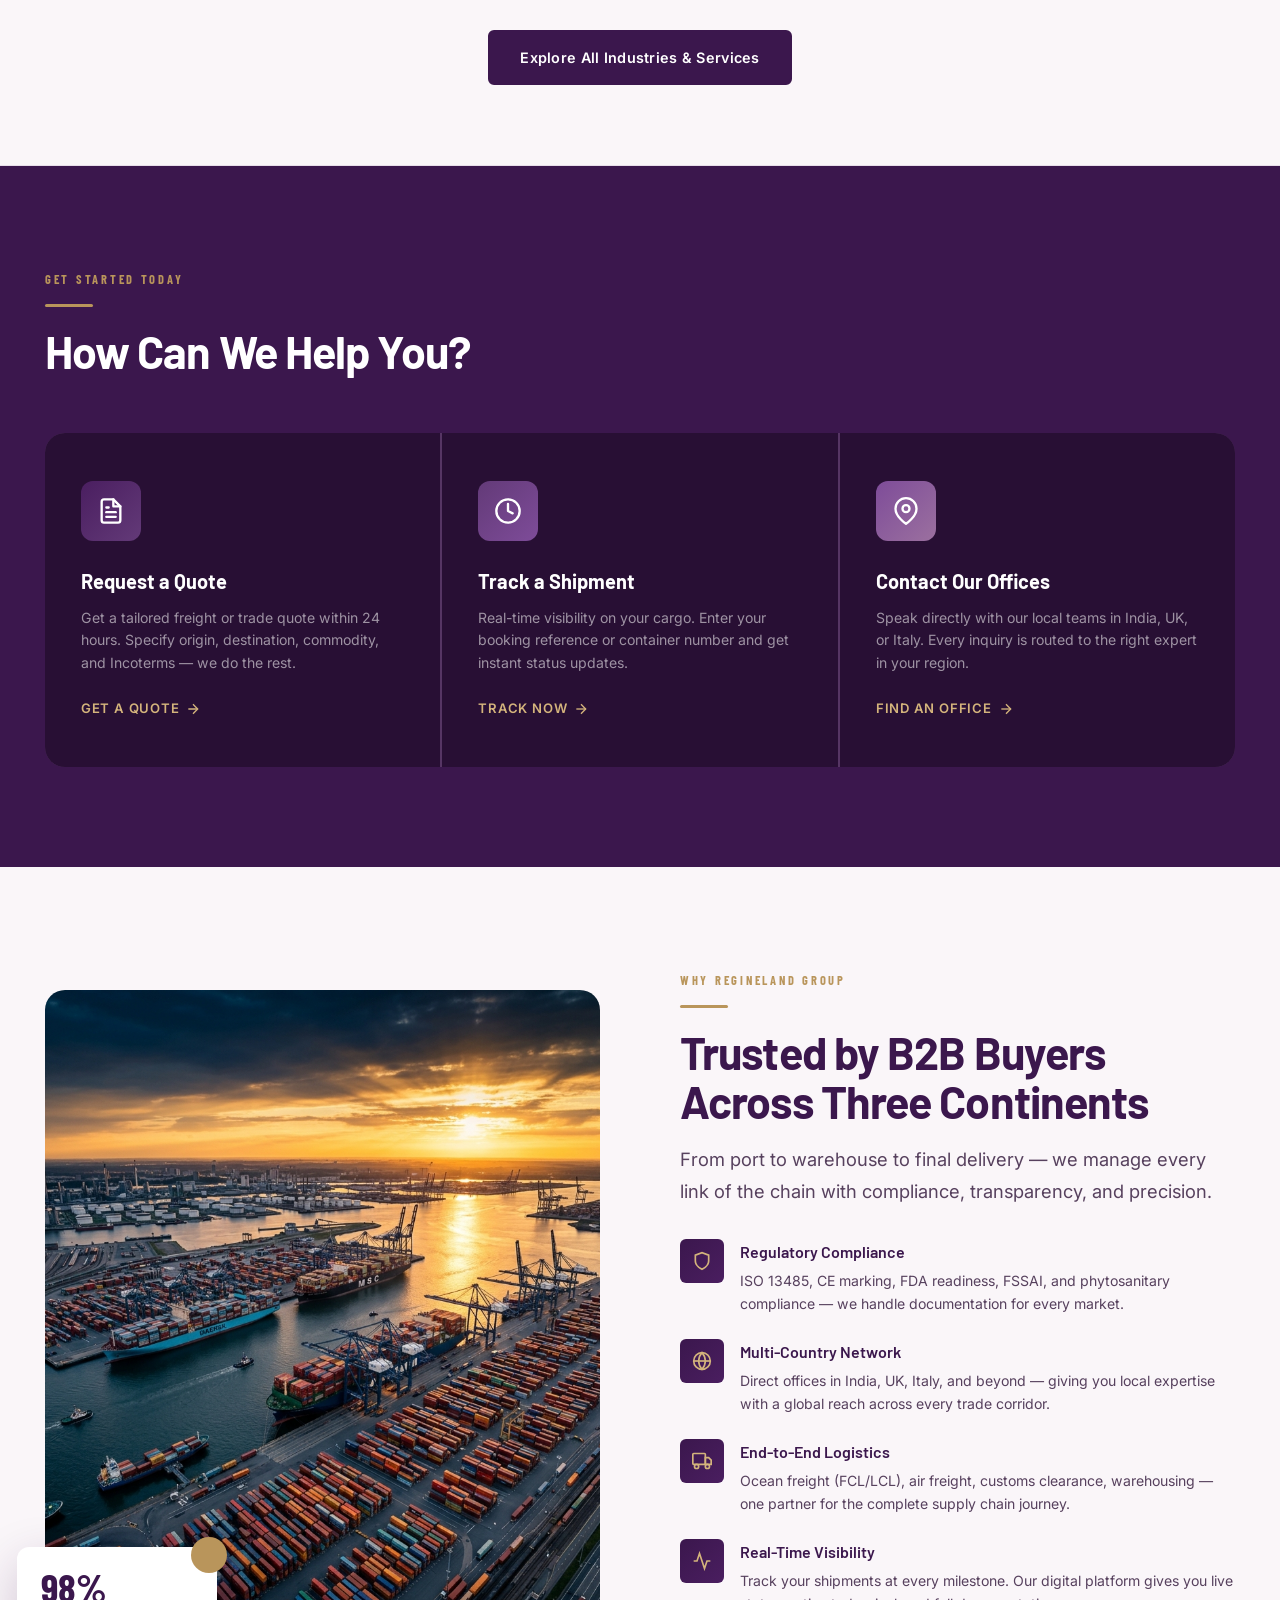
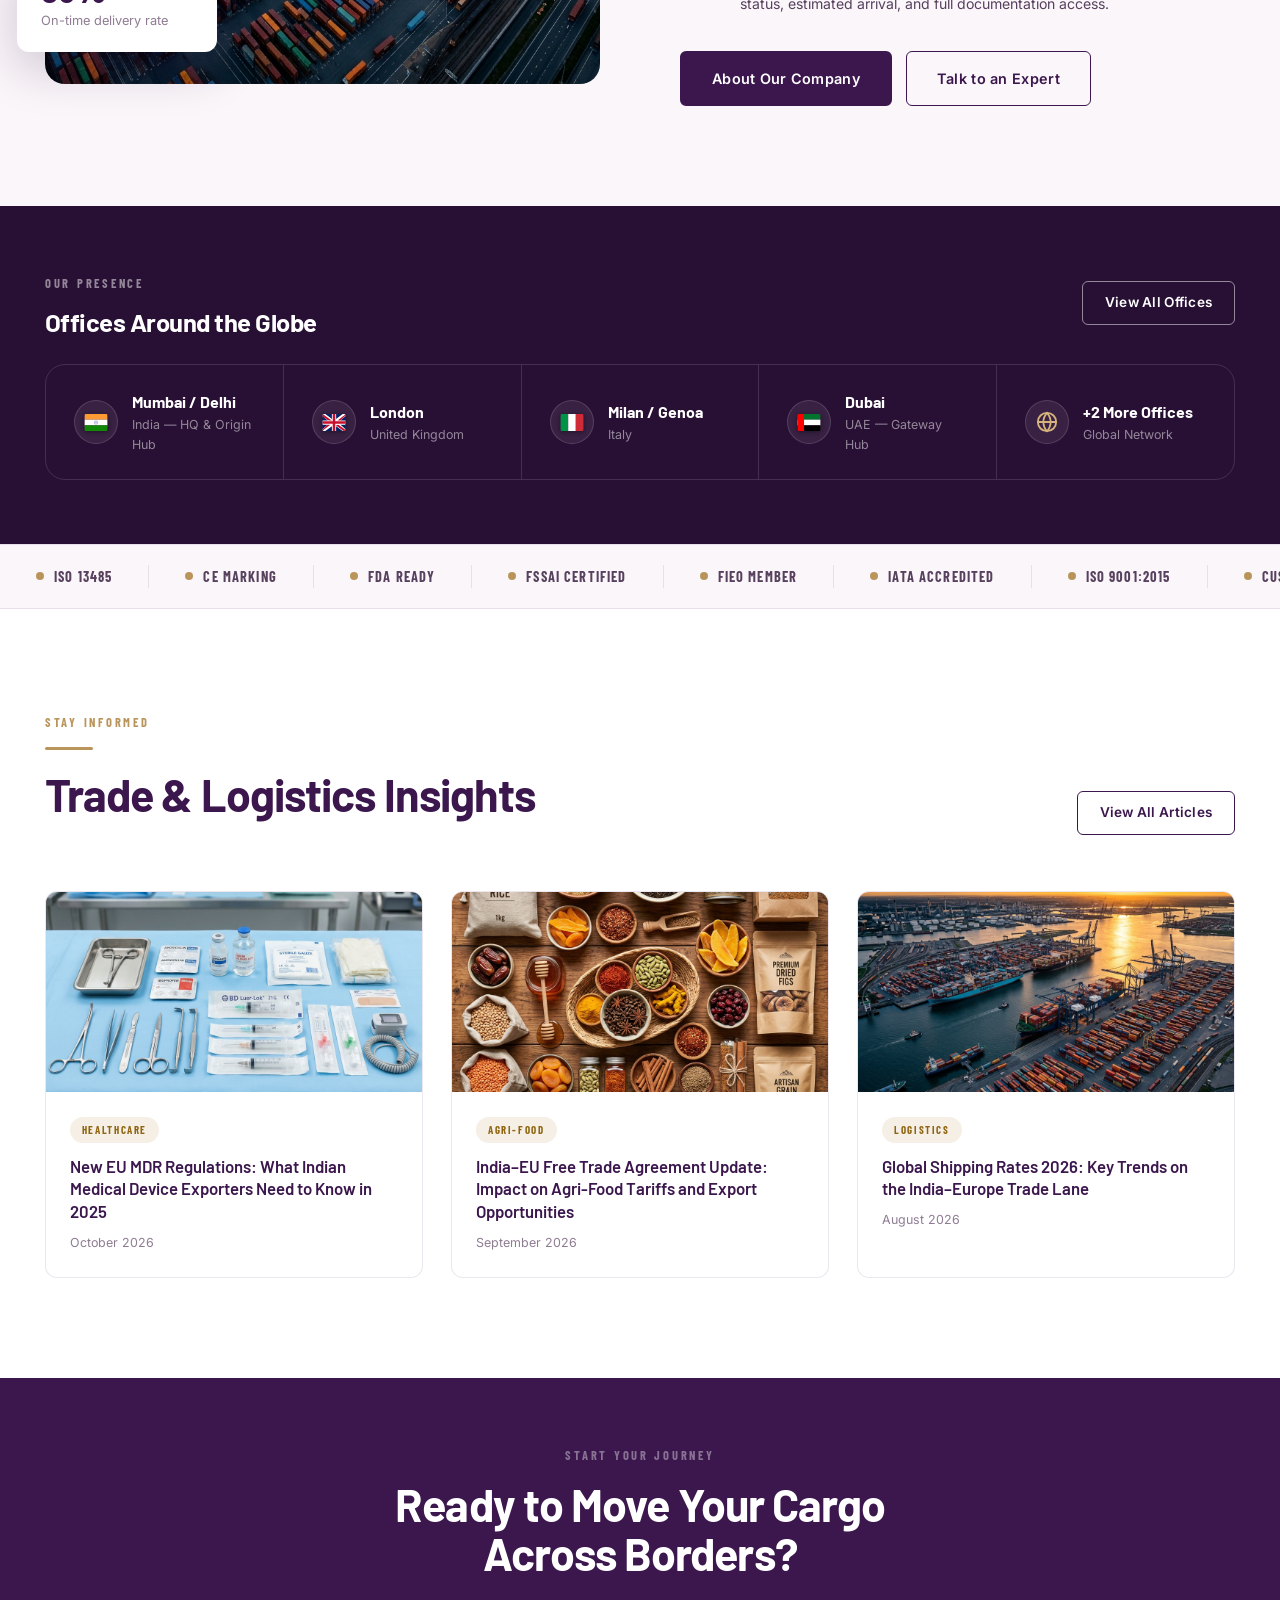
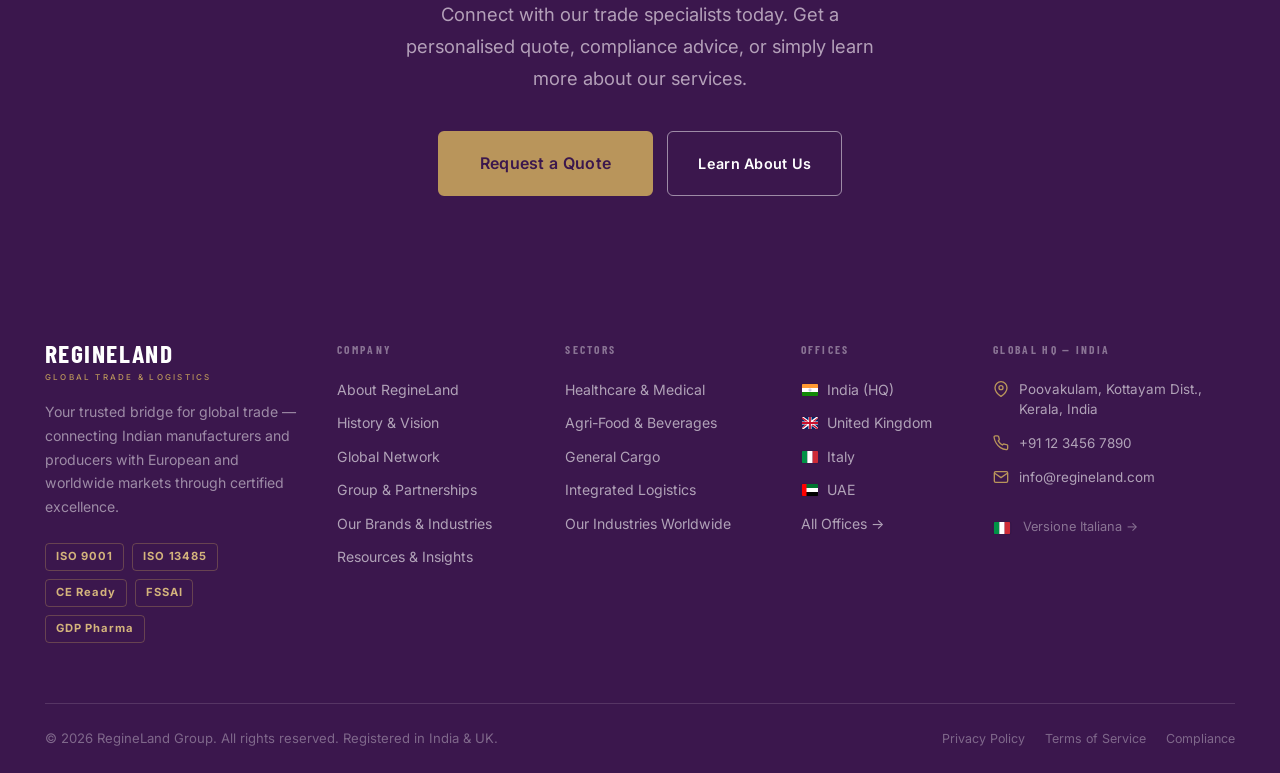
==== commit 6c4aad91: "refactor: add italian localization, update brand assets, and clean up layouts" ====
--- a/index.html
+++ b/index.html
@@ -182,8 +182,14 @@
               <div class="sector-card-icon" aria-hidden="true">
                 <svg xmlns="http://www.w3.org/2000/svg" viewBox="0 0 24 24" fill="none" stroke="currentColor"
                   stroke-width="1.5" stroke-linecap="round" stroke-linejoin="round">
-                  <path d="M12 2a10 10 0 0 1 10 10c0 5.52-4.48 10-10 10S2 17.52 2 12c0-2.76 1.12-5.26 2.93-7.07" />
-                  <path d="M12 6v6l4 2" />
+                  <path d="M2 22 16 8" />
+                  <path d="M3.47 12.53 5 11l1.53 1.53a3.5 3.5 0 0 1 0 4.94L5 19l-1.53-1.53a3.5 3.5 0 0 1 0-4.94Z" />
+                  <path d="M7.47 8.53 9 7l1.53 1.53a3.5 3.5 0 0 1 0 4.94L9 15l-1.53-1.53a3.5 3.5 0 0 1 0-4.94Z" />
+                  <path d="M11.47 4.53 13 3l1.53 1.53a3.5 3.5 0 0 1 0 4.94L13 11l-1.53-1.53a3.5 3.5 0 0 1 0-4.94Z" />
+                  <path d="M20 2h2v2a4 4 0 0 1-4 4h-2V6a4 4 0 0 1 4-4Z" />
+                  <path d="M11.47 17.47 13 19l-1.53 1.53a3.5 3.5 0 0 1-4.94 0L5 19l1.53-1.53a3.5 3.5 0 0 1 4.94 0Z" />
+                  <path d="M15.47 13.47 17 15l-1.53 1.53a3.5 3.5 0 0 1-4.94 0L9 15l1.53-1.53a3.5 3.5 0 0 1 4.94 0Z" />
+                  <path d="M19.47 9.47 21 11l-1.53 1.53a3.5 3.5 0 0 1-4.94 0L13 11l1.53-1.53a3.5 3.5 0 0 1 4.94 0Z" />
                 </svg>
               </div>
               <h2 class="sector-card-name">Agri-Food &amp; Beverages</h2>
@@ -342,9 +348,14 @@
             <div class="industry-card-icon" aria-hidden="true">
               <svg xmlns="http://www.w3.org/2000/svg" viewBox="0 0 24 24" fill="none" stroke="currentColor"
                 stroke-width="2" stroke-linecap="round" stroke-linejoin="round">
-                <path d="M12 2a10 10 0 0 1 10 10c0 5.52-4.48 10-10 10S2 17.52 2 12c0-2.76 1.12-5.26 2.93-7.07" />
-                <path d="M12 2v6" />
-                <circle cx="12" cy="14" r="3" />
+                  <path d="M2 22 16 8" />
+                  <path d="M3.47 12.53 5 11l1.53 1.53a3.5 3.5 0 0 1 0 4.94L5 19l-1.53-1.53a3.5 3.5 0 0 1 0-4.94Z" />
+                  <path d="M7.47 8.53 9 7l1.53 1.53a3.5 3.5 0 0 1 0 4.94L9 15l-1.53-1.53a3.5 3.5 0 0 1 0-4.94Z" />
+                  <path d="M11.47 4.53 13 3l1.53 1.53a3.5 3.5 0 0 1 0 4.94L13 11l-1.53-1.53a3.5 3.5 0 0 1 0-4.94Z" />
+                  <path d="M20 2h2v2a4 4 0 0 1-4 4h-2V6a4 4 0 0 1 4-4Z" />
+                  <path d="M11.47 17.47 13 19l-1.53 1.53a3.5 3.5 0 0 1-4.94 0L5 19l1.53-1.53a3.5 3.5 0 0 1 4.94 0Z" />
+                  <path d="M15.47 13.47 17 15l-1.53 1.53a3.5 3.5 0 0 1-4.94 0L9 15l1.53-1.53a3.5 3.5 0 0 1 4.94 0Z" />
+                  <path d="M19.47 9.47 21 11l-1.53 1.53a3.5 3.5 0 0 1-4.94 0L13 11l1.53-1.53a3.5 3.5 0 0 1 4.94 0Z" />
               </svg>
             </div>
             <h3 class="industry-name">Cannberry Farms.</h3>
@@ -618,35 +629,35 @@
         </div>
         <div class="network-offices reveal" id="network-offices">
           <div class="office-pill" id="office-india">
-            <div class="office-flag" aria-hidden="true">🇮🇳</div>
+            <div class="office-flag" aria-hidden="true"><svg class="flag-icon-lg" viewBox="0 0 640 480" width="24" height="17" aria-hidden="true"><rect width="640" height="160" fill="#f93"/><rect y="160" width="640" height="160" fill="#fff"/><rect y="320" width="640" height="160" fill="#128807"/><circle cx="320" cy="240" r="48" fill="none" stroke="#008" stroke-width="8"/><circle cx="320" cy="240" r="12" fill="#008"/></svg></div>
             <div class="office-info">
               <div class="office-city">Mumbai / Delhi</div>
               <div class="office-country">India — HQ &amp; Origin Hub</div>
             </div>
           </div>
           <div class="office-pill" id="office-uk">
-            <div class="office-flag" aria-hidden="true">🇬🇧</div>
+            <div class="office-flag" aria-hidden="true"><svg class="flag-icon-lg" viewBox="0 0 640 480" width="24" height="17" aria-hidden="true"><path fill="#012169" d="M0 0h640v480H0z"/><path fill="#fff" d="m75 0 245 180L565 0h75v60L435 240l205 180v60h-75L320 300 75 480H0v-60l205-180L0 60V0h75z"/><path fill="#c8102e" d="m424 288 216 156v36h-48L376 324l48-36zM640 0v12L420 180l48 36L640 48V0zM0 480v-12l220-168-48-36L0 432v48zm0-480 264 192-48 36L0 72V0z"/><path fill="#fff" d="M260 0h120v480H260zM0 180h640v120H0z"/><path fill="#c8102e" d="M284 0h72v480h-72zM0 204h640v72H0z"/></svg></div>
             <div class="office-info">
               <div class="office-city">London</div>
               <div class="office-country">United Kingdom</div>
             </div>
           </div>
           <div class="office-pill" id="office-italy">
-            <div class="office-flag" aria-hidden="true">🇮🇹</div>
+            <div class="office-flag" aria-hidden="true"><svg class="flag-icon-lg" viewBox="0 0 640 480" width="24" height="17" aria-hidden="true"><rect width="213.3" height="480" fill="#009246"/><rect x="213.3" width="213.3" height="480" fill="#fff"/><rect x="426.7" width="213.3" height="480" fill="#ce2b37"/></svg></div>
             <div class="office-info">
               <div class="office-city">Milan / Genoa</div>
               <div class="office-country">Italy</div>
             </div>
           </div>
           <div class="office-pill" id="office-uae">
-            <div class="office-flag" aria-hidden="true">🇦🇪</div>
+            <div class="office-flag" aria-hidden="true"><svg class="flag-icon-lg" viewBox="0 0 640 480" width="24" height="17" aria-hidden="true"><rect width="640" height="160" fill="#00732f"/><rect y="160" width="640" height="160" fill="#fff"/><rect y="320" width="640" height="160" fill="#000"/><rect width="180" height="480" fill="#f00"/></svg></div>
             <div class="office-info">
               <div class="office-city">Dubai</div>
               <div class="office-country">UAE — Gateway Hub</div>
             </div>
           </div>
           <div class="office-pill" id="office-more">
-            <div class="office-flag" aria-hidden="true">🌍</div>
+            <div class="office-flag" aria-hidden="true"><svg class="globe-icon" xmlns="http://www.w3.org/2000/svg" viewBox="0 0 24 24" fill="none" stroke="currentColor" stroke-width="2" width="20" height="20"><circle cx="12" cy="12" r="10"/><path d="M12 2a15.3 15.3 0 0 1 4 10 15.3 15.3 0 0 1-4 10 15.3 15.3 0 0 1-4-10 15.3 15.3 0 0 1 4-10z"/><path d="M2 12h20"/></svg></div>
             <div class="office-info">
               <div class="office-city">+2 More Offices</div>
               <div class="office-country">Global Network</div>
--- a/style.css
+++ b/style.css
@@ -65,8 +65,8 @@
   --lang-h:        34px;
   --nav-h:         74px;
   --header-h:      calc(var(--lang-h) + var(--nav-h));
-  --container:     1280px;
-  --pad-x:         clamp(20px, 5vw, 80px);
+  --container:     1380px;
+  --pad-x:         clamp(20px, 3.5vw, 48px);
   --section-y:     100px;
 
   /* Type */
@@ -433,14 +433,19 @@
 .nav-lang.active { color: var(--gold); border-color: var(--gold); }
 /* Mobile Toggle */
 .nav-toggle {
-  display: none; flex-direction: column; gap: 5px;
-  padding: 8px; border-radius: var(--radius-sm);
-  margin-left: auto;
+  display: none; flex-direction: column; justify-content: center; align-items: center; gap: 5px;
+  width: 42px; height: 42px; padding: 8px; border-radius: var(--radius-sm);
+  margin-left: auto; background: transparent; border: none; cursor: pointer;
+  z-index: 1001; -webkit-tap-highlight-color: transparent;
+}
+.nav-toggle:focus-visible {
+  outline: 2px solid var(--gold); outline-offset: 2px;
 }
 .hamburger-line {
   display: block; width: 24px; height: 2px;
   background: var(--white); border-radius: 2px;
-  transition: all var(--transition-fast);
+  transition: transform var(--transition-fast), opacity var(--transition-fast);
+  transform-origin: center;
 }
 
 /* =============================================
@@ -621,7 +626,6 @@
   overflow: hidden;
   aspect-ratio: 4/5;
   cursor: pointer;
-  group: true;
   transition: transform var(--transition), box-shadow var(--transition);
 }
 .sector-card:hover { transform: translateY(-6px); box-shadow: var(--shadow-lg); }
@@ -710,7 +714,7 @@
   transition: transform var(--transition);
 }
 .quick-action-card:hover .qa-icon { transform: scale(1.05); }
-.qa-icon-gold { background: linear-gradient(135deg, var(--gold), var(--gold-light)); color: var(--navy); }
+.qa-icon-gold { background: linear-gradient(135deg, var(--plum-mid), var(--violet)); color: var(--white); }
 .qa-icon-blue { background: linear-gradient(135deg, var(--violet), var(--violet-light)); color: var(--white); }
 .qa-icon-teal { background: linear-gradient(135deg, var(--violet-light), var(--mauve)); color: var(--white); }
 .qa-icon svg { width: 28px; height: 28px; }
@@ -816,12 +820,26 @@
 .office-pill:last-child { border-right: none; }
 .office-pill:hover { background: rgba(255,255,255,0.04); }
 .office-flag {
-  width: 40px; height: 40px; border-radius: 50%;
-  background: rgba(185,149,91,0.20);
+  width: 44px; height: 44px; border-radius: 50%;
+  background: rgba(255,255,255,0.08);
+  border: 1px solid rgba(255,255,255,0.14);
   display: flex; align-items: center; justify-content: center;
-  font-size: 1.4rem; flex-shrink: 0;
-}
-.office-info {}
+  flex-shrink: 0;
+  overflow: hidden;
+  transition: all var(--transition);
+}
+.office-flag .flag-icon,
+.office-flag .flag-icon-lg {
+  width: 24px; height: 17px;
+  border-radius: 2px;
+  margin: 0;
+  box-shadow: 0 1px 4px rgba(0,0,0,0.4);
+  display: block;
+}
+.office-flag svg.globe-icon {
+  width: 22px; height: 22px;
+  color: var(--gold-light);
+}
 .office-city {
   font-family: var(--font-display);
   font-size: 1rem; font-weight: 700;
@@ -1031,6 +1049,58 @@
 }
 .mv-body { font-size: 0.92rem; color: var(--text-secondary); line-height: 1.75; }
 
+/* ---- Responsive Layout Grids & Cards ---- */
+.mv-grid {
+  display: grid; grid-template-columns: 1fr 1fr;
+  gap: 28px; margin-bottom: 80px;
+}
+.history-grid {
+  display: grid; grid-template-columns: 1fr 1fr;
+  gap: 80px; align-items: start;
+}
+.values-grid {
+  display: grid; grid-template-columns: repeat(4, 1fr);
+  gap: 20px;
+}
+.value-card {
+  background: var(--white); border: 1px solid var(--border-light);
+  border-radius: var(--radius-lg); padding: 32px 24px;
+  transition: transform var(--transition), box-shadow var(--transition);
+}
+.value-card:hover {
+  transform: translateY(-4px); box-shadow: var(--shadow-md);
+  border-color: rgba(99, 58, 120, 0.25);
+}
+.value-num {
+  font-family: var(--font-condensed); font-size: 1.5rem; font-weight: 700;
+  color: var(--gold); margin-bottom: 12px;
+}
+.group-grid {
+  display: grid; grid-template-columns: repeat(3, 1fr);
+  gap: 24px;
+}
+.group-card {
+  background: var(--white); border: 1px solid var(--border-light);
+  border-radius: var(--radius-lg); padding: 32px 24px;
+  transition: transform var(--transition), box-shadow var(--transition);
+}
+.group-card:hover {
+  transform: translateY(-4px); box-shadow: var(--shadow-md);
+  border-color: rgba(99, 58, 120, 0.25);
+}
+.contact-layout-grid {
+  display: grid; grid-template-columns: 1fr 1.4fr;
+  gap: 72px; align-items: start;
+}
+.logistics-services-grid {
+  display: grid; grid-template-columns: repeat(3, 1fr);
+  gap: 24px;
+}
+.featured-article-grid {
+  display: grid; grid-template-columns: 1fr 1fr;
+  gap: 32px; margin-bottom: 40px; align-items: center;
+}
+
 /* Interactive World Map Placeholder */
 .world-map-wrap {
   background: var(--navy-2);
@@ -1224,8 +1294,8 @@
   border-radius: 20px;
 }
 .badge-food {
-  background: rgba(185, 149, 91, 0.16);
-  color: #8F6511;
+  background: rgba(155, 112, 159, 0.18);
+  color: #633A78;
 }
 .badge-healthcare {
   background: rgba(99, 58, 120, 0.14);
@@ -1233,19 +1303,19 @@
 }
 .badge-beauty {
   background: rgba(155, 112, 159, 0.20);
-  color: #6E3B78;
+  color: #5D2678;
 }
 .badge-agri {
   background: rgba(126, 76, 153, 0.15);
-  color: #522769;
+  color: #4A1E60;
 }
 .badge-logistics {
-  background: rgba(59, 23, 77, 0.12);
+  background: rgba(59, 23, 77, 0.14);
   color: #3B174D;
 }
 .badge-trade {
-  background: rgba(185, 149, 91, 0.18);
-  color: #7A5714;
+  background: rgba(99, 58, 120, 0.16);
+  color: #5D2678;
 }
 .industry-card-icon {
   width: 52px;
@@ -1360,28 +1430,39 @@
   box-shadow: var(--shadow-lg);
 }
 .brand-card-visual {
-  height: 140px;
+  height: 180px;
   position: relative;
   background-size: cover;
   background-position: center;
+  overflow: hidden;
+  transition: transform 0.4s cubic-bezier(0.16, 1, 0.3, 1);
+}
+.brand-card:hover .brand-card-visual {
+  transform: scale(1.05);
 }
 .brand-card-visual.food-bg {
-  background: linear-gradient(135deg, #4A2810 0%, #B9955B 100%);
+  background-color: var(--plum);
+  background-image: linear-gradient(180deg, rgba(59, 23, 77, 0.15) 0%, rgba(59, 23, 77, 0.55) 100%), url('assets/brand_flavours.jpg');
 }
 .brand-card-visual.healthcare-bg {
-  background: linear-gradient(135deg, #3B174D 0%, #633A78 100%);
+  background-color: var(--plum-dark);
+  background-image: linear-gradient(180deg, rgba(40, 15, 52, 0.15) 0%, rgba(59, 23, 77, 0.55) 100%), url('assets/brand_medicare.jpg');
 }
 .brand-card-visual.beauty-bg {
-  background: linear-gradient(135deg, #4A1E60 0%, #9B709F 100%);
+  background-color: var(--plum-mid);
+  background-image: linear-gradient(180deg, rgba(74, 30, 96, 0.12) 0%, rgba(74, 30, 96, 0.50) 100%), url('assets/brand_regineceleste.jpg');
 }
 .brand-card-visual.agri-bg {
-  background: linear-gradient(135deg, #2D1A35 0%, #7E4C99 100%);
+  background-color: var(--plum);
+  background-image: linear-gradient(180deg, rgba(59, 23, 77, 0.15) 0%, rgba(59, 23, 77, 0.55) 100%), url('assets/brand_cannberry.jpg');
 }
 .brand-card-visual.logistics-bg {
-  background: linear-gradient(135deg, #280F34 0%, #5D2678 100%);
+  background-color: var(--plum-dark);
+  background-image: linear-gradient(180deg, rgba(40, 15, 52, 0.15) 0%, rgba(59, 23, 77, 0.55) 100%), url('assets/brand_wessland.jpg');
 }
 .brand-card-visual.trade-bg {
-  background: linear-gradient(135deg, #3B174D 0%, #B9955B 100%);
+  background-color: var(--plum-mid);
+  background-image: linear-gradient(180deg, rgba(74, 30, 96, 0.15) 0%, rgba(59, 23, 77, 0.55) 100%), url('assets/brand_kochuparambil.jpg');
 }
 .brand-card-body {
   padding: 28px;
@@ -1551,6 +1632,7 @@
   transition: border-color var(--transition-fast), background var(--transition-fast);
   outline: none;
   -webkit-appearance: none;
+  appearance: none;
 }
 .form-input::placeholder, .form-textarea::placeholder { color: var(--text-muted); }
 .form-input:focus, .form-textarea:focus, .form-select:focus {
@@ -1574,11 +1656,53 @@
   display: flex; align-items: center; justify-content: center; gap: 8px;
   margin-top: 8px;
 }
-.form-submit:hover {
-  background: var(--gold);
-  color: var(--navy);
+.form-submit:hover:not(:disabled) {
+  background: var(--plum-mid);
+  color: var(--white);
   transform: translateY(-2px);
-  box-shadow: var(--shadow-gold);
+  box-shadow: var(--shadow-md);
+}
+.form-submit:disabled {
+  opacity: 0.5;
+  cursor: not-allowed;
+  filter: grayscale(0.3);
+  transform: none;
+  box-shadow: none;
+}
+.form-checkbox-label {
+  display: flex;
+  align-items: flex-start;
+  gap: 10px;
+  cursor: pointer;
+  font-size: 0.85rem;
+  color: var(--text-secondary);
+  padding: 8px 10px;
+  border-radius: var(--radius-sm);
+  border: 1px solid transparent;
+  transition: all var(--transition-fast);
+}
+.form-checkbox-label.has-error {
+  background: rgba(206, 43, 55, 0.08);
+  border-color: #CE2B37;
+  color: #A31E28;
+  animation: shake 0.35s ease;
+}
+.form-checkbox-error {
+  display: none;
+  font-size: 0.8rem;
+  color: #CE2B37;
+  font-weight: 600;
+  margin-top: 4px;
+  padding-left: 10px;
+}
+.form-checkbox-error.show {
+  display: block;
+}
+.form-input.has-error,
+.form-select.has-error,
+.form-textarea.has-error {
+  border-color: #CE2B37;
+  background-color: rgba(206, 43, 55, 0.03);
 }
 .form-submit svg { width: 18px; height: 18px; }
 
@@ -1638,10 +1762,12 @@
 }
 .footer-grid {
   display: grid;
-  grid-template-columns: 2.5fr 1fr 1fr 1fr 1.5fr;
-  gap: 48px;
-}
-.footer-brand { }
+  grid-template-columns: 1.8fr 1.35fr 1.4fr 1.1fr 1.7fr;
+  gap: 36px;
+}
+.footer-col {
+  min-width: 0;
+}
 .footer-brand .logo-main { font-size: 1.6rem; margin-bottom: 4px; }
 .footer-desc {
   font-size: 0.88rem;
@@ -1673,6 +1799,7 @@
   transition: color var(--transition-fast);
   display: inline-flex;
   align-items: center;
+  white-space: nowrap;
 }
 .footer-links a:hover { color: var(--gold-light); }
 .footer-contact-item {
@@ -1760,8 +1887,8 @@
    RESPONSIVE
    ============================================= */
 @media (max-width: 1100px) {
-  .footer-grid { grid-template-columns: 1fr 1fr 1fr; }
-  .footer-brand { grid-column: 1 / -1; }
+  .footer-grid { grid-template-columns: repeat(4, 1fr); gap: 32px; }
+  .footer-brand { grid-column: 1 / -1; margin-bottom: 8px; }
   .quick-actions-grid { grid-template-columns: 1fr; }
   .sectors-grid { grid-template-columns: 1fr; gap: 16px; }
   .sector-card { aspect-ratio: 16/7; }
@@ -1789,6 +1916,7 @@
     z-index: 999;
   }
   .nav-menu.open { transform: translateY(0); opacity: 1; visibility: visible; }
+  .nav-menu li, .nav-item { width: 100%; }
   .nav-link { width: 100%; padding: 12px 16px; font-size: 0.95rem; }
   .nav-dropdown { position: static; opacity: 1; visibility: visible; transform: none; box-shadow: none; background: rgba(255,255,255,0.04); margin-top: 4px; width: 100%; }
   .stats-band-inner { grid-template-columns: 1fr 1fr; }
@@ -1805,6 +1933,15 @@
   .hero-stats { flex-direction: column; }
   .hero-stat { border-right: none; border-bottom: 1px solid rgba(255,255,255,0.1); }
   .hero-stat:last-child { border-bottom: none; }
+  .mv-grid { grid-template-columns: 1fr; gap: 20px; margin-bottom: 48px; }
+  .mv-card { padding: 32px 24px; }
+  .history-grid { grid-template-columns: 1fr; gap: 40px; }
+  .values-grid { grid-template-columns: repeat(2, 1fr); gap: 16px; }
+  .group-grid { grid-template-columns: repeat(2, 1fr); gap: 16px; }
+  .contact-layout-grid { grid-template-columns: 1fr; gap: 40px; }
+  .logistics-services-grid { grid-template-columns: 1fr; gap: 16px; }
+  .featured-article-grid { grid-template-columns: 1fr; gap: 24px; }
+  .service-list { grid-template-columns: 1fr; }
 }
 @media (max-width: 600px) {
   :root {
@@ -1824,6 +1961,7 @@
   .btn { width: 100%; max-width: 320px; justify-content: center; }
   .stats-band-inner { grid-template-columns: 1fr; }
   .footer-grid { grid-template-columns: 1fr; }
+  .footer-links a { white-space: normal; }
   .form-grid { grid-template-columns: 1fr; }
   .service-list { grid-template-columns: 1fr; }
   .country-select-grid { flex-direction: column; }
@@ -1831,4 +1969,83 @@
   .news-grid { grid-template-columns: 1fr; }
   .industries-grid, .brands-full-grid { grid-template-columns: 1fr; }
   .industry-card { padding: 26px 20px; }
-}
+  .values-grid { grid-template-columns: 1fr; }
+  .group-grid { grid-template-columns: 1fr; }
+  .sector-card { aspect-ratio: auto; min-height: 350px; }
+  .download-card { flex-direction: column; align-items: flex-start; gap: 14px; padding: 20px 16px; }
+  .download-card .download-btn { width: 100%; justify-content: center; margin-top: 4px; }
+  .world-map-wrap { min-height: 280px; }
+}
+@media (max-width: 480px) {
+  .smart-form-wrap { padding: 24px 16px; }
+  .nav-actions { gap: 4px; }
+  .nav-actions .btn-sm { padding: 5px 8px; font-size: 0.72rem; }
+  .nav-actions .nav-lang { padding: 4px 6px; font-size: 0.72rem; }
+  .sector-highlight-card { padding: 24px 16px; }
+  .mv-card { padding: 24px 18px; }
+  .value-card, .group-card { padding: 24px 18px; }
+}
+
+
+/* =============================================
+   BRANDS PAGE: SECTOR HIGHLIGHTS
+   ============================================= */
+.sector-highlights-grid {
+  display: grid;
+  grid-template-columns: repeat(4, 1fr);
+  gap: 24px;
+}
+@media (max-width: 991px) {
+  .sector-highlights-grid { grid-template-columns: repeat(2, 1fr); }
+}
+@media (max-width: 575px) {
+  .sector-highlights-grid { grid-template-columns: 1fr; }
+}
+.sector-highlight-card {
+  background: var(--white);
+  border: 1px solid var(--border-light);
+  border-radius: var(--radius-lg);
+  padding: 36px 24px;
+  text-align: center;
+  display: flex;
+  flex-direction: column;
+  align-items: center;
+  transition: all var(--transition);
+}
+.sector-highlight-card:hover {
+  transform: translateY(-5px);
+  box-shadow: var(--shadow-md);
+  border-color: rgba(99, 58, 120, 0.25);
+}
+.sector-highlight-icon {
+  width: 64px;
+  height: 64px;
+  border-radius: var(--radius-md);
+  background: linear-gradient(135deg, var(--plum), var(--violet));
+  color: var(--white);
+  display: flex;
+  align-items: center;
+  justify-content: center;
+  margin-bottom: 20px;
+  box-shadow: 0 4px 16px rgba(59, 23, 77, 0.2);
+  transition: transform var(--transition);
+}
+.sector-highlight-card:hover .sector-highlight-icon {
+  transform: scale(1.08);
+}
+.sector-highlight-icon svg {
+  width: 32px;
+  height: 32px;
+}
+.sector-highlight-name {
+  font-family: var(--font-display);
+  font-size: 1.3rem;
+  font-weight: 700;
+  color: var(--navy);
+  margin-bottom: 12px;
+}
+.sector-highlight-desc {
+  font-size: 0.88rem;
+  color: var(--text-secondary);
+  line-height: 1.6;
+}
